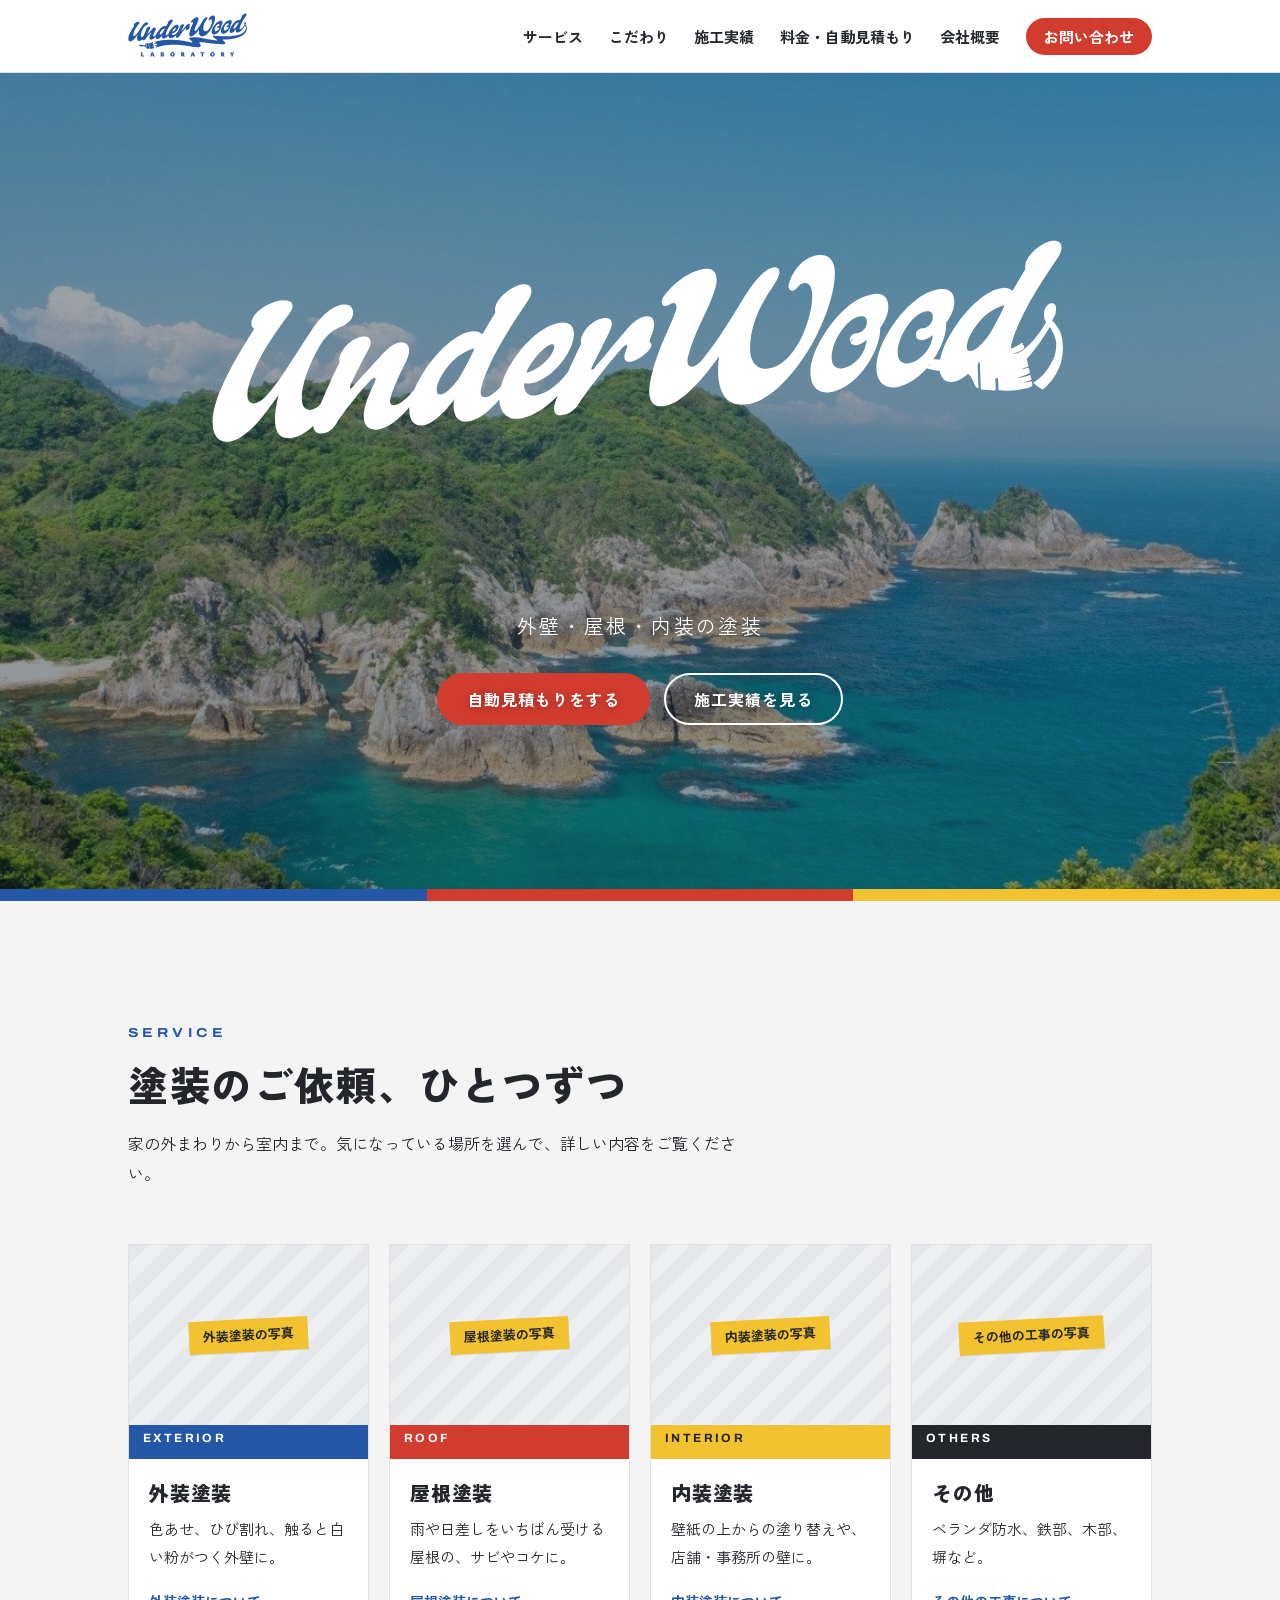
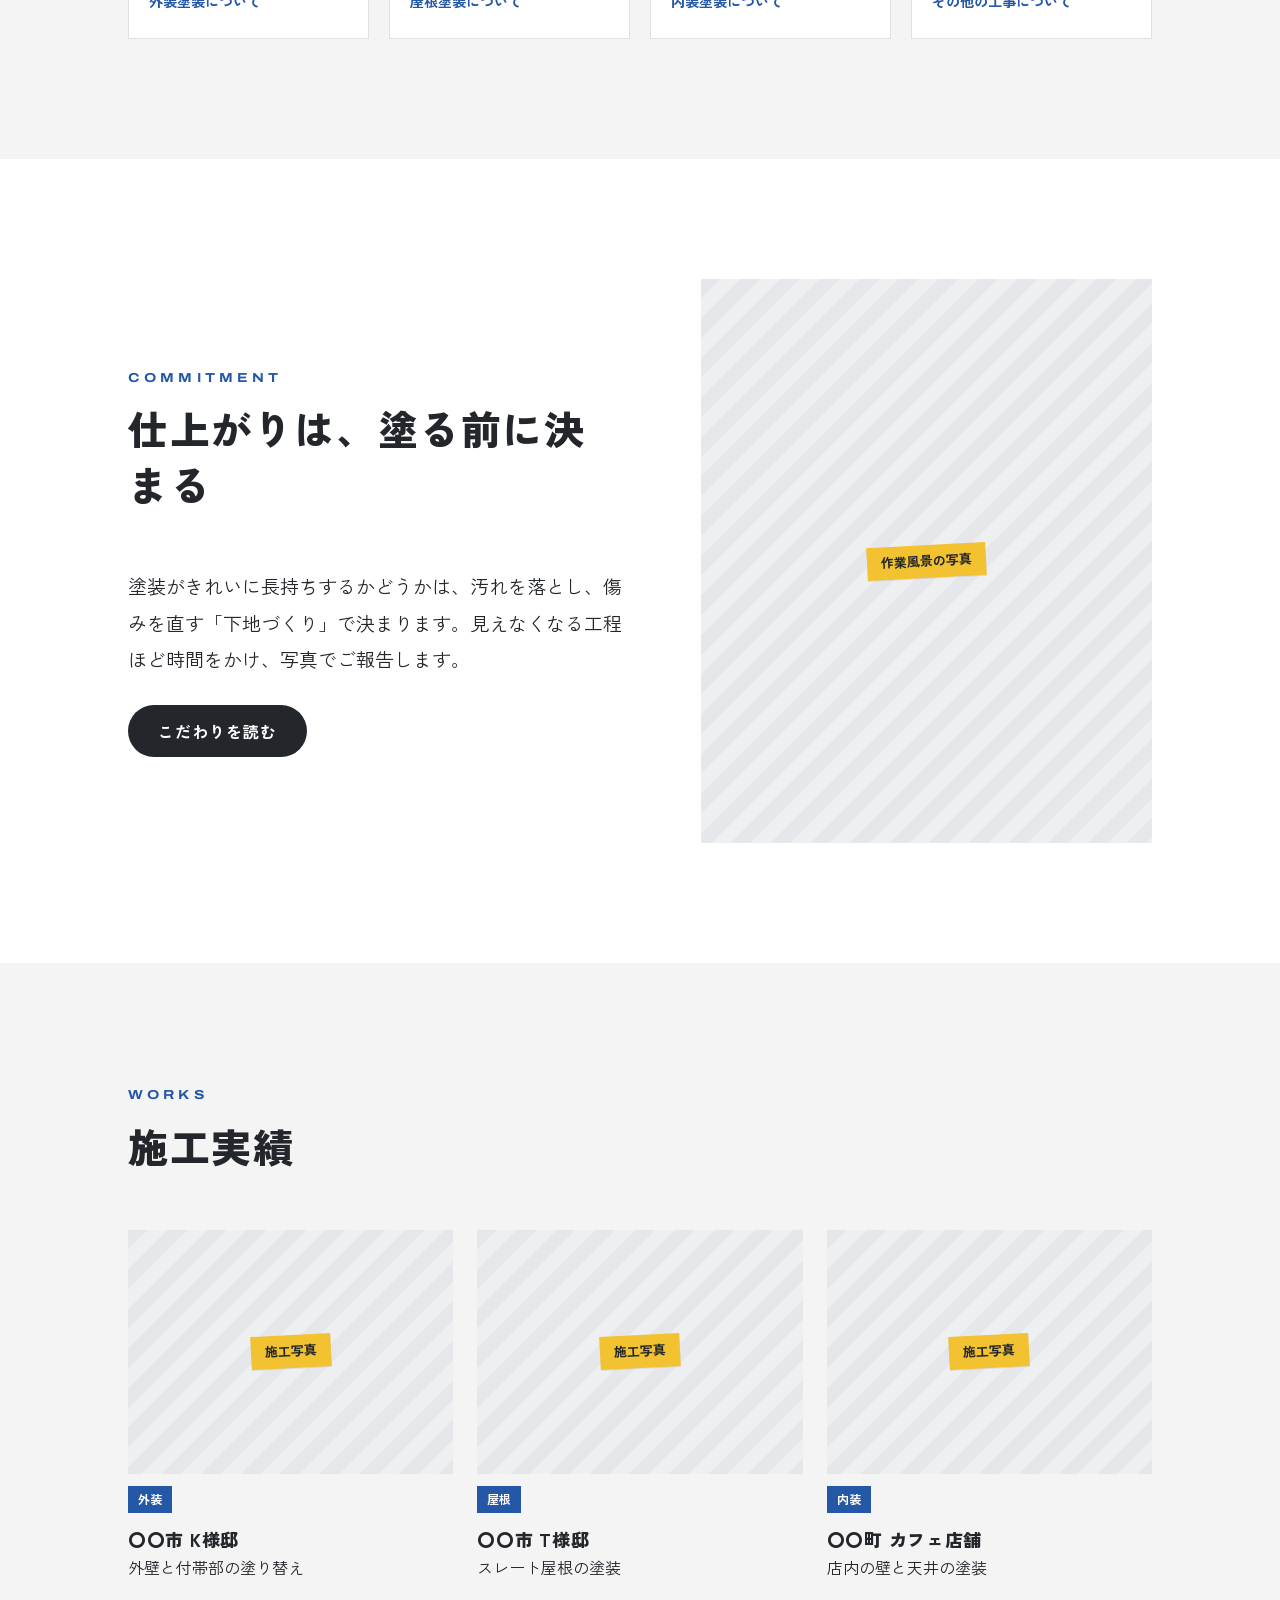
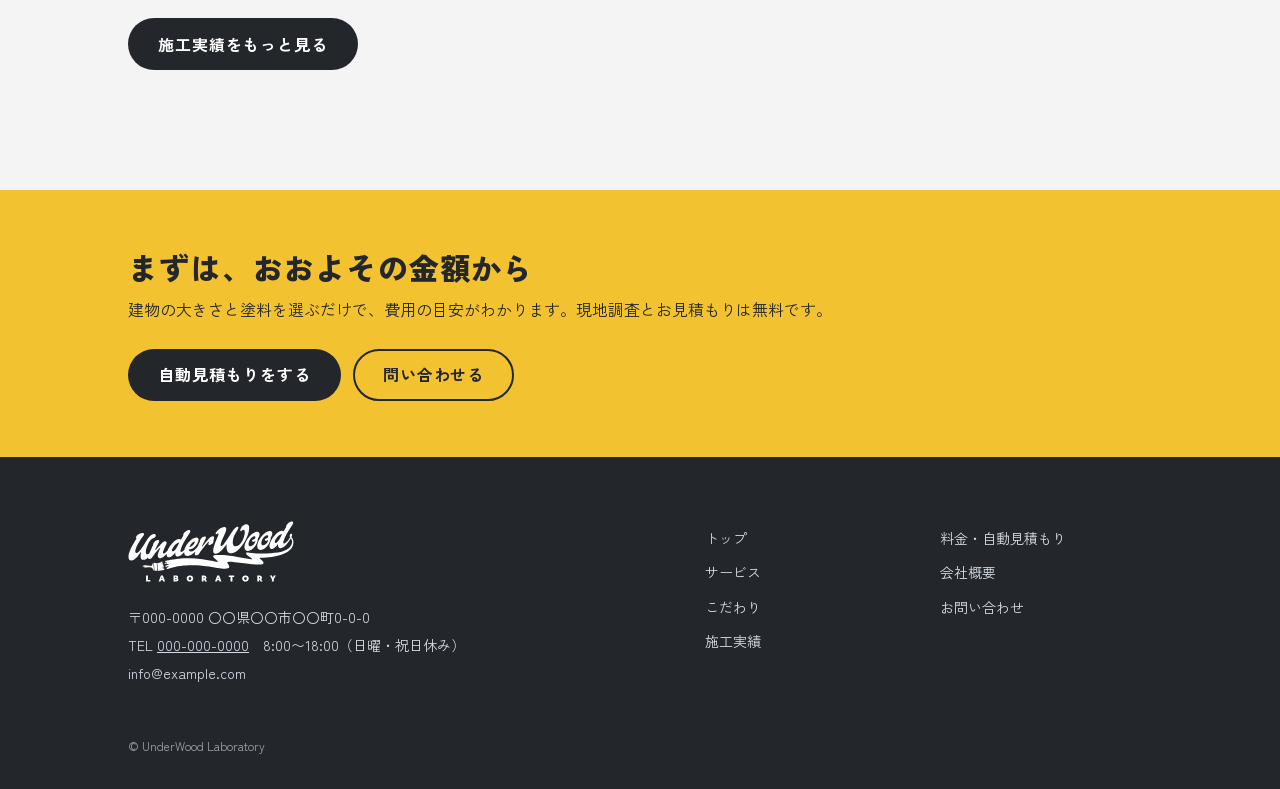
==== index.html @ 4b6bbbc0 "Add files via upload" ====
<!DOCTYPE html>
<html lang="ja">
<head>
<meta charset="utf-8">
<meta name="viewport" content="width=device-width, initial-scale=1">
<title>UnderWood Laboratory｜外壁・屋根・内装の塗装</title>
<meta name="description" content="外壁塗装・屋根塗装・内装塗装のUnderWood Laboratory。住まいの塗り替えを、下地づくりから丁寧に。">
<link rel="preconnect" href="https://fonts.googleapis.com">
<link rel="preconnect" href="https://fonts.gstatic.com" crossorigin>
<link href="https://fonts.googleapis.com/css2?family=Archivo:wdth,wght@62..125,500;62..125,700&family=Zen+Kaku+Gothic+New:wght@400;700;900&display=swap" rel="stylesheet">
<link rel="stylesheet" href="assets/style.css">
</head>
<body>
<a class="visually-hidden" href="#main">本文へ移動</a>
<header class="site-header">
  <div class="wrap">
    <a class="brand" href="index.html"><svg viewBox="40 140 870 330" role="img" aria-label="UnderWood Laboratory"><path d="M726.16,329.91c61.43.59,167.86-16.65,166.75-80.91-.28-5.92-.76-11.99-3.81-17.39-.5-.97-4.63-7.22-6.91-9.18,1.44-2.65,2.44-4.18,3.26-6.98.74-2.62.92-6.55-.17-8.42-1.16-2.01-4.07-2.37-6.17-1.16-2.1,1.49-5.18,4.73-5.16,10.24.02,4.24.66,5.32,2.08,8.56-.84,1.42-1.69,2.8-2.55,4.15,1.16,1.65,2.21,3.36,3.23,5.11.76-1.25,1.47-2.44,2.1-3.54.31-.45.54-.9.74-1.33,2.23,2.36,5.72,10.08,6.27,13.46,1.37,6.1-.8,16.13-3.31,20.3-7.67,14.38-12.79,19.25-31.51,28.52-24.7,12.23-48.61,12.65-73.4,15-25.62,1.73-64.95,1.82-90.61-.59-10.05-.95-15.18-1.23-28.45-3.15-19.87-2.91-5.16,14.64,5.18,20.25,6.95,3.76,26.71,16.22,10.67,14.05-32.22-4.35-64.52-11.24-96.58-16.6-20.72-3.45-49.05-6.25-72.99-5.37-19.2.69-37.68.9-16.16,19.52,30.94,26.77,4.65,15.32-19.21,11.04-15.14-2.7-31.5-5.86-46.72-8.14-26.68-4.18-52.11-6.55-80.21-5.46-7.22.28-22.25.32-42.64,2.14-12.51,1.11-21.53,2.84-37.56,5.62-7.96,1.38-26.53,5.84-26.53,5.84-1.68.49-4.58,1.81-3.95,4.15.47,1.77,2.02,2.02,4.37,1.46,1.39-.29,4.28-.35,4.59.9.66,2.7-7.74,3.39-8.99,3.65-1.89.36-3.97,1.62-3.38,3.65.53,1.84,2.91,2.21,4.94,1.69l4.35-1.06c1.84-.71,2.98-.68,3.58.93.3.79.69,2.03,2.14,1.77,1.18-.21,2.04-.92,3.56-1.17,1.52-.25,2.44.24,2.86,1.13.41.87-.05,2.8-1.59,3.14-4.4.95-8.22,2.03-12.75,3.69-2.74,1.07-3.39,3.36-3.1,4.89.31,1.58,3.34,2.29,5.13,1.67,2.51-.54,5.22-1.85,7.75-2.38,1.62-.6,3.1,0,3.81,1.55.46,1-.72,2.98-2.74,3.81-1.18.26-4.07,1.17-5.24,1.43-1.56.55-2.86,3.34-1.43,5.24,1,1.33,3.22,2.15,5.01,1.55,29.91-9.16,47.91-13.21,65.03-15.06,29.11-2.89,34.12-3.49,70.17-3.51,17.22,0,48.45,3.27,66.18,5.27,36.31,4.1,57.61,10.78,87.27,12.41,12.53.76,29.24.14,28.93-8.71-.31-8.73-4.28-14-9.58-21.17-9.2-12.44,39.9-3.81,63.15-1,37.18,4.49,61.31,7.4,93.03,9.18,19.11,1.09,36.43-1.47,27.81-14.08-3.71-5.41-6.84-8.18-14.64-14.03-4.8-3.59-5.01-7.59,4.14-6.55Z"/><path d="M239.47,309c-.1,1.09-.15,2.15-.15,3.15,0,8.1,3.44,15.94,12.55,15.26,10.12-.76,23.29-13.08,32.4-26.52,0,0-.61,4.91-.61,7.54,0,8.5,3.64,15.92,13.77,15.17,10.77-.81,22.19-10.67,31.83-22.02.4,11.54,6.48,20.16,18.99,19.22,11-.82,25.64-8.65,39.5-23.05-.47,1.11-.95,2.24-1.44,3.39-1.42,3.55-2.23,6.65-2.23,9.28,0,4.25,2.03,7.14,6.28,6.82q.2-.02.41-.03c7.69-.78,13.36-4.44,17.82-11.26,12.55-18.96,38.07-50.43,44.75-57.21,1.21-1.1,2.23-1.58,2.83-1.63.81-.06,1.01.33,1.01,1.14,0,1.42-.81,3.7-1.21,4.14-1.01,2.3-1.62,4.78-1.62,6.6,0,3.04,1.62,5.14,5.27,4.87,6.88-.52,21.87-10.55,21.87-17.43,0-1.82-1.82-1.28-1.82-3.51,0-1.62,1.01-3.72,2.23-6.65,1.42-3.55,2.23-6.85,2.23-9.68,0-5.47-2.23-8.74-7.9-8.32-4.25.32-10.12,3.19-16.2,9.51-7.09,7.62-32.19,38.45-35.43,42.14-1.01,1.29-2.03,1.77-2.63,1.82-.41.03-.61-.16-.61-.76,0-.81.61-1.87.61-2.27,3.65-6.95,12.15-24.19,17.62-35.33,1.42-3.14,2.23-5.63,2.23-7.86,0-4.45-3.24-5.83-7.09-5.54-4.66.35-11.74,3.11-17.41,9.61-2.83,3.25-6.48,8.79-6.48,13.44,0,1.01.2,1.81.4,2.6,0,0-4.08,7.81-13.21,28.43-10.16,13.34-22.82,22.65-33.15,23.43-7.7.58-10.73-4.46-10.73-11.34v-1.01c1.42.3,3.24.57,5.06.43,6.07-.46,14.17-3.89,22.47-10.79,12.76-10.67,22.27-27.58,22.27-38.72,0-8.3-5.06-11.97-12.96-11.38-10.12.76-25.11,8.56-40.7,27.75-9.76,12.09-16.36,24.68-19.3,35.77-6.29,7.03-11.86,10.71-15.52,10.98l-.2.02c-3.65.27-4.66-2.28-4.66-4.91,0-1.62.41-3.47.81-4.92,2.83-11.35,8.71-24.14,13.97-34.05,10.93-20.86,24.9-40.94,32.8-53.07,2.23-3.41,3.24-6.72,3.24-9.35,0-5.06-3.65-7.02-8.3-6.67-6.07.46-14.38,4.72-21.46,12.14-4.25,4.57-6.68,9.81-6.68,13.66,0,.81.2,1.6.41,2.4-4.66,7.43-8.91,14.84-12.96,21.82-2.63-2.23-6.07-3.19-9.92-2.9-14.78,1.11-36.24,19.11-52.24,46.43-2.52,4.23-4.55,8.27-6.16,12.09-5.99,7.56-13.47,14.89-19.96,15.38-3.04.23-4.05-1.72-4.05-3.95,0-1.42.41-3.27.81-4.51,3.24-11.18,12.15-29.66,14.58-34.09,2.23-4.22,3.64-8.78,3.64-12.42,0-5.27-3.24-8.46-8.5-8.07-4.45.33-9.92,3.38-15.19,8.83-7.29,7.63-29.16,31.74-32.4,35.43-1.21,1.3-2.02,1.77-2.43,1.8-.61.05-.61-.36-.61-.76,0-.81.41-1.85.41-2.26,2.43-6.05,11.95-24.58,17.82-35.35,1.62-2.95,2.43-5.45,2.43-7.67,0-4.45-3.24-6.03-7.29-5.73-4.46.33-11.54,3.09-17.41,9.6-2.63,3.03-6.68,9-6.68,13.66,0,.81.2,1.6.41,2.4,0,0-6.04,11.26-19.36,42.4-3.17,3.22-6.71,5.1-10,5.35-7.09.53-8.5-6.25-8.5-12.32,0-8.91,3.24-21.91,9.72-35.75,11.34-24.74,18.02-30.71,30.98-35.93,7.09-2.76,10.73-8.5,10.73-13.36s-3.24-8.46-9.92-7.96c-12.35.93-25.11,15.45-31.38,25.23-4.86,7.25-9.52,14.28-13.97,21.29-11.95,19.12-24.3,37.66-33.81,46.87-3.64,3.31-7.09,5.19-9.92,5.4-5.27.39-6.88-3.94-6.88-8.8,0-3.04.61-6.32,1.21-8.6,5.47-20.86,20.65-46.09,40.7-72.29,2.23-3,3.24-5.51,3.24-7.73,0-4.05-3.85-6.19-10.12-5.72-5.87.44-13.57,3.04-21.66,8.91-6.68,4.55-9.32,10.21-9.32,14.26,0,2.63,1.01,4.58,2.84,5.26-14.17,22.52-41.71,66.09-41.71,93.22,0,11.13,4.25,20.74,16,19.86,13.77-1.03,27.54-17.25,35.64-27.37,3.65-4.73,8.91-11.8,14.38-19.5-2.03,7.85-3.64,16.27-3.64,24.37,0,10.93,3.24,19.8,15.19,18.91,8.04-.6,16.19-5.78,23.14-12.47.29,5.01,3.26,8.27,8.45,7.88,5.47-.41,10.12-2.98,14.38-9.58,12.35-18.94,28.95-38.21,35.03-44.13,1.42-1.32,2.63-2.02,3.44-2.08.81-.06,1.01.33,1.01,1.14,0,1.21-.81,3.3-1.21,3.74-4.25,9.43-10.73,23.07-10.73,33.4,0,7.9,3.44,14.32,13.16,13.59,11.26-.84,22.96-11,32.74-22.6ZM357.98,270.87c6.28-11.81,18.22-24.24,23.89-24.67,1.42-.11,2.43.63,2.43,2.25,0,3.04-3.04,8.73-6.48,12.63-4.05,4.35-11.74,11.61-21.46,13.76.41-1.45,1.01-2.71,1.62-3.97ZM282.05,263.8c7.69-7.86,16.2-11.94,22.48-13.22-4.66,10.47-11.95,23.98-15.39,29.3-5.47,7.9-13.16,16.17-18.63,16.58-3.04.23-3.85-1.53-3.85-4.37,0-5.67,4.45-16.94,15.39-28.28Z"/><path d="M480.04,284.93c-.61,2.88-.81,5.53-.81,7.96,0,10.93,4.66,16.05,13.16,15.41,7.29-.54,16.6-5.29,26.12-14.1,11.74-10.8,20.85-22.01,30.57-36.1-.61,4.3-1.01,9.19-1.01,14.05,0,17.61,5.47,36.03,26.52,34.46,29.76-2.23,56.69-40.89,69.65-64.54,9.52-17.72,20.65-46.29,20.65-66.54,0-11.54-4.45-19.31-16.4-18.41-10.93.82-23.08,10.03-29.16,27.09-.61,1.67-.81,2.9-.81,4.11,0,2.63,1.62,4.53,4.05,4.35,2.03-.15,4.25-2.14,5.67-4.07,1.82-2.36,4.25-3.36,6.08-3.49,6.48-.49,7.9,7.3,7.9,12.37v1.01c0,22.88-17.41,70.14-45.36,72.24-9.32.7-16.81-6.03-16.81-20,.2-23.91,10.12-43.68,23.69-63.53,4.05-5.97,5.67-10.35,5.67-13.38,0-3.24-2.03-4.91-5.27-4.67-12.15.91-27.34,25.74-32.8,34.65-10.93,17.83-23.28,38.59-38.67,57.36-4.05,4.76-7.9,7.27-10.73,7.49-3.44.26-4.45-2.5-4.45-5.54,0-2.23.61-4.7,1.01-6.15,7.49-27.49,20.65-45.08,26.93-67.21.81-2.89,1.21-5.35,1.21-7.78,0-7.09-3.24-11.7-10.93-11.13l-.2.02c-9.92.74-27.54,8.95-41.51,27.2-1.62,2.15-2.23,4.22-2.23,6.04,0,2.43,1.42,4.15,3.85,3.96,3.24-.24,4.86-2.79,7.69-3.01,1.82-.14,3.24,1.17,3.24,3.81,0,1.21-.4,2.46-.81,4.11-6.48,18.91-19.64,40.14-25.72,71.98Z"/><path d="M640.38,274.28c0,11.94,5.47,21.05,18.02,20.11,11.95-.89,27.94-10.8,39.48-28.67,6.68-10.22,12.35-22.99,12.35-35.14v-.81c5.47-7.29,8.1-14.98,8.1-21.06,0-8.71-4.66-13.42-13.16-12.78-14.58,1.09-31.18,12.26-47.38,34.73-12.55,17.54-17.41,32.69-17.41,43.62ZM671.16,233.1c7.49-10.68,14.78-14.47,19.64-14.83,3.64-.27,6.08,1.57,6.08,5.42,0,6.07-4.25,11.05-10.33,11.5l-.41.03c-3.65.27-6.28,3.31-6.28,6.54,0,3.65,2.43,5.69,6.28,5.4,1.62-.12,3.64-.68,5.87-1.86,1.62-1.13,3.44-2.08,4.86-3.2-.81,5.12-2.63,10.93-5.67,15.2-5.67,8.12-13.36,12.74-19.44,13.2-7.29.55-10.12-4.51-10.12-11.19,0-7.29,3.24-17.25,9.52-26.22Z"/><path d="M724.41,289.44c11.95-.89,27.94-10.8,39.48-28.67,6.68-10.22,12.35-22.99,12.35-35.14v-.81c5.47-7.29,8.1-14.98,8.1-21.06,0-8.71-4.66-13.42-13.16-12.78-14.58,1.09-31.18,12.26-47.38,34.73-12.55,17.54-17.41,32.69-17.41,43.62,0,11.94,5.47,21.05,18.02,20.11ZM737.17,228.15c7.49-10.68,14.78-14.47,19.64-14.83,3.64-.27,6.08,1.57,6.08,5.42,0,6.07-4.25,11.05-10.33,11.5q-.2.02-.4.03c-3.64.27-6.28,3.31-6.28,6.54,0,3.65,2.43,5.69,6.28,5.4,1.62-.12,3.64-.68,5.87-1.86,1.62-1.13,3.44-2.08,4.86-3.2-.81,5.12-2.63,10.93-5.67,15.2-5.67,8.12-13.36,12.74-19.44,13.2-7.29.54-10.12-4.51-10.12-11.19,0-7.29,3.24-17.25,9.52-26.22Z"/><path d="M782.01,283.98c10.12-.74,23.28-13.08,32.4-26.51,0,0-.62,4.9-.62,7.54,0,8.51,3.66,15.92,13.77,15.16,19.66-1.46,41.46-33.09,50.69-48.87-.96-1.9-1.91-3.81-2.77-5.75-10.95,18.26-23.97,29.74-29.9,30.19l-.19.02c-3.66.28-4.66-2.29-4.66-4.92,0-1.61.4-3.46.81-4.92,2.82-11.35,8.7-24.13,13.96-34.04,10.93-20.86,24.91-40.94,32.81-53.08,2.22-3.4,3.22-6.72,3.22-9.36,0-5.06-3.64-7.02-8.3-6.65-6.06.45-14.36,4.71-21.46,12.13-4.24,4.57-6.67,9.82-6.67,13.67,0,.8.19,1.59.4,2.39-4.66,7.43-8.9,14.85-12.96,21.83-2.63-2.23-6.06-3.19-9.93-2.91-14.78,1.11-36.24,19.13-52.23,46.43-7.69,12.94-10.93,24.12-10.93,32.41s3.45,15.94,12.56,15.25ZM812.17,220.38c7.69-7.87,16.2-11.94,22.47-13.22-4.64,10.46-11.94,23.98-15.38,29.3-5.47,7.9-13.17,16.16-18.62,16.58-3.03.23-3.85-1.54-3.85-4.37,0-5.68,4.45-16.94,15.38-28.29Z"/><path d="M220.11,359.73l-1.12-4.07c-4.47,2.24-8.99,4.46-14.53,4.65,3.89-1.59,7.49-2.69,10.67-4.95l3.15-2.23-.87-3.04-1.05.27c.35-.56.58-1.17.29-1.54-.44-.57-1.31-.95-1.74-.57-4.79,4.28-11.91,6.7-18.54,7.87l-5.33.71c-.14.31-.06.94-.02,1.39l.87,10.04.91,10.67.89,10.35.63,7.04c10.07.44,19.62-.66,28.68-3.52,1.5-.47,2.97-.97,4.04-1.97,1.58-1.46.18-4.86.26-4.86l-.7.06c-2.83.25-5.31,1.51-8.3,1.15,3.05-.98,5.81-1.52,8.49-2.92l-1.36-4.55c-4.23,1.79-8.44,3.23-13.33,3.17,3.73-1.24,7.18-2.07,10.34-3.91l2.45-1.65-1.42-4.82c-2.45.41-4.44,1.52-7.08,1.21l6.76-2.58-2.55-9.72c-2.51.82-4.77,1.45-7.23,2-.71.16-1.46.21-2.26-.05,3.22-.99,6.01-1.97,8.98-3.63Z"/><path d="M164.03,367.67c1.84-2.3,2.64-5.09,3.27-7.95.39-1.79,1.64-3.19,3.68-3l3.27,38.21c-1.6.3-3.67-1.71-4.31-3.52-2.53-7.18-7.3-13.04-15.36-13.15-2.96-.04-5.72.54-8.64.84-9.52.97-17.28.66-26.94-2.29-2.09-.64-3.27-2.19-3.34-4.1s.87-3.08,2.76-3.47c11.46-2.35,20.45-1.01,32.41,1.81,5.38,1.27,10.16.4,13.19-3.39ZM119.52,371.64c-.35.19-.79.87-.8,1.24-.02.41.5,1.25.97,1.57,1.33.9,3.07,1.02,4.29.35.6-.33,1.11-1.14.92-1.71-.56-1.68-3.61-2.41-5.38-1.46Z"/><path d="M186.47,356.5l-5.25-.37-8.03-.34.8,9.45.84,9.73.91,10.67.89,10.51,6.94.42,5.64.26c.57.03,1.8-.24,2-.71.51-1.16.12-2.43.02-3.62l-.43-5.03-.34-3.94-.87-10.2-.94-11.12-.34-3.98c-.05-.59-1.09-1.69-1.83-1.74Z"/><path d="M133.03,421.61h9.76v22.51h12.07v7.77h-21.84v-30.28Z"/><path d="M209.77,421.61h9.96l11.71,30.28h-10.16l-1.91-6.26h-9.84l-1.91,6.26h-9.52l11.68-30.28ZM217.18,438.47l-2.71-8.89-2.75,8.89h5.46Z"/><path d="M274.88,421.61h12.27c7.41,0,11.12,2.62,11.12,7.85,0,1.38-.3,2.62-.9,3.73-.6,1.1-1.43,1.96-2.49,2.57,1.54.48,2.76,1.36,3.65,2.65.89,1.29,1.33,2.82,1.33,4.6,0,5.92-3.84,8.89-11.52,8.89h-13.47v-30.28ZM286.47,433.64c2.1,0,3.15-.93,3.15-2.79s-1.05-2.79-3.15-2.79h-3.03v5.58h3.03ZM287.59,445.44c2.1,0,3.15-.93,3.15-2.79s-1.05-2.79-3.15-2.79h-4.14v5.58h4.14Z"/><path d="M359.43,452.53c-2.47,0-4.73-.39-6.77-1.16-2.05-.77-3.81-1.86-5.3-3.27s-2.64-3.08-3.45-5c-.81-1.93-1.22-4.05-1.22-6.36s.42-4.34,1.26-6.25c.84-1.91,2.01-3.58,3.53-5s3.29-2.53,5.32-3.33,4.24-1.19,6.63-1.19,4.73.38,6.77,1.16c2.04.77,3.81,1.86,5.3,3.27,1.49,1.41,2.64,3.07,3.45,5,.81,1.93,1.22,4.04,1.22,6.35s-.42,4.34-1.26,6.26c-.84,1.91-2.01,3.58-3.53,5-1.51,1.42-3.29,2.53-5.32,3.33-2.03.8-4.24,1.2-6.63,1.2ZM366.17,436.79c0-1.43-.29-2.7-.86-3.8-.57-1.1-1.36-1.97-2.37-2.59-1.01-.62-2.18-.94-3.51-.94s-2.46.31-3.49.92-1.82,1.46-2.39,2.55c-.57,1.09-.86,2.35-.86,3.79s.29,2.7.86,3.8c.57,1.1,1.36,1.97,2.37,2.59,1.01.62,2.18.94,3.51.94s2.5-.3,3.51-.92c1.01-.61,1.8-1.47,2.37-2.57.57-1.1.86-2.36.86-3.76Z"/><path d="M420.4,421.61h11.87c3.93,0,6.98.94,9.15,2.83,2.16,1.89,3.25,4.53,3.25,7.93,0,1.65-.39,3.15-1.16,4.52-.77,1.37-1.74,2.53-2.91,3.49l6.97,11.52h-10.48l-4.42-8.85h-3.07v8.85h-9.2v-30.28ZM431,436.11c2.92,0,4.38-1.27,4.38-3.83,0-1.3-.35-2.25-1.04-2.85-.69-.6-1.81-.89-3.35-.89h-1.39v7.57h1.39Z"/><path d="M500.09,421.61h9.96l11.71,30.28h-10.16l-1.91-6.26h-9.84l-1.91,6.26h-9.52l11.68-30.28ZM507.5,438.47l-2.71-8.89-2.75,8.89h5.46Z"/><path d="M568.71,429.38h-8.89v-7.77h27.53v7.77h-8.89v22.51h-9.76v-22.51Z"/><path d="M645.73,452.53c-2.47,0-4.73-.39-6.77-1.16s-3.81-1.86-5.3-3.27c-1.49-1.41-2.64-3.08-3.45-5-.81-1.93-1.22-4.05-1.22-6.36s.42-4.34,1.26-6.25c.84-1.91,2.01-3.58,3.53-5,1.51-1.42,3.29-2.53,5.32-3.33s4.24-1.19,6.63-1.19,4.73.38,6.77,1.16c2.05.77,3.81,1.86,5.3,3.27,1.49,1.41,2.64,3.07,3.45,5,.81,1.93,1.21,4.04,1.21,6.35s-.42,4.34-1.26,6.26c-.84,1.91-2.01,3.58-3.53,5-1.51,1.42-3.29,2.53-5.32,3.33-2.03.8-4.24,1.2-6.64,1.2ZM652.46,436.79c0-1.43-.28-2.7-.86-3.8-.57-1.1-1.36-1.97-2.37-2.59-1.01-.62-2.18-.94-3.51-.94s-2.46.31-3.49.92c-1.02.61-1.82,1.46-2.39,2.55-.57,1.09-.86,2.35-.86,3.79s.28,2.7.86,3.8c.57,1.1,1.36,1.97,2.37,2.59,1.01.62,2.18.94,3.51.94s2.5-.3,3.51-.92c1.01-.61,1.8-1.47,2.37-2.57.57-1.1.86-2.36.86-3.76Z"/><path d="M706.69,421.61h11.87c3.93,0,6.98.94,9.14,2.83s3.25,4.53,3.25,7.93c0,1.65-.39,3.15-1.16,4.52-.77,1.37-1.74,2.53-2.91,3.49l6.97,11.52h-10.48l-4.42-8.85h-3.07v8.85h-9.2v-30.28ZM717.29,436.11c2.92,0,4.38-1.27,4.38-3.83,0-1.3-.35-2.25-1.04-2.85-.69-.6-1.81-.89-3.35-.89h-1.39v7.57h1.39Z"/><path d="M771.33,421.61h10.72l4.94,10.72,4.94-10.72h10.48l-10.76,18.25v12.03h-9.56v-12.03l-10.76-18.25Z"/></svg></a>
    <button class="menu-btn" type="button" aria-expanded="false" aria-controls="nav">メニュー</button>
    <nav class="nav" id="nav" aria-label="メインメニュー">
      <ul><li><a href="service.html">サービス</a></li><li><a href="commitment.html">こだわり</a></li><li><a href="works.html">施工実績</a></li><li><a href="price.html">料金・自動見積もり</a></li><li><a href="company.html">会社概要</a></li><li class="nav-cta"><a href="contact.html">お問い合わせ</a></li></ul>
    </nav>
  </div>
</header>
<main id="main">

<section class="hero">
  <div>
    <svg id="uw" viewBox="30 135 880 330" role="img" aria-label="UnderWood Laboratory">
    <defs>
      <!-- 書き順の線（マスク）：白い部分だけロゴが見える -->
      <mask id="m-l0" maskUnits="userSpaceOnUse" x="0" y="0" width="935" height="595">
        <g fill="none" stroke="#fff" stroke-width="40" stroke-linecap="round" stroke-linejoin="round">
          <path class="ls" d="M105.74,213.29c-12.1,16.11-71.97,112.32-48.39,115.1s97.51-96.86,106.69-110.15c-42.21,56.6-59.09,103.97-43.8,110.51s45.7-27.83,66.51-75.69c-19.1,41.4-31.88,71.69-31.88,71.69,0,0,68.29-77.77,73.43-72.42s-32.93,67.42-21.18,68.23c16.62,1.14,43.54-24.29,45.01-28.36"/>
          <path class="ls" d="M313.82,244.39c-11.32-11.08-38.94,9.86-52.09,32.98-8.73,15.36-18.85,43.55-5.42,38.12,44.21-17.86,82.18-113.45,95.06-123.8,7.89-6.34-68.64,114.97-53.42,119.22s56.07-32.14,56.07-32.14c0,0,49.87-18.03,39.02-42.25-6.15-13.74-33.62,11.94-44.3,30.43-6.16,10.67-16.85,37.7-6.06,41.38s47.78-14.14,56.1-24.33,23.59-42.33,30.81-53.91c-5.73,16.08-40.12,80.73-34.24,75.6s71.54-79.78,77.04-76.83-12.05,20.98-2.31,21.7"/>
        </g>
      </mask>
      <mask id="m-l1" maskUnits="userSpaceOnUse" x="0" y="0" width="935" height="595">
        <g fill="none" stroke="#fff" stroke-width="40" stroke-linecap="round" stroke-linejoin="round">
          <path class="ls" d="M 502.44,198.69 C 512.7,190.29 546.54,164.76 526.63,200.22 C 510.06,230.99 487.79,290.19 496.12,294.57 C 507.97,300.8 537.75,271.25 596.63,179.81 C 596.63,179.81 543.6800000000001,279.69 573.59,289.51 C 594.18,296.27 622.54,270.55 639.0,238.46 C 652.7800000000001,211.60000000000002 669.58,145.05 626.58,182.49"/>
        </g>
      </mask>
      <mask id="m-l2" maskUnits="userSpaceOnUse" x="0" y="0" width="935" height="595">
        <g fill="none" stroke="#fff" stroke-width="40" stroke-linecap="round" stroke-linejoin="round">
          <path class="ls" d="M703.27,207.16c-18.99-9.4-63.14,42.52-46.75,70.19,13.48,22.74,41.24-19.41,46.61-32.96s7.98-33.35.14-37.23Z"/>
        </g>
      </mask>
      <mask id="m-l3" maskUnits="userSpaceOnUse" x="0" y="0" width="935" height="595">
        <g fill="none" stroke="#fff" stroke-width="40" stroke-linecap="round" stroke-linejoin="round">
          <path class="ls" d="M771.33,200.71c-12.5-6.53-35.33,12.04-47.78,39.51-9.32,20.57-7.65,32.91-1.88,37.13,8.17,5.97,27.19.45,38.95-26.7,17.33-40.02,10.7-49.94,10.7-49.94Z"/>
        </g>
      </mask>
      <mask id="m-l4" maskUnits="userSpaceOnUse" x="0" y="0" width="935" height="595">
        <g fill="none" stroke="#fff" stroke-width="40" stroke-linecap="round" stroke-linejoin="round">
          <path class="ls" d="M843.07,202.96c-8.43-13.1-33.2-6.7-52.88,32.5-17.62,35.09-4.07,34.16-1.15,33.43,13.1-3.29,38.02-24.43,54.11-52.9s38.37-65.19,38.37-65.19c0,0-67.93,103.59-55.7,118,13.99,16.47,50.88-40.63,50.88-40.63"/>
        </g>
      </mask>
      <mask id="m-swoosh" maskUnits="userSpaceOnUse" x="0" y="0" width="935" height="595">
        <g fill="none" stroke="#fff" stroke-width="66" stroke-linecap="round" stroke-linejoin="round">
        <path id="sw-stroke" d="M877.85,218.24c57.58,92.06-127.05,113.23-180.98,98.11-90.17-25.27,64.83,41.03,15.41,39.31-41.64-1.45-153.57-26.06-190.52-30.13-70.11-7.72,50.71,55.24,12.96,46.51-46.32-10.71-175.3-40.4-282.61-7.42"/>
        </g>
      </mask>
    </defs>

    <g class="ink" mask="url(#m-swoosh)">
        <path d="M726.16,329.91c61.43.59,167.86-16.65,166.75-80.91-.28-5.92-.76-11.99-3.81-17.39-.5-.97-4.63-7.22-6.91-9.18,1.44-2.65,2.44-4.18,3.26-6.98.74-2.62.92-6.55-.17-8.42-1.16-2.01-4.07-2.37-6.17-1.16-2.1,1.49-5.18,4.73-5.16,10.24.02,4.24.66,5.32,2.08,8.56-.84,1.42-1.69,2.8-2.55,4.15,1.16,1.65,2.21,3.36,3.23,5.11.76-1.25,1.47-2.44,2.1-3.54.31-.45.54-.9.74-1.33,2.23,2.36,5.72,10.08,6.27,13.46,1.37,6.1-.8,16.13-3.31,20.3-7.67,14.38-12.79,19.25-31.51,28.52-24.7,12.23-48.61,12.65-73.4,15-25.62,1.73-64.95,1.82-90.61-.59-10.05-.95-15.18-1.23-28.45-3.15-19.87-2.91-5.16,14.64,5.18,20.25,6.95,3.76,26.71,16.22,10.67,14.05-32.22-4.35-64.52-11.24-96.58-16.6-20.72-3.45-49.05-6.25-72.99-5.37-19.2.69-37.68.9-16.16,19.52,30.94,26.77,4.65,15.32-19.21,11.04-15.14-2.7-31.5-5.86-46.72-8.14-26.68-4.18-52.11-6.55-80.21-5.46-7.22.28-22.25.32-42.64,2.14-12.51,1.11-21.53,2.84-37.56,5.62-7.96,1.38-26.53,5.84-26.53,5.84-1.68.49-4.58,1.81-3.95,4.15.47,1.77,2.02,2.02,4.37,1.46,1.39-.29,4.28-.35,4.59.9.66,2.7-7.74,3.39-8.99,3.65-1.89.36-3.97,1.62-3.38,3.65.53,1.84,2.91,2.21,4.94,1.69l4.35-1.06c1.84-.71,2.98-.68,3.58.93.3.79.69,2.03,2.14,1.77,1.18-.21,2.04-.92,3.56-1.17,1.52-.25,2.44.24,2.86,1.13.41.87-.05,2.8-1.59,3.14-4.4.95-8.22,2.03-12.75,3.69-2.74,1.07-3.39,3.36-3.1,4.89.31,1.58,3.34,2.29,5.13,1.67,2.51-.54,5.22-1.85,7.75-2.38,1.62-.6,3.1,0,3.81,1.55.46,1-.72,2.98-2.74,3.81-1.18.26-4.07,1.17-5.24,1.43-1.56.55-2.86,3.34-1.43,5.24,1,1.33,3.22,2.15,5.01,1.55,29.91-9.16,47.91-13.21,65.03-15.06,29.11-2.89,34.12-3.49,70.17-3.51,17.22,0,48.45,3.27,66.18,5.27,36.31,4.1,57.61,10.78,87.27,12.41,12.53.76,29.24.14,28.93-8.71-.31-8.73-4.28-14-9.58-21.17-9.2-12.44,39.9-3.81,63.15-1,37.18,4.49,61.31,7.4,93.03,9.18,19.11,1.09,36.43-1.47,27.81-14.08-3.71-5.41-6.84-8.18-14.64-14.03-4.8-3.59-5.01-7.59,4.14-6.55Z"/>
    </g>
    <path class="ink" mask="url(#m-l0)" d="M239.47,309c-.1,1.09-.15,2.15-.15,3.15,0,8.1,3.44,15.94,12.55,15.26,10.12-.76,23.29-13.08,32.4-26.52,0,0-.61,4.91-.61,7.54,0,8.5,3.64,15.92,13.77,15.17,10.77-.81,22.19-10.67,31.83-22.02.4,11.54,6.48,20.16,18.99,19.22,11-.82,25.64-8.65,39.5-23.05-.47,1.11-.95,2.24-1.44,3.39-1.42,3.55-2.23,6.65-2.23,9.28,0,4.25,2.03,7.14,6.28,6.82q.2-.02.41-.03c7.69-.78,13.36-4.44,17.82-11.26,12.55-18.96,38.07-50.43,44.75-57.21,1.21-1.1,2.23-1.58,2.83-1.63.81-.06,1.01.33,1.01,1.14,0,1.42-.81,3.7-1.21,4.14-1.01,2.3-1.62,4.78-1.62,6.6,0,3.04,1.62,5.14,5.27,4.87,6.88-.52,21.87-10.55,21.87-17.43,0-1.82-1.82-1.28-1.82-3.51,0-1.62,1.01-3.72,2.23-6.65,1.42-3.55,2.23-6.85,2.23-9.68,0-5.47-2.23-8.74-7.9-8.32-4.25.32-10.12,3.19-16.2,9.51-7.09,7.62-32.19,38.45-35.43,42.14-1.01,1.29-2.03,1.77-2.63,1.82-.41.03-.61-.16-.61-.76,0-.81.61-1.87.61-2.27,3.65-6.95,12.15-24.19,17.62-35.33,1.42-3.14,2.23-5.63,2.23-7.86,0-4.45-3.24-5.83-7.09-5.54-4.66.35-11.74,3.11-17.41,9.61-2.83,3.25-6.48,8.79-6.48,13.44,0,1.01.2,1.81.4,2.6,0,0-4.08,7.81-13.21,28.43-10.16,13.34-22.82,22.65-33.15,23.43-7.7.58-10.73-4.46-10.73-11.34v-1.01c1.42.3,3.24.57,5.06.43,6.07-.46,14.17-3.89,22.47-10.79,12.76-10.67,22.27-27.58,22.27-38.72,0-8.3-5.06-11.97-12.96-11.38-10.12.76-25.11,8.56-40.7,27.75-9.76,12.09-16.36,24.68-19.3,35.77-6.29,7.03-11.86,10.71-15.52,10.98l-.2.02c-3.65.27-4.66-2.28-4.66-4.91,0-1.62.41-3.47.81-4.92,2.83-11.35,8.71-24.14,13.97-34.05,10.93-20.86,24.9-40.94,32.8-53.07,2.23-3.41,3.24-6.72,3.24-9.35,0-5.06-3.65-7.02-8.3-6.67-6.07.46-14.38,4.72-21.46,12.14-4.25,4.57-6.68,9.81-6.68,13.66,0,.81.2,1.6.41,2.4-4.66,7.43-8.91,14.84-12.96,21.82-2.63-2.23-6.07-3.19-9.92-2.9-14.78,1.11-36.24,19.11-52.24,46.43-2.52,4.23-4.55,8.27-6.16,12.09-5.99,7.56-13.47,14.89-19.96,15.38-3.04.23-4.05-1.72-4.05-3.95,0-1.42.41-3.27.81-4.51,3.24-11.18,12.15-29.66,14.58-34.09,2.23-4.22,3.64-8.78,3.64-12.42,0-5.27-3.24-8.46-8.5-8.07-4.45.33-9.92,3.38-15.19,8.83-7.29,7.63-29.16,31.74-32.4,35.43-1.21,1.3-2.02,1.77-2.43,1.8-.61.05-.61-.36-.61-.76,0-.81.41-1.85.41-2.26,2.43-6.05,11.95-24.58,17.82-35.35,1.62-2.95,2.43-5.45,2.43-7.67,0-4.45-3.24-6.03-7.29-5.73-4.46.33-11.54,3.09-17.41,9.6-2.63,3.03-6.68,9-6.68,13.66,0,.81.2,1.6.41,2.4,0,0-6.04,11.26-19.36,42.4-3.17,3.22-6.71,5.1-10,5.35-7.09.53-8.5-6.25-8.5-12.32,0-8.91,3.24-21.91,9.72-35.75,11.34-24.74,18.02-30.71,30.98-35.93,7.09-2.76,10.73-8.5,10.73-13.36s-3.24-8.46-9.92-7.96c-12.35.93-25.11,15.45-31.38,25.23-4.86,7.25-9.52,14.28-13.97,21.29-11.95,19.12-24.3,37.66-33.81,46.87-3.64,3.31-7.09,5.19-9.92,5.4-5.27.39-6.88-3.94-6.88-8.8,0-3.04.61-6.32,1.21-8.6,5.47-20.86,20.65-46.09,40.7-72.29,2.23-3,3.24-5.51,3.24-7.73,0-4.05-3.85-6.19-10.12-5.72-5.87.44-13.57,3.04-21.66,8.91-6.68,4.55-9.32,10.21-9.32,14.26,0,2.63,1.01,4.58,2.84,5.26-14.17,22.52-41.71,66.09-41.71,93.22,0,11.13,4.25,20.74,16,19.86,13.77-1.03,27.54-17.25,35.64-27.37,3.65-4.73,8.91-11.8,14.38-19.5-2.03,7.85-3.64,16.27-3.64,24.37,0,10.93,3.24,19.8,15.19,18.91,8.04-.6,16.19-5.78,23.14-12.47.29,5.01,3.26,8.27,8.45,7.88,5.47-.41,10.12-2.98,14.38-9.58,12.35-18.94,28.95-38.21,35.03-44.13,1.42-1.32,2.63-2.02,3.44-2.08.81-.06,1.01.33,1.01,1.14,0,1.21-.81,3.3-1.21,3.74-4.25,9.43-10.73,23.07-10.73,33.4,0,7.9,3.44,14.32,13.16,13.59,11.26-.84,22.96-11,32.74-22.6ZM357.98,270.87c6.28-11.81,18.22-24.24,23.89-24.67,1.42-.11,2.43.63,2.43,2.25,0,3.04-3.04,8.73-6.48,12.63-4.05,4.35-11.74,11.61-21.46,13.76.41-1.45,1.01-2.71,1.62-3.97ZM282.05,263.8c7.69-7.86,16.2-11.94,22.48-13.22-4.66,10.47-11.95,23.98-15.39,29.3-5.47,7.9-13.16,16.17-18.63,16.58-3.04.23-3.85-1.53-3.85-4.37,0-5.67,4.45-16.94,15.39-28.28Z"/>
    <path class="ink" mask="url(#m-l1)" d="M480.04,284.93c-.61,2.88-.81,5.53-.81,7.96,0,10.93,4.66,16.05,13.16,15.41,7.29-.54,16.6-5.29,26.12-14.1,11.74-10.8,20.85-22.01,30.57-36.1-.61,4.3-1.01,9.19-1.01,14.05,0,17.61,5.47,36.03,26.52,34.46,29.76-2.23,56.69-40.89,69.65-64.54,9.52-17.72,20.65-46.29,20.65-66.54,0-11.54-4.45-19.31-16.4-18.41-10.93.82-23.08,10.03-29.16,27.09-.61,1.67-.81,2.9-.81,4.11,0,2.63,1.62,4.53,4.05,4.35,2.03-.15,4.25-2.14,5.67-4.07,1.82-2.36,4.25-3.36,6.08-3.49,6.48-.49,7.9,7.3,7.9,12.37v1.01c0,22.88-17.41,70.14-45.36,72.24-9.32.7-16.81-6.03-16.81-20,.2-23.91,10.12-43.68,23.69-63.53,4.05-5.97,5.67-10.35,5.67-13.38,0-3.24-2.03-4.91-5.27-4.67-12.15.91-27.34,25.74-32.8,34.65-10.93,17.83-23.28,38.59-38.67,57.36-4.05,4.76-7.9,7.27-10.73,7.49-3.44.26-4.45-2.5-4.45-5.54,0-2.23.61-4.7,1.01-6.15,7.49-27.49,20.65-45.08,26.93-67.21.81-2.89,1.21-5.35,1.21-7.78,0-7.09-3.24-11.7-10.93-11.13l-.2.02c-9.92.74-27.54,8.95-41.51,27.2-1.62,2.15-2.23,4.22-2.23,6.04,0,2.43,1.42,4.15,3.85,3.96,3.24-.24,4.86-2.79,7.69-3.01,1.82-.14,3.24,1.17,3.24,3.81,0,1.21-.4,2.46-.81,4.11-6.48,18.91-19.64,40.14-25.72,71.98Z"/>
    <path class="ink" mask="url(#m-l2)" d="M640.38,274.28c0,11.94,5.47,21.05,18.02,20.11,11.95-.89,27.94-10.8,39.48-28.67,6.68-10.22,12.35-22.99,12.35-35.14v-.81c5.47-7.29,8.1-14.98,8.1-21.06,0-8.71-4.66-13.42-13.16-12.78-14.58,1.09-31.18,12.26-47.38,34.73-12.55,17.54-17.41,32.69-17.41,43.62ZM671.16,233.1c7.49-10.68,14.78-14.47,19.64-14.83,3.64-.27,6.08,1.57,6.08,5.42,0,6.07-4.25,11.05-10.33,11.5l-.41.03c-3.65.27-6.28,3.31-6.28,6.54,0,3.65,2.43,5.69,6.28,5.4,1.62-.12,3.64-.68,5.87-1.86,1.62-1.13,3.44-2.08,4.86-3.2-.81,5.12-2.63,10.93-5.67,15.2-5.67,8.12-13.36,12.74-19.44,13.2-7.29.55-10.12-4.51-10.12-11.19,0-7.29,3.24-17.25,9.52-26.22Z"/>
    <path class="ink" mask="url(#m-l3)" d="M724.41,289.44c11.95-.89,27.94-10.8,39.48-28.67,6.68-10.22,12.35-22.99,12.35-35.14v-.81c5.47-7.29,8.1-14.98,8.1-21.06,0-8.71-4.66-13.42-13.16-12.78-14.58,1.09-31.18,12.26-47.38,34.73-12.55,17.54-17.41,32.69-17.41,43.62,0,11.94,5.47,21.05,18.02,20.11ZM737.17,228.15c7.49-10.68,14.78-14.47,19.64-14.83,3.64-.27,6.08,1.57,6.08,5.42,0,6.07-4.25,11.05-10.33,11.5q-.2.02-.4.03c-3.64.27-6.28,3.31-6.28,6.54,0,3.65,2.43,5.69,6.28,5.4,1.62-.12,3.64-.68,5.87-1.86,1.62-1.13,3.44-2.08,4.86-3.2-.81,5.12-2.63,10.93-5.67,15.2-5.67,8.12-13.36,12.74-19.44,13.2-7.29.54-10.12-4.51-10.12-11.19,0-7.29,3.24-17.25,9.52-26.22Z"/>
    <path class="ink" mask="url(#m-l4)" d="M782.01,283.98c10.12-.74,23.28-13.08,32.4-26.51,0,0-.62,4.9-.62,7.54,0,8.51,3.66,15.92,13.77,15.16,19.66-1.46,41.46-33.09,50.69-48.87-.96-1.9-1.91-3.81-2.77-5.75-10.95,18.26-23.97,29.74-29.9,30.19l-.19.02c-3.66.28-4.66-2.29-4.66-4.92,0-1.61.4-3.46.81-4.92,2.82-11.35,8.7-24.13,13.96-34.04,10.93-20.86,24.91-40.94,32.81-53.08,2.22-3.4,3.22-6.72,3.22-9.36,0-5.06-3.64-7.02-8.3-6.65-6.06.45-14.36,4.71-21.46,12.13-4.24,4.57-6.67,9.82-6.67,13.67,0,.8.19,1.59.4,2.39-4.66,7.43-8.9,14.85-12.96,21.83-2.63-2.23-6.06-3.19-9.93-2.91-14.78,1.11-36.24,19.13-52.23,46.43-7.69,12.94-10.93,24.12-10.93,32.41s3.45,15.94,12.56,15.25ZM812.17,220.38c7.69-7.87,16.2-11.94,22.47-13.22-4.64,10.46-11.94,23.98-15.38,29.3-5.47,7.9-13.17,16.16-18.62,16.58-3.03.23-3.85-1.54-3.85-4.37,0-5.68,4.45-16.94,15.38-28.29Z"/>
    <g class="ink" id="laboratory">
        <path d="M133.03,421.61h9.76v22.51h12.07v7.77h-21.84v-30.28Z"/>
        <path d="M209.77,421.61h9.96l11.71,30.28h-10.16l-1.91-6.26h-9.84l-1.91,6.26h-9.52l11.68-30.28ZM217.18,438.47l-2.71-8.89-2.75,8.89h5.46Z"/>
        <path d="M274.88,421.61h12.27c7.41,0,11.12,2.62,11.12,7.85,0,1.38-.3,2.62-.9,3.73-.6,1.1-1.43,1.96-2.49,2.57,1.54.48,2.76,1.36,3.65,2.65.89,1.29,1.33,2.82,1.33,4.6,0,5.92-3.84,8.89-11.52,8.89h-13.47v-30.28ZM286.47,433.64c2.1,0,3.15-.93,3.15-2.79s-1.05-2.79-3.15-2.79h-3.03v5.58h3.03ZM287.59,445.44c2.1,0,3.15-.93,3.15-2.79s-1.05-2.79-3.15-2.79h-4.14v5.58h4.14Z"/>
        <path d="M359.43,452.53c-2.47,0-4.73-.39-6.77-1.16-2.05-.77-3.81-1.86-5.3-3.27s-2.64-3.08-3.45-5c-.81-1.93-1.22-4.05-1.22-6.36s.42-4.34,1.26-6.25c.84-1.91,2.01-3.58,3.53-5s3.29-2.53,5.32-3.33,4.24-1.19,6.63-1.19,4.73.38,6.77,1.16c2.04.77,3.81,1.86,5.3,3.27,1.49,1.41,2.64,3.07,3.45,5,.81,1.93,1.22,4.04,1.22,6.35s-.42,4.34-1.26,6.26c-.84,1.91-2.01,3.58-3.53,5-1.51,1.42-3.29,2.53-5.32,3.33-2.03.8-4.24,1.2-6.63,1.2ZM366.17,436.79c0-1.43-.29-2.7-.86-3.8-.57-1.1-1.36-1.97-2.37-2.59-1.01-.62-2.18-.94-3.51-.94s-2.46.31-3.49.92-1.82,1.46-2.39,2.55c-.57,1.09-.86,2.35-.86,3.79s.29,2.7.86,3.8c.57,1.1,1.36,1.97,2.37,2.59,1.01.62,2.18.94,3.51.94s2.5-.3,3.51-.92c1.01-.61,1.8-1.47,2.37-2.57.57-1.1.86-2.36.86-3.76Z"/>
        <path d="M420.4,421.61h11.87c3.93,0,6.98.94,9.15,2.83,2.16,1.89,3.25,4.53,3.25,7.93,0,1.65-.39,3.15-1.16,4.52-.77,1.37-1.74,2.53-2.91,3.49l6.97,11.52h-10.48l-4.42-8.85h-3.07v8.85h-9.2v-30.28ZM431,436.11c2.92,0,4.38-1.27,4.38-3.83,0-1.3-.35-2.25-1.04-2.85-.69-.6-1.81-.89-3.35-.89h-1.39v7.57h1.39Z"/>
        <path d="M500.09,421.61h9.96l11.71,30.28h-10.16l-1.91-6.26h-9.84l-1.91,6.26h-9.52l11.68-30.28ZM507.5,438.47l-2.71-8.89-2.75,8.89h5.46Z"/>
        <path d="M568.71,429.38h-8.89v-7.77h27.53v7.77h-8.89v22.51h-9.76v-22.51Z"/>
        <path d="M645.73,452.53c-2.47,0-4.73-.39-6.77-1.16s-3.81-1.86-5.3-3.27c-1.49-1.41-2.64-3.08-3.45-5-.81-1.93-1.22-4.05-1.22-6.36s.42-4.34,1.26-6.25c.84-1.91,2.01-3.58,3.53-5,1.51-1.42,3.29-2.53,5.32-3.33s4.24-1.19,6.63-1.19,4.73.38,6.77,1.16c2.05.77,3.81,1.86,5.3,3.27,1.49,1.41,2.64,3.07,3.45,5,.81,1.93,1.21,4.04,1.21,6.35s-.42,4.34-1.26,6.26c-.84,1.91-2.01,3.58-3.53,5-1.51,1.42-3.29,2.53-5.32,3.33-2.03.8-4.24,1.2-6.64,1.2ZM652.46,436.79c0-1.43-.28-2.7-.86-3.8-.57-1.1-1.36-1.97-2.37-2.59-1.01-.62-2.18-.94-3.51-.94s-2.46.31-3.49.92c-1.02.61-1.82,1.46-2.39,2.55-.57,1.09-.86,2.35-.86,3.79s.28,2.7.86,3.8c.57,1.1,1.36,1.97,2.37,2.59,1.01.62,2.18.94,3.51.94s2.5-.3,3.51-.92c1.01-.61,1.8-1.47,2.37-2.57.57-1.1.86-2.36.86-3.76Z"/>
        <path d="M706.69,421.61h11.87c3.93,0,6.98.94,9.14,2.83s3.25,4.53,3.25,7.93c0,1.65-.39,3.15-1.16,4.52-.77,1.37-1.74,2.53-2.91,3.49l6.97,11.52h-10.48l-4.42-8.85h-3.07v8.85h-9.2v-30.28ZM717.29,436.11c2.92,0,4.38-1.27,4.38-3.83,0-1.3-.35-2.25-1.04-2.85-.69-.6-1.81-.89-3.35-.89h-1.39v7.57h1.39Z"/>
        <path d="M771.33,421.61h10.72l4.94,10.72,4.94-10.72h10.48l-10.76,18.25v12.03h-9.56v-12.03l-10.76-18.25Z"/>
    </g>
    <g class="ink" id="brush">
        <path d="M220.11,359.73l-1.12-4.07c-4.47,2.24-8.99,4.46-14.53,4.65,3.89-1.59,7.49-2.69,10.67-4.95l3.15-2.23-.87-3.04-1.05.27c.35-.56.58-1.17.29-1.54-.44-.57-1.31-.95-1.74-.57-4.79,4.28-11.91,6.7-18.54,7.87l-5.33.71c-.14.31-.06.94-.02,1.39l.87,10.04.91,10.67.89,10.35.63,7.04c10.07.44,19.62-.66,28.68-3.52,1.5-.47,2.97-.97,4.04-1.97,1.58-1.46.18-4.86.26-4.86l-.7.06c-2.83.25-5.31,1.51-8.3,1.15,3.05-.98,5.81-1.52,8.49-2.92l-1.36-4.55c-4.23,1.79-8.44,3.23-13.33,3.17,3.73-1.24,7.18-2.07,10.34-3.91l2.45-1.65-1.42-4.82c-2.45.41-4.44,1.52-7.08,1.21l6.76-2.58-2.55-9.72c-2.51.82-4.77,1.45-7.23,2-.71.16-1.46.21-2.26-.05,3.22-.99,6.01-1.97,8.98-3.63Z"/>
        <path d="M164.03,367.67c1.84-2.3,2.64-5.09,3.27-7.95.39-1.79,1.64-3.19,3.68-3l3.27,38.21c-1.6.3-3.67-1.71-4.31-3.52-2.53-7.18-7.3-13.04-15.36-13.15-2.96-.04-5.72.54-8.64.84-9.52.97-17.28.66-26.94-2.29-2.09-.64-3.27-2.19-3.34-4.1s.87-3.08,2.76-3.47c11.46-2.35,20.45-1.01,32.41,1.81,5.38,1.27,10.16.4,13.19-3.39ZM119.52,371.64c-.35.19-.79.87-.8,1.24-.02.41.5,1.25.97,1.57,1.33.9,3.07,1.02,4.29.35.6-.33,1.11-1.14.92-1.71-.56-1.68-3.61-2.41-5.38-1.46Z"/>
        <path d="M186.47,356.5l-5.25-.37-8.03-.34.8,9.45.84,9.73.91,10.67.89,10.51,6.94.42,5.64.26c.57.03,1.8-.24,2-.71.51-1.16.12-2.43.02-3.62l-.43-5.03-.34-3.94-.87-10.2-.94-11.12-.34-3.98c-.05-.59-1.09-1.69-1.83-1.74Z"/>
    </g>
  </svg>
    <div class="hero-copy">
      <p>外壁・屋根・内装の塗装</p>
      <div class="hero-actions">
        <a class="btn btn-pink" href="price.html">自動見積もりをする</a>
        <a class="btn btn-line" href="works.html">施工実績を見る</a>
      </div>
    </div>
  </div>
</section>

<section class="sec">
  <div class="wrap">
    <div class="sec-head">
      <span class="en">SERVICE</span>
      <h2>塗装のご依頼、ひとつずつ</h2>
      <p>家の外まわりから室内まで。気になっている場所を選んで、詳しい内容をご覧ください。</p>
    </div>
    <div class="chips">
      <a class="chip" href="service.html#exterior"><div class="chip-photo ph" data-label="外装塗装の写真"></div><div class="chip-color band c-exterior"><span>EXTERIOR</span></div>
        <div class="chip-body"><h3>外装塗装</h3><p>色あせ、ひび割れ、触ると白い粉がつく外壁に。</p><span class="more">外装塗装について</span></div></a>
      <a class="chip" href="service.html#roof"><div class="chip-photo ph" data-label="屋根塗装の写真"></div><div class="chip-color band c-roof"><span>ROOF</span></div>
        <div class="chip-body"><h3>屋根塗装</h3><p>雨や日差しをいちばん受ける屋根の、サビやコケに。</p><span class="more">屋根塗装について</span></div></a>
      <a class="chip" href="service.html#interior"><div class="chip-photo ph" data-label="内装塗装の写真"></div><div class="chip-color band c-interior"><span>INTERIOR</span></div>
        <div class="chip-body"><h3>内装塗装</h3><p>壁紙の上からの塗り替えや、店舗・事務所の壁に。</p><span class="more">内装塗装について</span></div></a>
      <a class="chip" href="service.html#other"><div class="chip-photo ph" data-label="その他の工事の写真"></div><div class="chip-color band c-other"><span>OTHERS</span></div>
        <div class="chip-body"><h3>その他</h3><p>ベランダ防水、鉄部、木部、塀など。</p><span class="more">その他の工事について</span></div></a>
    </div>
  </div>
</section>

<section class="sec" style="background:var(--white)">
  <div class="wrap split">
    <div>
      <div class="sec-head">
        <span class="en">COMMITMENT</span>
        <h2>仕上がりは、塗る前に決まる</h2>
      </div>
      <p class="lead">塗装がきれいに長持ちするかどうかは、汚れを落とし、傷みを直す「下地づくり」で決まります。見えなくなる工程ほど時間をかけ、写真でご報告します。</p>
      <p style="margin-top:28px"><a class="btn btn-dark" href="commitment.html">こだわりを読む</a></p>
    </div>
    <div class="ph tall" data-label="作業風景の写真"></div>
  </div>
</section>

<section class="sec">
  <div class="wrap">
    <div class="sec-head">
      <span class="en">WORKS</span>
      <h2>施工実績</h2>
    </div>
    <div class="works">
      <article class="work"><div class="ph" data-label="施工写真"></div><span class="cat">外装</span><h3>〇〇市 K様邸</h3><p>外壁と付帯部の塗り替え</p></article>
      <article class="work"><div class="ph" data-label="施工写真"></div><span class="cat">屋根</span><h3>〇〇市 T様邸</h3><p>スレート屋根の塗装</p></article>
      <article class="work"><div class="ph" data-label="施工写真"></div><span class="cat">内装</span><h3>〇〇町 カフェ店舗</h3><p>店内の壁と天井の塗装</p></article>
    </div>
    <p style="margin-top:36px"><a class="btn btn-dark" href="works.html">施工実績をもっと見る</a></p>
  </div>
</section>

</main>
<section class="cta-band">
  <div class="wrap">
    <div>
      <h2>まずは、おおよその金額から</h2>
      <p>建物の大きさと塗料を選ぶだけで、費用の目安がわかります。現地調査とお見積もりは無料です。</p>
    </div>
    <div class="actions">
      <a class="btn btn-dark" href="price.html">自動見積もりをする</a>
      <a class="btn btn-line" href="contact.html">問い合わせる</a>
    </div>
  </div>
</section>
<footer class="site-footer">
  <div class="wrap">
    <div class="cols">
      <div>
        <a class="brand" href="index.html"><svg viewBox="40 140 870 330" role="img" aria-label="UnderWood Laboratory"><path d="M726.16,329.91c61.43.59,167.86-16.65,166.75-80.91-.28-5.92-.76-11.99-3.81-17.39-.5-.97-4.63-7.22-6.91-9.18,1.44-2.65,2.44-4.18,3.26-6.98.74-2.62.92-6.55-.17-8.42-1.16-2.01-4.07-2.37-6.17-1.16-2.1,1.49-5.18,4.73-5.16,10.24.02,4.24.66,5.32,2.08,8.56-.84,1.42-1.69,2.8-2.55,4.15,1.16,1.65,2.21,3.36,3.23,5.11.76-1.25,1.47-2.44,2.1-3.54.31-.45.54-.9.74-1.33,2.23,2.36,5.72,10.08,6.27,13.46,1.37,6.1-.8,16.13-3.31,20.3-7.67,14.38-12.79,19.25-31.51,28.52-24.7,12.23-48.61,12.65-73.4,15-25.62,1.73-64.95,1.82-90.61-.59-10.05-.95-15.18-1.23-28.45-3.15-19.87-2.91-5.16,14.64,5.18,20.25,6.95,3.76,26.71,16.22,10.67,14.05-32.22-4.35-64.52-11.24-96.58-16.6-20.72-3.45-49.05-6.25-72.99-5.37-19.2.69-37.68.9-16.16,19.52,30.94,26.77,4.65,15.32-19.21,11.04-15.14-2.7-31.5-5.86-46.72-8.14-26.68-4.18-52.11-6.55-80.21-5.46-7.22.28-22.25.32-42.64,2.14-12.51,1.11-21.53,2.84-37.56,5.62-7.96,1.38-26.53,5.84-26.53,5.84-1.68.49-4.58,1.81-3.95,4.15.47,1.77,2.02,2.02,4.37,1.46,1.39-.29,4.28-.35,4.59.9.66,2.7-7.74,3.39-8.99,3.65-1.89.36-3.97,1.62-3.38,3.65.53,1.84,2.91,2.21,4.94,1.69l4.35-1.06c1.84-.71,2.98-.68,3.58.93.3.79.69,2.03,2.14,1.77,1.18-.21,2.04-.92,3.56-1.17,1.52-.25,2.44.24,2.86,1.13.41.87-.05,2.8-1.59,3.14-4.4.95-8.22,2.03-12.75,3.69-2.74,1.07-3.39,3.36-3.1,4.89.31,1.58,3.34,2.29,5.13,1.67,2.51-.54,5.22-1.85,7.75-2.38,1.62-.6,3.1,0,3.81,1.55.46,1-.72,2.98-2.74,3.81-1.18.26-4.07,1.17-5.24,1.43-1.56.55-2.86,3.34-1.43,5.24,1,1.33,3.22,2.15,5.01,1.55,29.91-9.16,47.91-13.21,65.03-15.06,29.11-2.89,34.12-3.49,70.17-3.51,17.22,0,48.45,3.27,66.18,5.27,36.31,4.1,57.61,10.78,87.27,12.41,12.53.76,29.24.14,28.93-8.71-.31-8.73-4.28-14-9.58-21.17-9.2-12.44,39.9-3.81,63.15-1,37.18,4.49,61.31,7.4,93.03,9.18,19.11,1.09,36.43-1.47,27.81-14.08-3.71-5.41-6.84-8.18-14.64-14.03-4.8-3.59-5.01-7.59,4.14-6.55Z"/><path d="M239.47,309c-.1,1.09-.15,2.15-.15,3.15,0,8.1,3.44,15.94,12.55,15.26,10.12-.76,23.29-13.08,32.4-26.52,0,0-.61,4.91-.61,7.54,0,8.5,3.64,15.92,13.77,15.17,10.77-.81,22.19-10.67,31.83-22.02.4,11.54,6.48,20.16,18.99,19.22,11-.82,25.64-8.65,39.5-23.05-.47,1.11-.95,2.24-1.44,3.39-1.42,3.55-2.23,6.65-2.23,9.28,0,4.25,2.03,7.14,6.28,6.82q.2-.02.41-.03c7.69-.78,13.36-4.44,17.82-11.26,12.55-18.96,38.07-50.43,44.75-57.21,1.21-1.1,2.23-1.58,2.83-1.63.81-.06,1.01.33,1.01,1.14,0,1.42-.81,3.7-1.21,4.14-1.01,2.3-1.62,4.78-1.62,6.6,0,3.04,1.62,5.14,5.27,4.87,6.88-.52,21.87-10.55,21.87-17.43,0-1.82-1.82-1.28-1.82-3.51,0-1.62,1.01-3.72,2.23-6.65,1.42-3.55,2.23-6.85,2.23-9.68,0-5.47-2.23-8.74-7.9-8.32-4.25.32-10.12,3.19-16.2,9.51-7.09,7.62-32.19,38.45-35.43,42.14-1.01,1.29-2.03,1.77-2.63,1.82-.41.03-.61-.16-.61-.76,0-.81.61-1.87.61-2.27,3.65-6.95,12.15-24.19,17.62-35.33,1.42-3.14,2.23-5.63,2.23-7.86,0-4.45-3.24-5.83-7.09-5.54-4.66.35-11.74,3.11-17.41,9.61-2.83,3.25-6.48,8.79-6.48,13.44,0,1.01.2,1.81.4,2.6,0,0-4.08,7.81-13.21,28.43-10.16,13.34-22.82,22.65-33.15,23.43-7.7.58-10.73-4.46-10.73-11.34v-1.01c1.42.3,3.24.57,5.06.43,6.07-.46,14.17-3.89,22.47-10.79,12.76-10.67,22.27-27.58,22.27-38.72,0-8.3-5.06-11.97-12.96-11.38-10.12.76-25.11,8.56-40.7,27.75-9.76,12.09-16.36,24.68-19.3,35.77-6.29,7.03-11.86,10.71-15.52,10.98l-.2.02c-3.65.27-4.66-2.28-4.66-4.91,0-1.62.41-3.47.81-4.92,2.83-11.35,8.71-24.14,13.97-34.05,10.93-20.86,24.9-40.94,32.8-53.07,2.23-3.41,3.24-6.72,3.24-9.35,0-5.06-3.65-7.02-8.3-6.67-6.07.46-14.38,4.72-21.46,12.14-4.25,4.57-6.68,9.81-6.68,13.66,0,.81.2,1.6.41,2.4-4.66,7.43-8.91,14.84-12.96,21.82-2.63-2.23-6.07-3.19-9.92-2.9-14.78,1.11-36.24,19.11-52.24,46.43-2.52,4.23-4.55,8.27-6.16,12.09-5.99,7.56-13.47,14.89-19.96,15.38-3.04.23-4.05-1.72-4.05-3.95,0-1.42.41-3.27.81-4.51,3.24-11.18,12.15-29.66,14.58-34.09,2.23-4.22,3.64-8.78,3.64-12.42,0-5.27-3.24-8.46-8.5-8.07-4.45.33-9.92,3.38-15.19,8.83-7.29,7.63-29.16,31.74-32.4,35.43-1.21,1.3-2.02,1.77-2.43,1.8-.61.05-.61-.36-.61-.76,0-.81.41-1.85.41-2.26,2.43-6.05,11.95-24.58,17.82-35.35,1.62-2.95,2.43-5.45,2.43-7.67,0-4.45-3.24-6.03-7.29-5.73-4.46.33-11.54,3.09-17.41,9.6-2.63,3.03-6.68,9-6.68,13.66,0,.81.2,1.6.41,2.4,0,0-6.04,11.26-19.36,42.4-3.17,3.22-6.71,5.1-10,5.35-7.09.53-8.5-6.25-8.5-12.32,0-8.91,3.24-21.91,9.72-35.75,11.34-24.74,18.02-30.71,30.98-35.93,7.09-2.76,10.73-8.5,10.73-13.36s-3.24-8.46-9.92-7.96c-12.35.93-25.11,15.45-31.38,25.23-4.86,7.25-9.52,14.28-13.97,21.29-11.95,19.12-24.3,37.66-33.81,46.87-3.64,3.31-7.09,5.19-9.92,5.4-5.27.39-6.88-3.94-6.88-8.8,0-3.04.61-6.32,1.21-8.6,5.47-20.86,20.65-46.09,40.7-72.29,2.23-3,3.24-5.51,3.24-7.73,0-4.05-3.85-6.19-10.12-5.72-5.87.44-13.57,3.04-21.66,8.91-6.68,4.55-9.32,10.21-9.32,14.26,0,2.63,1.01,4.58,2.84,5.26-14.17,22.52-41.71,66.09-41.71,93.22,0,11.13,4.25,20.74,16,19.86,13.77-1.03,27.54-17.25,35.64-27.37,3.65-4.73,8.91-11.8,14.38-19.5-2.03,7.85-3.64,16.27-3.64,24.37,0,10.93,3.24,19.8,15.19,18.91,8.04-.6,16.19-5.78,23.14-12.47.29,5.01,3.26,8.27,8.45,7.88,5.47-.41,10.12-2.98,14.38-9.58,12.35-18.94,28.95-38.21,35.03-44.13,1.42-1.32,2.63-2.02,3.44-2.08.81-.06,1.01.33,1.01,1.14,0,1.21-.81,3.3-1.21,3.74-4.25,9.43-10.73,23.07-10.73,33.4,0,7.9,3.44,14.32,13.16,13.59,11.26-.84,22.96-11,32.74-22.6ZM357.98,270.87c6.28-11.81,18.22-24.24,23.89-24.67,1.42-.11,2.43.63,2.43,2.25,0,3.04-3.04,8.73-6.48,12.63-4.05,4.35-11.74,11.61-21.46,13.76.41-1.45,1.01-2.71,1.62-3.97ZM282.05,263.8c7.69-7.86,16.2-11.94,22.48-13.22-4.66,10.47-11.95,23.98-15.39,29.3-5.47,7.9-13.16,16.17-18.63,16.58-3.04.23-3.85-1.53-3.85-4.37,0-5.67,4.45-16.94,15.39-28.28Z"/><path d="M480.04,284.93c-.61,2.88-.81,5.53-.81,7.96,0,10.93,4.66,16.05,13.16,15.41,7.29-.54,16.6-5.29,26.12-14.1,11.74-10.8,20.85-22.01,30.57-36.1-.61,4.3-1.01,9.19-1.01,14.05,0,17.61,5.47,36.03,26.52,34.46,29.76-2.23,56.69-40.89,69.65-64.54,9.52-17.72,20.65-46.29,20.65-66.54,0-11.54-4.45-19.31-16.4-18.41-10.93.82-23.08,10.03-29.16,27.09-.61,1.67-.81,2.9-.81,4.11,0,2.63,1.62,4.53,4.05,4.35,2.03-.15,4.25-2.14,5.67-4.07,1.82-2.36,4.25-3.36,6.08-3.49,6.48-.49,7.9,7.3,7.9,12.37v1.01c0,22.88-17.41,70.14-45.36,72.24-9.32.7-16.81-6.03-16.81-20,.2-23.91,10.12-43.68,23.69-63.53,4.05-5.97,5.67-10.35,5.67-13.38,0-3.24-2.03-4.91-5.27-4.67-12.15.91-27.34,25.74-32.8,34.65-10.93,17.83-23.28,38.59-38.67,57.36-4.05,4.76-7.9,7.27-10.73,7.49-3.44.26-4.45-2.5-4.45-5.54,0-2.23.61-4.7,1.01-6.15,7.49-27.49,20.65-45.08,26.93-67.21.81-2.89,1.21-5.35,1.21-7.78,0-7.09-3.24-11.7-10.93-11.13l-.2.02c-9.92.74-27.54,8.95-41.51,27.2-1.62,2.15-2.23,4.22-2.23,6.04,0,2.43,1.42,4.15,3.85,3.96,3.24-.24,4.86-2.79,7.69-3.01,1.82-.14,3.24,1.17,3.24,3.81,0,1.21-.4,2.46-.81,4.11-6.48,18.91-19.64,40.14-25.72,71.98Z"/><path d="M640.38,274.28c0,11.94,5.47,21.05,18.02,20.11,11.95-.89,27.94-10.8,39.48-28.67,6.68-10.22,12.35-22.99,12.35-35.14v-.81c5.47-7.29,8.1-14.98,8.1-21.06,0-8.71-4.66-13.42-13.16-12.78-14.58,1.09-31.18,12.26-47.38,34.73-12.55,17.54-17.41,32.69-17.41,43.62ZM671.16,233.1c7.49-10.68,14.78-14.47,19.64-14.83,3.64-.27,6.08,1.57,6.08,5.42,0,6.07-4.25,11.05-10.33,11.5l-.41.03c-3.65.27-6.28,3.31-6.28,6.54,0,3.65,2.43,5.69,6.28,5.4,1.62-.12,3.64-.68,5.87-1.86,1.62-1.13,3.44-2.08,4.86-3.2-.81,5.12-2.63,10.93-5.67,15.2-5.67,8.12-13.36,12.74-19.44,13.2-7.29.55-10.12-4.51-10.12-11.19,0-7.29,3.24-17.25,9.52-26.22Z"/><path d="M724.41,289.44c11.95-.89,27.94-10.8,39.48-28.67,6.68-10.22,12.35-22.99,12.35-35.14v-.81c5.47-7.29,8.1-14.98,8.1-21.06,0-8.71-4.66-13.42-13.16-12.78-14.58,1.09-31.18,12.26-47.38,34.73-12.55,17.54-17.41,32.69-17.41,43.62,0,11.94,5.47,21.05,18.02,20.11ZM737.17,228.15c7.49-10.68,14.78-14.47,19.64-14.83,3.64-.27,6.08,1.57,6.08,5.42,0,6.07-4.25,11.05-10.33,11.5q-.2.02-.4.03c-3.64.27-6.28,3.31-6.28,6.54,0,3.65,2.43,5.69,6.28,5.4,1.62-.12,3.64-.68,5.87-1.86,1.62-1.13,3.44-2.08,4.86-3.2-.81,5.12-2.63,10.93-5.67,15.2-5.67,8.12-13.36,12.74-19.44,13.2-7.29.54-10.12-4.51-10.12-11.19,0-7.29,3.24-17.25,9.52-26.22Z"/><path d="M782.01,283.98c10.12-.74,23.28-13.08,32.4-26.51,0,0-.62,4.9-.62,7.54,0,8.51,3.66,15.92,13.77,15.16,19.66-1.46,41.46-33.09,50.69-48.87-.96-1.9-1.91-3.81-2.77-5.75-10.95,18.26-23.97,29.74-29.9,30.19l-.19.02c-3.66.28-4.66-2.29-4.66-4.92,0-1.61.4-3.46.81-4.92,2.82-11.35,8.7-24.13,13.96-34.04,10.93-20.86,24.91-40.94,32.81-53.08,2.22-3.4,3.22-6.72,3.22-9.36,0-5.06-3.64-7.02-8.3-6.65-6.06.45-14.36,4.71-21.46,12.13-4.24,4.57-6.67,9.82-6.67,13.67,0,.8.19,1.59.4,2.39-4.66,7.43-8.9,14.85-12.96,21.83-2.63-2.23-6.06-3.19-9.93-2.91-14.78,1.11-36.24,19.13-52.23,46.43-7.69,12.94-10.93,24.12-10.93,32.41s3.45,15.94,12.56,15.25ZM812.17,220.38c7.69-7.87,16.2-11.94,22.47-13.22-4.64,10.46-11.94,23.98-15.38,29.3-5.47,7.9-13.17,16.16-18.62,16.58-3.03.23-3.85-1.54-3.85-4.37,0-5.68,4.45-16.94,15.38-28.29Z"/><path d="M220.11,359.73l-1.12-4.07c-4.47,2.24-8.99,4.46-14.53,4.65,3.89-1.59,7.49-2.69,10.67-4.95l3.15-2.23-.87-3.04-1.05.27c.35-.56.58-1.17.29-1.54-.44-.57-1.31-.95-1.74-.57-4.79,4.28-11.91,6.7-18.54,7.87l-5.33.71c-.14.31-.06.94-.02,1.39l.87,10.04.91,10.67.89,10.35.63,7.04c10.07.44,19.62-.66,28.68-3.52,1.5-.47,2.97-.97,4.04-1.97,1.58-1.46.18-4.86.26-4.86l-.7.06c-2.83.25-5.31,1.51-8.3,1.15,3.05-.98,5.81-1.52,8.49-2.92l-1.36-4.55c-4.23,1.79-8.44,3.23-13.33,3.17,3.73-1.24,7.18-2.07,10.34-3.91l2.45-1.65-1.42-4.82c-2.45.41-4.44,1.52-7.08,1.21l6.76-2.58-2.55-9.72c-2.51.82-4.77,1.45-7.23,2-.71.16-1.46.21-2.26-.05,3.22-.99,6.01-1.97,8.98-3.63Z"/><path d="M164.03,367.67c1.84-2.3,2.64-5.09,3.27-7.95.39-1.79,1.64-3.19,3.68-3l3.27,38.21c-1.6.3-3.67-1.71-4.31-3.52-2.53-7.18-7.3-13.04-15.36-13.15-2.96-.04-5.72.54-8.64.84-9.52.97-17.28.66-26.94-2.29-2.09-.64-3.27-2.19-3.34-4.1s.87-3.08,2.76-3.47c11.46-2.35,20.45-1.01,32.41,1.81,5.38,1.27,10.16.4,13.19-3.39ZM119.52,371.64c-.35.19-.79.87-.8,1.24-.02.41.5,1.25.97,1.57,1.33.9,3.07,1.02,4.29.35.6-.33,1.11-1.14.92-1.71-.56-1.68-3.61-2.41-5.38-1.46Z"/><path d="M186.47,356.5l-5.25-.37-8.03-.34.8,9.45.84,9.73.91,10.67.89,10.51,6.94.42,5.64.26c.57.03,1.8-.24,2-.71.51-1.16.12-2.43.02-3.62l-.43-5.03-.34-3.94-.87-10.2-.94-11.12-.34-3.98c-.05-.59-1.09-1.69-1.83-1.74Z"/><path d="M133.03,421.61h9.76v22.51h12.07v7.77h-21.84v-30.28Z"/><path d="M209.77,421.61h9.96l11.71,30.28h-10.16l-1.91-6.26h-9.84l-1.91,6.26h-9.52l11.68-30.28ZM217.18,438.47l-2.71-8.89-2.75,8.89h5.46Z"/><path d="M274.88,421.61h12.27c7.41,0,11.12,2.62,11.12,7.85,0,1.38-.3,2.62-.9,3.73-.6,1.1-1.43,1.96-2.49,2.57,1.54.48,2.76,1.36,3.65,2.65.89,1.29,1.33,2.82,1.33,4.6,0,5.92-3.84,8.89-11.52,8.89h-13.47v-30.28ZM286.47,433.64c2.1,0,3.15-.93,3.15-2.79s-1.05-2.79-3.15-2.79h-3.03v5.58h3.03ZM287.59,445.44c2.1,0,3.15-.93,3.15-2.79s-1.05-2.79-3.15-2.79h-4.14v5.58h4.14Z"/><path d="M359.43,452.53c-2.47,0-4.73-.39-6.77-1.16-2.05-.77-3.81-1.86-5.3-3.27s-2.64-3.08-3.45-5c-.81-1.93-1.22-4.05-1.22-6.36s.42-4.34,1.26-6.25c.84-1.91,2.01-3.58,3.53-5s3.29-2.53,5.32-3.33,4.24-1.19,6.63-1.19,4.73.38,6.77,1.16c2.04.77,3.81,1.86,5.3,3.27,1.49,1.41,2.64,3.07,3.45,5,.81,1.93,1.22,4.04,1.22,6.35s-.42,4.34-1.26,6.26c-.84,1.91-2.01,3.58-3.53,5-1.51,1.42-3.29,2.53-5.32,3.33-2.03.8-4.24,1.2-6.63,1.2ZM366.17,436.79c0-1.43-.29-2.7-.86-3.8-.57-1.1-1.36-1.97-2.37-2.59-1.01-.62-2.18-.94-3.51-.94s-2.46.31-3.49.92-1.82,1.46-2.39,2.55c-.57,1.09-.86,2.35-.86,3.79s.29,2.7.86,3.8c.57,1.1,1.36,1.97,2.37,2.59,1.01.62,2.18.94,3.51.94s2.5-.3,3.51-.92c1.01-.61,1.8-1.47,2.37-2.57.57-1.1.86-2.36.86-3.76Z"/><path d="M420.4,421.61h11.87c3.93,0,6.98.94,9.15,2.83,2.16,1.89,3.25,4.53,3.25,7.93,0,1.65-.39,3.15-1.16,4.52-.77,1.37-1.74,2.53-2.91,3.49l6.97,11.52h-10.48l-4.42-8.85h-3.07v8.85h-9.2v-30.28ZM431,436.11c2.92,0,4.38-1.27,4.38-3.83,0-1.3-.35-2.25-1.04-2.85-.69-.6-1.81-.89-3.35-.89h-1.39v7.57h1.39Z"/><path d="M500.09,421.61h9.96l11.71,30.28h-10.16l-1.91-6.26h-9.84l-1.91,6.26h-9.52l11.68-30.28ZM507.5,438.47l-2.71-8.89-2.75,8.89h5.46Z"/><path d="M568.71,429.38h-8.89v-7.77h27.53v7.77h-8.89v22.51h-9.76v-22.51Z"/><path d="M645.73,452.53c-2.47,0-4.73-.39-6.77-1.16s-3.81-1.86-5.3-3.27c-1.49-1.41-2.64-3.08-3.45-5-.81-1.93-1.22-4.05-1.22-6.36s.42-4.34,1.26-6.25c.84-1.91,2.01-3.58,3.53-5,1.51-1.42,3.29-2.53,5.32-3.33s4.24-1.19,6.63-1.19,4.73.38,6.77,1.16c2.05.77,3.81,1.86,5.3,3.27,1.49,1.41,2.64,3.07,3.45,5,.81,1.93,1.21,4.04,1.21,6.35s-.42,4.34-1.26,6.26c-.84,1.91-2.01,3.58-3.53,5-1.51,1.42-3.29,2.53-5.32,3.33-2.03.8-4.24,1.2-6.64,1.2ZM652.46,436.79c0-1.43-.28-2.7-.86-3.8-.57-1.1-1.36-1.97-2.37-2.59-1.01-.62-2.18-.94-3.51-.94s-2.46.31-3.49.92c-1.02.61-1.82,1.46-2.39,2.55-.57,1.09-.86,2.35-.86,3.79s.28,2.7.86,3.8c.57,1.1,1.36,1.97,2.37,2.59,1.01.62,2.18.94,3.51.94s2.5-.3,3.51-.92c1.01-.61,1.8-1.47,2.37-2.57.57-1.1.86-2.36.86-3.76Z"/><path d="M706.69,421.61h11.87c3.93,0,6.98.94,9.14,2.83s3.25,4.53,3.25,7.93c0,1.65-.39,3.15-1.16,4.52-.77,1.37-1.74,2.53-2.91,3.49l6.97,11.52h-10.48l-4.42-8.85h-3.07v8.85h-9.2v-30.28ZM717.29,436.11c2.92,0,4.38-1.27,4.38-3.83,0-1.3-.35-2.25-1.04-2.85-.69-.6-1.81-.89-3.35-.89h-1.39v7.57h1.39Z"/><path d="M771.33,421.61h10.72l4.94,10.72,4.94-10.72h10.48l-10.76,18.25v12.03h-9.56v-12.03l-10.76-18.25Z"/></svg></a>
        <address>
          〒000-0000 〇〇県〇〇市〇〇町0-0-0<br>
          TEL <a href="tel:0000000000">000-000-0000</a>　8:00〜18:00（日曜・祝日休み）<br>
          info@example.com
        </address>
      </div>
      <nav aria-label="フッターメニュー"><ul><li><a href="index.html">トップ</a></li><li><a href="service.html">サービス</a></li><li><a href="commitment.html">こだわり</a></li><li><a href="works.html">施工実績</a></li><li><a href="price.html">料金・自動見積もり</a></li><li><a href="company.html">会社概要</a></li><li><a href="contact.html">お問い合わせ</a></li></ul></nav>
    </div>
    <p class="copy">© UnderWood Laboratory</p>
  </div>
</footer>
<script src="assets/main.js"></script>
<script src="https://cdnjs.cloudflare.com/ajax/libs/gsap/3.13.0/gsap.min.js"></script>
<script>
(() => {
  const svg     = document.getElementById('uw');
  const letters = [...svg.querySelectorAll('mask .ls')];
  const swPath  = document.getElementById('sw-stroke');
  const brush   = document.getElementById('brush');
  const labs    = [...svg.querySelectorAll('#laboratory path')];
  svg.querySelector('#m-l1 .ls').setAttribute('stroke-width', 44);   // 「W」は谷の部分が深いので少し太め
  const REVERSE = [];  // 線が逆向き（右→左）に引かれている文字の番号。ここに入れると終点側から書く

  const MODE  = 'fade';  // 'write'＝文字を書き順で書く / 'fade'＝文字はフェードイン
  const SPEED = 720;   // 文字を書くスピード（数値を上げると速くなる）
  const LIFT  = 0.12;  // ペンを離して次の文字へ移る間（秒）

  // 線の長さを測って、全部「まだ書いていない」状態にしておく
  const prep = el => {
    const L = el.getTotalLength();
    el.style.strokeDasharray = L;
    el.style.strokeDashoffset = L;
    return L;
  };
  const swLen = prep(swPath);
  const swEnd = swPath.getPointAtLength(swLen);  // ハケの定位置に一番近い点

  // ハケを線の先端に合わせて動かす（最後はぴったり元の位置に着地）
  const brushAt = (t, lift = 0) => {
    const p = swPath.getPointAtLength(swLen * t);
    const rot = Math.sin(t * Math.PI * 3) * 6 * (1 - t);   // 少しだけ手首のブレ
    brush.setAttribute('transform',
      `translate(${p.x - swEnd.x} ${p.y - swEnd.y - lift}) rotate(${rot} 224 372)`);
  };

  const build = () => {
    letters.forEach((el, i) => {
      const L = prep(el);
      if (REVERSE.includes(i)) el.style.strokeDashoffset = -L;
    });
    swPath.style.strokeDashoffset = swLen;
    gsap.set(labs, { opacity: 0, y: 10 });
    gsap.set(brush, { opacity: 0 });
    brushAt(0, 30);

    const tl = gsap.timeline({ delay: 0.3 });

    const words = [...svg.querySelectorAll('path.ink[mask^="url(#m-l"]')];
    if (MODE === 'fade') {
      // 1) UnderWood をフェードイン（マスクは最初から全部開けておく）
      letters.forEach(el => { el.style.strokeDashoffset = 0; });
      gsap.set(words, { opacity: 0, y: 14 });
      tl.to(words, { opacity: 1, y: 0, duration: 1.1, ease: 'power2.out', stagger: 0.08 }, 0);
    } else {
      gsap.set(words, { opacity: 1, y: 0 });
    }

    // 1) UnderWood を書き順どおりに
    if (MODE === 'write') letters.forEach((el, i) => {
      const L = el.getTotalLength();
      tl.to(el, { strokeDashoffset: 0, duration: Math.max(0.35, L / SPEED), ease: 'power1.inOut' },
            i ? `+=${LIFT}` : 0);
    });

    // 2) ハケが降りてきて、スウッシュを塗りながら定位置へ
    const proxy = { t: 0, lift: 30 };
    tl.to(brush, { opacity: 1, duration: 0.3 }, '+=0.05')
      .to(proxy, { lift: 0, duration: 0.35, ease: 'power2.out',
                   onUpdate: () => brushAt(0, proxy.lift) }, '<')
      .to(proxy, { t: 1, duration: 1.5, ease: 'power2.inOut',
                   onUpdate: () => {
                     swPath.style.strokeDashoffset = swLen * (1 - proxy.t);
                     brushAt(proxy.t);
                   } });

    // 3) LABORATORY を1文字ずつ
    tl.to(labs, { opacity: 1, y: 0, duration: 0.5, ease: 'power2.out', stagger: 0.06 }, '-=0.2');
    return tl;
  };

  let tl = build();
  gsap.set(svg, { visibility: 'visible' });

  // 動きを減らす設定の人には完成形だけ表示
  if (window.matchMedia('(prefers-reduced-motion: reduce)').matches) tl.progress(1);

})();
</script>
</body>
</html>
---- assets/style.css ----
/* =========================================================
   UnderWood Laboratory — 共通スタイル
   色・文字はここの変数を変えれば全ページに反映されます
   ========================================================= */
:root{
  --navy:#1f3350;       /* 作業着の紺（ヘッダー・ヒーロー） */
  --navy-deep:#16243a;  /* 本文の文字色 */
  --accent:#f0c93a;     /* 養生テープの黄色（ロゴ・ボタン） */
  --accent-ink:#2e5a92; /* 白地の上で使うリンク色 */
  --base:#f6f7f9;       /* 明るいグレー（ページの地） */
  --tape:#f0c93a;       /* 写真枠のラベル */
  --steel:#8a96a3;      /* 足場のパイプのようなグレー */
  --line:#d5dbe2;
  --white:#fff;

  --font-jp:"Zen Kaku Gothic New",system-ui,sans-serif;
  --font-en:"Archivo",var(--font-jp);

  --wrap:1120px;
  --gutter:clamp(20px,5vw,48px);
}
*{box-sizing:border-box;margin:0;padding:0}
html{scroll-behavior:smooth}
body{font-family:var(--font-jp);color:var(--navy-deep);background:var(--base);
  font-size:16px;line-height:1.9;-webkit-font-smoothing:antialiased;font-feature-settings:"palt" 1}
img,svg{display:block;max-width:100%}
a{color:inherit}
:focus-visible{outline:3px solid var(--tape);outline-offset:3px}
.wrap{max-width:var(--wrap);margin:0 auto;padding:0 var(--gutter)}
.visually-hidden{position:absolute;width:1px;height:1px;overflow:hidden;clip:rect(0 0 0 0)}

/* ---------- 見出し ---------- */
h1,h2,h3{line-height:1.4;letter-spacing:.04em;font-weight:900}
.en{font-family:var(--font-en);font-stretch:118%;font-weight:700;letter-spacing:.32em}
.sec{padding:clamp(72px,10vw,120px) 0}
.sec-head{margin-bottom:clamp(32px,5vw,56px)}
.sec-head h2{font-size:clamp(26px,3.6vw,40px)}
.sec-head .en{display:block;font-size:13px;color:var(--navy);margin-bottom:10px}
.sec-head p{margin-top:16px;max-width:38em}
.lead{font-size:clamp(17px,1.6vw,19px);max-width:36em}

/* ---------- ボタン ---------- */
.btn{display:inline-flex;align-items:center;justify-content:center;gap:.5em;min-height:52px;padding:0 28px;
  border-radius:999px;font-weight:700;text-decoration:none;letter-spacing:.06em;border:2px solid transparent;cursor:pointer;font:inherit;font-weight:700}
.btn-pink{background:var(--accent);color:var(--navy-deep)}
.btn-pink:hover{background:#f6dc72}
.btn-line{border-color:currentColor;background:transparent}
.btn-line:hover{background:rgba(255,255,255,.12)}
.btn-dark{background:var(--navy-deep);color:var(--white)}
.btn-dark:hover{background:var(--navy)}

/* ---------- ヘッダー ---------- */
.site-header{background:var(--navy);color:var(--accent);position:sticky;top:0;z-index:20}
.site-header .wrap{display:flex;align-items:center;justify-content:space-between;height:72px;gap:24px}
.brand svg{height:46px;width:auto}
.brand path{fill:var(--accent)}
.nav ul{list-style:none;display:flex;gap:clamp(14px,2vw,28px);align-items:center}
.nav a{text-decoration:none;font-weight:700;font-size:15px;color:var(--white);padding:6px 0;border-bottom:2px solid transparent}
.nav a:hover,.nav a[aria-current="page"]{border-color:var(--accent);color:var(--accent)}
.nav .nav-cta a{background:var(--accent);color:var(--navy-deep);padding:8px 18px;border-radius:999px;border:0}
.nav .nav-cta a:hover{background:#f6dc72}
.menu-btn{display:none;background:none;border:2px solid var(--accent);color:var(--accent);border-radius:999px;padding:6px 16px;font:inherit;font-weight:700;cursor:pointer}
@media (max-width:900px){
  .menu-btn{display:block}
  .nav{position:absolute;top:72px;left:0;right:0;background:var(--navy);display:none;padding:8px var(--gutter) 28px}
  .nav.open{display:block}
  .nav ul{flex-direction:column;align-items:stretch;gap:0}
  .nav li a{display:block;padding:14px 0;border-bottom:1px solid rgba(255,255,255,.15)}
  .nav .nav-cta a{margin-top:16px;text-align:center;padding:14px}
}

/* ---------- ヒーロー（トップ） ---------- */
.hero{background:var(--navy);color:var(--accent);min-height:calc(100svh - 72px);display:grid;place-items:center;
  text-align:center;padding:48px var(--gutter) 64px}
.hero svg{width:min(88vw,880px);height:auto;overflow:visible;visibility:hidden;margin:0 auto}
.hero svg .ink{fill:var(--accent)}
.hero-copy{margin-top:clamp(28px,4vw,44px);color:var(--white)}
.hero-copy p{font-size:clamp(16px,1.8vw,20px);letter-spacing:.12em}
.hero-actions{display:flex;gap:14px;justify-content:center;flex-wrap:wrap;margin-top:28px}
.hero-actions .btn-line{color:var(--white)}

/* ---------- 下層ページの見出し帯 ---------- */
.page-head{background:var(--navy);color:var(--white);padding:clamp(56px,8vw,96px) 0 clamp(48px,6vw,72px);position:relative;overflow:hidden}
.page-head .en{color:var(--accent);font-size:13px;display:block;margin-bottom:12px}
.page-head h1{font-size:clamp(30px,4.6vw,52px)}
.page-head p{margin-top:16px;max-width:36em;opacity:.9}
.page-head .stroke{position:absolute;right:-40px;bottom:-30px;width:min(60vw,640px);opacity:.12;pointer-events:none}
.page-head .stroke path{fill:var(--accent)}

/* ---------- 色見本カード（サービス） ---------- */
.chips{display:grid;grid-template-columns:repeat(4,1fr);gap:20px}
.chip{background:var(--white);text-decoration:none;display:flex;flex-direction:column;border:1px solid var(--line)}
.chip-color{height:140px;position:relative}
/* 写真枠と、その下の色の帯（写真が入ったら .ph を外して中に <img> を入れる） */
.chip-photo{aspect-ratio:4/3}
.chip-photo img,.svc-photo img{width:100%;height:100%;object-fit:cover}
.chip-color.band{height:34px}
.chip-color.band span{bottom:9px}
.chip-color span{position:absolute;left:14px;bottom:10px;font-family:var(--font-en);font-size:12px;letter-spacing:.2em;font-weight:700}
.chip-body{padding:20px 20px 24px;flex:1;display:flex;flex-direction:column}
.chip h3{font-size:20px}
.chip p{font-size:15px;margin-top:8px;flex:1}
.chip .more{margin-top:16px;font-weight:700;font-size:14px;color:var(--accent-ink)}
a.chip:hover .chip-color{filter:brightness(1.06)}
.c-exterior{background:var(--navy);color:var(--accent)}
.c-roof{background:var(--navy-deep);color:var(--accent)}
.c-interior{background:var(--steel);color:var(--navy-deep)}
.c-other{background:var(--tape);color:var(--navy-deep)}
@media (max-width:960px){.chips{grid-template-columns:repeat(2,1fr)}}
@media (max-width:520px){.chips{grid-template-columns:1fr}.chip-photo{aspect-ratio:16/9}}

/* ---------- こだわり ---------- */
.points{display:grid;grid-template-columns:repeat(2,1fr);gap:clamp(28px,4vw,56px) clamp(28px,5vw,72px)}
.point h3{font-size:clamp(19px,2vw,22px);padding-top:18px;border-top:4px solid var(--accent)}
.point p{margin-top:10px}
@media (max-width:720px){.points{grid-template-columns:1fr}}
.split{display:grid;grid-template-columns:1.1fr 1fr;gap:clamp(32px,6vw,80px);align-items:center}
@media (max-width:820px){.split{grid-template-columns:1fr}}

/* ---------- 写真の仮枠 ---------- */
.ph{aspect-ratio:4/3;background:repeating-linear-gradient(135deg,#e1e6ec 0 14px,#eaeef2 14px 28px);position:relative;display:grid;place-items:center}
.ph::after{content:attr(data-label);background:var(--tape);color:var(--navy-deep);font-size:13px;font-weight:700;padding:4px 14px;transform:rotate(-3deg);box-shadow:0 1px 0 rgba(0,0,0,.08)}
.ph.tall{aspect-ratio:4/5}

/* ---------- 施工実績 ---------- */
.filters{display:flex;flex-wrap:wrap;gap:10px;margin-bottom:32px}
.filters button{font:inherit;font-weight:700;font-size:14px;padding:8px 18px;border-radius:999px;border:2px solid var(--navy);background:transparent;color:var(--navy);cursor:pointer}
.filters button[aria-pressed="true"]{background:var(--navy);color:var(--white)}
.works{display:grid;grid-template-columns:repeat(3,1fr);gap:32px 24px}
.work h3{font-size:18px;margin-top:14px}
.work dl{display:grid;grid-template-columns:auto 1fr;gap:2px 14px;font-size:14px;margin-top:8px}
.work dt{color:var(--navy);font-weight:700}
.work .cat{display:inline-block;font-size:12px;font-weight:700;background:var(--navy);color:var(--white);padding:2px 10px;margin-top:12px}
.work[hidden]{display:none}
@media (max-width:900px){.works{grid-template-columns:repeat(2,1fr)}}
@media (max-width:560px){.works{grid-template-columns:1fr}}

/* ---------- 流れ（順番があるので番号付き） ---------- */
.flow{list-style:none;counter-reset:f;display:grid;gap:0;border-left:2px solid var(--accent);margin-left:18px}
.flow li{counter-increment:f;position:relative;padding:0 0 32px 40px}
.flow li::before{content:counter(f);position:absolute;left:-19px;top:0;width:36px;height:36px;border-radius:50%;background:var(--navy);color:var(--accent);
  font-family:var(--font-en);font-weight:700;display:grid;place-items:center;font-size:15px}
.flow h3{font-size:18px;line-height:36px}
.flow p{font-size:15px}

/* ---------- サービス詳細 ---------- */
.service{display:grid;grid-template-columns:340px 1fr;gap:clamp(24px,5vw,64px);padding:clamp(48px,6vw,72px) 0;border-top:1px solid var(--line)}
.service:first-of-type{border-top:0}
.service .svc-photo{aspect-ratio:4/5}
.service h2{font-size:clamp(24px,3vw,32px)}
.service h3{font-size:16px;margin:24px 0 8px;color:var(--navy)}
.service ul{padding-left:1.2em}
.service li{margin:2px 0}
@media (max-width:720px){.service{grid-template-columns:1fr}.service .svc-photo{aspect-ratio:16/9}}

/* ---------- 見積もり ---------- */
.est{display:grid;grid-template-columns:1fr 420px;gap:clamp(24px,4vw,48px);align-items:start}
@media (max-width:960px){.est{grid-template-columns:1fr}}
.est fieldset{border:0;margin-bottom:28px}
.est legend{font-weight:900;font-size:18px;margin-bottom:12px}
.opts{display:flex;flex-wrap:wrap;gap:10px}
.opts label{position:relative}
.opts input{position:absolute;opacity:0}
.opts span{display:block;padding:10px 18px;border:2px solid var(--line);background:var(--white);border-radius:8px;cursor:pointer;font-weight:700;font-size:15px}
.opts input:checked+span{border-color:var(--navy);background:var(--navy);color:var(--white)}
.opts input:focus-visible+span{outline:3px solid var(--tape);outline-offset:2px}
.opts small{display:block;font-weight:400;font-size:12px;opacity:.8}
.range-row{display:flex;align-items:center;gap:16px}
.range-row input[type=range]{flex:1;accent-color:var(--navy)}
.range-row output{font-family:var(--font-en);font-weight:700;font-size:22px;min-width:5.5em;text-align:right}
.note{font-size:13px;opacity:.85}
.sheet{background:var(--white);border:1px solid var(--line);padding:28px;position:sticky;top:96px}
.sheet h2{font-size:18px}
.sheet .total{font-family:var(--font-en);font-weight:700;font-size:clamp(30px,3.4vw,40px);color:var(--navy-deep);margin:10px 0 2px;letter-spacing:.02em}
.sheet .total small{font-family:var(--font-jp);font-size:15px;margin-left:4px}
.sheet table{width:100%;border-collapse:collapse;font-size:14px;margin:18px 0}
.sheet td{padding:8px 0;border-bottom:1px dashed var(--line)}
.sheet td:last-child{text-align:right;font-family:var(--font-en);white-space:nowrap}
.sheet .btn{width:100%;margin-top:8px}
.tbl{width:100%;border-collapse:collapse;background:var(--white);font-size:15px}
.tbl th,.tbl td{border:1px solid var(--line);padding:12px 14px;text-align:left}
.tbl th{background:#e8ecf1;font-weight:700}
.tbl td.num{text-align:right;font-family:var(--font-en);white-space:nowrap}
.tbl-scroll{overflow-x:auto}

/* ---------- フォーム ---------- */
.form{display:grid;gap:22px;max-width:720px}
.field label{display:block;font-weight:700;margin-bottom:6px}
.field .req{font-size:12px;background:var(--accent-ink);color:var(--white);padding:1px 8px;margin-left:8px;vertical-align:2px}
.field input,.field select,.field textarea{width:100%;font:inherit;padding:12px 14px;border:2px solid var(--line);background:var(--white);border-radius:8px;color:inherit}
.field input:focus,.field select:focus,.field textarea:focus{border-color:var(--navy);outline:none}
.field textarea{min-height:180px;resize:vertical}
.form-msg{padding:16px 20px;border-left:4px solid var(--navy);background:var(--white)}
.form-msg[data-type="error"]{border-color:var(--accent-ink)}
.tel-box{background:var(--navy);color:var(--white);padding:28px}
.tel-box .tel{font-family:var(--font-en);font-weight:700;font-size:clamp(26px,3vw,34px);letter-spacing:.06em;color:var(--accent);text-decoration:none}

/* ---------- 会社概要 ---------- */
.info{width:100%;border-collapse:collapse}
.info th,.info td{text-align:left;padding:18px 0;border-bottom:1px solid var(--line);vertical-align:top}
.info th{width:9em;color:var(--navy);font-weight:700}

/* ---------- 下部の見積もり誘導 ---------- */
.cta-band{background:var(--accent);color:var(--navy-deep)}
.cta-band .wrap{display:flex;align-items:center;justify-content:space-between;gap:24px;flex-wrap:wrap;padding-top:56px;padding-bottom:56px}
.cta-band h2{font-size:clamp(22px,2.8vw,30px)}
.cta-band p{margin-top:6px}
.cta-band .actions{display:flex;gap:12px;flex-wrap:wrap}
.cta-band .btn-line{color:var(--navy-deep)}

/* ---------- フッター ---------- */
.site-footer{background:var(--navy-deep);color:#d5dce6;padding:64px 0 32px;font-size:14px}
.site-footer .cols{display:grid;grid-template-columns:1.2fr 1fr;gap:40px}
.site-footer .brand svg{height:64px}
.site-footer address{font-style:normal;margin-top:18px;line-height:2}
.site-footer ul{list-style:none;columns:2;gap:24px}
.site-footer li a{text-decoration:none;display:inline-block;padding:4px 0}
.site-footer li a:hover{color:var(--accent)}
.site-footer .copy{margin-top:48px;font-size:12px;opacity:.7}
@media (max-width:720px){.site-footer .cols{grid-template-columns:1fr}}

@media (prefers-reduced-motion:reduce){html{scroll-behavior:auto}}

/* =========================================================
   配色：ペンキ缶（白×青・赤・黄）
   ========================================================= */
:root{
  --navy:#2457a6;       /* ペンキの青（ロゴ・選択中の色） */
  --navy-deep:#23262b;  /* 本文の文字色 */
  --accent:#2457a6;     /* ロゴ */
  --red:#d23c2f;        /* ペンキの赤（ボタン） */
  --yellow:#f2c230;     /* ペンキの黄 */
  --accent-ink:#2457a6; /* 白地の上のリンク */
  --base:#f4f4f5;
  --tape:#f2c230;
  --line:#e0e1e4;
}
:focus-visible{outline-color:var(--red)}
.site-header{background:#fff;border-bottom:1px solid var(--line)}
.nav a{color:var(--navy-deep)}
.nav a:hover,.nav a[aria-current="page"]{border-color:var(--red);color:var(--navy-deep)}
.nav .nav-cta a{background:var(--red);color:#fff}
.nav .nav-cta a:hover{background:#e04a3d}
.menu-btn{border-color:var(--navy);color:var(--navy)}
@media (max-width:900px){
  .nav{background:#fff;border-bottom:1px solid var(--line)}
  .nav li a{border-bottom-color:var(--line)}
}
/* ヒーロー：白地に青いロゴ。下に青・赤・黄のペンキの帯 */
.hero{background:linear-gradient(90deg,var(--navy) 0 33.34%,var(--red) 0 66.67%,var(--yellow) 0) bottom/100% 12px no-repeat,#fff}
.hero-copy{color:var(--navy-deep)}
.hero-actions .btn-line{color:var(--navy-deep)}
.btn-line:hover{background:rgba(35,38,43,.05)}
.btn-pink{background:var(--red);color:#fff}
.btn-pink:hover{background:#e04a3d}
.page-head .en{color:var(--yellow)}
.page-head .stroke path{fill:#fff}
.c-exterior{background:var(--navy);color:#fff}
.c-roof{background:var(--red);color:#fff}
.c-interior{background:var(--yellow);color:var(--navy-deep)}
.c-other{background:var(--navy-deep);color:#fff}
.point h3{border-top-color:var(--red)}
.flow{border-left-color:var(--red)}
.flow li::before{color:#fff}
.tel-box .tel{color:var(--yellow)}
.cta-band{background:var(--yellow);color:var(--navy-deep)}
.site-footer .brand path{fill:#fff}
.site-footer li a:hover{color:var(--yellow)}
.ph{background:repeating-linear-gradient(135deg,#e6e7ea 0 14px,#eeeff1 14px 28px)}
.tbl th{background:#eceef1}

/* ヒーロー：写真の上にロゴ。文字が読めるよう写真を少し暗くする */
.hero{background:
  linear-gradient(90deg,var(--navy) 0 33.34%,var(--red) 0 66.67%,var(--yellow) 0) bottom/100% 12px no-repeat,
  linear-gradient(rgba(16,28,44,.38),rgba(16,28,44,.48)),
  url(img/hero.jpg) center 40%/cover no-repeat}
.hero svg .ink{fill:#fff}
.hero-copy{color:#fff;text-shadow:0 1px 8px rgba(0,0,0,.35)}
.hero-actions .btn-line{color:#fff}
.hero-actions .btn-line:hover{background:rgba(255,255,255,.14)}
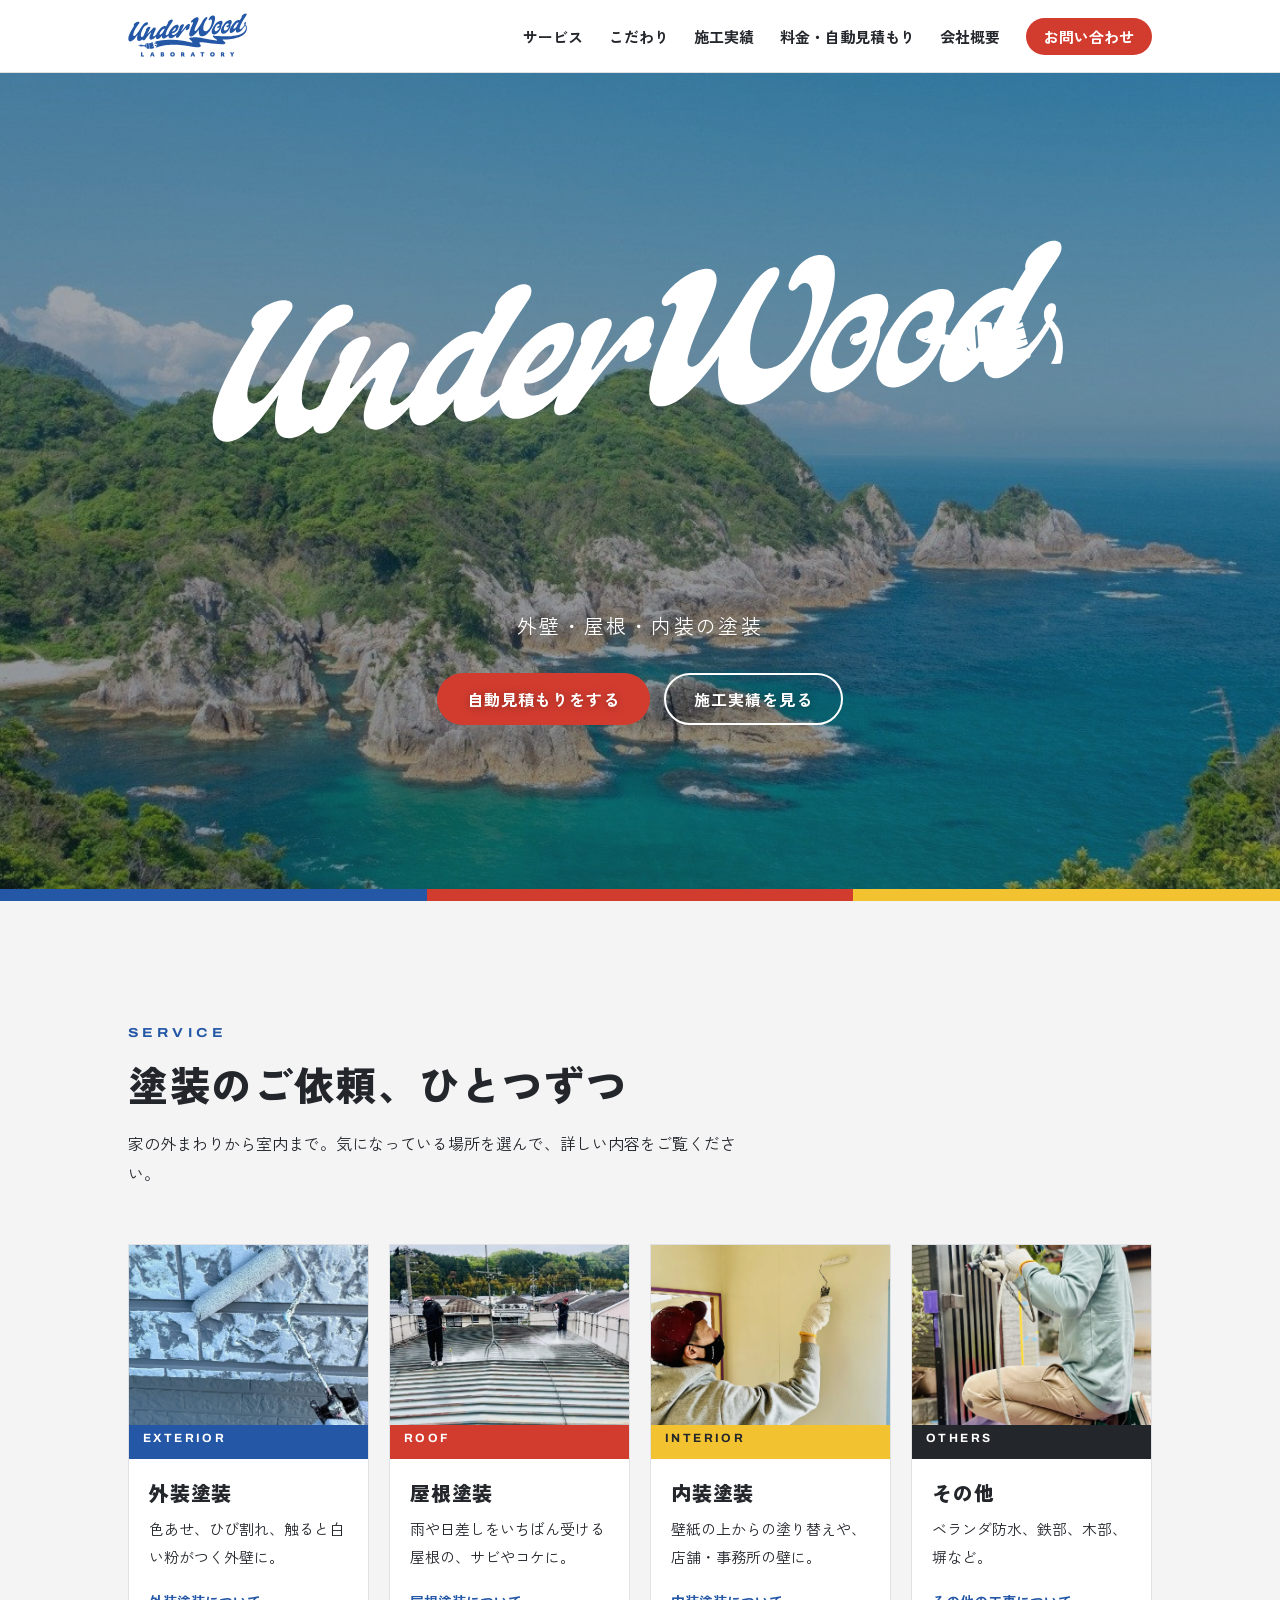
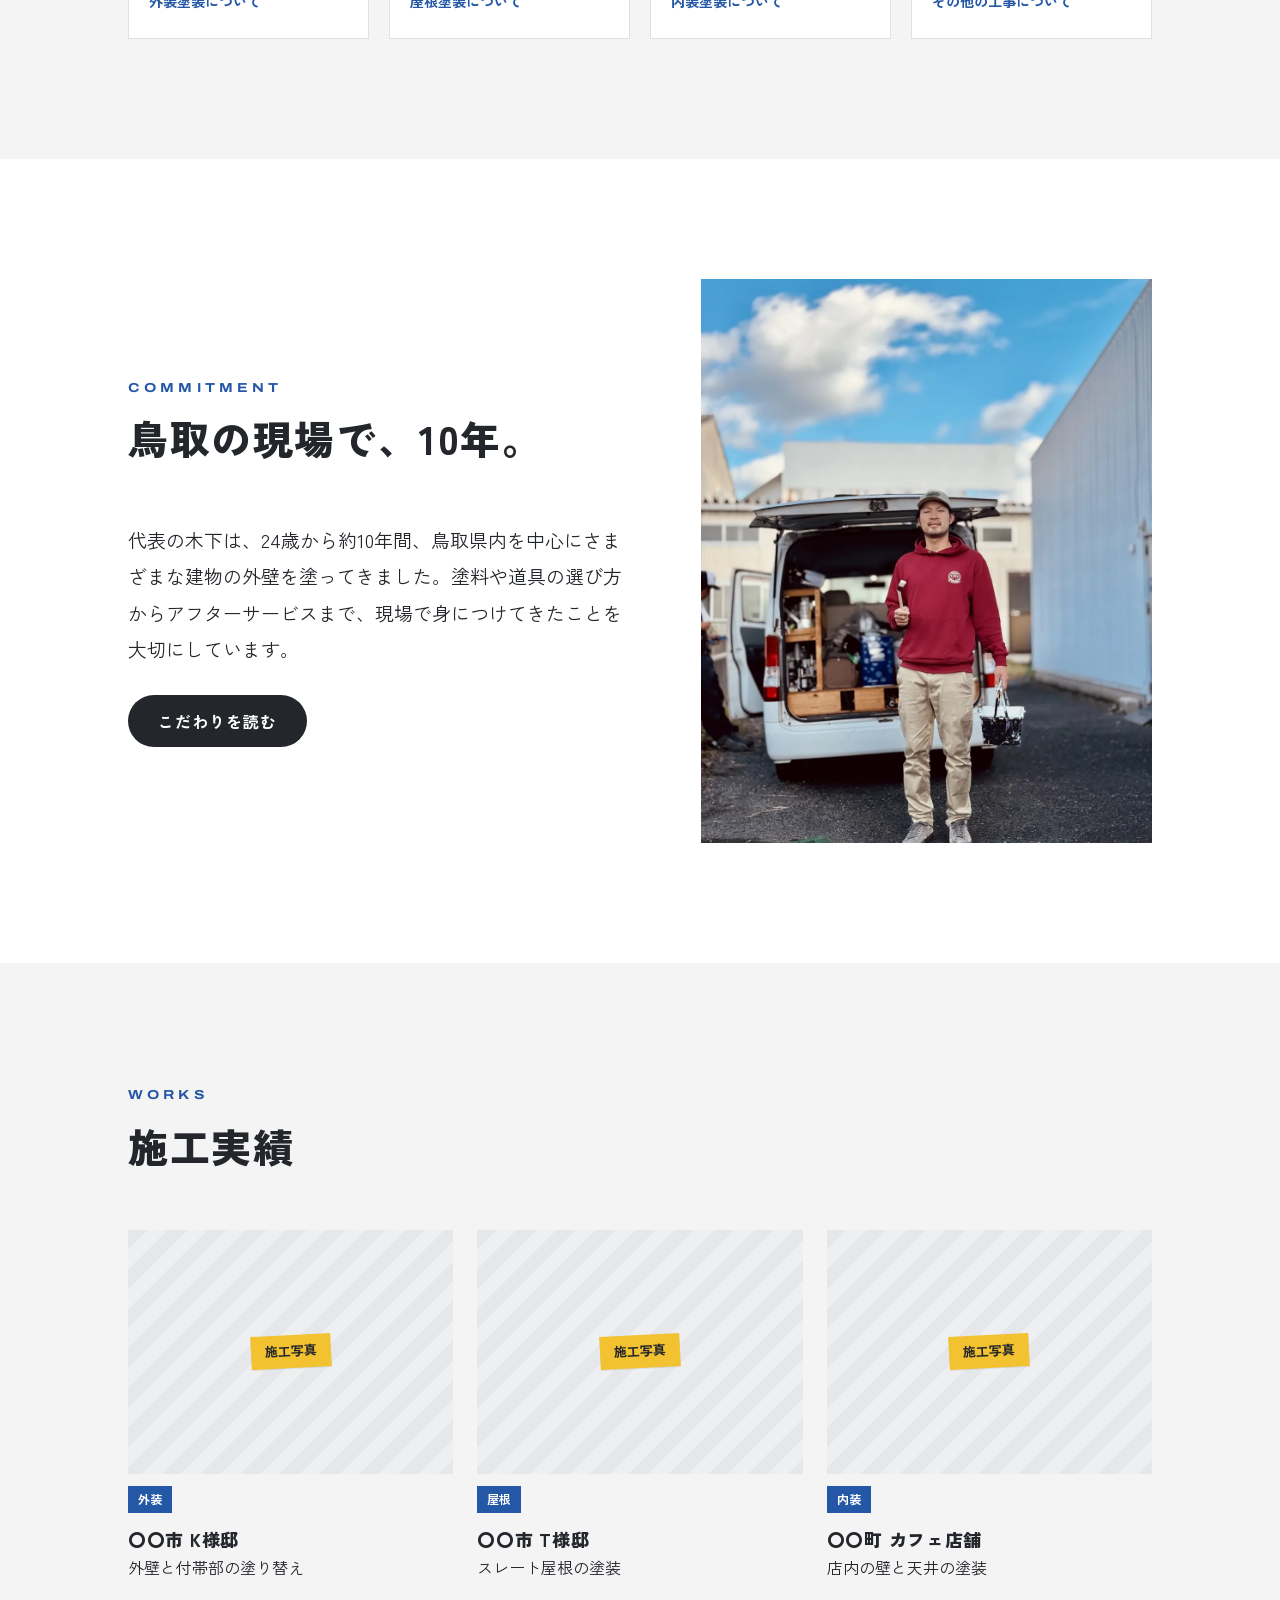
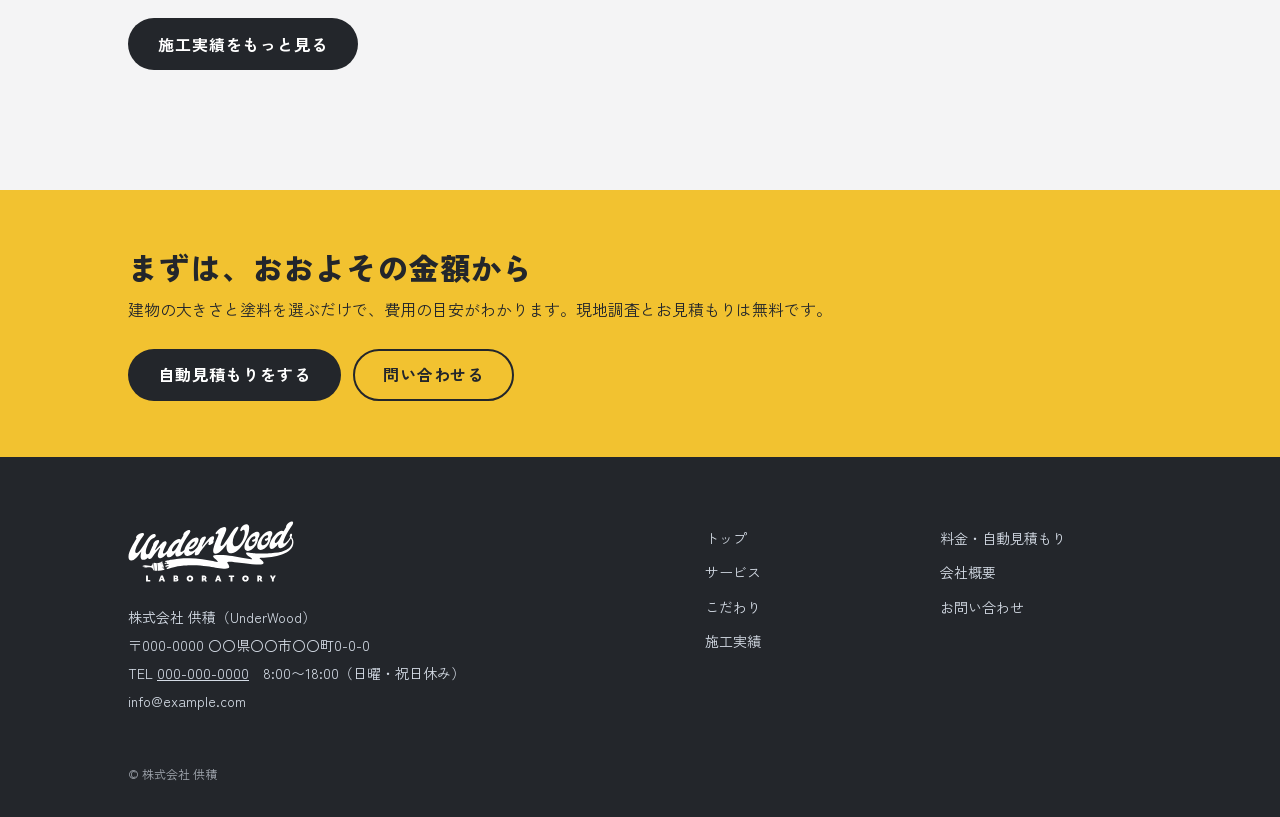
==== commit 88351b7e: "Add files via upload" ====
--- a/index.html
+++ b/index.html
@@ -3,8 +3,8 @@
 <head>
 <meta charset="utf-8">
 <meta name="viewport" content="width=device-width, initial-scale=1">
-<title>UnderWood Laboratory｜外壁・屋根・内装の塗装</title>
-<meta name="description" content="外壁塗装・屋根塗装・内装塗装のUnderWood Laboratory。住まいの塗り替えを、下地づくりから丁寧に。">
+<title>UnderWood｜外壁・屋根・内装の塗装</title>
+<meta name="description" content="外壁塗装・屋根塗装・内装塗装のUnderWood。住まいの塗り替えを、下地づくりから丁寧に。">
 <link rel="preconnect" href="https://fonts.googleapis.com">
 <link rel="preconnect" href="https://fonts.gstatic.com" crossorigin>
 <link href="https://fonts.googleapis.com/css2?family=Archivo:wdth,wght@62..125,500;62..125,700&family=Zen+Kaku+Gothic+New:wght@400;700;900&display=swap" rel="stylesheet">
@@ -14,7 +14,7 @@
 <a class="visually-hidden" href="#main">本文へ移動</a>
 <header class="site-header">
   <div class="wrap">
-    <a class="brand" href="index.html"><svg viewBox="40 140 870 330" role="img" aria-label="UnderWood Laboratory"><path d="M726.16,329.91c61.43.59,167.86-16.65,166.75-80.91-.28-5.92-.76-11.99-3.81-17.39-.5-.97-4.63-7.22-6.91-9.18,1.44-2.65,2.44-4.18,3.26-6.98.74-2.62.92-6.55-.17-8.42-1.16-2.01-4.07-2.37-6.17-1.16-2.1,1.49-5.18,4.73-5.16,10.24.02,4.24.66,5.32,2.08,8.56-.84,1.42-1.69,2.8-2.55,4.15,1.16,1.65,2.21,3.36,3.23,5.11.76-1.25,1.47-2.44,2.1-3.54.31-.45.54-.9.74-1.33,2.23,2.36,5.72,10.08,6.27,13.46,1.37,6.1-.8,16.13-3.31,20.3-7.67,14.38-12.79,19.25-31.51,28.52-24.7,12.23-48.61,12.65-73.4,15-25.62,1.73-64.95,1.82-90.61-.59-10.05-.95-15.18-1.23-28.45-3.15-19.87-2.91-5.16,14.64,5.18,20.25,6.95,3.76,26.71,16.22,10.67,14.05-32.22-4.35-64.52-11.24-96.58-16.6-20.72-3.45-49.05-6.25-72.99-5.37-19.2.69-37.68.9-16.16,19.52,30.94,26.77,4.65,15.32-19.21,11.04-15.14-2.7-31.5-5.86-46.72-8.14-26.68-4.18-52.11-6.55-80.21-5.46-7.22.28-22.25.32-42.64,2.14-12.51,1.11-21.53,2.84-37.56,5.62-7.96,1.38-26.53,5.84-26.53,5.84-1.68.49-4.58,1.81-3.95,4.15.47,1.77,2.02,2.02,4.37,1.46,1.39-.29,4.28-.35,4.59.9.66,2.7-7.74,3.39-8.99,3.65-1.89.36-3.97,1.62-3.38,3.65.53,1.84,2.91,2.21,4.94,1.69l4.35-1.06c1.84-.71,2.98-.68,3.58.93.3.79.69,2.03,2.14,1.77,1.18-.21,2.04-.92,3.56-1.17,1.52-.25,2.44.24,2.86,1.13.41.87-.05,2.8-1.59,3.14-4.4.95-8.22,2.03-12.75,3.69-2.74,1.07-3.39,3.36-3.1,4.89.31,1.58,3.34,2.29,5.13,1.67,2.51-.54,5.22-1.85,7.75-2.38,1.62-.6,3.1,0,3.81,1.55.46,1-.72,2.98-2.74,3.81-1.18.26-4.07,1.17-5.24,1.43-1.56.55-2.86,3.34-1.43,5.24,1,1.33,3.22,2.15,5.01,1.55,29.91-9.16,47.91-13.21,65.03-15.06,29.11-2.89,34.12-3.49,70.17-3.51,17.22,0,48.45,3.27,66.18,5.27,36.31,4.1,57.61,10.78,87.27,12.41,12.53.76,29.24.14,28.93-8.71-.31-8.73-4.28-14-9.58-21.17-9.2-12.44,39.9-3.81,63.15-1,37.18,4.49,61.31,7.4,93.03,9.18,19.11,1.09,36.43-1.47,27.81-14.08-3.71-5.41-6.84-8.18-14.64-14.03-4.8-3.59-5.01-7.59,4.14-6.55Z"/><path d="M239.47,309c-.1,1.09-.15,2.15-.15,3.15,0,8.1,3.44,15.94,12.55,15.26,10.12-.76,23.29-13.08,32.4-26.52,0,0-.61,4.91-.61,7.54,0,8.5,3.64,15.92,13.77,15.17,10.77-.81,22.19-10.67,31.83-22.02.4,11.54,6.48,20.16,18.99,19.22,11-.82,25.64-8.65,39.5-23.05-.47,1.11-.95,2.24-1.44,3.39-1.42,3.55-2.23,6.65-2.23,9.28,0,4.25,2.03,7.14,6.28,6.82q.2-.02.41-.03c7.69-.78,13.36-4.44,17.82-11.26,12.55-18.96,38.07-50.43,44.75-57.21,1.21-1.1,2.23-1.58,2.83-1.63.81-.06,1.01.33,1.01,1.14,0,1.42-.81,3.7-1.21,4.14-1.01,2.3-1.62,4.78-1.62,6.6,0,3.04,1.62,5.14,5.27,4.87,6.88-.52,21.87-10.55,21.87-17.43,0-1.82-1.82-1.28-1.82-3.51,0-1.62,1.01-3.72,2.23-6.65,1.42-3.55,2.23-6.85,2.23-9.68,0-5.47-2.23-8.74-7.9-8.32-4.25.32-10.12,3.19-16.2,9.51-7.09,7.62-32.19,38.45-35.43,42.14-1.01,1.29-2.03,1.77-2.63,1.82-.41.03-.61-.16-.61-.76,0-.81.61-1.87.61-2.27,3.65-6.95,12.15-24.19,17.62-35.33,1.42-3.14,2.23-5.63,2.23-7.86,0-4.45-3.24-5.83-7.09-5.54-4.66.35-11.74,3.11-17.41,9.61-2.83,3.25-6.48,8.79-6.48,13.44,0,1.01.2,1.81.4,2.6,0,0-4.08,7.81-13.21,28.43-10.16,13.34-22.82,22.65-33.15,23.43-7.7.58-10.73-4.46-10.73-11.34v-1.01c1.42.3,3.24.57,5.06.43,6.07-.46,14.17-3.89,22.47-10.79,12.76-10.67,22.27-27.58,22.27-38.72,0-8.3-5.06-11.97-12.96-11.38-10.12.76-25.11,8.56-40.7,27.75-9.76,12.09-16.36,24.68-19.3,35.77-6.29,7.03-11.86,10.71-15.52,10.98l-.2.02c-3.65.27-4.66-2.28-4.66-4.91,0-1.62.41-3.47.81-4.92,2.83-11.35,8.71-24.14,13.97-34.05,10.93-20.86,24.9-40.94,32.8-53.07,2.23-3.41,3.24-6.72,3.24-9.35,0-5.06-3.65-7.02-8.3-6.67-6.07.46-14.38,4.72-21.46,12.14-4.25,4.57-6.68,9.81-6.68,13.66,0,.81.2,1.6.41,2.4-4.66,7.43-8.91,14.84-12.96,21.82-2.63-2.23-6.07-3.19-9.92-2.9-14.78,1.11-36.24,19.11-52.24,46.43-2.52,4.23-4.55,8.27-6.16,12.09-5.99,7.56-13.47,14.89-19.96,15.38-3.04.23-4.05-1.72-4.05-3.95,0-1.42.41-3.27.81-4.51,3.24-11.18,12.15-29.66,14.58-34.09,2.23-4.22,3.64-8.78,3.64-12.42,0-5.27-3.24-8.46-8.5-8.07-4.45.33-9.92,3.38-15.19,8.83-7.29,7.63-29.16,31.74-32.4,35.43-1.21,1.3-2.02,1.77-2.43,1.8-.61.05-.61-.36-.61-.76,0-.81.41-1.85.41-2.26,2.43-6.05,11.95-24.58,17.82-35.35,1.62-2.95,2.43-5.45,2.43-7.67,0-4.45-3.24-6.03-7.29-5.73-4.46.33-11.54,3.09-17.41,9.6-2.63,3.03-6.68,9-6.68,13.66,0,.81.2,1.6.41,2.4,0,0-6.04,11.26-19.36,42.4-3.17,3.22-6.71,5.1-10,5.35-7.09.53-8.5-6.25-8.5-12.32,0-8.91,3.24-21.91,9.72-35.75,11.34-24.74,18.02-30.71,30.98-35.93,7.09-2.76,10.73-8.5,10.73-13.36s-3.24-8.46-9.92-7.96c-12.35.93-25.11,15.45-31.38,25.23-4.86,7.25-9.52,14.28-13.97,21.29-11.95,19.12-24.3,37.66-33.81,46.87-3.64,3.31-7.09,5.19-9.92,5.4-5.27.39-6.88-3.94-6.88-8.8,0-3.04.61-6.32,1.21-8.6,5.47-20.86,20.65-46.09,40.7-72.29,2.23-3,3.24-5.51,3.24-7.73,0-4.05-3.85-6.19-10.12-5.72-5.87.44-13.57,3.04-21.66,8.91-6.68,4.55-9.32,10.21-9.32,14.26,0,2.63,1.01,4.58,2.84,5.26-14.17,22.52-41.71,66.09-41.71,93.22,0,11.13,4.25,20.74,16,19.86,13.77-1.03,27.54-17.25,35.64-27.37,3.65-4.73,8.91-11.8,14.38-19.5-2.03,7.85-3.64,16.27-3.64,24.37,0,10.93,3.24,19.8,15.19,18.91,8.04-.6,16.19-5.78,23.14-12.47.29,5.01,3.26,8.27,8.45,7.88,5.47-.41,10.12-2.98,14.38-9.58,12.35-18.94,28.95-38.21,35.03-44.13,1.42-1.32,2.63-2.02,3.44-2.08.81-.06,1.01.33,1.01,1.14,0,1.21-.81,3.3-1.21,3.74-4.25,9.43-10.73,23.07-10.73,33.4,0,7.9,3.44,14.32,13.16,13.59,11.26-.84,22.96-11,32.74-22.6ZM357.98,270.87c6.28-11.81,18.22-24.24,23.89-24.67,1.42-.11,2.43.63,2.43,2.25,0,3.04-3.04,8.73-6.48,12.63-4.05,4.35-11.74,11.61-21.46,13.76.41-1.45,1.01-2.71,1.62-3.97ZM282.05,263.8c7.69-7.86,16.2-11.94,22.48-13.22-4.66,10.47-11.95,23.98-15.39,29.3-5.47,7.9-13.16,16.17-18.63,16.58-3.04.23-3.85-1.53-3.85-4.37,0-5.67,4.45-16.94,15.39-28.28Z"/><path d="M480.04,284.93c-.61,2.88-.81,5.53-.81,7.96,0,10.93,4.66,16.05,13.16,15.41,7.29-.54,16.6-5.29,26.12-14.1,11.74-10.8,20.85-22.01,30.57-36.1-.61,4.3-1.01,9.19-1.01,14.05,0,17.61,5.47,36.03,26.52,34.46,29.76-2.23,56.69-40.89,69.65-64.54,9.52-17.72,20.65-46.29,20.65-66.54,0-11.54-4.45-19.31-16.4-18.41-10.93.82-23.08,10.03-29.16,27.09-.61,1.67-.81,2.9-.81,4.11,0,2.63,1.62,4.53,4.05,4.35,2.03-.15,4.25-2.14,5.67-4.07,1.82-2.36,4.25-3.36,6.08-3.49,6.48-.49,7.9,7.3,7.9,12.37v1.01c0,22.88-17.41,70.14-45.36,72.24-9.32.7-16.81-6.03-16.81-20,.2-23.91,10.12-43.68,23.69-63.53,4.05-5.97,5.67-10.35,5.67-13.38,0-3.24-2.03-4.91-5.27-4.67-12.15.91-27.34,25.74-32.8,34.65-10.93,17.83-23.28,38.59-38.67,57.36-4.05,4.76-7.9,7.27-10.73,7.49-3.44.26-4.45-2.5-4.45-5.54,0-2.23.61-4.7,1.01-6.15,7.49-27.49,20.65-45.08,26.93-67.21.81-2.89,1.21-5.35,1.21-7.78,0-7.09-3.24-11.7-10.93-11.13l-.2.02c-9.92.74-27.54,8.95-41.51,27.2-1.62,2.15-2.23,4.22-2.23,6.04,0,2.43,1.42,4.15,3.85,3.96,3.24-.24,4.86-2.79,7.69-3.01,1.82-.14,3.24,1.17,3.24,3.81,0,1.21-.4,2.46-.81,4.11-6.48,18.91-19.64,40.14-25.72,71.98Z"/><path d="M640.38,274.28c0,11.94,5.47,21.05,18.02,20.11,11.95-.89,27.94-10.8,39.48-28.67,6.68-10.22,12.35-22.99,12.35-35.14v-.81c5.47-7.29,8.1-14.98,8.1-21.06,0-8.71-4.66-13.42-13.16-12.78-14.58,1.09-31.18,12.26-47.38,34.73-12.55,17.54-17.41,32.69-17.41,43.62ZM671.16,233.1c7.49-10.68,14.78-14.47,19.64-14.83,3.64-.27,6.08,1.57,6.08,5.42,0,6.07-4.25,11.05-10.33,11.5l-.41.03c-3.65.27-6.28,3.31-6.28,6.54,0,3.65,2.43,5.69,6.28,5.4,1.62-.12,3.64-.68,5.87-1.86,1.62-1.13,3.44-2.08,4.86-3.2-.81,5.12-2.63,10.93-5.67,15.2-5.67,8.12-13.36,12.74-19.44,13.2-7.29.55-10.12-4.51-10.12-11.19,0-7.29,3.24-17.25,9.52-26.22Z"/><path d="M724.41,289.44c11.95-.89,27.94-10.8,39.48-28.67,6.68-10.22,12.35-22.99,12.35-35.14v-.81c5.47-7.29,8.1-14.98,8.1-21.06,0-8.71-4.66-13.42-13.16-12.78-14.58,1.09-31.18,12.26-47.38,34.73-12.55,17.54-17.41,32.69-17.41,43.62,0,11.94,5.47,21.05,18.02,20.11ZM737.17,228.15c7.49-10.68,14.78-14.47,19.64-14.83,3.64-.27,6.08,1.57,6.08,5.42,0,6.07-4.25,11.05-10.33,11.5q-.2.02-.4.03c-3.64.27-6.28,3.31-6.28,6.54,0,3.65,2.43,5.69,6.28,5.4,1.62-.12,3.64-.68,5.87-1.86,1.62-1.13,3.44-2.08,4.86-3.2-.81,5.12-2.63,10.93-5.67,15.2-5.67,8.12-13.36,12.74-19.44,13.2-7.29.54-10.12-4.51-10.12-11.19,0-7.29,3.24-17.25,9.52-26.22Z"/><path d="M782.01,283.98c10.12-.74,23.28-13.08,32.4-26.51,0,0-.62,4.9-.62,7.54,0,8.51,3.66,15.92,13.77,15.16,19.66-1.46,41.46-33.09,50.69-48.87-.96-1.9-1.91-3.81-2.77-5.75-10.95,18.26-23.97,29.74-29.9,30.19l-.19.02c-3.66.28-4.66-2.29-4.66-4.92,0-1.61.4-3.46.81-4.92,2.82-11.35,8.7-24.13,13.96-34.04,10.93-20.86,24.91-40.94,32.81-53.08,2.22-3.4,3.22-6.72,3.22-9.36,0-5.06-3.64-7.02-8.3-6.65-6.06.45-14.36,4.71-21.46,12.13-4.24,4.57-6.67,9.82-6.67,13.67,0,.8.19,1.59.4,2.39-4.66,7.43-8.9,14.85-12.96,21.83-2.63-2.23-6.06-3.19-9.93-2.91-14.78,1.11-36.24,19.13-52.23,46.43-7.69,12.94-10.93,24.12-10.93,32.41s3.45,15.94,12.56,15.25ZM812.17,220.38c7.69-7.87,16.2-11.94,22.47-13.22-4.64,10.46-11.94,23.98-15.38,29.3-5.47,7.9-13.17,16.16-18.62,16.58-3.03.23-3.85-1.54-3.85-4.37,0-5.68,4.45-16.94,15.38-28.29Z"/><path d="M220.11,359.73l-1.12-4.07c-4.47,2.24-8.99,4.46-14.53,4.65,3.89-1.59,7.49-2.69,10.67-4.95l3.15-2.23-.87-3.04-1.05.27c.35-.56.58-1.17.29-1.54-.44-.57-1.31-.95-1.74-.57-4.79,4.28-11.91,6.7-18.54,7.87l-5.33.71c-.14.31-.06.94-.02,1.39l.87,10.04.91,10.67.89,10.35.63,7.04c10.07.44,19.62-.66,28.68-3.52,1.5-.47,2.97-.97,4.04-1.97,1.58-1.46.18-4.86.26-4.86l-.7.06c-2.83.25-5.31,1.51-8.3,1.15,3.05-.98,5.81-1.52,8.49-2.92l-1.36-4.55c-4.23,1.79-8.44,3.23-13.33,3.17,3.73-1.24,7.18-2.07,10.34-3.91l2.45-1.65-1.42-4.82c-2.45.41-4.44,1.52-7.08,1.21l6.76-2.58-2.55-9.72c-2.51.82-4.77,1.45-7.23,2-.71.16-1.46.21-2.26-.05,3.22-.99,6.01-1.97,8.98-3.63Z"/><path d="M164.03,367.67c1.84-2.3,2.64-5.09,3.27-7.95.39-1.79,1.64-3.19,3.68-3l3.27,38.21c-1.6.3-3.67-1.71-4.31-3.52-2.53-7.18-7.3-13.04-15.36-13.15-2.96-.04-5.72.54-8.64.84-9.52.97-17.28.66-26.94-2.29-2.09-.64-3.27-2.19-3.34-4.1s.87-3.08,2.76-3.47c11.46-2.35,20.45-1.01,32.41,1.81,5.38,1.27,10.16.4,13.19-3.39ZM119.52,371.64c-.35.19-.79.87-.8,1.24-.02.41.5,1.25.97,1.57,1.33.9,3.07,1.02,4.29.35.6-.33,1.11-1.14.92-1.71-.56-1.68-3.61-2.41-5.38-1.46Z"/><path d="M186.47,356.5l-5.25-.37-8.03-.34.8,9.45.84,9.73.91,10.67.89,10.51,6.94.42,5.64.26c.57.03,1.8-.24,2-.71.51-1.16.12-2.43.02-3.62l-.43-5.03-.34-3.94-.87-10.2-.94-11.12-.34-3.98c-.05-.59-1.09-1.69-1.83-1.74Z"/><path d="M133.03,421.61h9.76v22.51h12.07v7.77h-21.84v-30.28Z"/><path d="M209.77,421.61h9.96l11.71,30.28h-10.16l-1.91-6.26h-9.84l-1.91,6.26h-9.52l11.68-30.28ZM217.18,438.47l-2.71-8.89-2.75,8.89h5.46Z"/><path d="M274.88,421.61h12.27c7.41,0,11.12,2.62,11.12,7.85,0,1.38-.3,2.62-.9,3.73-.6,1.1-1.43,1.96-2.49,2.57,1.54.48,2.76,1.36,3.65,2.65.89,1.29,1.33,2.82,1.33,4.6,0,5.92-3.84,8.89-11.52,8.89h-13.47v-30.28ZM286.47,433.64c2.1,0,3.15-.93,3.15-2.79s-1.05-2.79-3.15-2.79h-3.03v5.58h3.03ZM287.59,445.44c2.1,0,3.15-.93,3.15-2.79s-1.05-2.79-3.15-2.79h-4.14v5.58h4.14Z"/><path d="M359.43,452.53c-2.47,0-4.73-.39-6.77-1.16-2.05-.77-3.81-1.86-5.3-3.27s-2.64-3.08-3.45-5c-.81-1.93-1.22-4.05-1.22-6.36s.42-4.34,1.26-6.25c.84-1.91,2.01-3.58,3.53-5s3.29-2.53,5.32-3.33,4.24-1.19,6.63-1.19,4.73.38,6.77,1.16c2.04.77,3.81,1.86,5.3,3.27,1.49,1.41,2.64,3.07,3.45,5,.81,1.93,1.22,4.04,1.22,6.35s-.42,4.34-1.26,6.26c-.84,1.91-2.01,3.58-3.53,5-1.51,1.42-3.29,2.53-5.32,3.33-2.03.8-4.24,1.2-6.63,1.2ZM366.17,436.79c0-1.43-.29-2.7-.86-3.8-.57-1.1-1.36-1.97-2.37-2.59-1.01-.62-2.18-.94-3.51-.94s-2.46.31-3.49.92-1.82,1.46-2.39,2.55c-.57,1.09-.86,2.35-.86,3.79s.29,2.7.86,3.8c.57,1.1,1.36,1.97,2.37,2.59,1.01.62,2.18.94,3.51.94s2.5-.3,3.51-.92c1.01-.61,1.8-1.47,2.37-2.57.57-1.1.86-2.36.86-3.76Z"/><path d="M420.4,421.61h11.87c3.93,0,6.98.94,9.15,2.83,2.16,1.89,3.25,4.53,3.25,7.93,0,1.65-.39,3.15-1.16,4.52-.77,1.37-1.74,2.53-2.91,3.49l6.97,11.52h-10.48l-4.42-8.85h-3.07v8.85h-9.2v-30.28ZM431,436.11c2.92,0,4.38-1.27,4.38-3.83,0-1.3-.35-2.25-1.04-2.85-.69-.6-1.81-.89-3.35-.89h-1.39v7.57h1.39Z"/><path d="M500.09,421.61h9.96l11.71,30.28h-10.16l-1.91-6.26h-9.84l-1.91,6.26h-9.52l11.68-30.28ZM507.5,438.47l-2.71-8.89-2.75,8.89h5.46Z"/><path d="M568.71,429.38h-8.89v-7.77h27.53v7.77h-8.89v22.51h-9.76v-22.51Z"/><path d="M645.73,452.53c-2.47,0-4.73-.39-6.77-1.16s-3.81-1.86-5.3-3.27c-1.49-1.41-2.64-3.08-3.45-5-.81-1.93-1.22-4.05-1.22-6.36s.42-4.34,1.26-6.25c.84-1.91,2.01-3.58,3.53-5,1.51-1.42,3.29-2.53,5.32-3.33s4.24-1.19,6.63-1.19,4.73.38,6.77,1.16c2.05.77,3.81,1.86,5.3,3.27,1.49,1.41,2.64,3.07,3.45,5,.81,1.93,1.21,4.04,1.21,6.35s-.42,4.34-1.26,6.26c-.84,1.91-2.01,3.58-3.53,5-1.51,1.42-3.29,2.53-5.32,3.33-2.03.8-4.24,1.2-6.64,1.2ZM652.46,436.79c0-1.43-.28-2.7-.86-3.8-.57-1.1-1.36-1.97-2.37-2.59-1.01-.62-2.18-.94-3.51-.94s-2.46.31-3.49.92c-1.02.61-1.82,1.46-2.39,2.55-.57,1.09-.86,2.35-.86,3.79s.28,2.7.86,3.8c.57,1.1,1.36,1.97,2.37,2.59,1.01.62,2.18.94,3.51.94s2.5-.3,3.51-.92c1.01-.61,1.8-1.47,2.37-2.57.57-1.1.86-2.36.86-3.76Z"/><path d="M706.69,421.61h11.87c3.93,0,6.98.94,9.14,2.83s3.25,4.53,3.25,7.93c0,1.65-.39,3.15-1.16,4.52-.77,1.37-1.74,2.53-2.91,3.49l6.97,11.52h-10.48l-4.42-8.85h-3.07v8.85h-9.2v-30.28ZM717.29,436.11c2.92,0,4.38-1.27,4.38-3.83,0-1.3-.35-2.25-1.04-2.85-.69-.6-1.81-.89-3.35-.89h-1.39v7.57h1.39Z"/><path d="M771.33,421.61h10.72l4.94,10.72,4.94-10.72h10.48l-10.76,18.25v12.03h-9.56v-12.03l-10.76-18.25Z"/></svg></a>
+    <a class="brand" href="index.html"><svg viewBox="40 140 870 330" role="img" aria-label="UnderWood"><path d="M726.16,329.91c61.43.59,167.86-16.65,166.75-80.91-.28-5.92-.76-11.99-3.81-17.39-.5-.97-4.63-7.22-6.91-9.18,1.44-2.65,2.44-4.18,3.26-6.98.74-2.62.92-6.55-.17-8.42-1.16-2.01-4.07-2.37-6.17-1.16-2.1,1.49-5.18,4.73-5.16,10.24.02,4.24.66,5.32,2.08,8.56-.84,1.42-1.69,2.8-2.55,4.15,1.16,1.65,2.21,3.36,3.23,5.11.76-1.25,1.47-2.44,2.1-3.54.31-.45.54-.9.74-1.33,2.23,2.36,5.72,10.08,6.27,13.46,1.37,6.1-.8,16.13-3.31,20.3-7.67,14.38-12.79,19.25-31.51,28.52-24.7,12.23-48.61,12.65-73.4,15-25.62,1.73-64.95,1.82-90.61-.59-10.05-.95-15.18-1.23-28.45-3.15-19.87-2.91-5.16,14.64,5.18,20.25,6.95,3.76,26.71,16.22,10.67,14.05-32.22-4.35-64.52-11.24-96.58-16.6-20.72-3.45-49.05-6.25-72.99-5.37-19.2.69-37.68.9-16.16,19.52,30.94,26.77,4.65,15.32-19.21,11.04-15.14-2.7-31.5-5.86-46.72-8.14-26.68-4.18-52.11-6.55-80.21-5.46-7.22.28-22.25.32-42.64,2.14-12.51,1.11-21.53,2.84-37.56,5.62-7.96,1.38-26.53,5.84-26.53,5.84-1.68.49-4.58,1.81-3.95,4.15.47,1.77,2.02,2.02,4.37,1.46,1.39-.29,4.28-.35,4.59.9.66,2.7-7.74,3.39-8.99,3.65-1.89.36-3.97,1.62-3.38,3.65.53,1.84,2.91,2.21,4.94,1.69l4.35-1.06c1.84-.71,2.98-.68,3.58.93.3.79.69,2.03,2.14,1.77,1.18-.21,2.04-.92,3.56-1.17,1.52-.25,2.44.24,2.86,1.13.41.87-.05,2.8-1.59,3.14-4.4.95-8.22,2.03-12.75,3.69-2.74,1.07-3.39,3.36-3.1,4.89.31,1.58,3.34,2.29,5.13,1.67,2.51-.54,5.22-1.85,7.75-2.38,1.62-.6,3.1,0,3.81,1.55.46,1-.72,2.98-2.74,3.81-1.18.26-4.07,1.17-5.24,1.43-1.56.55-2.86,3.34-1.43,5.24,1,1.33,3.22,2.15,5.01,1.55,29.91-9.16,47.91-13.21,65.03-15.06,29.11-2.89,34.12-3.49,70.17-3.51,17.22,0,48.45,3.27,66.18,5.27,36.31,4.1,57.61,10.78,87.27,12.41,12.53.76,29.24.14,28.93-8.71-.31-8.73-4.28-14-9.58-21.17-9.2-12.44,39.9-3.81,63.15-1,37.18,4.49,61.31,7.4,93.03,9.18,19.11,1.09,36.43-1.47,27.81-14.08-3.71-5.41-6.84-8.18-14.64-14.03-4.8-3.59-5.01-7.59,4.14-6.55Z"/><path d="M239.47,309c-.1,1.09-.15,2.15-.15,3.15,0,8.1,3.44,15.94,12.55,15.26,10.12-.76,23.29-13.08,32.4-26.52,0,0-.61,4.91-.61,7.54,0,8.5,3.64,15.92,13.77,15.17,10.77-.81,22.19-10.67,31.83-22.02.4,11.54,6.48,20.16,18.99,19.22,11-.82,25.64-8.65,39.5-23.05-.47,1.11-.95,2.24-1.44,3.39-1.42,3.55-2.23,6.65-2.23,9.28,0,4.25,2.03,7.14,6.28,6.82q.2-.02.41-.03c7.69-.78,13.36-4.44,17.82-11.26,12.55-18.96,38.07-50.43,44.75-57.21,1.21-1.1,2.23-1.58,2.83-1.63.81-.06,1.01.33,1.01,1.14,0,1.42-.81,3.7-1.21,4.14-1.01,2.3-1.62,4.78-1.62,6.6,0,3.04,1.62,5.14,5.27,4.87,6.88-.52,21.87-10.55,21.87-17.43,0-1.82-1.82-1.28-1.82-3.51,0-1.62,1.01-3.72,2.23-6.65,1.42-3.55,2.23-6.85,2.23-9.68,0-5.47-2.23-8.74-7.9-8.32-4.25.32-10.12,3.19-16.2,9.51-7.09,7.62-32.19,38.45-35.43,42.14-1.01,1.29-2.03,1.77-2.63,1.82-.41.03-.61-.16-.61-.76,0-.81.61-1.87.61-2.27,3.65-6.95,12.15-24.19,17.62-35.33,1.42-3.14,2.23-5.63,2.23-7.86,0-4.45-3.24-5.83-7.09-5.54-4.66.35-11.74,3.11-17.41,9.61-2.83,3.25-6.48,8.79-6.48,13.44,0,1.01.2,1.81.4,2.6,0,0-4.08,7.81-13.21,28.43-10.16,13.34-22.82,22.65-33.15,23.43-7.7.58-10.73-4.46-10.73-11.34v-1.01c1.42.3,3.24.57,5.06.43,6.07-.46,14.17-3.89,22.47-10.79,12.76-10.67,22.27-27.58,22.27-38.72,0-8.3-5.06-11.97-12.96-11.38-10.12.76-25.11,8.56-40.7,27.75-9.76,12.09-16.36,24.68-19.3,35.77-6.29,7.03-11.86,10.71-15.52,10.98l-.2.02c-3.65.27-4.66-2.28-4.66-4.91,0-1.62.41-3.47.81-4.92,2.83-11.35,8.71-24.14,13.97-34.05,10.93-20.86,24.9-40.94,32.8-53.07,2.23-3.41,3.24-6.72,3.24-9.35,0-5.06-3.65-7.02-8.3-6.67-6.07.46-14.38,4.72-21.46,12.14-4.25,4.57-6.68,9.81-6.68,13.66,0,.81.2,1.6.41,2.4-4.66,7.43-8.91,14.84-12.96,21.82-2.63-2.23-6.07-3.19-9.92-2.9-14.78,1.11-36.24,19.11-52.24,46.43-2.52,4.23-4.55,8.27-6.16,12.09-5.99,7.56-13.47,14.89-19.96,15.38-3.04.23-4.05-1.72-4.05-3.95,0-1.42.41-3.27.81-4.51,3.24-11.18,12.15-29.66,14.58-34.09,2.23-4.22,3.64-8.78,3.64-12.42,0-5.27-3.24-8.46-8.5-8.07-4.45.33-9.92,3.38-15.19,8.83-7.29,7.63-29.16,31.74-32.4,35.43-1.21,1.3-2.02,1.77-2.43,1.8-.61.05-.61-.36-.61-.76,0-.81.41-1.85.41-2.26,2.43-6.05,11.95-24.58,17.82-35.35,1.62-2.95,2.43-5.45,2.43-7.67,0-4.45-3.24-6.03-7.29-5.73-4.46.33-11.54,3.09-17.41,9.6-2.63,3.03-6.68,9-6.68,13.66,0,.81.2,1.6.41,2.4,0,0-6.04,11.26-19.36,42.4-3.17,3.22-6.71,5.1-10,5.35-7.09.53-8.5-6.25-8.5-12.32,0-8.91,3.24-21.91,9.72-35.75,11.34-24.74,18.02-30.71,30.98-35.93,7.09-2.76,10.73-8.5,10.73-13.36s-3.24-8.46-9.92-7.96c-12.35.93-25.11,15.45-31.38,25.23-4.86,7.25-9.52,14.28-13.97,21.29-11.95,19.12-24.3,37.66-33.81,46.87-3.64,3.31-7.09,5.19-9.92,5.4-5.27.39-6.88-3.94-6.88-8.8,0-3.04.61-6.32,1.21-8.6,5.47-20.86,20.65-46.09,40.7-72.29,2.23-3,3.24-5.51,3.24-7.73,0-4.05-3.85-6.19-10.12-5.72-5.87.44-13.57,3.04-21.66,8.91-6.68,4.55-9.32,10.21-9.32,14.26,0,2.63,1.01,4.58,2.84,5.26-14.17,22.52-41.71,66.09-41.71,93.22,0,11.13,4.25,20.74,16,19.86,13.77-1.03,27.54-17.25,35.64-27.37,3.65-4.73,8.91-11.8,14.38-19.5-2.03,7.85-3.64,16.27-3.64,24.37,0,10.93,3.24,19.8,15.19,18.91,8.04-.6,16.19-5.78,23.14-12.47.29,5.01,3.26,8.27,8.45,7.88,5.47-.41,10.12-2.98,14.38-9.58,12.35-18.94,28.95-38.21,35.03-44.13,1.42-1.32,2.63-2.02,3.44-2.08.81-.06,1.01.33,1.01,1.14,0,1.21-.81,3.3-1.21,3.74-4.25,9.43-10.73,23.07-10.73,33.4,0,7.9,3.44,14.32,13.16,13.59,11.26-.84,22.96-11,32.74-22.6ZM357.98,270.87c6.28-11.81,18.22-24.24,23.89-24.67,1.42-.11,2.43.63,2.43,2.25,0,3.04-3.04,8.73-6.48,12.63-4.05,4.35-11.74,11.61-21.46,13.76.41-1.45,1.01-2.71,1.62-3.97ZM282.05,263.8c7.69-7.86,16.2-11.94,22.48-13.22-4.66,10.47-11.95,23.98-15.39,29.3-5.47,7.9-13.16,16.17-18.63,16.58-3.04.23-3.85-1.53-3.85-4.37,0-5.67,4.45-16.94,15.39-28.28Z"/><path d="M480.04,284.93c-.61,2.88-.81,5.53-.81,7.96,0,10.93,4.66,16.05,13.16,15.41,7.29-.54,16.6-5.29,26.12-14.1,11.74-10.8,20.85-22.01,30.57-36.1-.61,4.3-1.01,9.19-1.01,14.05,0,17.61,5.47,36.03,26.52,34.46,29.76-2.23,56.69-40.89,69.65-64.54,9.52-17.72,20.65-46.29,20.65-66.54,0-11.54-4.45-19.31-16.4-18.41-10.93.82-23.08,10.03-29.16,27.09-.61,1.67-.81,2.9-.81,4.11,0,2.63,1.62,4.53,4.05,4.35,2.03-.15,4.25-2.14,5.67-4.07,1.82-2.36,4.25-3.36,6.08-3.49,6.48-.49,7.9,7.3,7.9,12.37v1.01c0,22.88-17.41,70.14-45.36,72.24-9.32.7-16.81-6.03-16.81-20,.2-23.91,10.12-43.68,23.69-63.53,4.05-5.97,5.67-10.35,5.67-13.38,0-3.24-2.03-4.91-5.27-4.67-12.15.91-27.34,25.74-32.8,34.65-10.93,17.83-23.28,38.59-38.67,57.36-4.05,4.76-7.9,7.27-10.73,7.49-3.44.26-4.45-2.5-4.45-5.54,0-2.23.61-4.7,1.01-6.15,7.49-27.49,20.65-45.08,26.93-67.21.81-2.89,1.21-5.35,1.21-7.78,0-7.09-3.24-11.7-10.93-11.13l-.2.02c-9.92.74-27.54,8.95-41.51,27.2-1.62,2.15-2.23,4.22-2.23,6.04,0,2.43,1.42,4.15,3.85,3.96,3.24-.24,4.86-2.79,7.69-3.01,1.82-.14,3.24,1.17,3.24,3.81,0,1.21-.4,2.46-.81,4.11-6.48,18.91-19.64,40.14-25.72,71.98Z"/><path d="M640.38,274.28c0,11.94,5.47,21.05,18.02,20.11,11.95-.89,27.94-10.8,39.48-28.67,6.68-10.22,12.35-22.99,12.35-35.14v-.81c5.47-7.29,8.1-14.98,8.1-21.06,0-8.71-4.66-13.42-13.16-12.78-14.58,1.09-31.18,12.26-47.38,34.73-12.55,17.54-17.41,32.69-17.41,43.62ZM671.16,233.1c7.49-10.68,14.78-14.47,19.64-14.83,3.64-.27,6.08,1.57,6.08,5.42,0,6.07-4.25,11.05-10.33,11.5l-.41.03c-3.65.27-6.28,3.31-6.28,6.54,0,3.65,2.43,5.69,6.28,5.4,1.62-.12,3.64-.68,5.87-1.86,1.62-1.13,3.44-2.08,4.86-3.2-.81,5.12-2.63,10.93-5.67,15.2-5.67,8.12-13.36,12.74-19.44,13.2-7.29.55-10.12-4.51-10.12-11.19,0-7.29,3.24-17.25,9.52-26.22Z"/><path d="M724.41,289.44c11.95-.89,27.94-10.8,39.48-28.67,6.68-10.22,12.35-22.99,12.35-35.14v-.81c5.47-7.29,8.1-14.98,8.1-21.06,0-8.71-4.66-13.42-13.16-12.78-14.58,1.09-31.18,12.26-47.38,34.73-12.55,17.54-17.41,32.69-17.41,43.62,0,11.94,5.47,21.05,18.02,20.11ZM737.17,228.15c7.49-10.68,14.78-14.47,19.64-14.83,3.64-.27,6.08,1.57,6.08,5.42,0,6.07-4.25,11.05-10.33,11.5q-.2.02-.4.03c-3.64.27-6.28,3.31-6.28,6.54,0,3.65,2.43,5.69,6.28,5.4,1.62-.12,3.64-.68,5.87-1.86,1.62-1.13,3.44-2.08,4.86-3.2-.81,5.12-2.63,10.93-5.67,15.2-5.67,8.12-13.36,12.74-19.44,13.2-7.29.54-10.12-4.51-10.12-11.19,0-7.29,3.24-17.25,9.52-26.22Z"/><path d="M782.01,283.98c10.12-.74,23.28-13.08,32.4-26.51,0,0-.62,4.9-.62,7.54,0,8.51,3.66,15.92,13.77,15.16,19.66-1.46,41.46-33.09,50.69-48.87-.96-1.9-1.91-3.81-2.77-5.75-10.95,18.26-23.97,29.74-29.9,30.19l-.19.02c-3.66.28-4.66-2.29-4.66-4.92,0-1.61.4-3.46.81-4.92,2.82-11.35,8.7-24.13,13.96-34.04,10.93-20.86,24.91-40.94,32.81-53.08,2.22-3.4,3.22-6.72,3.22-9.36,0-5.06-3.64-7.02-8.3-6.65-6.06.45-14.36,4.71-21.46,12.13-4.24,4.57-6.67,9.82-6.67,13.67,0,.8.19,1.59.4,2.39-4.66,7.43-8.9,14.85-12.96,21.83-2.63-2.23-6.06-3.19-9.93-2.91-14.78,1.11-36.24,19.13-52.23,46.43-7.69,12.94-10.93,24.12-10.93,32.41s3.45,15.94,12.56,15.25ZM812.17,220.38c7.69-7.87,16.2-11.94,22.47-13.22-4.64,10.46-11.94,23.98-15.38,29.3-5.47,7.9-13.17,16.16-18.62,16.58-3.03.23-3.85-1.54-3.85-4.37,0-5.68,4.45-16.94,15.38-28.29Z"/><path d="M220.11,359.73l-1.12-4.07c-4.47,2.24-8.99,4.46-14.53,4.65,3.89-1.59,7.49-2.69,10.67-4.95l3.15-2.23-.87-3.04-1.05.27c.35-.56.58-1.17.29-1.54-.44-.57-1.31-.95-1.74-.57-4.79,4.28-11.91,6.7-18.54,7.87l-5.33.71c-.14.31-.06.94-.02,1.39l.87,10.04.91,10.67.89,10.35.63,7.04c10.07.44,19.62-.66,28.68-3.52,1.5-.47,2.97-.97,4.04-1.97,1.58-1.46.18-4.86.26-4.86l-.7.06c-2.83.25-5.31,1.51-8.3,1.15,3.05-.98,5.81-1.52,8.49-2.92l-1.36-4.55c-4.23,1.79-8.44,3.23-13.33,3.17,3.73-1.24,7.18-2.07,10.34-3.91l2.45-1.65-1.42-4.82c-2.45.41-4.44,1.52-7.08,1.21l6.76-2.58-2.55-9.72c-2.51.82-4.77,1.45-7.23,2-.71.16-1.46.21-2.26-.05,3.22-.99,6.01-1.97,8.98-3.63Z"/><path d="M164.03,367.67c1.84-2.3,2.64-5.09,3.27-7.95.39-1.79,1.64-3.19,3.68-3l3.27,38.21c-1.6.3-3.67-1.71-4.31-3.52-2.53-7.18-7.3-13.04-15.36-13.15-2.96-.04-5.72.54-8.64.84-9.52.97-17.28.66-26.94-2.29-2.09-.64-3.27-2.19-3.34-4.1s.87-3.08,2.76-3.47c11.46-2.35,20.45-1.01,32.41,1.81,5.38,1.27,10.16.4,13.19-3.39ZM119.52,371.64c-.35.19-.79.87-.8,1.24-.02.41.5,1.25.97,1.57,1.33.9,3.07,1.02,4.29.35.6-.33,1.11-1.14.92-1.71-.56-1.68-3.61-2.41-5.38-1.46Z"/><path d="M186.47,356.5l-5.25-.37-8.03-.34.8,9.45.84,9.73.91,10.67.89,10.51,6.94.42,5.64.26c.57.03,1.8-.24,2-.71.51-1.16.12-2.43.02-3.62l-.43-5.03-.34-3.94-.87-10.2-.94-11.12-.34-3.98c-.05-.59-1.09-1.69-1.83-1.74Z"/><path d="M133.03,421.61h9.76v22.51h12.07v7.77h-21.84v-30.28Z"/><path d="M209.77,421.61h9.96l11.71,30.28h-10.16l-1.91-6.26h-9.84l-1.91,6.26h-9.52l11.68-30.28ZM217.18,438.47l-2.71-8.89-2.75,8.89h5.46Z"/><path d="M274.88,421.61h12.27c7.41,0,11.12,2.62,11.12,7.85,0,1.38-.3,2.62-.9,3.73-.6,1.1-1.43,1.96-2.49,2.57,1.54.48,2.76,1.36,3.65,2.65.89,1.29,1.33,2.82,1.33,4.6,0,5.92-3.84,8.89-11.52,8.89h-13.47v-30.28ZM286.47,433.64c2.1,0,3.15-.93,3.15-2.79s-1.05-2.79-3.15-2.79h-3.03v5.58h3.03ZM287.59,445.44c2.1,0,3.15-.93,3.15-2.79s-1.05-2.79-3.15-2.79h-4.14v5.58h4.14Z"/><path d="M359.43,452.53c-2.47,0-4.73-.39-6.77-1.16-2.05-.77-3.81-1.86-5.3-3.27s-2.64-3.08-3.45-5c-.81-1.93-1.22-4.05-1.22-6.36s.42-4.34,1.26-6.25c.84-1.91,2.01-3.58,3.53-5s3.29-2.53,5.32-3.33,4.24-1.19,6.63-1.19,4.73.38,6.77,1.16c2.04.77,3.81,1.86,5.3,3.27,1.49,1.41,2.64,3.07,3.45,5,.81,1.93,1.22,4.04,1.22,6.35s-.42,4.34-1.26,6.26c-.84,1.91-2.01,3.58-3.53,5-1.51,1.42-3.29,2.53-5.32,3.33-2.03.8-4.24,1.2-6.63,1.2ZM366.17,436.79c0-1.43-.29-2.7-.86-3.8-.57-1.1-1.36-1.97-2.37-2.59-1.01-.62-2.18-.94-3.51-.94s-2.46.31-3.49.92-1.82,1.46-2.39,2.55c-.57,1.09-.86,2.35-.86,3.79s.29,2.7.86,3.8c.57,1.1,1.36,1.97,2.37,2.59,1.01.62,2.18.94,3.51.94s2.5-.3,3.51-.92c1.01-.61,1.8-1.47,2.37-2.57.57-1.1.86-2.36.86-3.76Z"/><path d="M420.4,421.61h11.87c3.93,0,6.98.94,9.15,2.83,2.16,1.89,3.25,4.53,3.25,7.93,0,1.65-.39,3.15-1.16,4.52-.77,1.37-1.74,2.53-2.91,3.49l6.97,11.52h-10.48l-4.42-8.85h-3.07v8.85h-9.2v-30.28ZM431,436.11c2.92,0,4.38-1.27,4.38-3.83,0-1.3-.35-2.25-1.04-2.85-.69-.6-1.81-.89-3.35-.89h-1.39v7.57h1.39Z"/><path d="M500.09,421.61h9.96l11.71,30.28h-10.16l-1.91-6.26h-9.84l-1.91,6.26h-9.52l11.68-30.28ZM507.5,438.47l-2.71-8.89-2.75,8.89h5.46Z"/><path d="M568.71,429.38h-8.89v-7.77h27.53v7.77h-8.89v22.51h-9.76v-22.51Z"/><path d="M645.73,452.53c-2.47,0-4.73-.39-6.77-1.16s-3.81-1.86-5.3-3.27c-1.49-1.41-2.64-3.08-3.45-5-.81-1.93-1.22-4.05-1.22-6.36s.42-4.34,1.26-6.25c.84-1.91,2.01-3.58,3.53-5,1.51-1.42,3.29-2.53,5.32-3.33s4.24-1.19,6.63-1.19,4.73.38,6.77,1.16c2.05.77,3.81,1.86,5.3,3.27,1.49,1.41,2.64,3.07,3.45,5,.81,1.93,1.21,4.04,1.21,6.35s-.42,4.34-1.26,6.26c-.84,1.91-2.01,3.58-3.53,5-1.51,1.42-3.29,2.53-5.32,3.33-2.03.8-4.24,1.2-6.64,1.2ZM652.46,436.79c0-1.43-.28-2.7-.86-3.8-.57-1.1-1.36-1.97-2.37-2.59-1.01-.62-2.18-.94-3.51-.94s-2.46.31-3.49.92c-1.02.61-1.82,1.46-2.39,2.55-.57,1.09-.86,2.35-.86,3.79s.28,2.7.86,3.8c.57,1.1,1.36,1.97,2.37,2.59,1.01.62,2.18.94,3.51.94s2.5-.3,3.51-.92c1.01-.61,1.8-1.47,2.37-2.57.57-1.1.86-2.36.86-3.76Z"/><path d="M706.69,421.61h11.87c3.93,0,6.98.94,9.14,2.83s3.25,4.53,3.25,7.93c0,1.65-.39,3.15-1.16,4.52-.77,1.37-1.74,2.53-2.91,3.49l6.97,11.52h-10.48l-4.42-8.85h-3.07v8.85h-9.2v-30.28ZM717.29,436.11c2.92,0,4.38-1.27,4.38-3.83,0-1.3-.35-2.25-1.04-2.85-.69-.6-1.81-.89-3.35-.89h-1.39v7.57h1.39Z"/><path d="M771.33,421.61h10.72l4.94,10.72,4.94-10.72h10.48l-10.76,18.25v12.03h-9.56v-12.03l-10.76-18.25Z"/></svg></a>
     <button class="menu-btn" type="button" aria-expanded="false" aria-controls="nav">メニュー</button>
     <nav class="nav" id="nav" aria-label="メインメニュー">
       <ul><li><a href="service.html">サービス</a></li><li><a href="commitment.html">こだわり</a></li><li><a href="works.html">施工実績</a></li><li><a href="price.html">料金・自動見積もり</a></li><li><a href="company.html">会社概要</a></li><li class="nav-cta"><a href="contact.html">お問い合わせ</a></li></ul>
@@ -25,7 +25,7 @@
 
 <section class="hero">
   <div>
-    <svg id="uw" viewBox="30 135 880 330" role="img" aria-label="UnderWood Laboratory">
+    <svg id="uw" viewBox="30 135 880 330" role="img" aria-label="UnderWood">
     <defs>
       <!-- 書き順の線（マスク）：白い部分だけロゴが見える -->
       <mask id="m-l0" maskUnits="userSpaceOnUse" x="0" y="0" width="935" height="595">
@@ -105,13 +105,13 @@
       <p>家の外まわりから室内まで。気になっている場所を選んで、詳しい内容をご覧ください。</p>
     </div>
     <div class="chips">
-      <a class="chip" href="service.html#exterior"><div class="chip-photo ph" data-label="外装塗装の写真"></div><div class="chip-color band c-exterior"><span>EXTERIOR</span></div>
+      <a class="chip" href="service.html#exterior"><div class="chip-photo photo"><img src="assets/img/svc-exterior.webp" alt="外壁にローラーで塗料を塗っているところ" loading="lazy"></div><div class="chip-color band c-exterior"><span>EXTERIOR</span></div>
         <div class="chip-body"><h3>外装塗装</h3><p>色あせ、ひび割れ、触ると白い粉がつく外壁に。</p><span class="more">外装塗装について</span></div></a>
-      <a class="chip" href="service.html#roof"><div class="chip-photo ph" data-label="屋根塗装の写真"></div><div class="chip-color band c-roof"><span>ROOF</span></div>
+      <a class="chip" href="service.html#roof"><div class="chip-photo photo"><img src="assets/img/svc-roof.webp" alt="金属屋根を高圧洗浄しているところ" loading="lazy"></div><div class="chip-color band c-roof"><span>ROOF</span></div>
         <div class="chip-body"><h3>屋根塗装</h3><p>雨や日差しをいちばん受ける屋根の、サビやコケに。</p><span class="more">屋根塗装について</span></div></a>
-      <a class="chip" href="service.html#interior"><div class="chip-photo ph" data-label="内装塗装の写真"></div><div class="chip-color band c-interior"><span>INTERIOR</span></div>
+      <a class="chip" href="service.html#interior"><div class="chip-photo photo"><img src="assets/img/svc-interior.webp" alt="室内の壁をローラーで塗っているところ" loading="lazy"></div><div class="chip-color band c-interior"><span>INTERIOR</span></div>
         <div class="chip-body"><h3>内装塗装</h3><p>壁紙の上からの塗り替えや、店舗・事務所の壁に。</p><span class="more">内装塗装について</span></div></a>
-      <a class="chip" href="service.html#other"><div class="chip-photo ph" data-label="その他の工事の写真"></div><div class="chip-color band c-other"><span>OTHERS</span></div>
+      <a class="chip" href="service.html#other"><div class="chip-photo photo"><img src="assets/img/svc-other.webp" alt="門扉をスプレーガンで塗装しているところ" loading="lazy"></div><div class="chip-color band c-other"><span>OTHERS</span></div>
         <div class="chip-body"><h3>その他</h3><p>ベランダ防水、鉄部、木部、塀など。</p><span class="more">その他の工事について</span></div></a>
     </div>
   </div>
@@ -122,12 +122,12 @@
     <div>
       <div class="sec-head">
         <span class="en">COMMITMENT</span>
-        <h2>仕上がりは、塗る前に決まる</h2>
+        <h2>鳥取の現場で、10年。</h2>
       </div>
-      <p class="lead">塗装がきれいに長持ちするかどうかは、汚れを落とし、傷みを直す「下地づくり」で決まります。見えなくなる工程ほど時間をかけ、写真でご報告します。</p>
+      <p class="lead">代表の木下は、24歳から約10年間、鳥取県内を中心にさまざまな建物の外壁を塗ってきました。塗料や道具の選び方からアフターサービスまで、現場で身につけてきたことを大切にしています。</p>
       <p style="margin-top:28px"><a class="btn btn-dark" href="commitment.html">こだわりを読む</a></p>
     </div>
-    <div class="ph tall" data-label="作業風景の写真"></div>
+    <div class="photo tall face"><img src="assets/img/kinoshita.webp" alt="代表の木下 亮太" loading="lazy"></div>
   </div>
 </section>
 
@@ -163,8 +163,9 @@
   <div class="wrap">
     <div class="cols">
       <div>
-        <a class="brand" href="index.html"><svg viewBox="40 140 870 330" role="img" aria-label="UnderWood Laboratory"><path d="M726.16,329.91c61.43.59,167.86-16.65,166.75-80.91-.28-5.92-.76-11.99-3.81-17.39-.5-.97-4.63-7.22-6.91-9.18,1.44-2.65,2.44-4.18,3.26-6.98.74-2.62.92-6.55-.17-8.42-1.16-2.01-4.07-2.37-6.17-1.16-2.1,1.49-5.18,4.73-5.16,10.24.02,4.24.66,5.32,2.08,8.56-.84,1.42-1.69,2.8-2.55,4.15,1.16,1.65,2.21,3.36,3.23,5.11.76-1.25,1.47-2.44,2.1-3.54.31-.45.54-.9.74-1.33,2.23,2.36,5.72,10.08,6.27,13.46,1.37,6.1-.8,16.13-3.31,20.3-7.67,14.38-12.79,19.25-31.51,28.52-24.7,12.23-48.61,12.65-73.4,15-25.62,1.73-64.95,1.82-90.61-.59-10.05-.95-15.18-1.23-28.45-3.15-19.87-2.91-5.16,14.64,5.18,20.25,6.95,3.76,26.71,16.22,10.67,14.05-32.22-4.35-64.52-11.24-96.58-16.6-20.72-3.45-49.05-6.25-72.99-5.37-19.2.69-37.68.9-16.16,19.52,30.94,26.77,4.65,15.32-19.21,11.04-15.14-2.7-31.5-5.86-46.72-8.14-26.68-4.18-52.11-6.55-80.21-5.46-7.22.28-22.25.32-42.64,2.14-12.51,1.11-21.53,2.84-37.56,5.62-7.96,1.38-26.53,5.84-26.53,5.84-1.68.49-4.58,1.81-3.95,4.15.47,1.77,2.02,2.02,4.37,1.46,1.39-.29,4.28-.35,4.59.9.66,2.7-7.74,3.39-8.99,3.65-1.89.36-3.97,1.62-3.38,3.65.53,1.84,2.91,2.21,4.94,1.69l4.35-1.06c1.84-.71,2.98-.68,3.58.93.3.79.69,2.03,2.14,1.77,1.18-.21,2.04-.92,3.56-1.17,1.52-.25,2.44.24,2.86,1.13.41.87-.05,2.8-1.59,3.14-4.4.95-8.22,2.03-12.75,3.69-2.74,1.07-3.39,3.36-3.1,4.89.31,1.58,3.34,2.29,5.13,1.67,2.51-.54,5.22-1.85,7.75-2.38,1.62-.6,3.1,0,3.81,1.55.46,1-.72,2.98-2.74,3.81-1.18.26-4.07,1.17-5.24,1.43-1.56.55-2.86,3.34-1.43,5.24,1,1.33,3.22,2.15,5.01,1.55,29.91-9.16,47.91-13.21,65.03-15.06,29.11-2.89,34.12-3.49,70.17-3.51,17.22,0,48.45,3.27,66.18,5.27,36.31,4.1,57.61,10.78,87.27,12.41,12.53.76,29.24.14,28.93-8.71-.31-8.73-4.28-14-9.58-21.17-9.2-12.44,39.9-3.81,63.15-1,37.18,4.49,61.31,7.4,93.03,9.18,19.11,1.09,36.43-1.47,27.81-14.08-3.71-5.41-6.84-8.18-14.64-14.03-4.8-3.59-5.01-7.59,4.14-6.55Z"/><path d="M239.47,309c-.1,1.09-.15,2.15-.15,3.15,0,8.1,3.44,15.94,12.55,15.26,10.12-.76,23.29-13.08,32.4-26.52,0,0-.61,4.91-.61,7.54,0,8.5,3.64,15.92,13.77,15.17,10.77-.81,22.19-10.67,31.83-22.02.4,11.54,6.48,20.16,18.99,19.22,11-.82,25.64-8.65,39.5-23.05-.47,1.11-.95,2.24-1.44,3.39-1.42,3.55-2.23,6.65-2.23,9.28,0,4.25,2.03,7.14,6.28,6.82q.2-.02.41-.03c7.69-.78,13.36-4.44,17.82-11.26,12.55-18.96,38.07-50.43,44.75-57.21,1.21-1.1,2.23-1.58,2.83-1.63.81-.06,1.01.33,1.01,1.14,0,1.42-.81,3.7-1.21,4.14-1.01,2.3-1.62,4.78-1.62,6.6,0,3.04,1.62,5.14,5.27,4.87,6.88-.52,21.87-10.55,21.87-17.43,0-1.82-1.82-1.28-1.82-3.51,0-1.62,1.01-3.72,2.23-6.65,1.42-3.55,2.23-6.85,2.23-9.68,0-5.47-2.23-8.74-7.9-8.32-4.25.32-10.12,3.19-16.2,9.51-7.09,7.62-32.19,38.45-35.43,42.14-1.01,1.29-2.03,1.77-2.63,1.82-.41.03-.61-.16-.61-.76,0-.81.61-1.87.61-2.27,3.65-6.95,12.15-24.19,17.62-35.33,1.42-3.14,2.23-5.63,2.23-7.86,0-4.45-3.24-5.83-7.09-5.54-4.66.35-11.74,3.11-17.41,9.61-2.83,3.25-6.48,8.79-6.48,13.44,0,1.01.2,1.81.4,2.6,0,0-4.08,7.81-13.21,28.43-10.16,13.34-22.82,22.65-33.15,23.43-7.7.58-10.73-4.46-10.73-11.34v-1.01c1.42.3,3.24.57,5.06.43,6.07-.46,14.17-3.89,22.47-10.79,12.76-10.67,22.27-27.58,22.27-38.72,0-8.3-5.06-11.97-12.96-11.38-10.12.76-25.11,8.56-40.7,27.75-9.76,12.09-16.36,24.68-19.3,35.77-6.29,7.03-11.86,10.71-15.52,10.98l-.2.02c-3.65.27-4.66-2.28-4.66-4.91,0-1.62.41-3.47.81-4.92,2.83-11.35,8.71-24.14,13.97-34.05,10.93-20.86,24.9-40.94,32.8-53.07,2.23-3.41,3.24-6.72,3.24-9.35,0-5.06-3.65-7.02-8.3-6.67-6.07.46-14.38,4.72-21.46,12.14-4.25,4.57-6.68,9.81-6.68,13.66,0,.81.2,1.6.41,2.4-4.66,7.43-8.91,14.84-12.96,21.82-2.63-2.23-6.07-3.19-9.92-2.9-14.78,1.11-36.24,19.11-52.24,46.43-2.52,4.23-4.55,8.27-6.16,12.09-5.99,7.56-13.47,14.89-19.96,15.38-3.04.23-4.05-1.72-4.05-3.95,0-1.42.41-3.27.81-4.51,3.24-11.18,12.15-29.66,14.58-34.09,2.23-4.22,3.64-8.78,3.64-12.42,0-5.27-3.24-8.46-8.5-8.07-4.45.33-9.92,3.38-15.19,8.83-7.29,7.63-29.16,31.74-32.4,35.43-1.21,1.3-2.02,1.77-2.43,1.8-.61.05-.61-.36-.61-.76,0-.81.41-1.85.41-2.26,2.43-6.05,11.95-24.58,17.82-35.35,1.62-2.95,2.43-5.45,2.43-7.67,0-4.45-3.24-6.03-7.29-5.73-4.46.33-11.54,3.09-17.41,9.6-2.63,3.03-6.68,9-6.68,13.66,0,.81.2,1.6.41,2.4,0,0-6.04,11.26-19.36,42.4-3.17,3.22-6.71,5.1-10,5.35-7.09.53-8.5-6.25-8.5-12.32,0-8.91,3.24-21.91,9.72-35.75,11.34-24.74,18.02-30.71,30.98-35.93,7.09-2.76,10.73-8.5,10.73-13.36s-3.24-8.46-9.92-7.96c-12.35.93-25.11,15.45-31.38,25.23-4.86,7.25-9.52,14.28-13.97,21.29-11.95,19.12-24.3,37.66-33.81,46.87-3.64,3.31-7.09,5.19-9.92,5.4-5.27.39-6.88-3.94-6.88-8.8,0-3.04.61-6.32,1.21-8.6,5.47-20.86,20.65-46.09,40.7-72.29,2.23-3,3.24-5.51,3.24-7.73,0-4.05-3.85-6.19-10.12-5.72-5.87.44-13.57,3.04-21.66,8.91-6.68,4.55-9.32,10.21-9.32,14.26,0,2.63,1.01,4.58,2.84,5.26-14.17,22.52-41.71,66.09-41.71,93.22,0,11.13,4.25,20.74,16,19.86,13.77-1.03,27.54-17.25,35.64-27.37,3.65-4.73,8.91-11.8,14.38-19.5-2.03,7.85-3.64,16.27-3.64,24.37,0,10.93,3.24,19.8,15.19,18.91,8.04-.6,16.19-5.78,23.14-12.47.29,5.01,3.26,8.27,8.45,7.88,5.47-.41,10.12-2.98,14.38-9.58,12.35-18.94,28.95-38.21,35.03-44.13,1.42-1.32,2.63-2.02,3.44-2.08.81-.06,1.01.33,1.01,1.14,0,1.21-.81,3.3-1.21,3.74-4.25,9.43-10.73,23.07-10.73,33.4,0,7.9,3.44,14.32,13.16,13.59,11.26-.84,22.96-11,32.74-22.6ZM357.98,270.87c6.28-11.81,18.22-24.24,23.89-24.67,1.42-.11,2.43.63,2.43,2.25,0,3.04-3.04,8.73-6.48,12.63-4.05,4.35-11.74,11.61-21.46,13.76.41-1.45,1.01-2.71,1.62-3.97ZM282.05,263.8c7.69-7.86,16.2-11.94,22.48-13.22-4.66,10.47-11.95,23.98-15.39,29.3-5.47,7.9-13.16,16.17-18.63,16.58-3.04.23-3.85-1.53-3.85-4.37,0-5.67,4.45-16.94,15.39-28.28Z"/><path d="M480.04,284.93c-.61,2.88-.81,5.53-.81,7.96,0,10.93,4.66,16.05,13.16,15.41,7.29-.54,16.6-5.29,26.12-14.1,11.74-10.8,20.85-22.01,30.57-36.1-.61,4.3-1.01,9.19-1.01,14.05,0,17.61,5.47,36.03,26.52,34.46,29.76-2.23,56.69-40.89,69.65-64.54,9.52-17.72,20.65-46.29,20.65-66.54,0-11.54-4.45-19.31-16.4-18.41-10.93.82-23.08,10.03-29.16,27.09-.61,1.67-.81,2.9-.81,4.11,0,2.63,1.62,4.53,4.05,4.35,2.03-.15,4.25-2.14,5.67-4.07,1.82-2.36,4.25-3.36,6.08-3.49,6.48-.49,7.9,7.3,7.9,12.37v1.01c0,22.88-17.41,70.14-45.36,72.24-9.32.7-16.81-6.03-16.81-20,.2-23.91,10.12-43.68,23.69-63.53,4.05-5.97,5.67-10.35,5.67-13.38,0-3.24-2.03-4.91-5.27-4.67-12.15.91-27.34,25.74-32.8,34.65-10.93,17.83-23.28,38.59-38.67,57.36-4.05,4.76-7.9,7.27-10.73,7.49-3.44.26-4.45-2.5-4.45-5.54,0-2.23.61-4.7,1.01-6.15,7.49-27.49,20.65-45.08,26.93-67.21.81-2.89,1.21-5.35,1.21-7.78,0-7.09-3.24-11.7-10.93-11.13l-.2.02c-9.92.74-27.54,8.95-41.51,27.2-1.62,2.15-2.23,4.22-2.23,6.04,0,2.43,1.42,4.15,3.85,3.96,3.24-.24,4.86-2.79,7.69-3.01,1.82-.14,3.24,1.17,3.24,3.81,0,1.21-.4,2.46-.81,4.11-6.48,18.91-19.64,40.14-25.72,71.98Z"/><path d="M640.38,274.28c0,11.94,5.47,21.05,18.02,20.11,11.95-.89,27.94-10.8,39.48-28.67,6.68-10.22,12.35-22.99,12.35-35.14v-.81c5.47-7.29,8.1-14.98,8.1-21.06,0-8.71-4.66-13.42-13.16-12.78-14.58,1.09-31.18,12.26-47.38,34.73-12.55,17.54-17.41,32.69-17.41,43.62ZM671.16,233.1c7.49-10.68,14.78-14.47,19.64-14.83,3.64-.27,6.08,1.57,6.08,5.42,0,6.07-4.25,11.05-10.33,11.5l-.41.03c-3.65.27-6.28,3.31-6.28,6.54,0,3.65,2.43,5.69,6.28,5.4,1.62-.12,3.64-.68,5.87-1.86,1.62-1.13,3.44-2.08,4.86-3.2-.81,5.12-2.63,10.93-5.67,15.2-5.67,8.12-13.36,12.74-19.44,13.2-7.29.55-10.12-4.51-10.12-11.19,0-7.29,3.24-17.25,9.52-26.22Z"/><path d="M724.41,289.44c11.95-.89,27.94-10.8,39.48-28.67,6.68-10.22,12.35-22.99,12.35-35.14v-.81c5.47-7.29,8.1-14.98,8.1-21.06,0-8.71-4.66-13.42-13.16-12.78-14.58,1.09-31.18,12.26-47.38,34.73-12.55,17.54-17.41,32.69-17.41,43.62,0,11.94,5.47,21.05,18.02,20.11ZM737.17,228.15c7.49-10.68,14.78-14.47,19.64-14.83,3.64-.27,6.08,1.57,6.08,5.42,0,6.07-4.25,11.05-10.33,11.5q-.2.02-.4.03c-3.64.27-6.28,3.31-6.28,6.54,0,3.65,2.43,5.69,6.28,5.4,1.62-.12,3.64-.68,5.87-1.86,1.62-1.13,3.44-2.08,4.86-3.2-.81,5.12-2.63,10.93-5.67,15.2-5.67,8.12-13.36,12.74-19.44,13.2-7.29.54-10.12-4.51-10.12-11.19,0-7.29,3.24-17.25,9.52-26.22Z"/><path d="M782.01,283.98c10.12-.74,23.28-13.08,32.4-26.51,0,0-.62,4.9-.62,7.54,0,8.51,3.66,15.92,13.77,15.16,19.66-1.46,41.46-33.09,50.69-48.87-.96-1.9-1.91-3.81-2.77-5.75-10.95,18.26-23.97,29.74-29.9,30.19l-.19.02c-3.66.28-4.66-2.29-4.66-4.92,0-1.61.4-3.46.81-4.92,2.82-11.35,8.7-24.13,13.96-34.04,10.93-20.86,24.91-40.94,32.81-53.08,2.22-3.4,3.22-6.72,3.22-9.36,0-5.06-3.64-7.02-8.3-6.65-6.06.45-14.36,4.71-21.46,12.13-4.24,4.57-6.67,9.82-6.67,13.67,0,.8.19,1.59.4,2.39-4.66,7.43-8.9,14.85-12.96,21.83-2.63-2.23-6.06-3.19-9.93-2.91-14.78,1.11-36.24,19.13-52.23,46.43-7.69,12.94-10.93,24.12-10.93,32.41s3.45,15.94,12.56,15.25ZM812.17,220.38c7.69-7.87,16.2-11.94,22.47-13.22-4.64,10.46-11.94,23.98-15.38,29.3-5.47,7.9-13.17,16.16-18.62,16.58-3.03.23-3.85-1.54-3.85-4.37,0-5.68,4.45-16.94,15.38-28.29Z"/><path d="M220.11,359.73l-1.12-4.07c-4.47,2.24-8.99,4.46-14.53,4.65,3.89-1.59,7.49-2.69,10.67-4.95l3.15-2.23-.87-3.04-1.05.27c.35-.56.58-1.17.29-1.54-.44-.57-1.31-.95-1.74-.57-4.79,4.28-11.91,6.7-18.54,7.87l-5.33.71c-.14.31-.06.94-.02,1.39l.87,10.04.91,10.67.89,10.35.63,7.04c10.07.44,19.62-.66,28.68-3.52,1.5-.47,2.97-.97,4.04-1.97,1.58-1.46.18-4.86.26-4.86l-.7.06c-2.83.25-5.31,1.51-8.3,1.15,3.05-.98,5.81-1.52,8.49-2.92l-1.36-4.55c-4.23,1.79-8.44,3.23-13.33,3.17,3.73-1.24,7.18-2.07,10.34-3.91l2.45-1.65-1.42-4.82c-2.45.41-4.44,1.52-7.08,1.21l6.76-2.58-2.55-9.72c-2.51.82-4.77,1.45-7.23,2-.71.16-1.46.21-2.26-.05,3.22-.99,6.01-1.97,8.98-3.63Z"/><path d="M164.03,367.67c1.84-2.3,2.64-5.09,3.27-7.95.39-1.79,1.64-3.19,3.68-3l3.27,38.21c-1.6.3-3.67-1.71-4.31-3.52-2.53-7.18-7.3-13.04-15.36-13.15-2.96-.04-5.72.54-8.64.84-9.52.97-17.28.66-26.94-2.29-2.09-.64-3.27-2.19-3.34-4.1s.87-3.08,2.76-3.47c11.46-2.35,20.45-1.01,32.41,1.81,5.38,1.27,10.16.4,13.19-3.39ZM119.52,371.64c-.35.19-.79.87-.8,1.24-.02.41.5,1.25.97,1.57,1.33.9,3.07,1.02,4.29.35.6-.33,1.11-1.14.92-1.71-.56-1.68-3.61-2.41-5.38-1.46Z"/><path d="M186.47,356.5l-5.25-.37-8.03-.34.8,9.45.84,9.73.91,10.67.89,10.51,6.94.42,5.64.26c.57.03,1.8-.24,2-.71.51-1.16.12-2.43.02-3.62l-.43-5.03-.34-3.94-.87-10.2-.94-11.12-.34-3.98c-.05-.59-1.09-1.69-1.83-1.74Z"/><path d="M133.03,421.61h9.76v22.51h12.07v7.77h-21.84v-30.28Z"/><path d="M209.77,421.61h9.96l11.71,30.28h-10.16l-1.91-6.26h-9.84l-1.91,6.26h-9.52l11.68-30.28ZM217.18,438.47l-2.71-8.89-2.75,8.89h5.46Z"/><path d="M274.88,421.61h12.27c7.41,0,11.12,2.62,11.12,7.85,0,1.38-.3,2.62-.9,3.73-.6,1.1-1.43,1.96-2.49,2.57,1.54.48,2.76,1.36,3.65,2.65.89,1.29,1.33,2.82,1.33,4.6,0,5.92-3.84,8.89-11.52,8.89h-13.47v-30.28ZM286.47,433.64c2.1,0,3.15-.93,3.15-2.79s-1.05-2.79-3.15-2.79h-3.03v5.58h3.03ZM287.59,445.44c2.1,0,3.15-.93,3.15-2.79s-1.05-2.79-3.15-2.79h-4.14v5.58h4.14Z"/><path d="M359.43,452.53c-2.47,0-4.73-.39-6.77-1.16-2.05-.77-3.81-1.86-5.3-3.27s-2.64-3.08-3.45-5c-.81-1.93-1.22-4.05-1.22-6.36s.42-4.34,1.26-6.25c.84-1.91,2.01-3.58,3.53-5s3.29-2.53,5.32-3.33,4.24-1.19,6.63-1.19,4.73.38,6.77,1.16c2.04.77,3.81,1.86,5.3,3.27,1.49,1.41,2.64,3.07,3.45,5,.81,1.93,1.22,4.04,1.22,6.35s-.42,4.34-1.26,6.26c-.84,1.91-2.01,3.58-3.53,5-1.51,1.42-3.29,2.53-5.32,3.33-2.03.8-4.24,1.2-6.63,1.2ZM366.17,436.79c0-1.43-.29-2.7-.86-3.8-.57-1.1-1.36-1.97-2.37-2.59-1.01-.62-2.18-.94-3.51-.94s-2.46.31-3.49.92-1.82,1.46-2.39,2.55c-.57,1.09-.86,2.35-.86,3.79s.29,2.7.86,3.8c.57,1.1,1.36,1.97,2.37,2.59,1.01.62,2.18.94,3.51.94s2.5-.3,3.51-.92c1.01-.61,1.8-1.47,2.37-2.57.57-1.1.86-2.36.86-3.76Z"/><path d="M420.4,421.61h11.87c3.93,0,6.98.94,9.15,2.83,2.16,1.89,3.25,4.53,3.25,7.93,0,1.65-.39,3.15-1.16,4.52-.77,1.37-1.74,2.53-2.91,3.49l6.97,11.52h-10.48l-4.42-8.85h-3.07v8.85h-9.2v-30.28ZM431,436.11c2.92,0,4.38-1.27,4.38-3.83,0-1.3-.35-2.25-1.04-2.85-.69-.6-1.81-.89-3.35-.89h-1.39v7.57h1.39Z"/><path d="M500.09,421.61h9.96l11.71,30.28h-10.16l-1.91-6.26h-9.84l-1.91,6.26h-9.52l11.68-30.28ZM507.5,438.47l-2.71-8.89-2.75,8.89h5.46Z"/><path d="M568.71,429.38h-8.89v-7.77h27.53v7.77h-8.89v22.51h-9.76v-22.51Z"/><path d="M645.73,452.53c-2.47,0-4.73-.39-6.77-1.16s-3.81-1.86-5.3-3.27c-1.49-1.41-2.64-3.08-3.45-5-.81-1.93-1.22-4.05-1.22-6.36s.42-4.34,1.26-6.25c.84-1.91,2.01-3.58,3.53-5,1.51-1.42,3.29-2.53,5.32-3.33s4.24-1.19,6.63-1.19,4.73.38,6.77,1.16c2.05.77,3.81,1.86,5.3,3.27,1.49,1.41,2.64,3.07,3.45,5,.81,1.93,1.21,4.04,1.21,6.35s-.42,4.34-1.26,6.26c-.84,1.91-2.01,3.58-3.53,5-1.51,1.42-3.29,2.53-5.32,3.33-2.03.8-4.24,1.2-6.64,1.2ZM652.46,436.79c0-1.43-.28-2.7-.86-3.8-.57-1.1-1.36-1.97-2.37-2.59-1.01-.62-2.18-.94-3.51-.94s-2.46.31-3.49.92c-1.02.61-1.82,1.46-2.39,2.55-.57,1.09-.86,2.35-.86,3.79s.28,2.7.86,3.8c.57,1.1,1.36,1.97,2.37,2.59,1.01.62,2.18.94,3.51.94s2.5-.3,3.51-.92c1.01-.61,1.8-1.47,2.37-2.57.57-1.1.86-2.36.86-3.76Z"/><path d="M706.69,421.61h11.87c3.93,0,6.98.94,9.14,2.83s3.25,4.53,3.25,7.93c0,1.65-.39,3.15-1.16,4.52-.77,1.37-1.74,2.53-2.91,3.49l6.97,11.52h-10.48l-4.42-8.85h-3.07v8.85h-9.2v-30.28ZM717.29,436.11c2.92,0,4.38-1.27,4.38-3.83,0-1.3-.35-2.25-1.04-2.85-.69-.6-1.81-.89-3.35-.89h-1.39v7.57h1.39Z"/><path d="M771.33,421.61h10.72l4.94,10.72,4.94-10.72h10.48l-10.76,18.25v12.03h-9.56v-12.03l-10.76-18.25Z"/></svg></a>
+        <a class="brand" href="index.html"><svg viewBox="40 140 870 330" role="img" aria-label="UnderWood"><path d="M726.16,329.91c61.43.59,167.86-16.65,166.75-80.91-.28-5.92-.76-11.99-3.81-17.39-.5-.97-4.63-7.22-6.91-9.18,1.44-2.65,2.44-4.18,3.26-6.98.74-2.62.92-6.55-.17-8.42-1.16-2.01-4.07-2.37-6.17-1.16-2.1,1.49-5.18,4.73-5.16,10.24.02,4.24.66,5.32,2.08,8.56-.84,1.42-1.69,2.8-2.55,4.15,1.16,1.65,2.21,3.36,3.23,5.11.76-1.25,1.47-2.44,2.1-3.54.31-.45.54-.9.74-1.33,2.23,2.36,5.72,10.08,6.27,13.46,1.37,6.1-.8,16.13-3.31,20.3-7.67,14.38-12.79,19.25-31.51,28.52-24.7,12.23-48.61,12.65-73.4,15-25.62,1.73-64.95,1.82-90.61-.59-10.05-.95-15.18-1.23-28.45-3.15-19.87-2.91-5.16,14.64,5.18,20.25,6.95,3.76,26.71,16.22,10.67,14.05-32.22-4.35-64.52-11.24-96.58-16.6-20.72-3.45-49.05-6.25-72.99-5.37-19.2.69-37.68.9-16.16,19.52,30.94,26.77,4.65,15.32-19.21,11.04-15.14-2.7-31.5-5.86-46.72-8.14-26.68-4.18-52.11-6.55-80.21-5.46-7.22.28-22.25.32-42.64,2.14-12.51,1.11-21.53,2.84-37.56,5.62-7.96,1.38-26.53,5.84-26.53,5.84-1.68.49-4.58,1.81-3.95,4.15.47,1.77,2.02,2.02,4.37,1.46,1.39-.29,4.28-.35,4.59.9.66,2.7-7.74,3.39-8.99,3.65-1.89.36-3.97,1.62-3.38,3.65.53,1.84,2.91,2.21,4.94,1.69l4.35-1.06c1.84-.71,2.98-.68,3.58.93.3.79.69,2.03,2.14,1.77,1.18-.21,2.04-.92,3.56-1.17,1.52-.25,2.44.24,2.86,1.13.41.87-.05,2.8-1.59,3.14-4.4.95-8.22,2.03-12.75,3.69-2.74,1.07-3.39,3.36-3.1,4.89.31,1.58,3.34,2.29,5.13,1.67,2.51-.54,5.22-1.85,7.75-2.38,1.62-.6,3.1,0,3.81,1.55.46,1-.72,2.98-2.74,3.81-1.18.26-4.07,1.17-5.24,1.43-1.56.55-2.86,3.34-1.43,5.24,1,1.33,3.22,2.15,5.01,1.55,29.91-9.16,47.91-13.21,65.03-15.06,29.11-2.89,34.12-3.49,70.17-3.51,17.22,0,48.45,3.27,66.18,5.27,36.31,4.1,57.61,10.78,87.27,12.41,12.53.76,29.24.14,28.93-8.71-.31-8.73-4.28-14-9.58-21.17-9.2-12.44,39.9-3.81,63.15-1,37.18,4.49,61.31,7.4,93.03,9.18,19.11,1.09,36.43-1.47,27.81-14.08-3.71-5.41-6.84-8.18-14.64-14.03-4.8-3.59-5.01-7.59,4.14-6.55Z"/><path d="M239.47,309c-.1,1.09-.15,2.15-.15,3.15,0,8.1,3.44,15.94,12.55,15.26,10.12-.76,23.29-13.08,32.4-26.52,0,0-.61,4.91-.61,7.54,0,8.5,3.64,15.92,13.77,15.17,10.77-.81,22.19-10.67,31.83-22.02.4,11.54,6.48,20.16,18.99,19.22,11-.82,25.64-8.65,39.5-23.05-.47,1.11-.95,2.24-1.44,3.39-1.42,3.55-2.23,6.65-2.23,9.28,0,4.25,2.03,7.14,6.28,6.82q.2-.02.41-.03c7.69-.78,13.36-4.44,17.82-11.26,12.55-18.96,38.07-50.43,44.75-57.21,1.21-1.1,2.23-1.58,2.83-1.63.81-.06,1.01.33,1.01,1.14,0,1.42-.81,3.7-1.21,4.14-1.01,2.3-1.62,4.78-1.62,6.6,0,3.04,1.62,5.14,5.27,4.87,6.88-.52,21.87-10.55,21.87-17.43,0-1.82-1.82-1.28-1.82-3.51,0-1.62,1.01-3.72,2.23-6.65,1.42-3.55,2.23-6.85,2.23-9.68,0-5.47-2.23-8.74-7.9-8.32-4.25.32-10.12,3.19-16.2,9.51-7.09,7.62-32.19,38.45-35.43,42.14-1.01,1.29-2.03,1.77-2.63,1.82-.41.03-.61-.16-.61-.76,0-.81.61-1.87.61-2.27,3.65-6.95,12.15-24.19,17.62-35.33,1.42-3.14,2.23-5.63,2.23-7.86,0-4.45-3.24-5.83-7.09-5.54-4.66.35-11.74,3.11-17.41,9.61-2.83,3.25-6.48,8.79-6.48,13.44,0,1.01.2,1.81.4,2.6,0,0-4.08,7.81-13.21,28.43-10.16,13.34-22.82,22.65-33.15,23.43-7.7.58-10.73-4.46-10.73-11.34v-1.01c1.42.3,3.24.57,5.06.43,6.07-.46,14.17-3.89,22.47-10.79,12.76-10.67,22.27-27.58,22.27-38.72,0-8.3-5.06-11.97-12.96-11.38-10.12.76-25.11,8.56-40.7,27.75-9.76,12.09-16.36,24.68-19.3,35.77-6.29,7.03-11.86,10.71-15.52,10.98l-.2.02c-3.65.27-4.66-2.28-4.66-4.91,0-1.62.41-3.47.81-4.92,2.83-11.35,8.71-24.14,13.97-34.05,10.93-20.86,24.9-40.94,32.8-53.07,2.23-3.41,3.24-6.72,3.24-9.35,0-5.06-3.65-7.02-8.3-6.67-6.07.46-14.38,4.72-21.46,12.14-4.25,4.57-6.68,9.81-6.68,13.66,0,.81.2,1.6.41,2.4-4.66,7.43-8.91,14.84-12.96,21.82-2.63-2.23-6.07-3.19-9.92-2.9-14.78,1.11-36.24,19.11-52.24,46.43-2.52,4.23-4.55,8.27-6.16,12.09-5.99,7.56-13.47,14.89-19.96,15.38-3.04.23-4.05-1.72-4.05-3.95,0-1.42.41-3.27.81-4.51,3.24-11.18,12.15-29.66,14.58-34.09,2.23-4.22,3.64-8.78,3.64-12.42,0-5.27-3.24-8.46-8.5-8.07-4.45.33-9.92,3.38-15.19,8.83-7.29,7.63-29.16,31.74-32.4,35.43-1.21,1.3-2.02,1.77-2.43,1.8-.61.05-.61-.36-.61-.76,0-.81.41-1.85.41-2.26,2.43-6.05,11.95-24.58,17.82-35.35,1.62-2.95,2.43-5.45,2.43-7.67,0-4.45-3.24-6.03-7.29-5.73-4.46.33-11.54,3.09-17.41,9.6-2.63,3.03-6.68,9-6.68,13.66,0,.81.2,1.6.41,2.4,0,0-6.04,11.26-19.36,42.4-3.17,3.22-6.71,5.1-10,5.35-7.09.53-8.5-6.25-8.5-12.32,0-8.91,3.24-21.91,9.72-35.75,11.34-24.74,18.02-30.71,30.98-35.93,7.09-2.76,10.73-8.5,10.73-13.36s-3.24-8.46-9.92-7.96c-12.35.93-25.11,15.45-31.38,25.23-4.86,7.25-9.52,14.28-13.97,21.29-11.95,19.12-24.3,37.66-33.81,46.87-3.64,3.31-7.09,5.19-9.92,5.4-5.27.39-6.88-3.94-6.88-8.8,0-3.04.61-6.32,1.21-8.6,5.47-20.86,20.65-46.09,40.7-72.29,2.23-3,3.24-5.51,3.24-7.73,0-4.05-3.85-6.19-10.12-5.72-5.87.44-13.57,3.04-21.66,8.91-6.68,4.55-9.32,10.21-9.32,14.26,0,2.63,1.01,4.58,2.84,5.26-14.17,22.52-41.71,66.09-41.71,93.22,0,11.13,4.25,20.74,16,19.86,13.77-1.03,27.54-17.25,35.64-27.37,3.65-4.73,8.91-11.8,14.38-19.5-2.03,7.85-3.64,16.27-3.64,24.37,0,10.93,3.24,19.8,15.19,18.91,8.04-.6,16.19-5.78,23.14-12.47.29,5.01,3.26,8.27,8.45,7.88,5.47-.41,10.12-2.98,14.38-9.58,12.35-18.94,28.95-38.21,35.03-44.13,1.42-1.32,2.63-2.02,3.44-2.08.81-.06,1.01.33,1.01,1.14,0,1.21-.81,3.3-1.21,3.74-4.25,9.43-10.73,23.07-10.73,33.4,0,7.9,3.44,14.32,13.16,13.59,11.26-.84,22.96-11,32.74-22.6ZM357.98,270.87c6.28-11.81,18.22-24.24,23.89-24.67,1.42-.11,2.43.63,2.43,2.25,0,3.04-3.04,8.73-6.48,12.63-4.05,4.35-11.74,11.61-21.46,13.76.41-1.45,1.01-2.71,1.62-3.97ZM282.05,263.8c7.69-7.86,16.2-11.94,22.48-13.22-4.66,10.47-11.95,23.98-15.39,29.3-5.47,7.9-13.16,16.17-18.63,16.58-3.04.23-3.85-1.53-3.85-4.37,0-5.67,4.45-16.94,15.39-28.28Z"/><path d="M480.04,284.93c-.61,2.88-.81,5.53-.81,7.96,0,10.93,4.66,16.05,13.16,15.41,7.29-.54,16.6-5.29,26.12-14.1,11.74-10.8,20.85-22.01,30.57-36.1-.61,4.3-1.01,9.19-1.01,14.05,0,17.61,5.47,36.03,26.52,34.46,29.76-2.23,56.69-40.89,69.65-64.54,9.52-17.72,20.65-46.29,20.65-66.54,0-11.54-4.45-19.31-16.4-18.41-10.93.82-23.08,10.03-29.16,27.09-.61,1.67-.81,2.9-.81,4.11,0,2.63,1.62,4.53,4.05,4.35,2.03-.15,4.25-2.14,5.67-4.07,1.82-2.36,4.25-3.36,6.08-3.49,6.48-.49,7.9,7.3,7.9,12.37v1.01c0,22.88-17.41,70.14-45.36,72.24-9.32.7-16.81-6.03-16.81-20,.2-23.91,10.12-43.68,23.69-63.53,4.05-5.97,5.67-10.35,5.67-13.38,0-3.24-2.03-4.91-5.27-4.67-12.15.91-27.34,25.74-32.8,34.65-10.93,17.83-23.28,38.59-38.67,57.36-4.05,4.76-7.9,7.27-10.73,7.49-3.44.26-4.45-2.5-4.45-5.54,0-2.23.61-4.7,1.01-6.15,7.49-27.49,20.65-45.08,26.93-67.21.81-2.89,1.21-5.35,1.21-7.78,0-7.09-3.24-11.7-10.93-11.13l-.2.02c-9.92.74-27.54,8.95-41.51,27.2-1.62,2.15-2.23,4.22-2.23,6.04,0,2.43,1.42,4.15,3.85,3.96,3.24-.24,4.86-2.79,7.69-3.01,1.82-.14,3.24,1.17,3.24,3.81,0,1.21-.4,2.46-.81,4.11-6.48,18.91-19.64,40.14-25.72,71.98Z"/><path d="M640.38,274.28c0,11.94,5.47,21.05,18.02,20.11,11.95-.89,27.94-10.8,39.48-28.67,6.68-10.22,12.35-22.99,12.35-35.14v-.81c5.47-7.29,8.1-14.98,8.1-21.06,0-8.71-4.66-13.42-13.16-12.78-14.58,1.09-31.18,12.26-47.38,34.73-12.55,17.54-17.41,32.69-17.41,43.62ZM671.16,233.1c7.49-10.68,14.78-14.47,19.64-14.83,3.64-.27,6.08,1.57,6.08,5.42,0,6.07-4.25,11.05-10.33,11.5l-.41.03c-3.65.27-6.28,3.31-6.28,6.54,0,3.65,2.43,5.69,6.28,5.4,1.62-.12,3.64-.68,5.87-1.86,1.62-1.13,3.44-2.08,4.86-3.2-.81,5.12-2.63,10.93-5.67,15.2-5.67,8.12-13.36,12.74-19.44,13.2-7.29.55-10.12-4.51-10.12-11.19,0-7.29,3.24-17.25,9.52-26.22Z"/><path d="M724.41,289.44c11.95-.89,27.94-10.8,39.48-28.67,6.68-10.22,12.35-22.99,12.35-35.14v-.81c5.47-7.29,8.1-14.98,8.1-21.06,0-8.71-4.66-13.42-13.16-12.78-14.58,1.09-31.18,12.26-47.38,34.73-12.55,17.54-17.41,32.69-17.41,43.62,0,11.94,5.47,21.05,18.02,20.11ZM737.17,228.15c7.49-10.68,14.78-14.47,19.64-14.83,3.64-.27,6.08,1.57,6.08,5.42,0,6.07-4.25,11.05-10.33,11.5q-.2.02-.4.03c-3.64.27-6.28,3.31-6.28,6.54,0,3.65,2.43,5.69,6.28,5.4,1.62-.12,3.64-.68,5.87-1.86,1.62-1.13,3.44-2.08,4.86-3.2-.81,5.12-2.63,10.93-5.67,15.2-5.67,8.12-13.36,12.74-19.44,13.2-7.29.54-10.12-4.51-10.12-11.19,0-7.29,3.24-17.25,9.52-26.22Z"/><path d="M782.01,283.98c10.12-.74,23.28-13.08,32.4-26.51,0,0-.62,4.9-.62,7.54,0,8.51,3.66,15.92,13.77,15.16,19.66-1.46,41.46-33.09,50.69-48.87-.96-1.9-1.91-3.81-2.77-5.75-10.95,18.26-23.97,29.74-29.9,30.19l-.19.02c-3.66.28-4.66-2.29-4.66-4.92,0-1.61.4-3.46.81-4.92,2.82-11.35,8.7-24.13,13.96-34.04,10.93-20.86,24.91-40.94,32.81-53.08,2.22-3.4,3.22-6.72,3.22-9.36,0-5.06-3.64-7.02-8.3-6.65-6.06.45-14.36,4.71-21.46,12.13-4.24,4.57-6.67,9.82-6.67,13.67,0,.8.19,1.59.4,2.39-4.66,7.43-8.9,14.85-12.96,21.83-2.63-2.23-6.06-3.19-9.93-2.91-14.78,1.11-36.24,19.13-52.23,46.43-7.69,12.94-10.93,24.12-10.93,32.41s3.45,15.94,12.56,15.25ZM812.17,220.38c7.69-7.87,16.2-11.94,22.47-13.22-4.64,10.46-11.94,23.98-15.38,29.3-5.47,7.9-13.17,16.16-18.62,16.58-3.03.23-3.85-1.54-3.85-4.37,0-5.68,4.45-16.94,15.38-28.29Z"/><path d="M220.11,359.73l-1.12-4.07c-4.47,2.24-8.99,4.46-14.53,4.65,3.89-1.59,7.49-2.69,10.67-4.95l3.15-2.23-.87-3.04-1.05.27c.35-.56.58-1.17.29-1.54-.44-.57-1.31-.95-1.74-.57-4.79,4.28-11.91,6.7-18.54,7.87l-5.33.71c-.14.31-.06.94-.02,1.39l.87,10.04.91,10.67.89,10.35.63,7.04c10.07.44,19.62-.66,28.68-3.52,1.5-.47,2.97-.97,4.04-1.97,1.58-1.46.18-4.86.26-4.86l-.7.06c-2.83.25-5.31,1.51-8.3,1.15,3.05-.98,5.81-1.52,8.49-2.92l-1.36-4.55c-4.23,1.79-8.44,3.23-13.33,3.17,3.73-1.24,7.18-2.07,10.34-3.91l2.45-1.65-1.42-4.82c-2.45.41-4.44,1.52-7.08,1.21l6.76-2.58-2.55-9.72c-2.51.82-4.77,1.45-7.23,2-.71.16-1.46.21-2.26-.05,3.22-.99,6.01-1.97,8.98-3.63Z"/><path d="M164.03,367.67c1.84-2.3,2.64-5.09,3.27-7.95.39-1.79,1.64-3.19,3.68-3l3.27,38.21c-1.6.3-3.67-1.71-4.31-3.52-2.53-7.18-7.3-13.04-15.36-13.15-2.96-.04-5.72.54-8.64.84-9.52.97-17.28.66-26.94-2.29-2.09-.64-3.27-2.19-3.34-4.1s.87-3.08,2.76-3.47c11.46-2.35,20.45-1.01,32.41,1.81,5.38,1.27,10.16.4,13.19-3.39ZM119.52,371.64c-.35.19-.79.87-.8,1.24-.02.41.5,1.25.97,1.57,1.33.9,3.07,1.02,4.29.35.6-.33,1.11-1.14.92-1.71-.56-1.68-3.61-2.41-5.38-1.46Z"/><path d="M186.47,356.5l-5.25-.37-8.03-.34.8,9.45.84,9.73.91,10.67.89,10.51,6.94.42,5.64.26c.57.03,1.8-.24,2-.71.51-1.16.12-2.43.02-3.62l-.43-5.03-.34-3.94-.87-10.2-.94-11.12-.34-3.98c-.05-.59-1.09-1.69-1.83-1.74Z"/><path d="M133.03,421.61h9.76v22.51h12.07v7.77h-21.84v-30.28Z"/><path d="M209.77,421.61h9.96l11.71,30.28h-10.16l-1.91-6.26h-9.84l-1.91,6.26h-9.52l11.68-30.28ZM217.18,438.47l-2.71-8.89-2.75,8.89h5.46Z"/><path d="M274.88,421.61h12.27c7.41,0,11.12,2.62,11.12,7.85,0,1.38-.3,2.62-.9,3.73-.6,1.1-1.43,1.96-2.49,2.57,1.54.48,2.76,1.36,3.65,2.65.89,1.29,1.33,2.82,1.33,4.6,0,5.92-3.84,8.89-11.52,8.89h-13.47v-30.28ZM286.47,433.64c2.1,0,3.15-.93,3.15-2.79s-1.05-2.79-3.15-2.79h-3.03v5.58h3.03ZM287.59,445.44c2.1,0,3.15-.93,3.15-2.79s-1.05-2.79-3.15-2.79h-4.14v5.58h4.14Z"/><path d="M359.43,452.53c-2.47,0-4.73-.39-6.77-1.16-2.05-.77-3.81-1.86-5.3-3.27s-2.64-3.08-3.45-5c-.81-1.93-1.22-4.05-1.22-6.36s.42-4.34,1.26-6.25c.84-1.91,2.01-3.58,3.53-5s3.29-2.53,5.32-3.33,4.24-1.19,6.63-1.19,4.73.38,6.77,1.16c2.04.77,3.81,1.86,5.3,3.27,1.49,1.41,2.64,3.07,3.45,5,.81,1.93,1.22,4.04,1.22,6.35s-.42,4.34-1.26,6.26c-.84,1.91-2.01,3.58-3.53,5-1.51,1.42-3.29,2.53-5.32,3.33-2.03.8-4.24,1.2-6.63,1.2ZM366.17,436.79c0-1.43-.29-2.7-.86-3.8-.57-1.1-1.36-1.97-2.37-2.59-1.01-.62-2.18-.94-3.51-.94s-2.46.31-3.49.92-1.82,1.46-2.39,2.55c-.57,1.09-.86,2.35-.86,3.79s.29,2.7.86,3.8c.57,1.1,1.36,1.97,2.37,2.59,1.01.62,2.18.94,3.51.94s2.5-.3,3.51-.92c1.01-.61,1.8-1.47,2.37-2.57.57-1.1.86-2.36.86-3.76Z"/><path d="M420.4,421.61h11.87c3.93,0,6.98.94,9.15,2.83,2.16,1.89,3.25,4.53,3.25,7.93,0,1.65-.39,3.15-1.16,4.52-.77,1.37-1.74,2.53-2.91,3.49l6.97,11.52h-10.48l-4.42-8.85h-3.07v8.85h-9.2v-30.28ZM431,436.11c2.92,0,4.38-1.27,4.38-3.83,0-1.3-.35-2.25-1.04-2.85-.69-.6-1.81-.89-3.35-.89h-1.39v7.57h1.39Z"/><path d="M500.09,421.61h9.96l11.71,30.28h-10.16l-1.91-6.26h-9.84l-1.91,6.26h-9.52l11.68-30.28ZM507.5,438.47l-2.71-8.89-2.75,8.89h5.46Z"/><path d="M568.71,429.38h-8.89v-7.77h27.53v7.77h-8.89v22.51h-9.76v-22.51Z"/><path d="M645.73,452.53c-2.47,0-4.73-.39-6.77-1.16s-3.81-1.86-5.3-3.27c-1.49-1.41-2.64-3.08-3.45-5-.81-1.93-1.22-4.05-1.22-6.36s.42-4.34,1.26-6.25c.84-1.91,2.01-3.58,3.53-5,1.51-1.42,3.29-2.53,5.32-3.33s4.24-1.19,6.63-1.19,4.73.38,6.77,1.16c2.05.77,3.81,1.86,5.3,3.27,1.49,1.41,2.64,3.07,3.45,5,.81,1.93,1.21,4.04,1.21,6.35s-.42,4.34-1.26,6.26c-.84,1.91-2.01,3.58-3.53,5-1.51,1.42-3.29,2.53-5.32,3.33-2.03.8-4.24,1.2-6.64,1.2ZM652.46,436.79c0-1.43-.28-2.7-.86-3.8-.57-1.1-1.36-1.97-2.37-2.59-1.01-.62-2.18-.94-3.51-.94s-2.46.31-3.49.92c-1.02.61-1.82,1.46-2.39,2.55-.57,1.09-.86,2.35-.86,3.79s.28,2.7.86,3.8c.57,1.1,1.36,1.97,2.37,2.59,1.01.62,2.18.94,3.51.94s2.5-.3,3.51-.92c1.01-.61,1.8-1.47,2.37-2.57.57-1.1.86-2.36.86-3.76Z"/><path d="M706.69,421.61h11.87c3.93,0,6.98.94,9.14,2.83s3.25,4.53,3.25,7.93c0,1.65-.39,3.15-1.16,4.52-.77,1.37-1.74,2.53-2.91,3.49l6.97,11.52h-10.48l-4.42-8.85h-3.07v8.85h-9.2v-30.28ZM717.29,436.11c2.92,0,4.38-1.27,4.38-3.83,0-1.3-.35-2.25-1.04-2.85-.69-.6-1.81-.89-3.35-.89h-1.39v7.57h1.39Z"/><path d="M771.33,421.61h10.72l4.94,10.72,4.94-10.72h10.48l-10.76,18.25v12.03h-9.56v-12.03l-10.76-18.25Z"/></svg></a>
         <address>
+          株式会社 供積（UnderWood）<br>
           〒000-0000 〇〇県〇〇市〇〇町0-0-0<br>
           TEL <a href="tel:0000000000">000-000-0000</a>　8:00〜18:00（日曜・祝日休み）<br>
           info@example.com
@@ -172,7 +173,7 @@
       </div>
       <nav aria-label="フッターメニュー"><ul><li><a href="index.html">トップ</a></li><li><a href="service.html">サービス</a></li><li><a href="commitment.html">こだわり</a></li><li><a href="works.html">施工実績</a></li><li><a href="price.html">料金・自動見積もり</a></li><li><a href="company.html">会社概要</a></li><li><a href="contact.html">お問い合わせ</a></li></ul></nav>
     </div>
-    <p class="copy">© UnderWood Laboratory</p>
+    <p class="copy">© 株式会社 供積</p>
   </div>
 </footer>
 <script src="assets/main.js"></script>
--- a/assets/style.css
+++ b/assets/style.css
@@ -91,6 +91,10 @@
 .chips{display:grid;grid-template-columns:repeat(4,1fr);gap:20px}
 .chip{background:var(--white);text-decoration:none;display:flex;flex-direction:column;border:1px solid var(--line)}
 .chip-color{height:140px;position:relative}
+.photo{aspect-ratio:4/3;overflow:hidden;background:#e6e7ea}
+.photo.tall{aspect-ratio:4/5}
+.photo img{width:100%;height:100%;object-fit:cover;display:block}
+.photo.face img{object-position:50% 35%}
 /* 写真枠と、その下の色の帯（写真が入ったら .ph を外して中に <img> を入れる） */
 .chip-photo{aspect-ratio:4/3}
 .chip-photo img,.svc-photo img{width:100%;height:100%;object-fit:cover}
@@ -196,6 +200,10 @@
 .tel-box .tel{font-family:var(--font-en);font-weight:700;font-size:clamp(26px,3vw,34px);letter-spacing:.06em;color:var(--accent);text-decoration:none}
 
 /* ---------- 会社概要 ---------- */
+.greeting{display:grid;grid-template-columns:minmax(0,5fr) minmax(0,7fr);gap:clamp(32px,6vw,80px);align-items:start}
+.greeting p+p{margin-top:1.2em}
+.greeting .sign{margin-top:2em;text-align:right;font-weight:700}
+@media (max-width:820px){.greeting{grid-template-columns:1fr}.greeting .ph.tall{aspect-ratio:4/3}}
 .info{width:100%;border-collapse:collapse}
 .info th,.info td{text-align:left;padding:18px 0;border-bottom:1px solid var(--line);vertical-align:top}
 .info th{width:9em;color:var(--navy);font-weight:700}
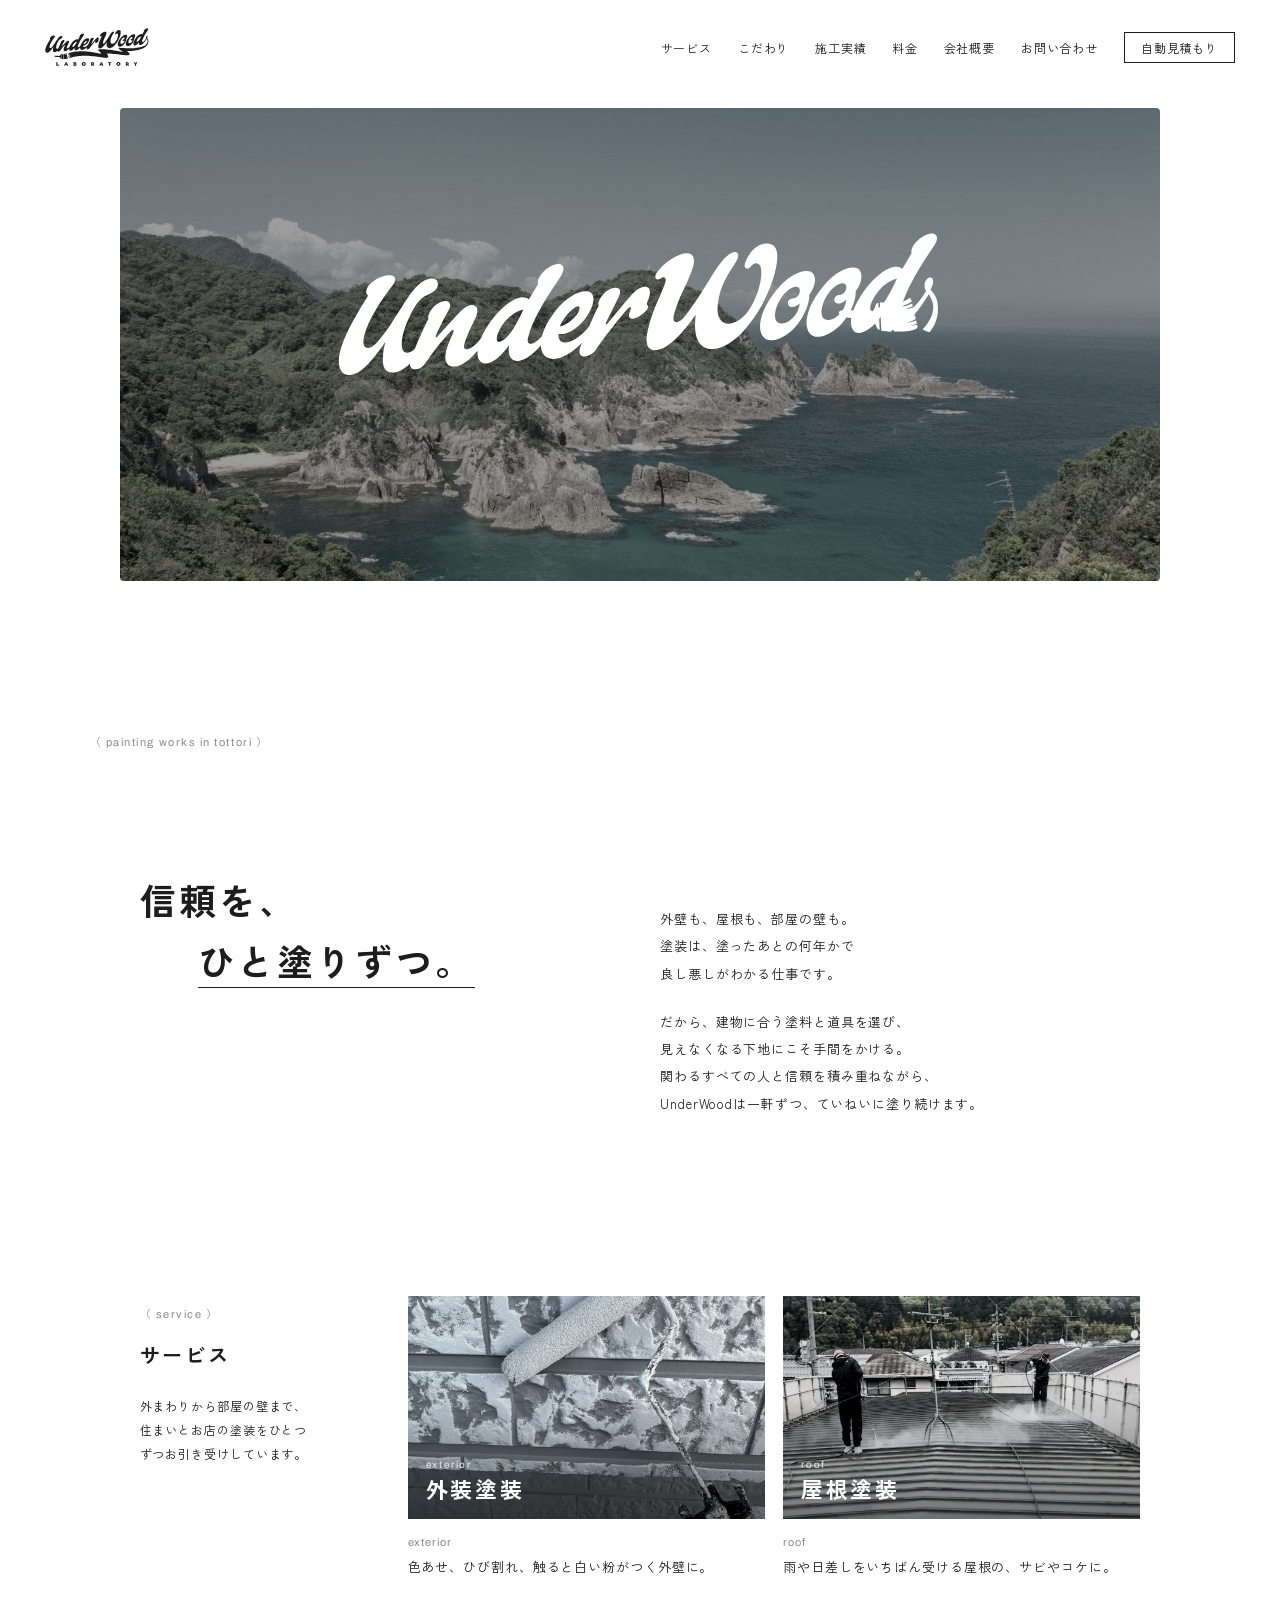
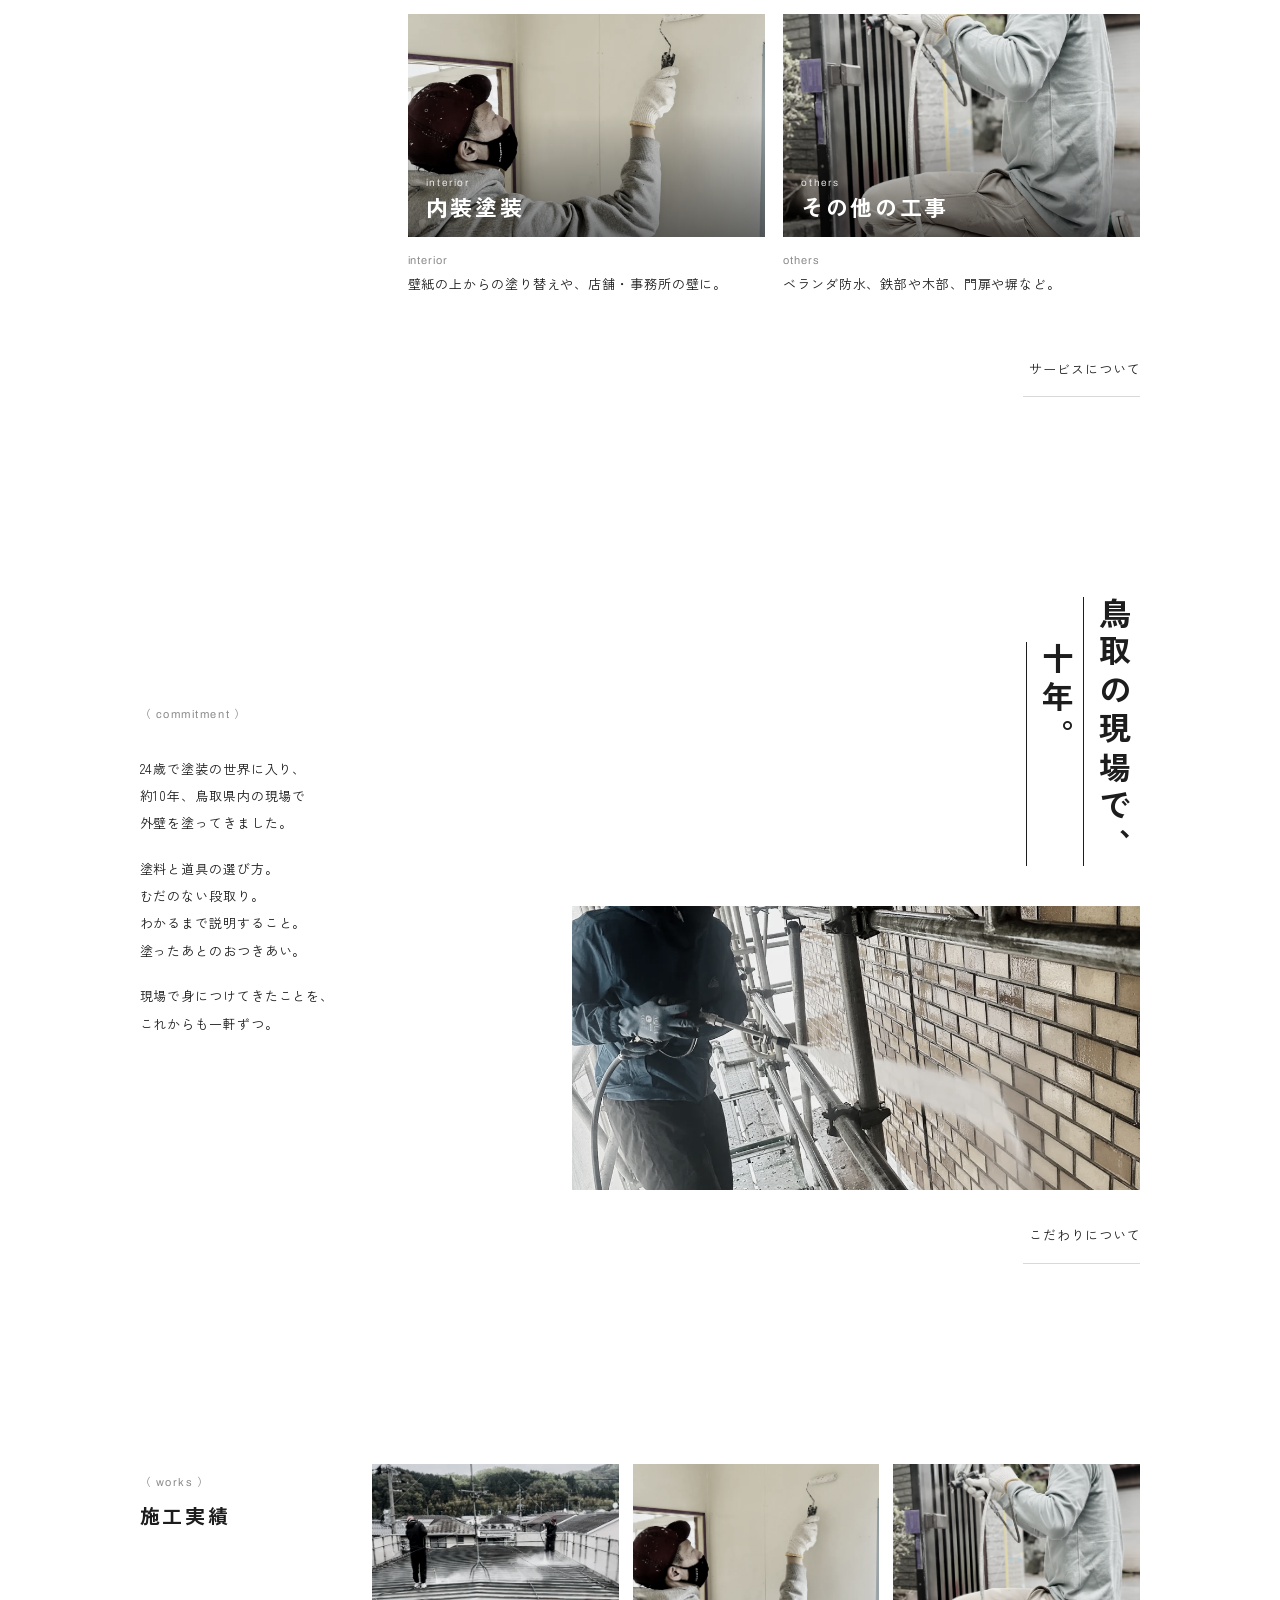
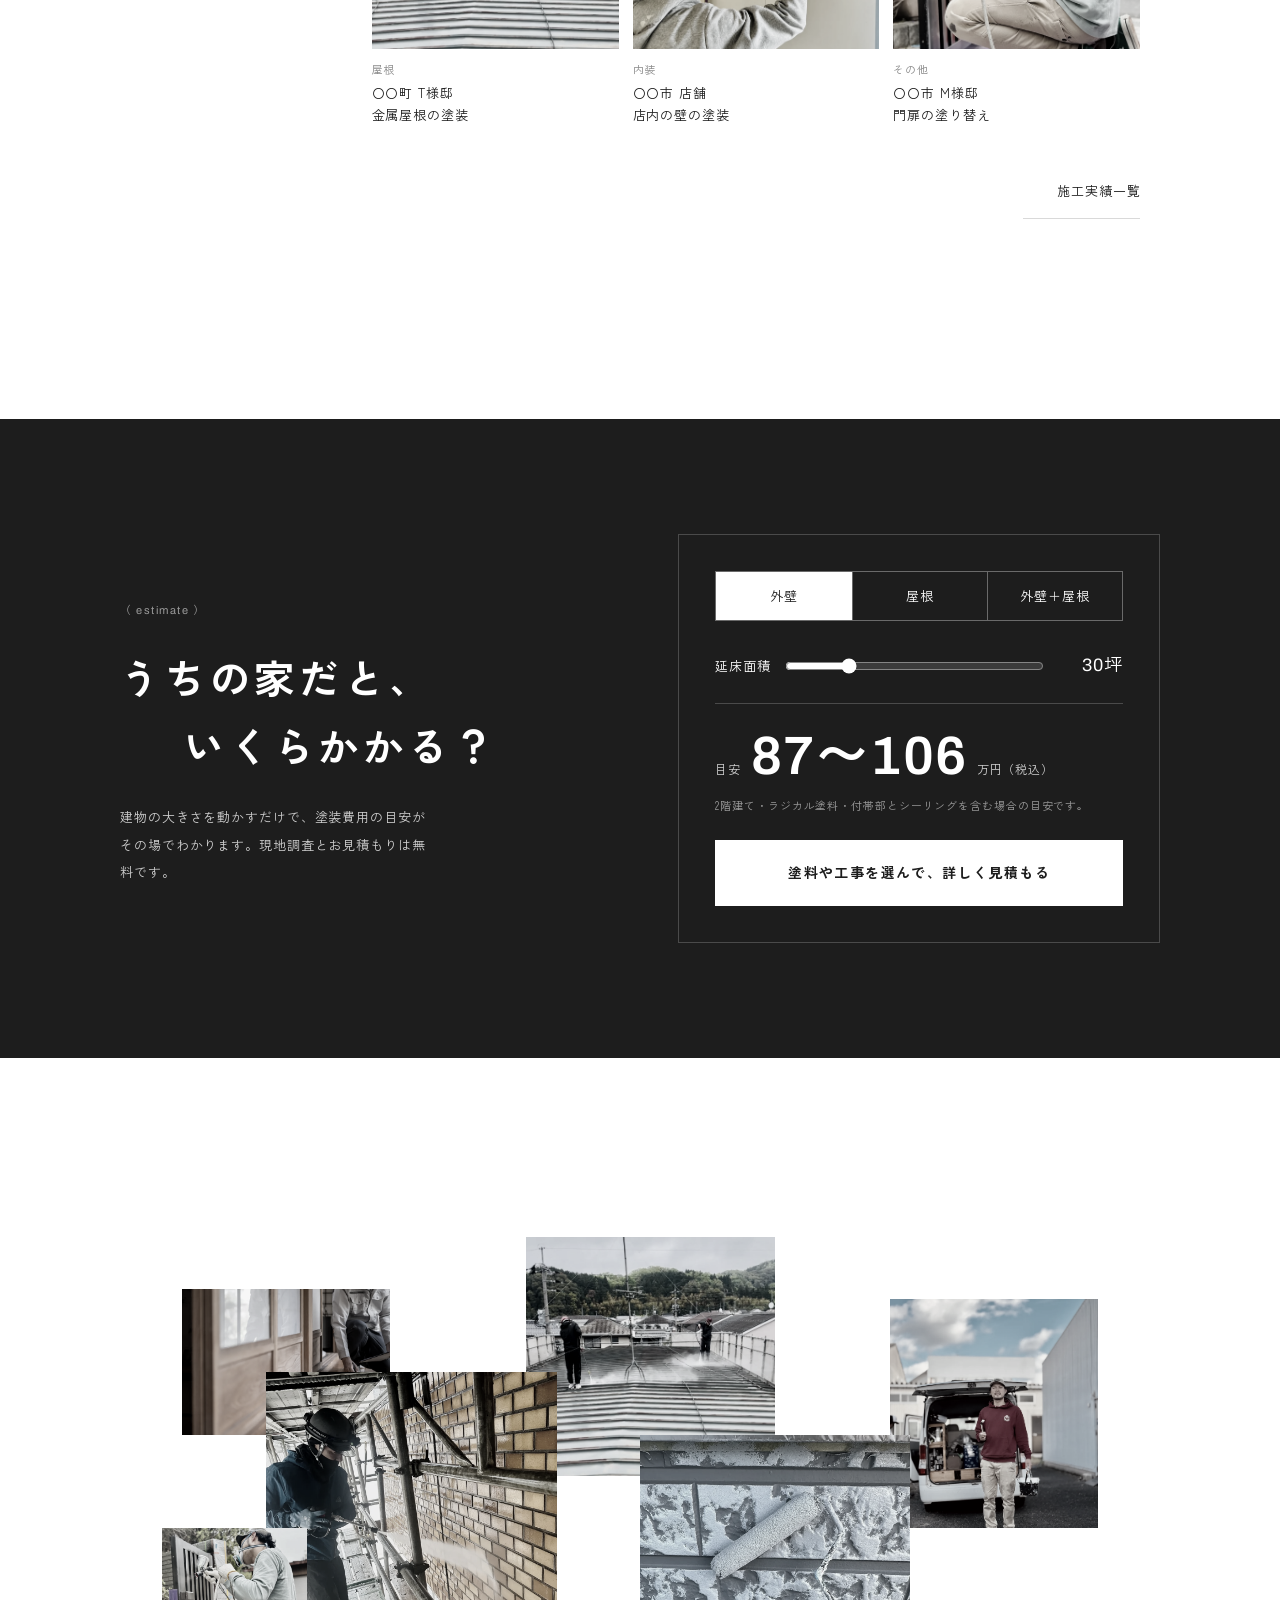
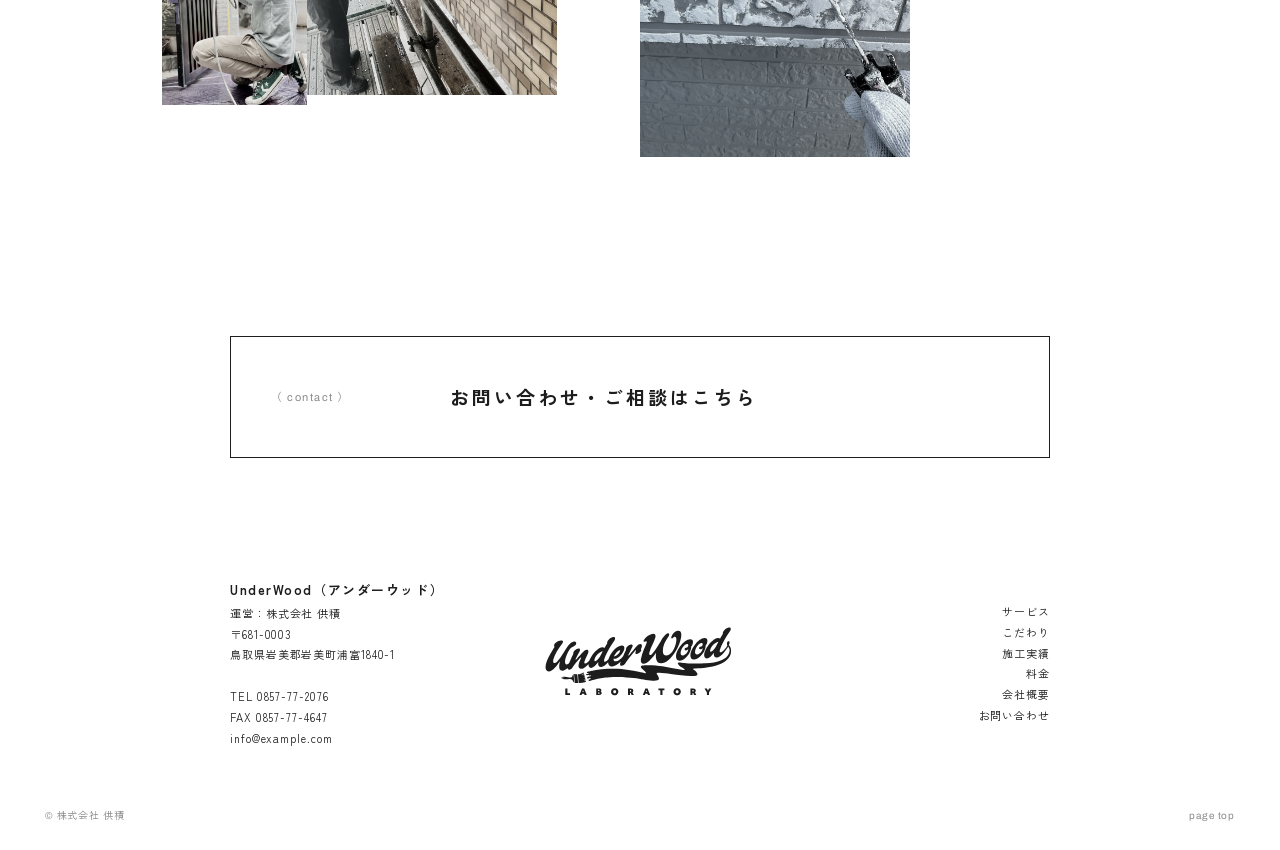
==== commit 3e4bbffb: "Add files via upload" ====
--- a/index.html
+++ b/index.html
@@ -7,25 +7,21 @@
 <meta name="description" content="外壁塗装・屋根塗装・内装塗装のUnderWood。住まいの塗り替えを、下地づくりから丁寧に。">
 <link rel="preconnect" href="https://fonts.googleapis.com">
 <link rel="preconnect" href="https://fonts.gstatic.com" crossorigin>
-<link href="https://fonts.googleapis.com/css2?family=Archivo:wdth,wght@62..125,500;62..125,700&family=Zen+Kaku+Gothic+New:wght@400;700;900&display=swap" rel="stylesheet">
+<link href="https://fonts.googleapis.com/css2?family=Archivo:wdth,wght@62..125,400;62..125,600&family=Zen+Kaku+Gothic+New:wght@400;700&display=swap" rel="stylesheet">
 <link rel="stylesheet" href="assets/style.css">
 </head>
 <body>
 <a class="visually-hidden" href="#main">本文へ移動</a>
-<header class="site-header">
-  <div class="wrap">
-    <a class="brand" href="index.html"><svg viewBox="40 140 870 330" role="img" aria-label="UnderWood"><path d="M726.16,329.91c61.43.59,167.86-16.65,166.75-80.91-.28-5.92-.76-11.99-3.81-17.39-.5-.97-4.63-7.22-6.91-9.18,1.44-2.65,2.44-4.18,3.26-6.98.74-2.62.92-6.55-.17-8.42-1.16-2.01-4.07-2.37-6.17-1.16-2.1,1.49-5.18,4.73-5.16,10.24.02,4.24.66,5.32,2.08,8.56-.84,1.42-1.69,2.8-2.55,4.15,1.16,1.65,2.21,3.36,3.23,5.11.76-1.25,1.47-2.44,2.1-3.54.31-.45.54-.9.74-1.33,2.23,2.36,5.72,10.08,6.27,13.46,1.37,6.1-.8,16.13-3.31,20.3-7.67,14.38-12.79,19.25-31.51,28.52-24.7,12.23-48.61,12.65-73.4,15-25.62,1.73-64.95,1.82-90.61-.59-10.05-.95-15.18-1.23-28.45-3.15-19.87-2.91-5.16,14.64,5.18,20.25,6.95,3.76,26.71,16.22,10.67,14.05-32.22-4.35-64.52-11.24-96.58-16.6-20.72-3.45-49.05-6.25-72.99-5.37-19.2.69-37.68.9-16.16,19.52,30.94,26.77,4.65,15.32-19.21,11.04-15.14-2.7-31.5-5.86-46.72-8.14-26.68-4.18-52.11-6.55-80.21-5.46-7.22.28-22.25.32-42.64,2.14-12.51,1.11-21.53,2.84-37.56,5.62-7.96,1.38-26.53,5.84-26.53,5.84-1.68.49-4.58,1.81-3.95,4.15.47,1.77,2.02,2.02,4.37,1.46,1.39-.29,4.28-.35,4.59.9.66,2.7-7.74,3.39-8.99,3.65-1.89.36-3.97,1.62-3.38,3.65.53,1.84,2.91,2.21,4.94,1.69l4.35-1.06c1.84-.71,2.98-.68,3.58.93.3.79.69,2.03,2.14,1.77,1.18-.21,2.04-.92,3.56-1.17,1.52-.25,2.44.24,2.86,1.13.41.87-.05,2.8-1.59,3.14-4.4.95-8.22,2.03-12.75,3.69-2.74,1.07-3.39,3.36-3.1,4.89.31,1.58,3.34,2.29,5.13,1.67,2.51-.54,5.22-1.85,7.75-2.38,1.62-.6,3.1,0,3.81,1.55.46,1-.72,2.98-2.74,3.81-1.18.26-4.07,1.17-5.24,1.43-1.56.55-2.86,3.34-1.43,5.24,1,1.33,3.22,2.15,5.01,1.55,29.91-9.16,47.91-13.21,65.03-15.06,29.11-2.89,34.12-3.49,70.17-3.51,17.22,0,48.45,3.27,66.18,5.27,36.31,4.1,57.61,10.78,87.27,12.41,12.53.76,29.24.14,28.93-8.71-.31-8.73-4.28-14-9.58-21.17-9.2-12.44,39.9-3.81,63.15-1,37.18,4.49,61.31,7.4,93.03,9.18,19.11,1.09,36.43-1.47,27.81-14.08-3.71-5.41-6.84-8.18-14.64-14.03-4.8-3.59-5.01-7.59,4.14-6.55Z"/><path d="M239.47,309c-.1,1.09-.15,2.15-.15,3.15,0,8.1,3.44,15.94,12.55,15.26,10.12-.76,23.29-13.08,32.4-26.52,0,0-.61,4.91-.61,7.54,0,8.5,3.64,15.92,13.77,15.17,10.77-.81,22.19-10.67,31.83-22.02.4,11.54,6.48,20.16,18.99,19.22,11-.82,25.64-8.65,39.5-23.05-.47,1.11-.95,2.24-1.44,3.39-1.42,3.55-2.23,6.65-2.23,9.28,0,4.25,2.03,7.14,6.28,6.82q.2-.02.41-.03c7.69-.78,13.36-4.44,17.82-11.26,12.55-18.96,38.07-50.43,44.75-57.21,1.21-1.1,2.23-1.58,2.83-1.63.81-.06,1.01.33,1.01,1.14,0,1.42-.81,3.7-1.21,4.14-1.01,2.3-1.62,4.78-1.62,6.6,0,3.04,1.62,5.14,5.27,4.87,6.88-.52,21.87-10.55,21.87-17.43,0-1.82-1.82-1.28-1.82-3.51,0-1.62,1.01-3.72,2.23-6.65,1.42-3.55,2.23-6.85,2.23-9.68,0-5.47-2.23-8.74-7.9-8.32-4.25.32-10.12,3.19-16.2,9.51-7.09,7.62-32.19,38.45-35.43,42.14-1.01,1.29-2.03,1.77-2.63,1.82-.41.03-.61-.16-.61-.76,0-.81.61-1.87.61-2.27,3.65-6.95,12.15-24.19,17.62-35.33,1.42-3.14,2.23-5.63,2.23-7.86,0-4.45-3.24-5.83-7.09-5.54-4.66.35-11.74,3.11-17.41,9.61-2.83,3.25-6.48,8.79-6.48,13.44,0,1.01.2,1.81.4,2.6,0,0-4.08,7.81-13.21,28.43-10.16,13.34-22.82,22.65-33.15,23.43-7.7.58-10.73-4.46-10.73-11.34v-1.01c1.42.3,3.24.57,5.06.43,6.07-.46,14.17-3.89,22.47-10.79,12.76-10.67,22.27-27.58,22.27-38.72,0-8.3-5.06-11.97-12.96-11.38-10.12.76-25.11,8.56-40.7,27.75-9.76,12.09-16.36,24.68-19.3,35.77-6.29,7.03-11.86,10.71-15.52,10.98l-.2.02c-3.65.27-4.66-2.28-4.66-4.91,0-1.62.41-3.47.81-4.92,2.83-11.35,8.71-24.14,13.97-34.05,10.93-20.86,24.9-40.94,32.8-53.07,2.23-3.41,3.24-6.72,3.24-9.35,0-5.06-3.65-7.02-8.3-6.67-6.07.46-14.38,4.72-21.46,12.14-4.25,4.57-6.68,9.81-6.68,13.66,0,.81.2,1.6.41,2.4-4.66,7.43-8.91,14.84-12.96,21.82-2.63-2.23-6.07-3.19-9.92-2.9-14.78,1.11-36.24,19.11-52.24,46.43-2.52,4.23-4.55,8.27-6.16,12.09-5.99,7.56-13.47,14.89-19.96,15.38-3.04.23-4.05-1.72-4.05-3.95,0-1.42.41-3.27.81-4.51,3.24-11.18,12.15-29.66,14.58-34.09,2.23-4.22,3.64-8.78,3.64-12.42,0-5.27-3.24-8.46-8.5-8.07-4.45.33-9.92,3.38-15.19,8.83-7.29,7.63-29.16,31.74-32.4,35.43-1.21,1.3-2.02,1.77-2.43,1.8-.61.05-.61-.36-.61-.76,0-.81.41-1.85.41-2.26,2.43-6.05,11.95-24.58,17.82-35.35,1.62-2.95,2.43-5.45,2.43-7.67,0-4.45-3.24-6.03-7.29-5.73-4.46.33-11.54,3.09-17.41,9.6-2.63,3.03-6.68,9-6.68,13.66,0,.81.2,1.6.41,2.4,0,0-6.04,11.26-19.36,42.4-3.17,3.22-6.71,5.1-10,5.35-7.09.53-8.5-6.25-8.5-12.32,0-8.91,3.24-21.91,9.72-35.75,11.34-24.74,18.02-30.71,30.98-35.93,7.09-2.76,10.73-8.5,10.73-13.36s-3.24-8.46-9.92-7.96c-12.35.93-25.11,15.45-31.38,25.23-4.86,7.25-9.52,14.28-13.97,21.29-11.95,19.12-24.3,37.66-33.81,46.87-3.64,3.31-7.09,5.19-9.92,5.4-5.27.39-6.88-3.94-6.88-8.8,0-3.04.61-6.32,1.21-8.6,5.47-20.86,20.65-46.09,40.7-72.29,2.23-3,3.24-5.51,3.24-7.73,0-4.05-3.85-6.19-10.12-5.72-5.87.44-13.57,3.04-21.66,8.91-6.68,4.55-9.32,10.21-9.32,14.26,0,2.63,1.01,4.58,2.84,5.26-14.17,22.52-41.71,66.09-41.71,93.22,0,11.13,4.25,20.74,16,19.86,13.77-1.03,27.54-17.25,35.64-27.37,3.65-4.73,8.91-11.8,14.38-19.5-2.03,7.85-3.64,16.27-3.64,24.37,0,10.93,3.24,19.8,15.19,18.91,8.04-.6,16.19-5.78,23.14-12.47.29,5.01,3.26,8.27,8.45,7.88,5.47-.41,10.12-2.98,14.38-9.58,12.35-18.94,28.95-38.21,35.03-44.13,1.42-1.32,2.63-2.02,3.44-2.08.81-.06,1.01.33,1.01,1.14,0,1.21-.81,3.3-1.21,3.74-4.25,9.43-10.73,23.07-10.73,33.4,0,7.9,3.44,14.32,13.16,13.59,11.26-.84,22.96-11,32.74-22.6ZM357.98,270.87c6.28-11.81,18.22-24.24,23.89-24.67,1.42-.11,2.43.63,2.43,2.25,0,3.04-3.04,8.73-6.48,12.63-4.05,4.35-11.74,11.61-21.46,13.76.41-1.45,1.01-2.71,1.62-3.97ZM282.05,263.8c7.69-7.86,16.2-11.94,22.48-13.22-4.66,10.47-11.95,23.98-15.39,29.3-5.47,7.9-13.16,16.17-18.63,16.58-3.04.23-3.85-1.53-3.85-4.37,0-5.67,4.45-16.94,15.39-28.28Z"/><path d="M480.04,284.93c-.61,2.88-.81,5.53-.81,7.96,0,10.93,4.66,16.05,13.16,15.41,7.29-.54,16.6-5.29,26.12-14.1,11.74-10.8,20.85-22.01,30.57-36.1-.61,4.3-1.01,9.19-1.01,14.05,0,17.61,5.47,36.03,26.52,34.46,29.76-2.23,56.69-40.89,69.65-64.54,9.52-17.72,20.65-46.29,20.65-66.54,0-11.54-4.45-19.31-16.4-18.41-10.93.82-23.08,10.03-29.16,27.09-.61,1.67-.81,2.9-.81,4.11,0,2.63,1.62,4.53,4.05,4.35,2.03-.15,4.25-2.14,5.67-4.07,1.82-2.36,4.25-3.36,6.08-3.49,6.48-.49,7.9,7.3,7.9,12.37v1.01c0,22.88-17.41,70.14-45.36,72.24-9.32.7-16.81-6.03-16.81-20,.2-23.91,10.12-43.68,23.69-63.53,4.05-5.97,5.67-10.35,5.67-13.38,0-3.24-2.03-4.91-5.27-4.67-12.15.91-27.34,25.74-32.8,34.65-10.93,17.83-23.28,38.59-38.67,57.36-4.05,4.76-7.9,7.27-10.73,7.49-3.44.26-4.45-2.5-4.45-5.54,0-2.23.61-4.7,1.01-6.15,7.49-27.49,20.65-45.08,26.93-67.21.81-2.89,1.21-5.35,1.21-7.78,0-7.09-3.24-11.7-10.93-11.13l-.2.02c-9.92.74-27.54,8.95-41.51,27.2-1.62,2.15-2.23,4.22-2.23,6.04,0,2.43,1.42,4.15,3.85,3.96,3.24-.24,4.86-2.79,7.69-3.01,1.82-.14,3.24,1.17,3.24,3.81,0,1.21-.4,2.46-.81,4.11-6.48,18.91-19.64,40.14-25.72,71.98Z"/><path d="M640.38,274.28c0,11.94,5.47,21.05,18.02,20.11,11.95-.89,27.94-10.8,39.48-28.67,6.68-10.22,12.35-22.99,12.35-35.14v-.81c5.47-7.29,8.1-14.98,8.1-21.06,0-8.71-4.66-13.42-13.16-12.78-14.58,1.09-31.18,12.26-47.38,34.73-12.55,17.54-17.41,32.69-17.41,43.62ZM671.16,233.1c7.49-10.68,14.78-14.47,19.64-14.83,3.64-.27,6.08,1.57,6.08,5.42,0,6.07-4.25,11.05-10.33,11.5l-.41.03c-3.65.27-6.28,3.31-6.28,6.54,0,3.65,2.43,5.69,6.28,5.4,1.62-.12,3.64-.68,5.87-1.86,1.62-1.13,3.44-2.08,4.86-3.2-.81,5.12-2.63,10.93-5.67,15.2-5.67,8.12-13.36,12.74-19.44,13.2-7.29.55-10.12-4.51-10.12-11.19,0-7.29,3.24-17.25,9.52-26.22Z"/><path d="M724.41,289.44c11.95-.89,27.94-10.8,39.48-28.67,6.68-10.22,12.35-22.99,12.35-35.14v-.81c5.47-7.29,8.1-14.98,8.1-21.06,0-8.71-4.66-13.42-13.16-12.78-14.58,1.09-31.18,12.26-47.38,34.73-12.55,17.54-17.41,32.69-17.41,43.62,0,11.94,5.47,21.05,18.02,20.11ZM737.17,228.15c7.49-10.68,14.78-14.47,19.64-14.83,3.64-.27,6.08,1.57,6.08,5.42,0,6.07-4.25,11.05-10.33,11.5q-.2.02-.4.03c-3.64.27-6.28,3.31-6.28,6.54,0,3.65,2.43,5.69,6.28,5.4,1.62-.12,3.64-.68,5.87-1.86,1.62-1.13,3.44-2.08,4.86-3.2-.81,5.12-2.63,10.93-5.67,15.2-5.67,8.12-13.36,12.74-19.44,13.2-7.29.54-10.12-4.51-10.12-11.19,0-7.29,3.24-17.25,9.52-26.22Z"/><path d="M782.01,283.98c10.12-.74,23.28-13.08,32.4-26.51,0,0-.62,4.9-.62,7.54,0,8.51,3.66,15.92,13.77,15.16,19.66-1.46,41.46-33.09,50.69-48.87-.96-1.9-1.91-3.81-2.77-5.75-10.95,18.26-23.97,29.74-29.9,30.19l-.19.02c-3.66.28-4.66-2.29-4.66-4.92,0-1.61.4-3.46.81-4.92,2.82-11.35,8.7-24.13,13.96-34.04,10.93-20.86,24.91-40.94,32.81-53.08,2.22-3.4,3.22-6.72,3.22-9.36,0-5.06-3.64-7.02-8.3-6.65-6.06.45-14.36,4.71-21.46,12.13-4.24,4.57-6.67,9.82-6.67,13.67,0,.8.19,1.59.4,2.39-4.66,7.43-8.9,14.85-12.96,21.83-2.63-2.23-6.06-3.19-9.93-2.91-14.78,1.11-36.24,19.13-52.23,46.43-7.69,12.94-10.93,24.12-10.93,32.41s3.45,15.94,12.56,15.25ZM812.17,220.38c7.69-7.87,16.2-11.94,22.47-13.22-4.64,10.46-11.94,23.98-15.38,29.3-5.47,7.9-13.17,16.16-18.62,16.58-3.03.23-3.85-1.54-3.85-4.37,0-5.68,4.45-16.94,15.38-28.29Z"/><path d="M220.11,359.73l-1.12-4.07c-4.47,2.24-8.99,4.46-14.53,4.65,3.89-1.59,7.49-2.69,10.67-4.95l3.15-2.23-.87-3.04-1.05.27c.35-.56.58-1.17.29-1.54-.44-.57-1.31-.95-1.74-.57-4.79,4.28-11.91,6.7-18.54,7.87l-5.33.71c-.14.31-.06.94-.02,1.39l.87,10.04.91,10.67.89,10.35.63,7.04c10.07.44,19.62-.66,28.68-3.52,1.5-.47,2.97-.97,4.04-1.97,1.58-1.46.18-4.86.26-4.86l-.7.06c-2.83.25-5.31,1.51-8.3,1.15,3.05-.98,5.81-1.52,8.49-2.92l-1.36-4.55c-4.23,1.79-8.44,3.23-13.33,3.17,3.73-1.24,7.18-2.07,10.34-3.91l2.45-1.65-1.42-4.82c-2.45.41-4.44,1.52-7.08,1.21l6.76-2.58-2.55-9.72c-2.51.82-4.77,1.45-7.23,2-.71.16-1.46.21-2.26-.05,3.22-.99,6.01-1.97,8.98-3.63Z"/><path d="M164.03,367.67c1.84-2.3,2.64-5.09,3.27-7.95.39-1.79,1.64-3.19,3.68-3l3.27,38.21c-1.6.3-3.67-1.71-4.31-3.52-2.53-7.18-7.3-13.04-15.36-13.15-2.96-.04-5.72.54-8.64.84-9.52.97-17.28.66-26.94-2.29-2.09-.64-3.27-2.19-3.34-4.1s.87-3.08,2.76-3.47c11.46-2.35,20.45-1.01,32.41,1.81,5.38,1.27,10.16.4,13.19-3.39ZM119.52,371.64c-.35.19-.79.87-.8,1.24-.02.41.5,1.25.97,1.57,1.33.9,3.07,1.02,4.29.35.6-.33,1.11-1.14.92-1.71-.56-1.68-3.61-2.41-5.38-1.46Z"/><path d="M186.47,356.5l-5.25-.37-8.03-.34.8,9.45.84,9.73.91,10.67.89,10.51,6.94.42,5.64.26c.57.03,1.8-.24,2-.71.51-1.16.12-2.43.02-3.62l-.43-5.03-.34-3.94-.87-10.2-.94-11.12-.34-3.98c-.05-.59-1.09-1.69-1.83-1.74Z"/><path d="M133.03,421.61h9.76v22.51h12.07v7.77h-21.84v-30.28Z"/><path d="M209.77,421.61h9.96l11.71,30.28h-10.16l-1.91-6.26h-9.84l-1.91,6.26h-9.52l11.68-30.28ZM217.18,438.47l-2.71-8.89-2.75,8.89h5.46Z"/><path d="M274.88,421.61h12.27c7.41,0,11.12,2.62,11.12,7.85,0,1.38-.3,2.62-.9,3.73-.6,1.1-1.43,1.96-2.49,2.57,1.54.48,2.76,1.36,3.65,2.65.89,1.29,1.33,2.82,1.33,4.6,0,5.92-3.84,8.89-11.52,8.89h-13.47v-30.28ZM286.47,433.64c2.1,0,3.15-.93,3.15-2.79s-1.05-2.79-3.15-2.79h-3.03v5.58h3.03ZM287.59,445.44c2.1,0,3.15-.93,3.15-2.79s-1.05-2.79-3.15-2.79h-4.14v5.58h4.14Z"/><path d="M359.43,452.53c-2.47,0-4.73-.39-6.77-1.16-2.05-.77-3.81-1.86-5.3-3.27s-2.64-3.08-3.45-5c-.81-1.93-1.22-4.05-1.22-6.36s.42-4.34,1.26-6.25c.84-1.91,2.01-3.58,3.53-5s3.29-2.53,5.32-3.33,4.24-1.19,6.63-1.19,4.73.38,6.77,1.16c2.04.77,3.81,1.86,5.3,3.27,1.49,1.41,2.64,3.07,3.45,5,.81,1.93,1.22,4.04,1.22,6.35s-.42,4.34-1.26,6.26c-.84,1.91-2.01,3.58-3.53,5-1.51,1.42-3.29,2.53-5.32,3.33-2.03.8-4.24,1.2-6.63,1.2ZM366.17,436.79c0-1.43-.29-2.7-.86-3.8-.57-1.1-1.36-1.97-2.37-2.59-1.01-.62-2.18-.94-3.51-.94s-2.46.31-3.49.92-1.82,1.46-2.39,2.55c-.57,1.09-.86,2.35-.86,3.79s.29,2.7.86,3.8c.57,1.1,1.36,1.97,2.37,2.59,1.01.62,2.18.94,3.51.94s2.5-.3,3.51-.92c1.01-.61,1.8-1.47,2.37-2.57.57-1.1.86-2.36.86-3.76Z"/><path d="M420.4,421.61h11.87c3.93,0,6.98.94,9.15,2.83,2.16,1.89,3.25,4.53,3.25,7.93,0,1.65-.39,3.15-1.16,4.52-.77,1.37-1.74,2.53-2.91,3.49l6.97,11.52h-10.48l-4.42-8.85h-3.07v8.85h-9.2v-30.28ZM431,436.11c2.92,0,4.38-1.27,4.38-3.83,0-1.3-.35-2.25-1.04-2.85-.69-.6-1.81-.89-3.35-.89h-1.39v7.57h1.39Z"/><path d="M500.09,421.61h9.96l11.71,30.28h-10.16l-1.91-6.26h-9.84l-1.91,6.26h-9.52l11.68-30.28ZM507.5,438.47l-2.71-8.89-2.75,8.89h5.46Z"/><path d="M568.71,429.38h-8.89v-7.77h27.53v7.77h-8.89v22.51h-9.76v-22.51Z"/><path d="M645.73,452.53c-2.47,0-4.73-.39-6.77-1.16s-3.81-1.86-5.3-3.27c-1.49-1.41-2.64-3.08-3.45-5-.81-1.93-1.22-4.05-1.22-6.36s.42-4.34,1.26-6.25c.84-1.91,2.01-3.58,3.53-5,1.51-1.42,3.29-2.53,5.32-3.33s4.24-1.19,6.63-1.19,4.73.38,6.77,1.16c2.05.77,3.81,1.86,5.3,3.27,1.49,1.41,2.64,3.07,3.45,5,.81,1.93,1.21,4.04,1.21,6.35s-.42,4.34-1.26,6.26c-.84,1.91-2.01,3.58-3.53,5-1.51,1.42-3.29,2.53-5.32,3.33-2.03.8-4.24,1.2-6.64,1.2ZM652.46,436.79c0-1.43-.28-2.7-.86-3.8-.57-1.1-1.36-1.97-2.37-2.59-1.01-.62-2.18-.94-3.51-.94s-2.46.31-3.49.92c-1.02.61-1.82,1.46-2.39,2.55-.57,1.09-.86,2.35-.86,3.79s.28,2.7.86,3.8c.57,1.1,1.36,1.97,2.37,2.59,1.01.62,2.18.94,3.51.94s2.5-.3,3.51-.92c1.01-.61,1.8-1.47,2.37-2.57.57-1.1.86-2.36.86-3.76Z"/><path d="M706.69,421.61h11.87c3.93,0,6.98.94,9.14,2.83s3.25,4.53,3.25,7.93c0,1.65-.39,3.15-1.16,4.52-.77,1.37-1.74,2.53-2.91,3.49l6.97,11.52h-10.48l-4.42-8.85h-3.07v8.85h-9.2v-30.28ZM717.29,436.11c2.92,0,4.38-1.27,4.38-3.83,0-1.3-.35-2.25-1.04-2.85-.69-.6-1.81-.89-3.35-.89h-1.39v7.57h1.39Z"/><path d="M771.33,421.61h10.72l4.94,10.72,4.94-10.72h10.48l-10.76,18.25v12.03h-9.56v-12.03l-10.76-18.25Z"/></svg></a>
-    <button class="menu-btn" type="button" aria-expanded="false" aria-controls="nav">メニュー</button>
-    <nav class="nav" id="nav" aria-label="メインメニュー">
-      <ul><li><a href="service.html">サービス</a></li><li><a href="commitment.html">こだわり</a></li><li><a href="works.html">施工実績</a></li><li><a href="price.html">料金・自動見積もり</a></li><li><a href="company.html">会社概要</a></li><li class="nav-cta"><a href="contact.html">お問い合わせ</a></li></ul>
-    </nav>
-  </div>
+<header class="hd">
+  <a class="brand" href="index.html"><svg viewBox="40 140 870 330" role="img" aria-label="UnderWood"><path d="M726.16,329.91c61.43.59,167.86-16.65,166.75-80.91-.28-5.92-.76-11.99-3.81-17.39-.5-.97-4.63-7.22-6.91-9.18,1.44-2.65,2.44-4.18,3.26-6.98.74-2.62.92-6.55-.17-8.42-1.16-2.01-4.07-2.37-6.17-1.16-2.1,1.49-5.18,4.73-5.16,10.24.02,4.24.66,5.32,2.08,8.56-.84,1.42-1.69,2.8-2.55,4.15,1.16,1.65,2.21,3.36,3.23,5.11.76-1.25,1.47-2.44,2.1-3.54.31-.45.54-.9.74-1.33,2.23,2.36,5.72,10.08,6.27,13.46,1.37,6.1-.8,16.13-3.31,20.3-7.67,14.38-12.79,19.25-31.51,28.52-24.7,12.23-48.61,12.65-73.4,15-25.62,1.73-64.95,1.82-90.61-.59-10.05-.95-15.18-1.23-28.45-3.15-19.87-2.91-5.16,14.64,5.18,20.25,6.95,3.76,26.71,16.22,10.67,14.05-32.22-4.35-64.52-11.24-96.58-16.6-20.72-3.45-49.05-6.25-72.99-5.37-19.2.69-37.68.9-16.16,19.52,30.94,26.77,4.65,15.32-19.21,11.04-15.14-2.7-31.5-5.86-46.72-8.14-26.68-4.18-52.11-6.55-80.21-5.46-7.22.28-22.25.32-42.64,2.14-12.51,1.11-21.53,2.84-37.56,5.62-7.96,1.38-26.53,5.84-26.53,5.84-1.68.49-4.58,1.81-3.95,4.15.47,1.77,2.02,2.02,4.37,1.46,1.39-.29,4.28-.35,4.59.9.66,2.7-7.74,3.39-8.99,3.65-1.89.36-3.97,1.62-3.38,3.65.53,1.84,2.91,2.21,4.94,1.69l4.35-1.06c1.84-.71,2.98-.68,3.58.93.3.79.69,2.03,2.14,1.77,1.18-.21,2.04-.92,3.56-1.17,1.52-.25,2.44.24,2.86,1.13.41.87-.05,2.8-1.59,3.14-4.4.95-8.22,2.03-12.75,3.69-2.74,1.07-3.39,3.36-3.1,4.89.31,1.58,3.34,2.29,5.13,1.67,2.51-.54,5.22-1.85,7.75-2.38,1.62-.6,3.1,0,3.81,1.55.46,1-.72,2.98-2.74,3.81-1.18.26-4.07,1.17-5.24,1.43-1.56.55-2.86,3.34-1.43,5.24,1,1.33,3.22,2.15,5.01,1.55,29.91-9.16,47.91-13.21,65.03-15.06,29.11-2.89,34.12-3.49,70.17-3.51,17.22,0,48.45,3.27,66.18,5.27,36.31,4.1,57.61,10.78,87.27,12.41,12.53.76,29.24.14,28.93-8.71-.31-8.73-4.28-14-9.58-21.17-9.2-12.44,39.9-3.81,63.15-1,37.18,4.49,61.31,7.4,93.03,9.18,19.11,1.09,36.43-1.47,27.81-14.08-3.71-5.41-6.84-8.18-14.64-14.03-4.8-3.59-5.01-7.59,4.14-6.55Z"/><path d="M239.47,309c-.1,1.09-.15,2.15-.15,3.15,0,8.1,3.44,15.94,12.55,15.26,10.12-.76,23.29-13.08,32.4-26.52,0,0-.61,4.91-.61,7.54,0,8.5,3.64,15.92,13.77,15.17,10.77-.81,22.19-10.67,31.83-22.02.4,11.54,6.48,20.16,18.99,19.22,11-.82,25.64-8.65,39.5-23.05-.47,1.11-.95,2.24-1.44,3.39-1.42,3.55-2.23,6.65-2.23,9.28,0,4.25,2.03,7.14,6.28,6.82q.2-.02.41-.03c7.69-.78,13.36-4.44,17.82-11.26,12.55-18.96,38.07-50.43,44.75-57.21,1.21-1.1,2.23-1.58,2.83-1.63.81-.06,1.01.33,1.01,1.14,0,1.42-.81,3.7-1.21,4.14-1.01,2.3-1.62,4.78-1.62,6.6,0,3.04,1.62,5.14,5.27,4.87,6.88-.52,21.87-10.55,21.87-17.43,0-1.82-1.82-1.28-1.82-3.51,0-1.62,1.01-3.72,2.23-6.65,1.42-3.55,2.23-6.85,2.23-9.68,0-5.47-2.23-8.74-7.9-8.32-4.25.32-10.12,3.19-16.2,9.51-7.09,7.62-32.19,38.45-35.43,42.14-1.01,1.29-2.03,1.77-2.63,1.82-.41.03-.61-.16-.61-.76,0-.81.61-1.87.61-2.27,3.65-6.95,12.15-24.19,17.62-35.33,1.42-3.14,2.23-5.63,2.23-7.86,0-4.45-3.24-5.83-7.09-5.54-4.66.35-11.74,3.11-17.41,9.61-2.83,3.25-6.48,8.79-6.48,13.44,0,1.01.2,1.81.4,2.6,0,0-4.08,7.81-13.21,28.43-10.16,13.34-22.82,22.65-33.15,23.43-7.7.58-10.73-4.46-10.73-11.34v-1.01c1.42.3,3.24.57,5.06.43,6.07-.46,14.17-3.89,22.47-10.79,12.76-10.67,22.27-27.58,22.27-38.72,0-8.3-5.06-11.97-12.96-11.38-10.12.76-25.11,8.56-40.7,27.75-9.76,12.09-16.36,24.68-19.3,35.77-6.29,7.03-11.86,10.71-15.52,10.98l-.2.02c-3.65.27-4.66-2.28-4.66-4.91,0-1.62.41-3.47.81-4.92,2.83-11.35,8.71-24.14,13.97-34.05,10.93-20.86,24.9-40.94,32.8-53.07,2.23-3.41,3.24-6.72,3.24-9.35,0-5.06-3.65-7.02-8.3-6.67-6.07.46-14.38,4.72-21.46,12.14-4.25,4.57-6.68,9.81-6.68,13.66,0,.81.2,1.6.41,2.4-4.66,7.43-8.91,14.84-12.96,21.82-2.63-2.23-6.07-3.19-9.92-2.9-14.78,1.11-36.24,19.11-52.24,46.43-2.52,4.23-4.55,8.27-6.16,12.09-5.99,7.56-13.47,14.89-19.96,15.38-3.04.23-4.05-1.72-4.05-3.95,0-1.42.41-3.27.81-4.51,3.24-11.18,12.15-29.66,14.58-34.09,2.23-4.22,3.64-8.78,3.64-12.42,0-5.27-3.24-8.46-8.5-8.07-4.45.33-9.92,3.38-15.19,8.83-7.29,7.63-29.16,31.74-32.4,35.43-1.21,1.3-2.02,1.77-2.43,1.8-.61.05-.61-.36-.61-.76,0-.81.41-1.85.41-2.26,2.43-6.05,11.95-24.58,17.82-35.35,1.62-2.95,2.43-5.45,2.43-7.67,0-4.45-3.24-6.03-7.29-5.73-4.46.33-11.54,3.09-17.41,9.6-2.63,3.03-6.68,9-6.68,13.66,0,.81.2,1.6.41,2.4,0,0-6.04,11.26-19.36,42.4-3.17,3.22-6.71,5.1-10,5.35-7.09.53-8.5-6.25-8.5-12.32,0-8.91,3.24-21.91,9.72-35.75,11.34-24.74,18.02-30.71,30.98-35.93,7.09-2.76,10.73-8.5,10.73-13.36s-3.24-8.46-9.92-7.96c-12.35.93-25.11,15.45-31.38,25.23-4.86,7.25-9.52,14.28-13.97,21.29-11.95,19.12-24.3,37.66-33.81,46.87-3.64,3.31-7.09,5.19-9.92,5.4-5.27.39-6.88-3.94-6.88-8.8,0-3.04.61-6.32,1.21-8.6,5.47-20.86,20.65-46.09,40.7-72.29,2.23-3,3.24-5.51,3.24-7.73,0-4.05-3.85-6.19-10.12-5.72-5.87.44-13.57,3.04-21.66,8.91-6.68,4.55-9.32,10.21-9.32,14.26,0,2.63,1.01,4.58,2.84,5.26-14.17,22.52-41.71,66.09-41.71,93.22,0,11.13,4.25,20.74,16,19.86,13.77-1.03,27.54-17.25,35.64-27.37,3.65-4.73,8.91-11.8,14.38-19.5-2.03,7.85-3.64,16.27-3.64,24.37,0,10.93,3.24,19.8,15.19,18.91,8.04-.6,16.19-5.78,23.14-12.47.29,5.01,3.26,8.27,8.45,7.88,5.47-.41,10.12-2.98,14.38-9.58,12.35-18.94,28.95-38.21,35.03-44.13,1.42-1.32,2.63-2.02,3.44-2.08.81-.06,1.01.33,1.01,1.14,0,1.21-.81,3.3-1.21,3.74-4.25,9.43-10.73,23.07-10.73,33.4,0,7.9,3.44,14.32,13.16,13.59,11.26-.84,22.96-11,32.74-22.6ZM357.98,270.87c6.28-11.81,18.22-24.24,23.89-24.67,1.42-.11,2.43.63,2.43,2.25,0,3.04-3.04,8.73-6.48,12.63-4.05,4.35-11.74,11.61-21.46,13.76.41-1.45,1.01-2.71,1.62-3.97ZM282.05,263.8c7.69-7.86,16.2-11.94,22.48-13.22-4.66,10.47-11.95,23.98-15.39,29.3-5.47,7.9-13.16,16.17-18.63,16.58-3.04.23-3.85-1.53-3.85-4.37,0-5.67,4.45-16.94,15.39-28.28Z"/><path d="M480.04,284.93c-.61,2.88-.81,5.53-.81,7.96,0,10.93,4.66,16.05,13.16,15.41,7.29-.54,16.6-5.29,26.12-14.1,11.74-10.8,20.85-22.01,30.57-36.1-.61,4.3-1.01,9.19-1.01,14.05,0,17.61,5.47,36.03,26.52,34.46,29.76-2.23,56.69-40.89,69.65-64.54,9.52-17.72,20.65-46.29,20.65-66.54,0-11.54-4.45-19.31-16.4-18.41-10.93.82-23.08,10.03-29.16,27.09-.61,1.67-.81,2.9-.81,4.11,0,2.63,1.62,4.53,4.05,4.35,2.03-.15,4.25-2.14,5.67-4.07,1.82-2.36,4.25-3.36,6.08-3.49,6.48-.49,7.9,7.3,7.9,12.37v1.01c0,22.88-17.41,70.14-45.36,72.24-9.32.7-16.81-6.03-16.81-20,.2-23.91,10.12-43.68,23.69-63.53,4.05-5.97,5.67-10.35,5.67-13.38,0-3.24-2.03-4.91-5.27-4.67-12.15.91-27.34,25.74-32.8,34.65-10.93,17.83-23.28,38.59-38.67,57.36-4.05,4.76-7.9,7.27-10.73,7.49-3.44.26-4.45-2.5-4.45-5.54,0-2.23.61-4.7,1.01-6.15,7.49-27.49,20.65-45.08,26.93-67.21.81-2.89,1.21-5.35,1.21-7.78,0-7.09-3.24-11.7-10.93-11.13l-.2.02c-9.92.74-27.54,8.95-41.51,27.2-1.62,2.15-2.23,4.22-2.23,6.04,0,2.43,1.42,4.15,3.85,3.96,3.24-.24,4.86-2.79,7.69-3.01,1.82-.14,3.24,1.17,3.24,3.81,0,1.21-.4,2.46-.81,4.11-6.48,18.91-19.64,40.14-25.72,71.98Z"/><path d="M640.38,274.28c0,11.94,5.47,21.05,18.02,20.11,11.95-.89,27.94-10.8,39.48-28.67,6.68-10.22,12.35-22.99,12.35-35.14v-.81c5.47-7.29,8.1-14.98,8.1-21.06,0-8.71-4.66-13.42-13.16-12.78-14.58,1.09-31.18,12.26-47.38,34.73-12.55,17.54-17.41,32.69-17.41,43.62ZM671.16,233.1c7.49-10.68,14.78-14.47,19.64-14.83,3.64-.27,6.08,1.57,6.08,5.42,0,6.07-4.25,11.05-10.33,11.5l-.41.03c-3.65.27-6.28,3.31-6.28,6.54,0,3.65,2.43,5.69,6.28,5.4,1.62-.12,3.64-.68,5.87-1.86,1.62-1.13,3.44-2.08,4.86-3.2-.81,5.12-2.63,10.93-5.67,15.2-5.67,8.12-13.36,12.74-19.44,13.2-7.29.55-10.12-4.51-10.12-11.19,0-7.29,3.24-17.25,9.52-26.22Z"/><path d="M724.41,289.44c11.95-.89,27.94-10.8,39.48-28.67,6.68-10.22,12.35-22.99,12.35-35.14v-.81c5.47-7.29,8.1-14.98,8.1-21.06,0-8.71-4.66-13.42-13.16-12.78-14.58,1.09-31.18,12.26-47.38,34.73-12.55,17.54-17.41,32.69-17.41,43.62,0,11.94,5.47,21.05,18.02,20.11ZM737.17,228.15c7.49-10.68,14.78-14.47,19.64-14.83,3.64-.27,6.08,1.57,6.08,5.42,0,6.07-4.25,11.05-10.33,11.5q-.2.02-.4.03c-3.64.27-6.28,3.31-6.28,6.54,0,3.65,2.43,5.69,6.28,5.4,1.62-.12,3.64-.68,5.87-1.86,1.62-1.13,3.44-2.08,4.86-3.2-.81,5.12-2.63,10.93-5.67,15.2-5.67,8.12-13.36,12.74-19.44,13.2-7.29.54-10.12-4.51-10.12-11.19,0-7.29,3.24-17.25,9.52-26.22Z"/><path d="M782.01,283.98c10.12-.74,23.28-13.08,32.4-26.51,0,0-.62,4.9-.62,7.54,0,8.51,3.66,15.92,13.77,15.16,19.66-1.46,41.46-33.09,50.69-48.87-.96-1.9-1.91-3.81-2.77-5.75-10.95,18.26-23.97,29.74-29.9,30.19l-.19.02c-3.66.28-4.66-2.29-4.66-4.92,0-1.61.4-3.46.81-4.92,2.82-11.35,8.7-24.13,13.96-34.04,10.93-20.86,24.91-40.94,32.81-53.08,2.22-3.4,3.22-6.72,3.22-9.36,0-5.06-3.64-7.02-8.3-6.65-6.06.45-14.36,4.71-21.46,12.13-4.24,4.57-6.67,9.82-6.67,13.67,0,.8.19,1.59.4,2.39-4.66,7.43-8.9,14.85-12.96,21.83-2.63-2.23-6.06-3.19-9.93-2.91-14.78,1.11-36.24,19.13-52.23,46.43-7.69,12.94-10.93,24.12-10.93,32.41s3.45,15.94,12.56,15.25ZM812.17,220.38c7.69-7.87,16.2-11.94,22.47-13.22-4.64,10.46-11.94,23.98-15.38,29.3-5.47,7.9-13.17,16.16-18.62,16.58-3.03.23-3.85-1.54-3.85-4.37,0-5.68,4.45-16.94,15.38-28.29Z"/><path d="M220.11,359.73l-1.12-4.07c-4.47,2.24-8.99,4.46-14.53,4.65,3.89-1.59,7.49-2.69,10.67-4.95l3.15-2.23-.87-3.04-1.05.27c.35-.56.58-1.17.29-1.54-.44-.57-1.31-.95-1.74-.57-4.79,4.28-11.91,6.7-18.54,7.87l-5.33.71c-.14.31-.06.94-.02,1.39l.87,10.04.91,10.67.89,10.35.63,7.04c10.07.44,19.62-.66,28.68-3.52,1.5-.47,2.97-.97,4.04-1.97,1.58-1.46.18-4.86.26-4.86l-.7.06c-2.83.25-5.31,1.51-8.3,1.15,3.05-.98,5.81-1.52,8.49-2.92l-1.36-4.55c-4.23,1.79-8.44,3.23-13.33,3.17,3.73-1.24,7.18-2.07,10.34-3.91l2.45-1.65-1.42-4.82c-2.45.41-4.44,1.52-7.08,1.21l6.76-2.58-2.55-9.72c-2.51.82-4.77,1.45-7.23,2-.71.16-1.46.21-2.26-.05,3.22-.99,6.01-1.97,8.98-3.63Z"/><path d="M164.03,367.67c1.84-2.3,2.64-5.09,3.27-7.95.39-1.79,1.64-3.19,3.68-3l3.27,38.21c-1.6.3-3.67-1.71-4.31-3.52-2.53-7.18-7.3-13.04-15.36-13.15-2.96-.04-5.72.54-8.64.84-9.52.97-17.28.66-26.94-2.29-2.09-.64-3.27-2.19-3.34-4.1s.87-3.08,2.76-3.47c11.46-2.35,20.45-1.01,32.41,1.81,5.38,1.27,10.16.4,13.19-3.39ZM119.52,371.64c-.35.19-.79.87-.8,1.24-.02.41.5,1.25.97,1.57,1.33.9,3.07,1.02,4.29.35.6-.33,1.11-1.14.92-1.71-.56-1.68-3.61-2.41-5.38-1.46Z"/><path d="M186.47,356.5l-5.25-.37-8.03-.34.8,9.45.84,9.73.91,10.67.89,10.51,6.94.42,5.64.26c.57.03,1.8-.24,2-.71.51-1.16.12-2.43.02-3.62l-.43-5.03-.34-3.94-.87-10.2-.94-11.12-.34-3.98c-.05-.59-1.09-1.69-1.83-1.74Z"/><path d="M133.03,421.61h9.76v22.51h12.07v7.77h-21.84v-30.28Z"/><path d="M209.77,421.61h9.96l11.71,30.28h-10.16l-1.91-6.26h-9.84l-1.91,6.26h-9.52l11.68-30.28ZM217.18,438.47l-2.71-8.89-2.75,8.89h5.46Z"/><path d="M274.88,421.61h12.27c7.41,0,11.12,2.62,11.12,7.85,0,1.38-.3,2.62-.9,3.73-.6,1.1-1.43,1.96-2.49,2.57,1.54.48,2.76,1.36,3.65,2.65.89,1.29,1.33,2.82,1.33,4.6,0,5.92-3.84,8.89-11.52,8.89h-13.47v-30.28ZM286.47,433.64c2.1,0,3.15-.93,3.15-2.79s-1.05-2.79-3.15-2.79h-3.03v5.58h3.03ZM287.59,445.44c2.1,0,3.15-.93,3.15-2.79s-1.05-2.79-3.15-2.79h-4.14v5.58h4.14Z"/><path d="M359.43,452.53c-2.47,0-4.73-.39-6.77-1.16-2.05-.77-3.81-1.86-5.3-3.27s-2.64-3.08-3.45-5c-.81-1.93-1.22-4.05-1.22-6.36s.42-4.34,1.26-6.25c.84-1.91,2.01-3.58,3.53-5s3.29-2.53,5.32-3.33,4.24-1.19,6.63-1.19,4.73.38,6.77,1.16c2.04.77,3.81,1.86,5.3,3.27,1.49,1.41,2.64,3.07,3.45,5,.81,1.93,1.22,4.04,1.22,6.35s-.42,4.34-1.26,6.26c-.84,1.91-2.01,3.58-3.53,5-1.51,1.42-3.29,2.53-5.32,3.33-2.03.8-4.24,1.2-6.63,1.2ZM366.17,436.79c0-1.43-.29-2.7-.86-3.8-.57-1.1-1.36-1.97-2.37-2.59-1.01-.62-2.18-.94-3.51-.94s-2.46.31-3.49.92-1.82,1.46-2.39,2.55c-.57,1.09-.86,2.35-.86,3.79s.29,2.7.86,3.8c.57,1.1,1.36,1.97,2.37,2.59,1.01.62,2.18.94,3.51.94s2.5-.3,3.51-.92c1.01-.61,1.8-1.47,2.37-2.57.57-1.1.86-2.36.86-3.76Z"/><path d="M420.4,421.61h11.87c3.93,0,6.98.94,9.15,2.83,2.16,1.89,3.25,4.53,3.25,7.93,0,1.65-.39,3.15-1.16,4.52-.77,1.37-1.74,2.53-2.91,3.49l6.97,11.52h-10.48l-4.42-8.85h-3.07v8.85h-9.2v-30.28ZM431,436.11c2.92,0,4.38-1.27,4.38-3.83,0-1.3-.35-2.25-1.04-2.85-.69-.6-1.81-.89-3.35-.89h-1.39v7.57h1.39Z"/><path d="M500.09,421.61h9.96l11.71,30.28h-10.16l-1.91-6.26h-9.84l-1.91,6.26h-9.52l11.68-30.28ZM507.5,438.47l-2.71-8.89-2.75,8.89h5.46Z"/><path d="M568.71,429.38h-8.89v-7.77h27.53v7.77h-8.89v22.51h-9.76v-22.51Z"/><path d="M645.73,452.53c-2.47,0-4.73-.39-6.77-1.16s-3.81-1.86-5.3-3.27c-1.49-1.41-2.64-3.08-3.45-5-.81-1.93-1.22-4.05-1.22-6.36s.42-4.34,1.26-6.25c.84-1.91,2.01-3.58,3.53-5,1.51-1.42,3.29-2.53,5.32-3.33s4.24-1.19,6.63-1.19,4.73.38,6.77,1.16c2.05.77,3.81,1.86,5.3,3.27,1.49,1.41,2.64,3.07,3.45,5,.81,1.93,1.21,4.04,1.21,6.35s-.42,4.34-1.26,6.26c-.84,1.91-2.01,3.58-3.53,5-1.51,1.42-3.29,2.53-5.32,3.33-2.03.8-4.24,1.2-6.64,1.2ZM652.46,436.79c0-1.43-.28-2.7-.86-3.8-.57-1.1-1.36-1.97-2.37-2.59-1.01-.62-2.18-.94-3.51-.94s-2.46.31-3.49.92c-1.02.61-1.82,1.46-2.39,2.55-.57,1.09-.86,2.35-.86,3.79s.28,2.7.86,3.8c.57,1.1,1.36,1.97,2.37,2.59,1.01.62,2.18.94,3.51.94s2.5-.3,3.51-.92c1.01-.61,1.8-1.47,2.37-2.57.57-1.1.86-2.36.86-3.76Z"/><path d="M706.69,421.61h11.87c3.93,0,6.98.94,9.14,2.83s3.25,4.53,3.25,7.93c0,1.65-.39,3.15-1.16,4.52-.77,1.37-1.74,2.53-2.91,3.49l6.97,11.52h-10.48l-4.42-8.85h-3.07v8.85h-9.2v-30.28ZM717.29,436.11c2.92,0,4.38-1.27,4.38-3.83,0-1.3-.35-2.25-1.04-2.85-.69-.6-1.81-.89-3.35-.89h-1.39v7.57h1.39Z"/><path d="M771.33,421.61h10.72l4.94,10.72,4.94-10.72h10.48l-10.76,18.25v12.03h-9.56v-12.03l-10.76-18.25Z"/></svg></a>
+  <button class="menu-btn" type="button" aria-expanded="false" aria-controls="nav">メニュー</button>
+  <nav id="nav" aria-label="メインメニュー"><ul><li><a href="service.html">サービス</a></li><li><a href="commitment.html">こだわり</a></li><li><a href="works.html">施工実績</a></li><li><a href="price.html">料金</a></li><li><a href="company.html">会社概要</a></li><li><a href="contact.html">お問い合わせ</a></li><li><a class="cta" href="price.html">自動見積もり</a></li></ul></nav>
 </header>
 <main id="main">
 
 <section class="hero">
-  <div>
-    <svg id="uw" viewBox="30 135 880 330" role="img" aria-label="UnderWood">
+  <div class="bg"><img src="assets/img/hero.jpg" alt=""></div>
+  <svg id="uw" viewBox="30 135 880 330" role="img" aria-label="UnderWood">
     <defs>
       <!-- 書き順の線（マスク）：白い部分だけロゴが見える -->
       <mask id="m-l0" maskUnits="userSpaceOnUse" x="0" y="0" width="935" height="595">
@@ -87,97 +83,137 @@
         <path d="M186.47,356.5l-5.25-.37-8.03-.34.8,9.45.84,9.73.91,10.67.89,10.51,6.94.42,5.64.26c.57.03,1.8-.24,2-.71.51-1.16.12-2.43.02-3.62l-.43-5.03-.34-3.94-.87-10.2-.94-11.12-.34-3.98c-.05-.59-1.09-1.69-1.83-1.74Z"/>
     </g>
   </svg>
-    <div class="hero-copy">
-      <p>外壁・屋根・内装の塗装</p>
-      <div class="hero-actions">
-        <a class="btn btn-pink" href="price.html">自動見積もりをする</a>
-        <a class="btn btn-line" href="works.html">施工実績を見る</a>
+</section>
+
+<section class="intro">
+  <span class="label">painting works in tottori</span>
+  <div class="cols">
+    <h1>信頼を、<br><span>ひと塗りずつ。</span></h1>
+    <div class="body">
+      <p>外壁も、屋根も、部屋の壁も。<br>塗装は、塗ったあとの何年かで<br>良し悪しがわかる仕事です。</p>
+      <p>だから、建物に合う塗料と道具を選び、<br>見えなくなる下地にこそ手間をかける。<br>関わるすべての人と信頼を積み重ねながら、<br>UnderWoodは一軒ずつ、ていねいに塗り続けます。</p>
+    </div>
+  </div>
+</section>
+
+<section class="svc">
+  <div class="svc-head">
+    <span class="label">service</span>
+    <h2>サービス</h2>
+    <p>外まわりから部屋の壁まで、住まいとお店の塗装をひとつずつお引き受けしています。</p>
+  </div>
+  <div class="svc-grid">
+    <a class="card" href="service.html#exterior">
+      <div class="thumb"><div class="photo "><img src="assets/img/svc-exterior.webp" alt="外装塗装の作業風景" loading="lazy"></div><p class="over"><span>exterior</span>外装塗装</p></div>
+      <p class="meta">exterior</p>
+      <p class="desc">色あせ、ひび割れ、触ると白い粉がつく外壁に。</p>
+    </a>
+    <a class="card" href="service.html#roof">
+      <div class="thumb"><div class="photo "><img src="assets/img/svc-roof.webp" alt="屋根塗装の作業風景" loading="lazy"></div><p class="over"><span>roof</span>屋根塗装</p></div>
+      <p class="meta">roof</p>
+      <p class="desc">雨や日差しをいちばん受ける屋根の、サビやコケに。</p>
+    </a>
+    <a class="card" href="service.html#interior">
+      <div class="thumb"><div class="photo "><img src="assets/img/svc-interior.webp" alt="内装塗装の作業風景" loading="lazy"></div><p class="over"><span>interior</span>内装塗装</p></div>
+      <p class="meta">interior</p>
+      <p class="desc">壁紙の上からの塗り替えや、店舗・事務所の壁に。</p>
+    </a>
+    <a class="card" href="service.html#other">
+      <div class="thumb"><div class="photo "><img src="assets/img/svc-other.webp" alt="その他の工事の作業風景" loading="lazy"></div><p class="over"><span>others</span>その他の工事</p></div>
+      <p class="meta">others</p>
+      <p class="desc">ベランダ防水、鉄部や木部、門扉や塀など。</p>
+    </a>
+  </div>
+  <div class="end"><a class="more" href="service.html">サービスについて</a></div>
+</section>
+
+<section class="about">
+  <div class="body">
+    <span class="label">commitment</span>
+    <p style="margin-top:28px">24歳で塗装の世界に入り、<br>約10年、鳥取県内の現場で<br>外壁を塗ってきました。</p>
+    <p>塗料と道具の選び方。<br>むだのない段取り。<br>わかるまで説明すること。<br>塗ったあとのおつきあい。</p>
+    <p>現場で身につけてきたことを、<br>これからも一軒ずつ。</p>
+  </div>
+  <div class="right">
+    <h2 class="vt"><span>鳥取の現場で、</span><span>十年。</span></h2>
+    <div class="photo "><img src="assets/img/craftsman.webp" alt="足場の上で外壁を高圧洗浄しているところ" loading="lazy"></div>
+    <div class="end"><a class="more" href="commitment.html">こだわりについて</a></div>
+  </div>
+</section>
+
+<section class="tworks">
+  <div><span class="label">works</span><h2>施工実績</h2></div>
+  <div class="grid">
+    <article><div class="photo "><img src="assets/img/svc-roof.webp" alt="金属屋根の塗装工事" loading="lazy"></div><p class="meta">屋根</p><h3>〇〇町 T様邸<br>金属屋根の塗装</h3></article>
+    <article><div class="photo "><img src="assets/img/svc-interior.webp" alt="室内の壁の塗装工事" loading="lazy"></div><p class="meta">内装</p><h3>〇〇市 店舗<br>店内の壁の塗装</h3></article>
+    <article><div class="photo "><img src="assets/img/svc-other.webp" alt="門扉の塗装工事" loading="lazy"></div><p class="meta">その他</p><h3>〇〇市 M様邸<br>門扉の塗り替え</h3></article>
+  </div>
+  <div class="end"><a class="more" href="works.html">施工実績一覧</a></div>
+</section>
+
+<section class="test" id="estimate">
+  <div class="est-in">
+    <div class="est-head">
+      <span class="label">estimate</span>
+      <h2>うちの家だと、<span>いくらかかる？</span></h2>
+      <p>建物の大きさを動かすだけで、塗装費用の目安がその場でわかります。現地調査とお見積もりは無料です。</p>
+    </div>
+    <form class="mini" id="mini" onsubmit="return false">
+      <div class="seg" role="radiogroup" aria-label="工事の内容">
+        <label><input type="radio" name="type" value="wall" checked><span>外壁</span></label>
+        <label><input type="radio" name="type" value="roof"><span>屋根</span></label>
+        <label><input type="radio" name="type" value="both"><span>外壁＋屋根</span></label>
       </div>
-    </div>
-  </div>
-</section>
-
-<section class="sec">
-  <div class="wrap">
-    <div class="sec-head">
-      <span class="en">SERVICE</span>
-      <h2>塗装のご依頼、ひとつずつ</h2>
-      <p>家の外まわりから室内まで。気になっている場所を選んで、詳しい内容をご覧ください。</p>
-    </div>
-    <div class="chips">
-      <a class="chip" href="service.html#exterior"><div class="chip-photo photo"><img src="assets/img/svc-exterior.webp" alt="外壁にローラーで塗料を塗っているところ" loading="lazy"></div><div class="chip-color band c-exterior"><span>EXTERIOR</span></div>
-        <div class="chip-body"><h3>外装塗装</h3><p>色あせ、ひび割れ、触ると白い粉がつく外壁に。</p><span class="more">外装塗装について</span></div></a>
-      <a class="chip" href="service.html#roof"><div class="chip-photo photo"><img src="assets/img/svc-roof.webp" alt="金属屋根を高圧洗浄しているところ" loading="lazy"></div><div class="chip-color band c-roof"><span>ROOF</span></div>
-        <div class="chip-body"><h3>屋根塗装</h3><p>雨や日差しをいちばん受ける屋根の、サビやコケに。</p><span class="more">屋根塗装について</span></div></a>
-      <a class="chip" href="service.html#interior"><div class="chip-photo photo"><img src="assets/img/svc-interior.webp" alt="室内の壁をローラーで塗っているところ" loading="lazy"></div><div class="chip-color band c-interior"><span>INTERIOR</span></div>
-        <div class="chip-body"><h3>内装塗装</h3><p>壁紙の上からの塗り替えや、店舗・事務所の壁に。</p><span class="more">内装塗装について</span></div></a>
-      <a class="chip" href="service.html#other"><div class="chip-photo photo"><img src="assets/img/svc-other.webp" alt="門扉をスプレーガンで塗装しているところ" loading="lazy"></div><div class="chip-color band c-other"><span>OTHERS</span></div>
-        <div class="chip-body"><h3>その他</h3><p>ベランダ防水、鉄部、木部、塀など。</p><span class="more">その他の工事について</span></div></a>
-    </div>
-  </div>
-</section>
-
-<section class="sec" style="background:var(--white)">
-  <div class="wrap split">
-    <div>
-      <div class="sec-head">
-        <span class="en">COMMITMENT</span>
-        <h2>鳥取の現場で、10年。</h2>
+      <div class="slider">
+        <label for="mini-tsubo">延床面積</label>
+        <input id="mini-tsubo" type="range" name="tsubo" min="15" max="80" step="1" value="30">
+        <output id="mini-tsubo-out">30坪</output>
       </div>
-      <p class="lead">代表の木下は、24歳から約10年間、鳥取県内を中心にさまざまな建物の外壁を塗ってきました。塗料や道具の選び方からアフターサービスまで、現場で身につけてきたことを大切にしています。</p>
-      <p style="margin-top:28px"><a class="btn btn-dark" href="commitment.html">こだわりを読む</a></p>
-    </div>
-    <div class="photo tall face"><img src="assets/img/kinoshita.webp" alt="代表の木下 亮太" loading="lazy"></div>
-  </div>
-</section>
-
-<section class="sec">
-  <div class="wrap">
-    <div class="sec-head">
-      <span class="en">WORKS</span>
-      <h2>施工実績</h2>
-    </div>
-    <div class="works">
-      <article class="work"><div class="ph" data-label="施工写真"></div><span class="cat">外装</span><h3>〇〇市 K様邸</h3><p>外壁と付帯部の塗り替え</p></article>
-      <article class="work"><div class="ph" data-label="施工写真"></div><span class="cat">屋根</span><h3>〇〇市 T様邸</h3><p>スレート屋根の塗装</p></article>
-      <article class="work"><div class="ph" data-label="施工写真"></div><span class="cat">内装</span><h3>〇〇町 カフェ店舗</h3><p>店内の壁と天井の塗装</p></article>
-    </div>
-    <p style="margin-top:36px"><a class="btn btn-dark" href="works.html">施工実績をもっと見る</a></p>
-  </div>
-</section>
+      <p class="result"><small>目安</small><span id="mini-total"></span><small>万円（税込）</small></p>
+      <p class="note">2階建て・ラジカル塗料・付帯部とシーリングを含む場合の目安です。</p>
+      <a class="btn-est" href="price.html">塗料や工事を選んで、詳しく見積もる</a>
+    </form>
+  </div>
+</section>
+
+<div class="collage" aria-hidden="true">
+  <div class="photo a"><img src="assets/img/flow-survey.webp" alt="" loading="lazy"></div>
+  <div class="photo b"><img src="assets/img/craftsman.webp" alt="" loading="lazy"></div>
+  <div class="photo c"><img src="assets/img/svc-roof.webp" alt="" loading="lazy"></div>
+  <div class="photo d"><img src="assets/img/svc-exterior.webp" alt="" loading="lazy"></div>
+  <div class="photo e"><img src="assets/img/kinoshita.webp" alt="" loading="lazy"></div>
+  <div class="photo f"><img src="assets/img/svc-other.webp" alt="" loading="lazy"></div>
+</div>
+
+<a class="contact" href="contact.html"><span class="label">contact</span><strong>お問い合わせ・ご相談はこちら</strong></a>
+
 
 </main>
-<section class="cta-band">
-  <div class="wrap">
-    <div>
-      <h2>まずは、おおよその金額から</h2>
-      <p>建物の大きさと塗料を選ぶだけで、費用の目安がわかります。現地調査とお見積もりは無料です。</p>
-    </div>
-    <div class="actions">
-      <a class="btn btn-dark" href="price.html">自動見積もりをする</a>
-      <a class="btn btn-line" href="contact.html">問い合わせる</a>
-    </div>
-  </div>
-</section>
-<footer class="site-footer">
-  <div class="wrap">
-    <div class="cols">
-      <div>
-        <a class="brand" href="index.html"><svg viewBox="40 140 870 330" role="img" aria-label="UnderWood"><path d="M726.16,329.91c61.43.59,167.86-16.65,166.75-80.91-.28-5.92-.76-11.99-3.81-17.39-.5-.97-4.63-7.22-6.91-9.18,1.44-2.65,2.44-4.18,3.26-6.98.74-2.62.92-6.55-.17-8.42-1.16-2.01-4.07-2.37-6.17-1.16-2.1,1.49-5.18,4.73-5.16,10.24.02,4.24.66,5.32,2.08,8.56-.84,1.42-1.69,2.8-2.55,4.15,1.16,1.65,2.21,3.36,3.23,5.11.76-1.25,1.47-2.44,2.1-3.54.31-.45.54-.9.74-1.33,2.23,2.36,5.72,10.08,6.27,13.46,1.37,6.1-.8,16.13-3.31,20.3-7.67,14.38-12.79,19.25-31.51,28.52-24.7,12.23-48.61,12.65-73.4,15-25.62,1.73-64.95,1.82-90.61-.59-10.05-.95-15.18-1.23-28.45-3.15-19.87-2.91-5.16,14.64,5.18,20.25,6.95,3.76,26.71,16.22,10.67,14.05-32.22-4.35-64.52-11.24-96.58-16.6-20.72-3.45-49.05-6.25-72.99-5.37-19.2.69-37.68.9-16.16,19.52,30.94,26.77,4.65,15.32-19.21,11.04-15.14-2.7-31.5-5.86-46.72-8.14-26.68-4.18-52.11-6.55-80.21-5.46-7.22.28-22.25.32-42.64,2.14-12.51,1.11-21.53,2.84-37.56,5.62-7.96,1.38-26.53,5.84-26.53,5.84-1.68.49-4.58,1.81-3.95,4.15.47,1.77,2.02,2.02,4.37,1.46,1.39-.29,4.28-.35,4.59.9.66,2.7-7.74,3.39-8.99,3.65-1.89.36-3.97,1.62-3.38,3.65.53,1.84,2.91,2.21,4.94,1.69l4.35-1.06c1.84-.71,2.98-.68,3.58.93.3.79.69,2.03,2.14,1.77,1.18-.21,2.04-.92,3.56-1.17,1.52-.25,2.44.24,2.86,1.13.41.87-.05,2.8-1.59,3.14-4.4.95-8.22,2.03-12.75,3.69-2.74,1.07-3.39,3.36-3.1,4.89.31,1.58,3.34,2.29,5.13,1.67,2.51-.54,5.22-1.85,7.75-2.38,1.62-.6,3.1,0,3.81,1.55.46,1-.72,2.98-2.74,3.81-1.18.26-4.07,1.17-5.24,1.43-1.56.55-2.86,3.34-1.43,5.24,1,1.33,3.22,2.15,5.01,1.55,29.91-9.16,47.91-13.21,65.03-15.06,29.11-2.89,34.12-3.49,70.17-3.51,17.22,0,48.45,3.27,66.18,5.27,36.31,4.1,57.61,10.78,87.27,12.41,12.53.76,29.24.14,28.93-8.71-.31-8.73-4.28-14-9.58-21.17-9.2-12.44,39.9-3.81,63.15-1,37.18,4.49,61.31,7.4,93.03,9.18,19.11,1.09,36.43-1.47,27.81-14.08-3.71-5.41-6.84-8.18-14.64-14.03-4.8-3.59-5.01-7.59,4.14-6.55Z"/><path d="M239.47,309c-.1,1.09-.15,2.15-.15,3.15,0,8.1,3.44,15.94,12.55,15.26,10.12-.76,23.29-13.08,32.4-26.52,0,0-.61,4.91-.61,7.54,0,8.5,3.64,15.92,13.77,15.17,10.77-.81,22.19-10.67,31.83-22.02.4,11.54,6.48,20.16,18.99,19.22,11-.82,25.64-8.65,39.5-23.05-.47,1.11-.95,2.24-1.44,3.39-1.42,3.55-2.23,6.65-2.23,9.28,0,4.25,2.03,7.14,6.28,6.82q.2-.02.41-.03c7.69-.78,13.36-4.44,17.82-11.26,12.55-18.96,38.07-50.43,44.75-57.21,1.21-1.1,2.23-1.58,2.83-1.63.81-.06,1.01.33,1.01,1.14,0,1.42-.81,3.7-1.21,4.14-1.01,2.3-1.62,4.78-1.62,6.6,0,3.04,1.62,5.14,5.27,4.87,6.88-.52,21.87-10.55,21.87-17.43,0-1.82-1.82-1.28-1.82-3.51,0-1.62,1.01-3.72,2.23-6.65,1.42-3.55,2.23-6.85,2.23-9.68,0-5.47-2.23-8.74-7.9-8.32-4.25.32-10.12,3.19-16.2,9.51-7.09,7.62-32.19,38.45-35.43,42.14-1.01,1.29-2.03,1.77-2.63,1.82-.41.03-.61-.16-.61-.76,0-.81.61-1.87.61-2.27,3.65-6.95,12.15-24.19,17.62-35.33,1.42-3.14,2.23-5.63,2.23-7.86,0-4.45-3.24-5.83-7.09-5.54-4.66.35-11.74,3.11-17.41,9.61-2.83,3.25-6.48,8.79-6.48,13.44,0,1.01.2,1.81.4,2.6,0,0-4.08,7.81-13.21,28.43-10.16,13.34-22.82,22.65-33.15,23.43-7.7.58-10.73-4.46-10.73-11.34v-1.01c1.42.3,3.24.57,5.06.43,6.07-.46,14.17-3.89,22.47-10.79,12.76-10.67,22.27-27.58,22.27-38.72,0-8.3-5.06-11.97-12.96-11.38-10.12.76-25.11,8.56-40.7,27.75-9.76,12.09-16.36,24.68-19.3,35.77-6.29,7.03-11.86,10.71-15.52,10.98l-.2.02c-3.65.27-4.66-2.28-4.66-4.91,0-1.62.41-3.47.81-4.92,2.83-11.35,8.71-24.14,13.97-34.05,10.93-20.86,24.9-40.94,32.8-53.07,2.23-3.41,3.24-6.72,3.24-9.35,0-5.06-3.65-7.02-8.3-6.67-6.07.46-14.38,4.72-21.46,12.14-4.25,4.57-6.68,9.81-6.68,13.66,0,.81.2,1.6.41,2.4-4.66,7.43-8.91,14.84-12.96,21.82-2.63-2.23-6.07-3.19-9.92-2.9-14.78,1.11-36.24,19.11-52.24,46.43-2.52,4.23-4.55,8.27-6.16,12.09-5.99,7.56-13.47,14.89-19.96,15.38-3.04.23-4.05-1.72-4.05-3.95,0-1.42.41-3.27.81-4.51,3.24-11.18,12.15-29.66,14.58-34.09,2.23-4.22,3.64-8.78,3.64-12.42,0-5.27-3.24-8.46-8.5-8.07-4.45.33-9.92,3.38-15.19,8.83-7.29,7.63-29.16,31.74-32.4,35.43-1.21,1.3-2.02,1.77-2.43,1.8-.61.05-.61-.36-.61-.76,0-.81.41-1.85.41-2.26,2.43-6.05,11.95-24.58,17.82-35.35,1.62-2.95,2.43-5.45,2.43-7.67,0-4.45-3.24-6.03-7.29-5.73-4.46.33-11.54,3.09-17.41,9.6-2.63,3.03-6.68,9-6.68,13.66,0,.81.2,1.6.41,2.4,0,0-6.04,11.26-19.36,42.4-3.17,3.22-6.71,5.1-10,5.35-7.09.53-8.5-6.25-8.5-12.32,0-8.91,3.24-21.91,9.72-35.75,11.34-24.74,18.02-30.71,30.98-35.93,7.09-2.76,10.73-8.5,10.73-13.36s-3.24-8.46-9.92-7.96c-12.35.93-25.11,15.45-31.38,25.23-4.86,7.25-9.52,14.28-13.97,21.29-11.95,19.12-24.3,37.66-33.81,46.87-3.64,3.31-7.09,5.19-9.92,5.4-5.27.39-6.88-3.94-6.88-8.8,0-3.04.61-6.32,1.21-8.6,5.47-20.86,20.65-46.09,40.7-72.29,2.23-3,3.24-5.51,3.24-7.73,0-4.05-3.85-6.19-10.12-5.72-5.87.44-13.57,3.04-21.66,8.91-6.68,4.55-9.32,10.21-9.32,14.26,0,2.63,1.01,4.58,2.84,5.26-14.17,22.52-41.71,66.09-41.71,93.22,0,11.13,4.25,20.74,16,19.86,13.77-1.03,27.54-17.25,35.64-27.37,3.65-4.73,8.91-11.8,14.38-19.5-2.03,7.85-3.64,16.27-3.64,24.37,0,10.93,3.24,19.8,15.19,18.91,8.04-.6,16.19-5.78,23.14-12.47.29,5.01,3.26,8.27,8.45,7.88,5.47-.41,10.12-2.98,14.38-9.58,12.35-18.94,28.95-38.21,35.03-44.13,1.42-1.32,2.63-2.02,3.44-2.08.81-.06,1.01.33,1.01,1.14,0,1.21-.81,3.3-1.21,3.74-4.25,9.43-10.73,23.07-10.73,33.4,0,7.9,3.44,14.32,13.16,13.59,11.26-.84,22.96-11,32.74-22.6ZM357.98,270.87c6.28-11.81,18.22-24.24,23.89-24.67,1.42-.11,2.43.63,2.43,2.25,0,3.04-3.04,8.73-6.48,12.63-4.05,4.35-11.74,11.61-21.46,13.76.41-1.45,1.01-2.71,1.62-3.97ZM282.05,263.8c7.69-7.86,16.2-11.94,22.48-13.22-4.66,10.47-11.95,23.98-15.39,29.3-5.47,7.9-13.16,16.17-18.63,16.58-3.04.23-3.85-1.53-3.85-4.37,0-5.67,4.45-16.94,15.39-28.28Z"/><path d="M480.04,284.93c-.61,2.88-.81,5.53-.81,7.96,0,10.93,4.66,16.05,13.16,15.41,7.29-.54,16.6-5.29,26.12-14.1,11.74-10.8,20.85-22.01,30.57-36.1-.61,4.3-1.01,9.19-1.01,14.05,0,17.61,5.47,36.03,26.52,34.46,29.76-2.23,56.69-40.89,69.65-64.54,9.52-17.72,20.65-46.29,20.65-66.54,0-11.54-4.45-19.31-16.4-18.41-10.93.82-23.08,10.03-29.16,27.09-.61,1.67-.81,2.9-.81,4.11,0,2.63,1.62,4.53,4.05,4.35,2.03-.15,4.25-2.14,5.67-4.07,1.82-2.36,4.25-3.36,6.08-3.49,6.48-.49,7.9,7.3,7.9,12.37v1.01c0,22.88-17.41,70.14-45.36,72.24-9.32.7-16.81-6.03-16.81-20,.2-23.91,10.12-43.68,23.69-63.53,4.05-5.97,5.67-10.35,5.67-13.38,0-3.24-2.03-4.91-5.27-4.67-12.15.91-27.34,25.74-32.8,34.65-10.93,17.83-23.28,38.59-38.67,57.36-4.05,4.76-7.9,7.27-10.73,7.49-3.44.26-4.45-2.5-4.45-5.54,0-2.23.61-4.7,1.01-6.15,7.49-27.49,20.65-45.08,26.93-67.21.81-2.89,1.21-5.35,1.21-7.78,0-7.09-3.24-11.7-10.93-11.13l-.2.02c-9.92.74-27.54,8.95-41.51,27.2-1.62,2.15-2.23,4.22-2.23,6.04,0,2.43,1.42,4.15,3.85,3.96,3.24-.24,4.86-2.79,7.69-3.01,1.82-.14,3.24,1.17,3.24,3.81,0,1.21-.4,2.46-.81,4.11-6.48,18.91-19.64,40.14-25.72,71.98Z"/><path d="M640.38,274.28c0,11.94,5.47,21.05,18.02,20.11,11.95-.89,27.94-10.8,39.48-28.67,6.68-10.22,12.35-22.99,12.35-35.14v-.81c5.47-7.29,8.1-14.98,8.1-21.06,0-8.71-4.66-13.42-13.16-12.78-14.58,1.09-31.18,12.26-47.38,34.73-12.55,17.54-17.41,32.69-17.41,43.62ZM671.16,233.1c7.49-10.68,14.78-14.47,19.64-14.83,3.64-.27,6.08,1.57,6.08,5.42,0,6.07-4.25,11.05-10.33,11.5l-.41.03c-3.65.27-6.28,3.31-6.28,6.54,0,3.65,2.43,5.69,6.28,5.4,1.62-.12,3.64-.68,5.87-1.86,1.62-1.13,3.44-2.08,4.86-3.2-.81,5.12-2.63,10.93-5.67,15.2-5.67,8.12-13.36,12.74-19.44,13.2-7.29.55-10.12-4.51-10.12-11.19,0-7.29,3.24-17.25,9.52-26.22Z"/><path d="M724.41,289.44c11.95-.89,27.94-10.8,39.48-28.67,6.68-10.22,12.35-22.99,12.35-35.14v-.81c5.47-7.29,8.1-14.98,8.1-21.06,0-8.71-4.66-13.42-13.16-12.78-14.58,1.09-31.18,12.26-47.38,34.73-12.55,17.54-17.41,32.69-17.41,43.62,0,11.94,5.47,21.05,18.02,20.11ZM737.17,228.15c7.49-10.68,14.78-14.47,19.64-14.83,3.64-.27,6.08,1.57,6.08,5.42,0,6.07-4.25,11.05-10.33,11.5q-.2.02-.4.03c-3.64.27-6.28,3.31-6.28,6.54,0,3.65,2.43,5.69,6.28,5.4,1.62-.12,3.64-.68,5.87-1.86,1.62-1.13,3.44-2.08,4.86-3.2-.81,5.12-2.63,10.93-5.67,15.2-5.67,8.12-13.36,12.74-19.44,13.2-7.29.54-10.12-4.51-10.12-11.19,0-7.29,3.24-17.25,9.52-26.22Z"/><path d="M782.01,283.98c10.12-.74,23.28-13.08,32.4-26.51,0,0-.62,4.9-.62,7.54,0,8.51,3.66,15.92,13.77,15.16,19.66-1.46,41.46-33.09,50.69-48.87-.96-1.9-1.91-3.81-2.77-5.75-10.95,18.26-23.97,29.74-29.9,30.19l-.19.02c-3.66.28-4.66-2.29-4.66-4.92,0-1.61.4-3.46.81-4.92,2.82-11.35,8.7-24.13,13.96-34.04,10.93-20.86,24.91-40.94,32.81-53.08,2.22-3.4,3.22-6.72,3.22-9.36,0-5.06-3.64-7.02-8.3-6.65-6.06.45-14.36,4.71-21.46,12.13-4.24,4.57-6.67,9.82-6.67,13.67,0,.8.19,1.59.4,2.39-4.66,7.43-8.9,14.85-12.96,21.83-2.63-2.23-6.06-3.19-9.93-2.91-14.78,1.11-36.24,19.13-52.23,46.43-7.69,12.94-10.93,24.12-10.93,32.41s3.45,15.94,12.56,15.25ZM812.17,220.38c7.69-7.87,16.2-11.94,22.47-13.22-4.64,10.46-11.94,23.98-15.38,29.3-5.47,7.9-13.17,16.16-18.62,16.58-3.03.23-3.85-1.54-3.85-4.37,0-5.68,4.45-16.94,15.38-28.29Z"/><path d="M220.11,359.73l-1.12-4.07c-4.47,2.24-8.99,4.46-14.53,4.65,3.89-1.59,7.49-2.69,10.67-4.95l3.15-2.23-.87-3.04-1.05.27c.35-.56.58-1.17.29-1.54-.44-.57-1.31-.95-1.74-.57-4.79,4.28-11.91,6.7-18.54,7.87l-5.33.71c-.14.31-.06.94-.02,1.39l.87,10.04.91,10.67.89,10.35.63,7.04c10.07.44,19.62-.66,28.68-3.52,1.5-.47,2.97-.97,4.04-1.97,1.58-1.46.18-4.86.26-4.86l-.7.06c-2.83.25-5.31,1.51-8.3,1.15,3.05-.98,5.81-1.52,8.49-2.92l-1.36-4.55c-4.23,1.79-8.44,3.23-13.33,3.17,3.73-1.24,7.18-2.07,10.34-3.91l2.45-1.65-1.42-4.82c-2.45.41-4.44,1.52-7.08,1.21l6.76-2.58-2.55-9.72c-2.51.82-4.77,1.45-7.23,2-.71.16-1.46.21-2.26-.05,3.22-.99,6.01-1.97,8.98-3.63Z"/><path d="M164.03,367.67c1.84-2.3,2.64-5.09,3.27-7.95.39-1.79,1.64-3.19,3.68-3l3.27,38.21c-1.6.3-3.67-1.71-4.31-3.52-2.53-7.18-7.3-13.04-15.36-13.15-2.96-.04-5.72.54-8.64.84-9.52.97-17.28.66-26.94-2.29-2.09-.64-3.27-2.19-3.34-4.1s.87-3.08,2.76-3.47c11.46-2.35,20.45-1.01,32.41,1.81,5.38,1.27,10.16.4,13.19-3.39ZM119.52,371.64c-.35.19-.79.87-.8,1.24-.02.41.5,1.25.97,1.57,1.33.9,3.07,1.02,4.29.35.6-.33,1.11-1.14.92-1.71-.56-1.68-3.61-2.41-5.38-1.46Z"/><path d="M186.47,356.5l-5.25-.37-8.03-.34.8,9.45.84,9.73.91,10.67.89,10.51,6.94.42,5.64.26c.57.03,1.8-.24,2-.71.51-1.16.12-2.43.02-3.62l-.43-5.03-.34-3.94-.87-10.2-.94-11.12-.34-3.98c-.05-.59-1.09-1.69-1.83-1.74Z"/><path d="M133.03,421.61h9.76v22.51h12.07v7.77h-21.84v-30.28Z"/><path d="M209.77,421.61h9.96l11.71,30.28h-10.16l-1.91-6.26h-9.84l-1.91,6.26h-9.52l11.68-30.28ZM217.18,438.47l-2.71-8.89-2.75,8.89h5.46Z"/><path d="M274.88,421.61h12.27c7.41,0,11.12,2.62,11.12,7.85,0,1.38-.3,2.62-.9,3.73-.6,1.1-1.43,1.96-2.49,2.57,1.54.48,2.76,1.36,3.65,2.65.89,1.29,1.33,2.82,1.33,4.6,0,5.92-3.84,8.89-11.52,8.89h-13.47v-30.28ZM286.47,433.64c2.1,0,3.15-.93,3.15-2.79s-1.05-2.79-3.15-2.79h-3.03v5.58h3.03ZM287.59,445.44c2.1,0,3.15-.93,3.15-2.79s-1.05-2.79-3.15-2.79h-4.14v5.58h4.14Z"/><path d="M359.43,452.53c-2.47,0-4.73-.39-6.77-1.16-2.05-.77-3.81-1.86-5.3-3.27s-2.64-3.08-3.45-5c-.81-1.93-1.22-4.05-1.22-6.36s.42-4.34,1.26-6.25c.84-1.91,2.01-3.58,3.53-5s3.29-2.53,5.32-3.33,4.24-1.19,6.63-1.19,4.73.38,6.77,1.16c2.04.77,3.81,1.86,5.3,3.27,1.49,1.41,2.64,3.07,3.45,5,.81,1.93,1.22,4.04,1.22,6.35s-.42,4.34-1.26,6.26c-.84,1.91-2.01,3.58-3.53,5-1.51,1.42-3.29,2.53-5.32,3.33-2.03.8-4.24,1.2-6.63,1.2ZM366.17,436.79c0-1.43-.29-2.7-.86-3.8-.57-1.1-1.36-1.97-2.37-2.59-1.01-.62-2.18-.94-3.51-.94s-2.46.31-3.49.92-1.82,1.46-2.39,2.55c-.57,1.09-.86,2.35-.86,3.79s.29,2.7.86,3.8c.57,1.1,1.36,1.97,2.37,2.59,1.01.62,2.18.94,3.51.94s2.5-.3,3.51-.92c1.01-.61,1.8-1.47,2.37-2.57.57-1.1.86-2.36.86-3.76Z"/><path d="M420.4,421.61h11.87c3.93,0,6.98.94,9.15,2.83,2.16,1.89,3.25,4.53,3.25,7.93,0,1.65-.39,3.15-1.16,4.52-.77,1.37-1.74,2.53-2.91,3.49l6.97,11.52h-10.48l-4.42-8.85h-3.07v8.85h-9.2v-30.28ZM431,436.11c2.92,0,4.38-1.27,4.38-3.83,0-1.3-.35-2.25-1.04-2.85-.69-.6-1.81-.89-3.35-.89h-1.39v7.57h1.39Z"/><path d="M500.09,421.61h9.96l11.71,30.28h-10.16l-1.91-6.26h-9.84l-1.91,6.26h-9.52l11.68-30.28ZM507.5,438.47l-2.71-8.89-2.75,8.89h5.46Z"/><path d="M568.71,429.38h-8.89v-7.77h27.53v7.77h-8.89v22.51h-9.76v-22.51Z"/><path d="M645.73,452.53c-2.47,0-4.73-.39-6.77-1.16s-3.81-1.86-5.3-3.27c-1.49-1.41-2.64-3.08-3.45-5-.81-1.93-1.22-4.05-1.22-6.36s.42-4.34,1.26-6.25c.84-1.91,2.01-3.58,3.53-5,1.51-1.42,3.29-2.53,5.32-3.33s4.24-1.19,6.63-1.19,4.73.38,6.77,1.16c2.05.77,3.81,1.86,5.3,3.27,1.49,1.41,2.64,3.07,3.45,5,.81,1.93,1.21,4.04,1.21,6.35s-.42,4.34-1.26,6.26c-.84,1.91-2.01,3.58-3.53,5-1.51,1.42-3.29,2.53-5.32,3.33-2.03.8-4.24,1.2-6.64,1.2ZM652.46,436.79c0-1.43-.28-2.7-.86-3.8-.57-1.1-1.36-1.97-2.37-2.59-1.01-.62-2.18-.94-3.51-.94s-2.46.31-3.49.92c-1.02.61-1.82,1.46-2.39,2.55-.57,1.09-.86,2.35-.86,3.79s.28,2.7.86,3.8c.57,1.1,1.36,1.97,2.37,2.59,1.01.62,2.18.94,3.51.94s2.5-.3,3.51-.92c1.01-.61,1.8-1.47,2.37-2.57.57-1.1.86-2.36.86-3.76Z"/><path d="M706.69,421.61h11.87c3.93,0,6.98.94,9.14,2.83s3.25,4.53,3.25,7.93c0,1.65-.39,3.15-1.16,4.52-.77,1.37-1.74,2.53-2.91,3.49l6.97,11.52h-10.48l-4.42-8.85h-3.07v8.85h-9.2v-30.28ZM717.29,436.11c2.92,0,4.38-1.27,4.38-3.83,0-1.3-.35-2.25-1.04-2.85-.69-.6-1.81-.89-3.35-.89h-1.39v7.57h1.39Z"/><path d="M771.33,421.61h10.72l4.94,10.72,4.94-10.72h10.48l-10.76,18.25v12.03h-9.56v-12.03l-10.76-18.25Z"/></svg></a>
-        <address>
-          株式会社 供積（UnderWood）<br>
-          〒000-0000 〇〇県〇〇市〇〇町0-0-0<br>
-          TEL <a href="tel:0000000000">000-000-0000</a>　8:00〜18:00（日曜・祝日休み）<br>
-          info@example.com
-        </address>
-      </div>
-      <nav aria-label="フッターメニュー"><ul><li><a href="index.html">トップ</a></li><li><a href="service.html">サービス</a></li><li><a href="commitment.html">こだわり</a></li><li><a href="works.html">施工実績</a></li><li><a href="price.html">料金・自動見積もり</a></li><li><a href="company.html">会社概要</a></li><li><a href="contact.html">お問い合わせ</a></li></ul></nav>
-    </div>
-    <p class="copy">© 株式会社 供積</p>
-  </div>
+<footer>
+  <div class="ft">
+    <address style="font-style:normal"><strong style="font-size:13px;letter-spacing:.12em">UnderWood（アンダーウッド）</strong><br>運営：株式会社 供積<br>〒681-0003<br>鳥取県岩美郡岩美町浦富1840-1<br><br>TEL <a href="tel:0857772076">0857-77-2076</a><br>FAX 0857-77-4647<br>info@example.com</address>
+    <a class="brand" href="index.html"><svg viewBox="40 140 870 330" role="img" aria-label="UnderWood"><path d="M726.16,329.91c61.43.59,167.86-16.65,166.75-80.91-.28-5.92-.76-11.99-3.81-17.39-.5-.97-4.63-7.22-6.91-9.18,1.44-2.65,2.44-4.18,3.26-6.98.74-2.62.92-6.55-.17-8.42-1.16-2.01-4.07-2.37-6.17-1.16-2.1,1.49-5.18,4.73-5.16,10.24.02,4.24.66,5.32,2.08,8.56-.84,1.42-1.69,2.8-2.55,4.15,1.16,1.65,2.21,3.36,3.23,5.11.76-1.25,1.47-2.44,2.1-3.54.31-.45.54-.9.74-1.33,2.23,2.36,5.72,10.08,6.27,13.46,1.37,6.1-.8,16.13-3.31,20.3-7.67,14.38-12.79,19.25-31.51,28.52-24.7,12.23-48.61,12.65-73.4,15-25.62,1.73-64.95,1.82-90.61-.59-10.05-.95-15.18-1.23-28.45-3.15-19.87-2.91-5.16,14.64,5.18,20.25,6.95,3.76,26.71,16.22,10.67,14.05-32.22-4.35-64.52-11.24-96.58-16.6-20.72-3.45-49.05-6.25-72.99-5.37-19.2.69-37.68.9-16.16,19.52,30.94,26.77,4.65,15.32-19.21,11.04-15.14-2.7-31.5-5.86-46.72-8.14-26.68-4.18-52.11-6.55-80.21-5.46-7.22.28-22.25.32-42.64,2.14-12.51,1.11-21.53,2.84-37.56,5.62-7.96,1.38-26.53,5.84-26.53,5.84-1.68.49-4.58,1.81-3.95,4.15.47,1.77,2.02,2.02,4.37,1.46,1.39-.29,4.28-.35,4.59.9.66,2.7-7.74,3.39-8.99,3.65-1.89.36-3.97,1.62-3.38,3.65.53,1.84,2.91,2.21,4.94,1.69l4.35-1.06c1.84-.71,2.98-.68,3.58.93.3.79.69,2.03,2.14,1.77,1.18-.21,2.04-.92,3.56-1.17,1.52-.25,2.44.24,2.86,1.13.41.87-.05,2.8-1.59,3.14-4.4.95-8.22,2.03-12.75,3.69-2.74,1.07-3.39,3.36-3.1,4.89.31,1.58,3.34,2.29,5.13,1.67,2.51-.54,5.22-1.85,7.75-2.38,1.62-.6,3.1,0,3.81,1.55.46,1-.72,2.98-2.74,3.81-1.18.26-4.07,1.17-5.24,1.43-1.56.55-2.86,3.34-1.43,5.24,1,1.33,3.22,2.15,5.01,1.55,29.91-9.16,47.91-13.21,65.03-15.06,29.11-2.89,34.12-3.49,70.17-3.51,17.22,0,48.45,3.27,66.18,5.27,36.31,4.1,57.61,10.78,87.27,12.41,12.53.76,29.24.14,28.93-8.71-.31-8.73-4.28-14-9.58-21.17-9.2-12.44,39.9-3.81,63.15-1,37.18,4.49,61.31,7.4,93.03,9.18,19.11,1.09,36.43-1.47,27.81-14.08-3.71-5.41-6.84-8.18-14.64-14.03-4.8-3.59-5.01-7.59,4.14-6.55Z"/><path d="M239.47,309c-.1,1.09-.15,2.15-.15,3.15,0,8.1,3.44,15.94,12.55,15.26,10.12-.76,23.29-13.08,32.4-26.52,0,0-.61,4.91-.61,7.54,0,8.5,3.64,15.92,13.77,15.17,10.77-.81,22.19-10.67,31.83-22.02.4,11.54,6.48,20.16,18.99,19.22,11-.82,25.64-8.65,39.5-23.05-.47,1.11-.95,2.24-1.44,3.39-1.42,3.55-2.23,6.65-2.23,9.28,0,4.25,2.03,7.14,6.28,6.82q.2-.02.41-.03c7.69-.78,13.36-4.44,17.82-11.26,12.55-18.96,38.07-50.43,44.75-57.21,1.21-1.1,2.23-1.58,2.83-1.63.81-.06,1.01.33,1.01,1.14,0,1.42-.81,3.7-1.21,4.14-1.01,2.3-1.62,4.78-1.62,6.6,0,3.04,1.62,5.14,5.27,4.87,6.88-.52,21.87-10.55,21.87-17.43,0-1.82-1.82-1.28-1.82-3.51,0-1.62,1.01-3.72,2.23-6.65,1.42-3.55,2.23-6.85,2.23-9.68,0-5.47-2.23-8.74-7.9-8.32-4.25.32-10.12,3.19-16.2,9.51-7.09,7.62-32.19,38.45-35.43,42.14-1.01,1.29-2.03,1.77-2.63,1.82-.41.03-.61-.16-.61-.76,0-.81.61-1.87.61-2.27,3.65-6.95,12.15-24.19,17.62-35.33,1.42-3.14,2.23-5.63,2.23-7.86,0-4.45-3.24-5.83-7.09-5.54-4.66.35-11.74,3.11-17.41,9.61-2.83,3.25-6.48,8.79-6.48,13.44,0,1.01.2,1.81.4,2.6,0,0-4.08,7.81-13.21,28.43-10.16,13.34-22.82,22.65-33.15,23.43-7.7.58-10.73-4.46-10.73-11.34v-1.01c1.42.3,3.24.57,5.06.43,6.07-.46,14.17-3.89,22.47-10.79,12.76-10.67,22.27-27.58,22.27-38.72,0-8.3-5.06-11.97-12.96-11.38-10.12.76-25.11,8.56-40.7,27.75-9.76,12.09-16.36,24.68-19.3,35.77-6.29,7.03-11.86,10.71-15.52,10.98l-.2.02c-3.65.27-4.66-2.28-4.66-4.91,0-1.62.41-3.47.81-4.92,2.83-11.35,8.71-24.14,13.97-34.05,10.93-20.86,24.9-40.94,32.8-53.07,2.23-3.41,3.24-6.72,3.24-9.35,0-5.06-3.65-7.02-8.3-6.67-6.07.46-14.38,4.72-21.46,12.14-4.25,4.57-6.68,9.81-6.68,13.66,0,.81.2,1.6.41,2.4-4.66,7.43-8.91,14.84-12.96,21.82-2.63-2.23-6.07-3.19-9.92-2.9-14.78,1.11-36.24,19.11-52.24,46.43-2.52,4.23-4.55,8.27-6.16,12.09-5.99,7.56-13.47,14.89-19.96,15.38-3.04.23-4.05-1.72-4.05-3.95,0-1.42.41-3.27.81-4.51,3.24-11.18,12.15-29.66,14.58-34.09,2.23-4.22,3.64-8.78,3.64-12.42,0-5.27-3.24-8.46-8.5-8.07-4.45.33-9.92,3.38-15.19,8.83-7.29,7.63-29.16,31.74-32.4,35.43-1.21,1.3-2.02,1.77-2.43,1.8-.61.05-.61-.36-.61-.76,0-.81.41-1.85.41-2.26,2.43-6.05,11.95-24.58,17.82-35.35,1.62-2.95,2.43-5.45,2.43-7.67,0-4.45-3.24-6.03-7.29-5.73-4.46.33-11.54,3.09-17.41,9.6-2.63,3.03-6.68,9-6.68,13.66,0,.81.2,1.6.41,2.4,0,0-6.04,11.26-19.36,42.4-3.17,3.22-6.71,5.1-10,5.35-7.09.53-8.5-6.25-8.5-12.32,0-8.91,3.24-21.91,9.72-35.75,11.34-24.74,18.02-30.71,30.98-35.93,7.09-2.76,10.73-8.5,10.73-13.36s-3.24-8.46-9.92-7.96c-12.35.93-25.11,15.45-31.38,25.23-4.86,7.25-9.52,14.28-13.97,21.29-11.95,19.12-24.3,37.66-33.81,46.87-3.64,3.31-7.09,5.19-9.92,5.4-5.27.39-6.88-3.94-6.88-8.8,0-3.04.61-6.32,1.21-8.6,5.47-20.86,20.65-46.09,40.7-72.29,2.23-3,3.24-5.51,3.24-7.73,0-4.05-3.85-6.19-10.12-5.72-5.87.44-13.57,3.04-21.66,8.91-6.68,4.55-9.32,10.21-9.32,14.26,0,2.63,1.01,4.58,2.84,5.26-14.17,22.52-41.71,66.09-41.71,93.22,0,11.13,4.25,20.74,16,19.86,13.77-1.03,27.54-17.25,35.64-27.37,3.65-4.73,8.91-11.8,14.38-19.5-2.03,7.85-3.64,16.27-3.64,24.37,0,10.93,3.24,19.8,15.19,18.91,8.04-.6,16.19-5.78,23.14-12.47.29,5.01,3.26,8.27,8.45,7.88,5.47-.41,10.12-2.98,14.38-9.58,12.35-18.94,28.95-38.21,35.03-44.13,1.42-1.32,2.63-2.02,3.44-2.08.81-.06,1.01.33,1.01,1.14,0,1.21-.81,3.3-1.21,3.74-4.25,9.43-10.73,23.07-10.73,33.4,0,7.9,3.44,14.32,13.16,13.59,11.26-.84,22.96-11,32.74-22.6ZM357.98,270.87c6.28-11.81,18.22-24.24,23.89-24.67,1.42-.11,2.43.63,2.43,2.25,0,3.04-3.04,8.73-6.48,12.63-4.05,4.35-11.74,11.61-21.46,13.76.41-1.45,1.01-2.71,1.62-3.97ZM282.05,263.8c7.69-7.86,16.2-11.94,22.48-13.22-4.66,10.47-11.95,23.98-15.39,29.3-5.47,7.9-13.16,16.17-18.63,16.58-3.04.23-3.85-1.53-3.85-4.37,0-5.67,4.45-16.94,15.39-28.28Z"/><path d="M480.04,284.93c-.61,2.88-.81,5.53-.81,7.96,0,10.93,4.66,16.05,13.16,15.41,7.29-.54,16.6-5.29,26.12-14.1,11.74-10.8,20.85-22.01,30.57-36.1-.61,4.3-1.01,9.19-1.01,14.05,0,17.61,5.47,36.03,26.52,34.46,29.76-2.23,56.69-40.89,69.65-64.54,9.52-17.72,20.65-46.29,20.65-66.54,0-11.54-4.45-19.31-16.4-18.41-10.93.82-23.08,10.03-29.16,27.09-.61,1.67-.81,2.9-.81,4.11,0,2.63,1.62,4.53,4.05,4.35,2.03-.15,4.25-2.14,5.67-4.07,1.82-2.36,4.25-3.36,6.08-3.49,6.48-.49,7.9,7.3,7.9,12.37v1.01c0,22.88-17.41,70.14-45.36,72.24-9.32.7-16.81-6.03-16.81-20,.2-23.91,10.12-43.68,23.69-63.53,4.05-5.97,5.67-10.35,5.67-13.38,0-3.24-2.03-4.91-5.27-4.67-12.15.91-27.34,25.74-32.8,34.65-10.93,17.83-23.28,38.59-38.67,57.36-4.05,4.76-7.9,7.27-10.73,7.49-3.44.26-4.45-2.5-4.45-5.54,0-2.23.61-4.7,1.01-6.15,7.49-27.49,20.65-45.08,26.93-67.21.81-2.89,1.21-5.35,1.21-7.78,0-7.09-3.24-11.7-10.93-11.13l-.2.02c-9.92.74-27.54,8.95-41.51,27.2-1.62,2.15-2.23,4.22-2.23,6.04,0,2.43,1.42,4.15,3.85,3.96,3.24-.24,4.86-2.79,7.69-3.01,1.82-.14,3.24,1.17,3.24,3.81,0,1.21-.4,2.46-.81,4.11-6.48,18.91-19.64,40.14-25.72,71.98Z"/><path d="M640.38,274.28c0,11.94,5.47,21.05,18.02,20.11,11.95-.89,27.94-10.8,39.48-28.67,6.68-10.22,12.35-22.99,12.35-35.14v-.81c5.47-7.29,8.1-14.98,8.1-21.06,0-8.71-4.66-13.42-13.16-12.78-14.58,1.09-31.18,12.26-47.38,34.73-12.55,17.54-17.41,32.69-17.41,43.62ZM671.16,233.1c7.49-10.68,14.78-14.47,19.64-14.83,3.64-.27,6.08,1.57,6.08,5.42,0,6.07-4.25,11.05-10.33,11.5l-.41.03c-3.65.27-6.28,3.31-6.28,6.54,0,3.65,2.43,5.69,6.28,5.4,1.62-.12,3.64-.68,5.87-1.86,1.62-1.13,3.44-2.08,4.86-3.2-.81,5.12-2.63,10.93-5.67,15.2-5.67,8.12-13.36,12.74-19.44,13.2-7.29.55-10.12-4.51-10.12-11.19,0-7.29,3.24-17.25,9.52-26.22Z"/><path d="M724.41,289.44c11.95-.89,27.94-10.8,39.48-28.67,6.68-10.22,12.35-22.99,12.35-35.14v-.81c5.47-7.29,8.1-14.98,8.1-21.06,0-8.71-4.66-13.42-13.16-12.78-14.58,1.09-31.18,12.26-47.38,34.73-12.55,17.54-17.41,32.69-17.41,43.62,0,11.94,5.47,21.05,18.02,20.11ZM737.17,228.15c7.49-10.68,14.78-14.47,19.64-14.83,3.64-.27,6.08,1.57,6.08,5.42,0,6.07-4.25,11.05-10.33,11.5q-.2.02-.4.03c-3.64.27-6.28,3.31-6.28,6.54,0,3.65,2.43,5.69,6.28,5.4,1.62-.12,3.64-.68,5.87-1.86,1.62-1.13,3.44-2.08,4.86-3.2-.81,5.12-2.63,10.93-5.67,15.2-5.67,8.12-13.36,12.74-19.44,13.2-7.29.54-10.12-4.51-10.12-11.19,0-7.29,3.24-17.25,9.52-26.22Z"/><path d="M782.01,283.98c10.12-.74,23.28-13.08,32.4-26.51,0,0-.62,4.9-.62,7.54,0,8.51,3.66,15.92,13.77,15.16,19.66-1.46,41.46-33.09,50.69-48.87-.96-1.9-1.91-3.81-2.77-5.75-10.95,18.26-23.97,29.74-29.9,30.19l-.19.02c-3.66.28-4.66-2.29-4.66-4.92,0-1.61.4-3.46.81-4.92,2.82-11.35,8.7-24.13,13.96-34.04,10.93-20.86,24.91-40.94,32.81-53.08,2.22-3.4,3.22-6.72,3.22-9.36,0-5.06-3.64-7.02-8.3-6.65-6.06.45-14.36,4.71-21.46,12.13-4.24,4.57-6.67,9.82-6.67,13.67,0,.8.19,1.59.4,2.39-4.66,7.43-8.9,14.85-12.96,21.83-2.63-2.23-6.06-3.19-9.93-2.91-14.78,1.11-36.24,19.13-52.23,46.43-7.69,12.94-10.93,24.12-10.93,32.41s3.45,15.94,12.56,15.25ZM812.17,220.38c7.69-7.87,16.2-11.94,22.47-13.22-4.64,10.46-11.94,23.98-15.38,29.3-5.47,7.9-13.17,16.16-18.62,16.58-3.03.23-3.85-1.54-3.85-4.37,0-5.68,4.45-16.94,15.38-28.29Z"/><path d="M220.11,359.73l-1.12-4.07c-4.47,2.24-8.99,4.46-14.53,4.65,3.89-1.59,7.49-2.69,10.67-4.95l3.15-2.23-.87-3.04-1.05.27c.35-.56.58-1.17.29-1.54-.44-.57-1.31-.95-1.74-.57-4.79,4.28-11.91,6.7-18.54,7.87l-5.33.71c-.14.31-.06.94-.02,1.39l.87,10.04.91,10.67.89,10.35.63,7.04c10.07.44,19.62-.66,28.68-3.52,1.5-.47,2.97-.97,4.04-1.97,1.58-1.46.18-4.86.26-4.86l-.7.06c-2.83.25-5.31,1.51-8.3,1.15,3.05-.98,5.81-1.52,8.49-2.92l-1.36-4.55c-4.23,1.79-8.44,3.23-13.33,3.17,3.73-1.24,7.18-2.07,10.34-3.91l2.45-1.65-1.42-4.82c-2.45.41-4.44,1.52-7.08,1.21l6.76-2.58-2.55-9.72c-2.51.82-4.77,1.45-7.23,2-.71.16-1.46.21-2.26-.05,3.22-.99,6.01-1.97,8.98-3.63Z"/><path d="M164.03,367.67c1.84-2.3,2.64-5.09,3.27-7.95.39-1.79,1.64-3.19,3.68-3l3.27,38.21c-1.6.3-3.67-1.71-4.31-3.52-2.53-7.18-7.3-13.04-15.36-13.15-2.96-.04-5.72.54-8.64.84-9.52.97-17.28.66-26.94-2.29-2.09-.64-3.27-2.19-3.34-4.1s.87-3.08,2.76-3.47c11.46-2.35,20.45-1.01,32.41,1.81,5.38,1.27,10.16.4,13.19-3.39ZM119.52,371.64c-.35.19-.79.87-.8,1.24-.02.41.5,1.25.97,1.57,1.33.9,3.07,1.02,4.29.35.6-.33,1.11-1.14.92-1.71-.56-1.68-3.61-2.41-5.38-1.46Z"/><path d="M186.47,356.5l-5.25-.37-8.03-.34.8,9.45.84,9.73.91,10.67.89,10.51,6.94.42,5.64.26c.57.03,1.8-.24,2-.71.51-1.16.12-2.43.02-3.62l-.43-5.03-.34-3.94-.87-10.2-.94-11.12-.34-3.98c-.05-.59-1.09-1.69-1.83-1.74Z"/><path d="M133.03,421.61h9.76v22.51h12.07v7.77h-21.84v-30.28Z"/><path d="M209.77,421.61h9.96l11.71,30.28h-10.16l-1.91-6.26h-9.84l-1.91,6.26h-9.52l11.68-30.28ZM217.18,438.47l-2.71-8.89-2.75,8.89h5.46Z"/><path d="M274.88,421.61h12.27c7.41,0,11.12,2.62,11.12,7.85,0,1.38-.3,2.62-.9,3.73-.6,1.1-1.43,1.96-2.49,2.57,1.54.48,2.76,1.36,3.65,2.65.89,1.29,1.33,2.82,1.33,4.6,0,5.92-3.84,8.89-11.52,8.89h-13.47v-30.28ZM286.47,433.64c2.1,0,3.15-.93,3.15-2.79s-1.05-2.79-3.15-2.79h-3.03v5.58h3.03ZM287.59,445.44c2.1,0,3.15-.93,3.15-2.79s-1.05-2.79-3.15-2.79h-4.14v5.58h4.14Z"/><path d="M359.43,452.53c-2.47,0-4.73-.39-6.77-1.16-2.05-.77-3.81-1.86-5.3-3.27s-2.64-3.08-3.45-5c-.81-1.93-1.22-4.05-1.22-6.36s.42-4.34,1.26-6.25c.84-1.91,2.01-3.58,3.53-5s3.29-2.53,5.32-3.33,4.24-1.19,6.63-1.19,4.73.38,6.77,1.16c2.04.77,3.81,1.86,5.3,3.27,1.49,1.41,2.64,3.07,3.45,5,.81,1.93,1.22,4.04,1.22,6.35s-.42,4.34-1.26,6.26c-.84,1.91-2.01,3.58-3.53,5-1.51,1.42-3.29,2.53-5.32,3.33-2.03.8-4.24,1.2-6.63,1.2ZM366.17,436.79c0-1.43-.29-2.7-.86-3.8-.57-1.1-1.36-1.97-2.37-2.59-1.01-.62-2.18-.94-3.51-.94s-2.46.31-3.49.92-1.82,1.46-2.39,2.55c-.57,1.09-.86,2.35-.86,3.79s.29,2.7.86,3.8c.57,1.1,1.36,1.97,2.37,2.59,1.01.62,2.18.94,3.51.94s2.5-.3,3.51-.92c1.01-.61,1.8-1.47,2.37-2.57.57-1.1.86-2.36.86-3.76Z"/><path d="M420.4,421.61h11.87c3.93,0,6.98.94,9.15,2.83,2.16,1.89,3.25,4.53,3.25,7.93,0,1.65-.39,3.15-1.16,4.52-.77,1.37-1.74,2.53-2.91,3.49l6.97,11.52h-10.48l-4.42-8.85h-3.07v8.85h-9.2v-30.28ZM431,436.11c2.92,0,4.38-1.27,4.38-3.83,0-1.3-.35-2.25-1.04-2.85-.69-.6-1.81-.89-3.35-.89h-1.39v7.57h1.39Z"/><path d="M500.09,421.61h9.96l11.71,30.28h-10.16l-1.91-6.26h-9.84l-1.91,6.26h-9.52l11.68-30.28ZM507.5,438.47l-2.71-8.89-2.75,8.89h5.46Z"/><path d="M568.71,429.38h-8.89v-7.77h27.53v7.77h-8.89v22.51h-9.76v-22.51Z"/><path d="M645.73,452.53c-2.47,0-4.73-.39-6.77-1.16s-3.81-1.86-5.3-3.27c-1.49-1.41-2.64-3.08-3.45-5-.81-1.93-1.22-4.05-1.22-6.36s.42-4.34,1.26-6.25c.84-1.91,2.01-3.58,3.53-5,1.51-1.42,3.29-2.53,5.32-3.33s4.24-1.19,6.63-1.19,4.73.38,6.77,1.16c2.05.77,3.81,1.86,5.3,3.27,1.49,1.41,2.64,3.07,3.45,5,.81,1.93,1.21,4.04,1.21,6.35s-.42,4.34-1.26,6.26c-.84,1.91-2.01,3.58-3.53,5-1.51,1.42-3.29,2.53-5.32,3.33-2.03.8-4.24,1.2-6.64,1.2ZM652.46,436.79c0-1.43-.28-2.7-.86-3.8-.57-1.1-1.36-1.97-2.37-2.59-1.01-.62-2.18-.94-3.51-.94s-2.46.31-3.49.92c-1.02.61-1.82,1.46-2.39,2.55-.57,1.09-.86,2.35-.86,3.79s.28,2.7.86,3.8c.57,1.1,1.36,1.97,2.37,2.59,1.01.62,2.18.94,3.51.94s2.5-.3,3.51-.92c1.01-.61,1.8-1.47,2.37-2.57.57-1.1.86-2.36.86-3.76Z"/><path d="M706.69,421.61h11.87c3.93,0,6.98.94,9.14,2.83s3.25,4.53,3.25,7.93c0,1.65-.39,3.15-1.16,4.52-.77,1.37-1.74,2.53-2.91,3.49l6.97,11.52h-10.48l-4.42-8.85h-3.07v8.85h-9.2v-30.28ZM717.29,436.11c2.92,0,4.38-1.27,4.38-3.83,0-1.3-.35-2.25-1.04-2.85-.69-.6-1.81-.89-3.35-.89h-1.39v7.57h1.39Z"/><path d="M771.33,421.61h10.72l4.94,10.72,4.94-10.72h10.48l-10.76,18.25v12.03h-9.56v-12.03l-10.76-18.25Z"/></svg></a>
+    <ul><li><a href="service.html">サービス</a></li><li><a href="commitment.html">こだわり</a></li><li><a href="works.html">施工実績</a></li><li><a href="price.html">料金</a></li><li><a href="company.html">会社概要</a></li><li><a href="contact.html">お問い合わせ</a></li></ul>
+  </div>
+  <div class="copy"><span>© 株式会社 供積</span><a href="#">page top</a></div>
 </footer>
 <script src="assets/main.js"></script>
 <script src="https://cdnjs.cloudflare.com/ajax/libs/gsap/3.13.0/gsap.min.js"></script>
+<script src="assets/estimate.js"></script>
+<script>
+// トップの簡単見積もり（単価は assets/estimate.js の PRICE を共通で使う）
+(() => {
+  const f = document.getElementById('mini');
+  const up = () => {
+    const v = { type: f.type.value, tsubo: +f.tsubo.value, stories: 2, grade: 'radical',
+                sealing: true, trim: true, balcony: false };
+    const r = calc(v);
+    document.getElementById('mini-tsubo-out').value = v.tsubo + '坪';
+    document.getElementById('mini-total').textContent = Math.round(r.low / 10000) + '〜' + Math.round(r.high / 10000);
+  };
+  f.addEventListener('input', up); up();
+})();
+</script>
 <script>
 (() => {
   const svg     = document.getElementById('uw');
--- a/assets/style.css
+++ b/assets/style.css
@@ -1,288 +1,293 @@
-/* =========================================================
-   UnderWood Laboratory — 共通スタイル
-   色・文字はここの変数を変えれば全ページに反映されます
-   ========================================================= */
+/* UnderWood モノクロ版 */
+
 :root{
-  --navy:#1f3350;       /* 作業着の紺（ヘッダー・ヒーロー） */
-  --navy-deep:#16243a;  /* 本文の文字色 */
-  --accent:#f0c93a;     /* 養生テープの黄色（ロゴ・ボタン） */
-  --accent-ink:#2e5a92; /* 白地の上で使うリンク色 */
-  --base:#f6f7f9;       /* 明るいグレー（ページの地） */
-  --tape:#f0c93a;       /* 写真枠のラベル */
-  --steel:#8a96a3;      /* 足場のパイプのようなグレー */
-  --line:#d5dbe2;
-  --white:#fff;
-
+  --ink:#1d1d1d;      /* 文字 */
+  --mute:#8a8a8a;     /* 小さなラベル */
+  --line:#d9d9d9;
+  --paper:#ffffff;
+  --tone:saturate(.28) contrast(1.04) brightness(.97); /* 写真の色を抑える加工。撮影後は外してもOK */
   --font-jp:"Zen Kaku Gothic New",system-ui,sans-serif;
   --font-en:"Archivo",var(--font-jp);
-
-  --wrap:1120px;
-  --gutter:clamp(20px,5vw,48px);
 }
 *{box-sizing:border-box;margin:0;padding:0}
-html{scroll-behavior:smooth}
-body{font-family:var(--font-jp);color:var(--navy-deep);background:var(--base);
-  font-size:16px;line-height:1.9;-webkit-font-smoothing:antialiased;font-feature-settings:"palt" 1}
+body{font-family:var(--font-jp);color:var(--ink);background:var(--paper);font-size:15px;line-height:2.1;letter-spacing:.06em;-webkit-font-smoothing:antialiased;font-feature-settings:"palt" 1}
 img,svg{display:block;max-width:100%}
-a{color:inherit}
-:focus-visible{outline:3px solid var(--tape);outline-offset:3px}
-.wrap{max-width:var(--wrap);margin:0 auto;padding:0 var(--gutter)}
+a{color:inherit;text-decoration:none}
+:focus-visible{outline:2px solid var(--ink);outline-offset:4px}
+.photo{overflow:hidden;background:#eee}
+.photo img{width:100%;height:100%;object-fit:cover;filter:var(--tone)}
+
+/* ラベル：（ 小さな英字 ） */
+.label{font-family:var(--font-en);font-size:11px;color:var(--mute);letter-spacing:.14em}
+.label::before{content:"（ "}.label::after{content:" ）"}
+.more{display:inline-block;font-size:13px;padding:0 0 14px;border-bottom:1px solid var(--line);min-width:9em;text-align:right;transition:border-color .2s}
+.more:hover{border-color:var(--ink)}
+
+/* ヘッダー */
+.hd{display:flex;justify-content:space-between;align-items:center;padding:28px clamp(20px,3.5vw,48px)}
+.hd .brand svg{height:40px;width:auto}
+.hd .brand path{fill:var(--ink)}
+.hd nav ul{list-style:none;display:flex;gap:clamp(14px,2vw,30px);font-size:12px}
+.hd nav a:hover{opacity:.55}
+@media (max-width:760px){.hd nav{display:none}}
+
+/* ヒーロー：枠の中に写真とロゴ */
+.hero{margin:12px auto 0;width:min(1040px,calc(100% - 40px));aspect-ratio:2.2/1;position:relative;border-radius:4px;overflow:hidden;display:grid;place-items:center}
+.hero .bg{position:absolute;inset:0}
+.hero .bg img{width:100%;height:100%;object-fit:cover;filter:saturate(.2) brightness(.62) contrast(1.05)}
+.hero svg#uw{position:relative;width:min(70%,620px);height:auto;overflow:visible;visibility:hidden}
+.hero svg .ink{fill:#fff}
+@media (max-width:600px){.hero{aspect-ratio:4/5}.hero svg#uw{width:86%}}
+
+/* 冒頭のメッセージ */
+.intro{padding:clamp(80px,12vw,150px) clamp(20px,7vw,96px) clamp(100px,14vw,180px)}
+.intro .label{display:block;margin-bottom:clamp(60px,9vw,120px)}
+.intro .cols{display:grid;grid-template-columns:1fr 1fr;gap:40px;max-width:1000px;margin:0 auto}
+.intro h1{font-size:clamp(26px,3vw,36px);line-height:1.7;letter-spacing:.1em;font-weight:700}
+.intro h1 span{display:inline-block;margin-left:1.6em;border-bottom:1.5px solid var(--ink);line-height:1.5}
+.intro .body{padding-top:clamp(0px,3vw,36px);font-size:13px}
+.intro .body p+p{margin-top:1.6em}
+@media (max-width:760px){.intro .cols{grid-template-columns:1fr}}
+
+/* サービス：左に見出し、右に写真カードの一覧 */
+.svc{padding:0 clamp(20px,7vw,96px);max-width:1180px;margin:0 auto;display:grid;grid-template-columns:220px 1fr;gap:clamp(24px,4vw,48px)}
+.svc h2{font-size:20px;letter-spacing:.14em;margin-top:6px}
+.svc-head p{font-size:12px;line-height:2;margin-top:18px;max-width:14em}
+.svc-grid{display:grid;grid-template-columns:repeat(2,1fr);gap:36px 18px}
+.card .thumb{position:relative;aspect-ratio:16/10}
+.card .thumb .photo{position:absolute;inset:0}
+.card .thumb .photo img{transition:transform .5s}
+.card:hover .thumb .photo img{transform:scale(1.04)}
+.card .thumb::after{content:"";position:absolute;inset:0;background:linear-gradient(to top,rgba(0,0,0,.5),rgba(0,0,0,0) 55%)}
+.card .over{position:absolute;left:18px;bottom:14px;z-index:1;color:#fff;font-size:clamp(17px,1.8vw,22px);font-weight:700;letter-spacing:.12em;line-height:1.5}
+.card .over span{display:block;font-family:var(--font-en);font-size:10px;font-weight:400;letter-spacing:.18em;opacity:.85}
+.card .meta{font-family:var(--font-en);font-size:11px;color:var(--mute);margin-top:12px}
+.card .desc{font-size:13px;line-height:1.8}
+.svc .end{grid-column:2;text-align:right;margin-top:8px}
+@media (max-width:820px){.svc{grid-template-columns:1fr}.svc .end{grid-column:1}.svc-head p{max-width:none}}
+@media (max-width:520px){.svc-grid{grid-template-columns:1fr}}
+
+/* こだわり：縦書きの見出し */
+.about{padding:clamp(120px,16vw,200px) clamp(20px,7vw,96px) 0;max-width:1180px;margin:0 auto;display:grid;grid-template-columns:minmax(0,1fr) minmax(0,1.6fr);gap:clamp(32px,6vw,80px)}
+.about .body{font-size:13px;padding-top:clamp(40px,8vw,110px)}
+.about .body p+p{margin-top:1.4em}
+.about .right{display:flex;flex-direction:column;align-items:flex-end}
+.about .vt{writing-mode:vertical-rl;font-size:clamp(24px,2.8vw,32px);font-weight:700;letter-spacing:.2em;line-height:1.6;margin-bottom:40px}
+.about .vt span{display:block;border-left:1.5px solid var(--ink);padding-left:.15em}
+.about .vt span+span{margin-top:1.4em}
+.about .photo{width:100%;aspect-ratio:16/8}
+.about .end{margin-top:28px}
+@media (max-width:760px){.about{grid-template-columns:1fr}.about .right{order:-1}}
+
+/* 施工実績 */
+.tworks{padding:clamp(120px,16vw,200px) clamp(20px,7vw,96px) 0;max-width:1180px;margin:0 auto;display:grid;grid-template-columns:200px 1fr;gap:32px}
+.tworks h2{font-size:20px;letter-spacing:.14em}
+.tworks .grid{display:grid;grid-template-columns:repeat(3,1fr);gap:28px 14px}
+.tworks .photo{aspect-ratio:4/3}
+.tworks .meta{font-family:var(--font-en);font-size:11px;color:var(--mute);margin-top:10px}
+.tworks h3{font-size:13px;font-weight:400;line-height:1.7}
+.tworks .end{grid-column:2;text-align:right;margin-top:16px}
+@media (max-width:760px){.tworks{grid-template-columns:1fr}.tworks .grid{grid-template-columns:1fr 1fr}.tworks .end{grid-column:1}}
+
+/* 見積もり：ページの中でここだけ黒地にして目立たせる */
+.test{margin-top:clamp(120px,16vw,200px);background:var(--ink);color:#fff;padding:clamp(72px,9vw,120px) clamp(20px,7vw,96px)}
+.est-in{max-width:1040px;margin:0 auto;display:grid;grid-template-columns:1fr 1fr;gap:clamp(40px,6vw,80px);align-items:center}
+.test .label{color:#9a9a9a}
+.test h2{font-size:clamp(26px,3.2vw,40px);line-height:1.7;letter-spacing:.12em;margin:20px 0 24px}
+.test h2 span{display:block;padding-left:1.6em}
+.est-head p{font-size:13px;color:#cfcfcf;max-width:24em}
+.mini{border:1px solid #4a4a4a;padding:clamp(24px,3vw,36px)}
+.seg{display:flex;border:1px solid #6a6a6a}
+.seg label{flex:1;position:relative}
+.seg input{position:absolute;opacity:0}
+.seg span{display:block;text-align:center;padding:10px 4px;font-size:13px;cursor:pointer}
+.seg label+label span{border-left:1px solid #6a6a6a}
+.seg input:checked+span{background:#fff;color:var(--ink)}
+.seg input:focus-visible+span{outline:2px solid #fff;outline-offset:2px}
+.slider{display:flex;align-items:center;gap:14px;margin:26px 0 8px;font-size:13px}
+.slider input{flex:1;accent-color:#fff}
+.slider output{font-family:var(--font-en);font-size:18px;min-width:3.6em;text-align:right}
+.result{display:flex;align-items:baseline;gap:10px;margin-top:18px;border-top:1px solid #4a4a4a;padding-top:20px}
+.result span{font-family:var(--font-en);font-size:clamp(36px,4.4vw,54px);font-weight:600;letter-spacing:.02em;line-height:1.2}
+.result small{font-size:12px;color:#cfcfcf;white-space:nowrap}
+@media (max-width:480px){.result{flex-wrap:wrap;gap:4px 10px}.result span{font-size:40px}}
+.mini .note{font-size:11px;color:#9a9a9a;line-height:1.8;margin:8px 0 24px}
+.btn-est{display:block;text-align:center;background:#fff;color:var(--ink);padding:18px 12px;font-size:14px;font-weight:700;letter-spacing:.1em;transition:opacity .2s}
+.btn-est:hover{opacity:.85}
+@media (max-width:820px){.est-in{grid-template-columns:1fr}}
+
+/* ヘッダーの見積もりボタン */
+.hd nav .cta{border:1px solid var(--ink);padding:6px 16px}
+.hd nav .cta:hover{background:var(--ink);color:#fff;opacity:1}
+
+/* コラージュ */
+.collage{position:relative;width:min(1040px,calc(100% - 40px));margin:clamp(110px,14vw,180px) auto 0;aspect-ratio:2/1}
+.collage .photo{position:absolute}
+.collage .a{left:6%;top:10%;width:20%;height:28%}
+.collage .b{left:14%;top:26%;width:28%;height:62%;z-index:2}
+.collage .c{left:39%;top:0;width:24%;height:46%}
+.collage .d{left:50%;top:38%;width:26%;height:62%;z-index:3}
+.collage .e{left:74%;top:12%;width:20%;height:44%;z-index:2}
+.collage .f{left:4%;top:56%;width:14%;height:34%;z-index:3}
+@media (max-width:600px){.collage{aspect-ratio:1/1.1}}
+
+/* お問い合わせ（枠のボタン） */
+.contact{width:min(820px,calc(100% - 40px));margin:clamp(110px,14vw,180px) auto 0;display:flex;align-items:center;border:1px solid var(--ink);padding:40px clamp(20px,4vw,40px);transition:background .25s,color .25s}
+.contact:hover{background:var(--ink);color:#fff}
+.contact .label{width:9em}
+.contact strong{flex:1;text-align:center;font-size:clamp(15px,1.8vw,19px);letter-spacing:.16em;margin-right:9em}
+@media (max-width:600px){.contact{flex-direction:column;gap:8px}.contact strong{margin:0}}
+
+/* フッター */
+.ft{width:min(820px,calc(100% - 40px));margin:clamp(80px,10vw,120px) auto 0;display:grid;grid-template-columns:1fr auto 1fr;gap:32px;align-items:center;font-size:11px;line-height:1.9}
+.ft .brand svg{height:72px;width:auto}
+.ft .brand path{fill:var(--ink)}
+.ft ul{list-style:none;text-align:right}
+.ft ul a:hover{opacity:.55}
+.copy{display:flex;justify-content:space-between;padding:56px clamp(20px,3.5vw,48px) 24px;font-family:var(--font-en);font-size:10px;color:var(--mute)}
+@media (max-width:640px){.ft{grid-template-columns:1fr;text-align:center}.ft ul{text-align:center}.ft .brand svg{margin:0 auto}}
+
+/* =========================================================
+   下層ページ（サービス・こだわり・実績・料金・お問い合わせ・会社概要）
+   ========================================================= */
+:root{--white:#f6f6f4} /* 交互に入る薄いグレーの帯 */
+.wrap{max-width:1120px;margin:0 auto;padding:0 clamp(20px,5vw,48px)}
 .visually-hidden{position:absolute;width:1px;height:1px;overflow:hidden;clip:rect(0 0 0 0)}
 
-/* ---------- 見出し ---------- */
-h1,h2,h3{line-height:1.4;letter-spacing:.04em;font-weight:900}
-.en{font-family:var(--font-en);font-stretch:118%;font-weight:700;letter-spacing:.32em}
-.sec{padding:clamp(72px,10vw,120px) 0}
+/* 英字ラベル：（ service ） */
+.en{font-family:var(--font-en);font-size:11px;color:var(--mute);letter-spacing:.14em;text-transform:lowercase;font-weight:400}
+.en::before{content:"（ "}.en::after{content:" ）"}
+
+/* スマホのメニュー */
+.menu-btn{display:none;background:none;border:1px solid var(--ink);color:var(--ink);padding:6px 16px;font:inherit;font-size:12px;letter-spacing:.1em;cursor:pointer}
+.hd{position:relative}
+.hd nav a[aria-current="page"]{border-bottom:1px solid var(--ink);padding-bottom:2px}
+@media (max-width:760px){
+  .menu-btn{display:block}
+  .hd nav{display:none;position:absolute;left:0;right:0;top:100%;background:#fff;z-index:30;padding:8px clamp(20px,3.5vw,48px) 28px;border-bottom:1px solid var(--line)}
+  .hd nav.open{display:block}
+  .hd nav ul{flex-direction:column;gap:0}
+  .hd nav li a{display:block;padding:14px 0;border-bottom:1px solid var(--line);font-size:14px}
+  .hd nav .cta{margin-top:18px;text-align:center;border:1px solid var(--ink)}
+}
+
+/* ページの見出し */
+.page-head{padding:clamp(72px,10vw,130px) 0 clamp(32px,5vw,64px)}
+.page-head .stroke{display:none}
+.page-head h1{font-size:clamp(26px,3.4vw,40px);letter-spacing:.16em;margin-top:18px;font-weight:700;line-height:1.6}
+.page-head p{font-size:13px;margin-top:20px;max-width:36em}
+.page-head p:empty{display:none}
+
+.sec{padding:clamp(56px,8vw,110px) 0}
 .sec-head{margin-bottom:clamp(32px,5vw,56px)}
-.sec-head h2{font-size:clamp(26px,3.6vw,40px)}
-.sec-head .en{display:block;font-size:13px;color:var(--navy);margin-bottom:10px}
-.sec-head p{margin-top:16px;max-width:38em}
-.lead{font-size:clamp(17px,1.6vw,19px);max-width:36em}
-
-/* ---------- ボタン ---------- */
-.btn{display:inline-flex;align-items:center;justify-content:center;gap:.5em;min-height:52px;padding:0 28px;
-  border-radius:999px;font-weight:700;text-decoration:none;letter-spacing:.06em;border:2px solid transparent;cursor:pointer;font:inherit;font-weight:700}
-.btn-pink{background:var(--accent);color:var(--navy-deep)}
-.btn-pink:hover{background:#f6dc72}
-.btn-line{border-color:currentColor;background:transparent}
-.btn-line:hover{background:rgba(255,255,255,.12)}
-.btn-dark{background:var(--navy-deep);color:var(--white)}
-.btn-dark:hover{background:var(--navy)}
-
-/* ---------- ヘッダー ---------- */
-.site-header{background:var(--navy);color:var(--accent);position:sticky;top:0;z-index:20}
-.site-header .wrap{display:flex;align-items:center;justify-content:space-between;height:72px;gap:24px}
-.brand svg{height:46px;width:auto}
-.brand path{fill:var(--accent)}
-.nav ul{list-style:none;display:flex;gap:clamp(14px,2vw,28px);align-items:center}
-.nav a{text-decoration:none;font-weight:700;font-size:15px;color:var(--white);padding:6px 0;border-bottom:2px solid transparent}
-.nav a:hover,.nav a[aria-current="page"]{border-color:var(--accent);color:var(--accent)}
-.nav .nav-cta a{background:var(--accent);color:var(--navy-deep);padding:8px 18px;border-radius:999px;border:0}
-.nav .nav-cta a:hover{background:#f6dc72}
-.menu-btn{display:none;background:none;border:2px solid var(--accent);color:var(--accent);border-radius:999px;padding:6px 16px;font:inherit;font-weight:700;cursor:pointer}
-@media (max-width:900px){
-  .menu-btn{display:block}
-  .nav{position:absolute;top:72px;left:0;right:0;background:var(--navy);display:none;padding:8px var(--gutter) 28px}
-  .nav.open{display:block}
-  .nav ul{flex-direction:column;align-items:stretch;gap:0}
-  .nav li a{display:block;padding:14px 0;border-bottom:1px solid rgba(255,255,255,.15)}
-  .nav .nav-cta a{margin-top:16px;text-align:center;padding:14px}
-}
-
-/* ---------- ヒーロー（トップ） ---------- */
-.hero{background:var(--navy);color:var(--accent);min-height:calc(100svh - 72px);display:grid;place-items:center;
-  text-align:center;padding:48px var(--gutter) 64px}
-.hero svg{width:min(88vw,880px);height:auto;overflow:visible;visibility:hidden;margin:0 auto}
-.hero svg .ink{fill:var(--accent)}
-.hero-copy{margin-top:clamp(28px,4vw,44px);color:var(--white)}
-.hero-copy p{font-size:clamp(16px,1.8vw,20px);letter-spacing:.12em}
-.hero-actions{display:flex;gap:14px;justify-content:center;flex-wrap:wrap;margin-top:28px}
-.hero-actions .btn-line{color:var(--white)}
-
-/* ---------- 下層ページの見出し帯 ---------- */
-.page-head{background:var(--navy);color:var(--white);padding:clamp(56px,8vw,96px) 0 clamp(48px,6vw,72px);position:relative;overflow:hidden}
-.page-head .en{color:var(--accent);font-size:13px;display:block;margin-bottom:12px}
-.page-head h1{font-size:clamp(30px,4.6vw,52px)}
-.page-head p{margin-top:16px;max-width:36em;opacity:.9}
-.page-head .stroke{position:absolute;right:-40px;bottom:-30px;width:min(60vw,640px);opacity:.12;pointer-events:none}
-.page-head .stroke path{fill:var(--accent)}
-
-/* ---------- 色見本カード（サービス） ---------- */
-.chips{display:grid;grid-template-columns:repeat(4,1fr);gap:20px}
-.chip{background:var(--white);text-decoration:none;display:flex;flex-direction:column;border:1px solid var(--line)}
-.chip-color{height:140px;position:relative}
-.photo{aspect-ratio:4/3;overflow:hidden;background:#e6e7ea}
+.sec-head .en{display:block;margin-bottom:12px}
+.sec-head h2{font-size:clamp(20px,2.4vw,28px);letter-spacing:.14em;line-height:1.7;font-weight:700}
+.sec-head p{font-size:13px;margin-top:14px;max-width:32em}
+.lead{font-size:14px;line-height:2.2}
+.split{display:grid;grid-template-columns:minmax(0,1.1fr) minmax(0,1fr);gap:clamp(32px,6vw,80px);align-items:center}
+@media (max-width:820px){.split{grid-template-columns:1fr !important}}
+
+/* ボタン */
+.btn{display:inline-flex;align-items:center;justify-content:center;min-height:52px;padding:0 32px;font:inherit;font-size:13px;letter-spacing:.12em;border:1px solid var(--ink);background:var(--ink);color:#fff;cursor:pointer;transition:opacity .2s}
+.btn:hover{opacity:.8}
+.btn-line{background:transparent;color:var(--ink)}
+
+/* 写真の仮枠 */
+.ph{aspect-ratio:4/3;background:#efefee;display:grid;place-items:center}
+.ph::after{content:attr(data-label);font-size:11px;color:var(--mute);letter-spacing:.1em}
 .photo.tall{aspect-ratio:4/5}
-.photo img{width:100%;height:100%;object-fit:cover;display:block}
 .photo.face img{object-position:50% 35%}
-/* 写真枠と、その下の色の帯（写真が入ったら .ph を外して中に <img> を入れる） */
-.chip-photo{aspect-ratio:4/3}
-.chip-photo img,.svc-photo img{width:100%;height:100%;object-fit:cover}
-.chip-color.band{height:34px}
-.chip-color.band span{bottom:9px}
-.chip-color span{position:absolute;left:14px;bottom:10px;font-family:var(--font-en);font-size:12px;letter-spacing:.2em;font-weight:700}
-.chip-body{padding:20px 20px 24px;flex:1;display:flex;flex-direction:column}
-.chip h3{font-size:20px}
-.chip p{font-size:15px;margin-top:8px;flex:1}
-.chip .more{margin-top:16px;font-weight:700;font-size:14px;color:var(--accent-ink)}
-a.chip:hover .chip-color{filter:brightness(1.06)}
-.c-exterior{background:var(--navy);color:var(--accent)}
-.c-roof{background:var(--navy-deep);color:var(--accent)}
-.c-interior{background:var(--steel);color:var(--navy-deep)}
-.c-other{background:var(--tape);color:var(--navy-deep)}
-@media (max-width:960px){.chips{grid-template-columns:repeat(2,1fr)}}
-@media (max-width:520px){.chips{grid-template-columns:1fr}.chip-photo{aspect-ratio:16/9}}
-
-/* ---------- こだわり ---------- */
-.points{display:grid;grid-template-columns:repeat(2,1fr);gap:clamp(28px,4vw,56px) clamp(28px,5vw,72px)}
-.point h3{font-size:clamp(19px,2vw,22px);padding-top:18px;border-top:4px solid var(--accent)}
-.point p{margin-top:10px}
+
+/* サービス */
+.service{display:grid;grid-template-columns:minmax(0,5fr) minmax(0,7fr);gap:clamp(28px,5vw,72px);padding:clamp(48px,6vw,80px) 0;border-top:1px solid var(--line)}
+.service:first-of-type{border-top:0;padding-top:0}
+.svc-photo{aspect-ratio:4/5}
+.service .chip-color{display:none}
+.service h2{font-size:clamp(20px,2.4vw,28px);letter-spacing:.14em;font-weight:700}
+.service p{font-size:13px}
+.service h3{font-size:13px;margin:32px 0 10px;font-weight:700;letter-spacing:.1em}
+.service ul{list-style:none;border-top:1px solid var(--line)}
+.service li{font-size:13px;padding:9px 0;border-bottom:1px solid var(--line)}
+@media (max-width:720px){.service{grid-template-columns:1fr}.svc-photo{aspect-ratio:16/10}}
+
+/* 流れ（順番があるので番号付き） */
+.flow{list-style:none;counter-reset:f;border-top:1px solid var(--line)}
+.flow li{counter-increment:f;display:grid;grid-template-columns:3.4em 1fr;column-gap:8px;padding:18px 0;border-bottom:1px solid var(--line)}
+.flow li::before{content:counter(f,decimal-leading-zero);font-family:var(--font-en);font-size:12px;color:var(--mute);grid-row:span 2;padding-top:3px}
+.flow h3{font-size:14px;font-weight:700;letter-spacing:.08em;line-height:1.8}
+.flow p{font-size:12px;line-height:1.9}
+
+/* こだわり */
+.points{display:grid;grid-template-columns:1fr 1fr;gap:clamp(40px,6vw,72px) clamp(32px,6vw,80px)}
+.point h3{font-size:16px;letter-spacing:.12em;padding-top:20px;border-top:1px solid var(--ink);font-weight:700;line-height:1.8}
+.point p{font-size:13px;margin-top:12px}
 @media (max-width:720px){.points{grid-template-columns:1fr}}
-.split{display:grid;grid-template-columns:1.1fr 1fr;gap:clamp(32px,6vw,80px);align-items:center}
-@media (max-width:820px){.split{grid-template-columns:1fr}}
-
-/* ---------- 写真の仮枠 ---------- */
-.ph{aspect-ratio:4/3;background:repeating-linear-gradient(135deg,#e1e6ec 0 14px,#eaeef2 14px 28px);position:relative;display:grid;place-items:center}
-.ph::after{content:attr(data-label);background:var(--tape);color:var(--navy-deep);font-size:13px;font-weight:700;padding:4px 14px;transform:rotate(-3deg);box-shadow:0 1px 0 rgba(0,0,0,.08)}
-.ph.tall{aspect-ratio:4/5}
-
-/* ---------- 施工実績 ---------- */
-.filters{display:flex;flex-wrap:wrap;gap:10px;margin-bottom:32px}
-.filters button{font:inherit;font-weight:700;font-size:14px;padding:8px 18px;border-radius:999px;border:2px solid var(--navy);background:transparent;color:var(--navy);cursor:pointer}
-.filters button[aria-pressed="true"]{background:var(--navy);color:var(--white)}
-.works{display:grid;grid-template-columns:repeat(3,1fr);gap:32px 24px}
-.work h3{font-size:18px;margin-top:14px}
-.work dl{display:grid;grid-template-columns:auto 1fr;gap:2px 14px;font-size:14px;margin-top:8px}
-.work dt{color:var(--navy);font-weight:700}
-.work .cat{display:inline-block;font-size:12px;font-weight:700;background:var(--navy);color:var(--white);padding:2px 10px;margin-top:12px}
+
+/* 施工実績 */
+.filters{display:flex;flex-wrap:wrap;margin-bottom:40px;border:1px solid var(--ink);width:fit-content}
+.filters button{font:inherit;font-size:12px;padding:8px 20px;border:0;background:transparent;color:var(--ink);cursor:pointer;letter-spacing:.1em}
+.filters button+button{border-left:1px solid var(--ink)}
+.filters button[aria-pressed="true"]{background:var(--ink);color:#fff}
+.works{display:grid;grid-template-columns:repeat(3,1fr);gap:44px 18px}
+.work .cat{display:block;font-size:11px;color:var(--mute);margin-top:12px;letter-spacing:.1em}
+.work h3{font-size:14px;font-weight:700;letter-spacing:.08em}
+.work dl{display:grid;grid-template-columns:auto 1fr;gap:0 14px;font-size:12px;margin-top:8px}
+.work dt{color:var(--mute)}
 .work[hidden]{display:none}
 @media (max-width:900px){.works{grid-template-columns:repeat(2,1fr)}}
-@media (max-width:560px){.works{grid-template-columns:1fr}}
-
-/* ---------- 流れ（順番があるので番号付き） ---------- */
-.flow{list-style:none;counter-reset:f;display:grid;gap:0;border-left:2px solid var(--accent);margin-left:18px}
-.flow li{counter-increment:f;position:relative;padding:0 0 32px 40px}
-.flow li::before{content:counter(f);position:absolute;left:-19px;top:0;width:36px;height:36px;border-radius:50%;background:var(--navy);color:var(--accent);
-  font-family:var(--font-en);font-weight:700;display:grid;place-items:center;font-size:15px}
-.flow h3{font-size:18px;line-height:36px}
-.flow p{font-size:15px}
-
-/* ---------- サービス詳細 ---------- */
-.service{display:grid;grid-template-columns:340px 1fr;gap:clamp(24px,5vw,64px);padding:clamp(48px,6vw,72px) 0;border-top:1px solid var(--line)}
-.service:first-of-type{border-top:0}
-.service .svc-photo{aspect-ratio:4/5}
-.service h2{font-size:clamp(24px,3vw,32px)}
-.service h3{font-size:16px;margin:24px 0 8px;color:var(--navy)}
-.service ul{padding-left:1.2em}
-.service li{margin:2px 0}
-@media (max-width:720px){.service{grid-template-columns:1fr}.service .svc-photo{aspect-ratio:16/9}}
-
-/* ---------- 見積もり ---------- */
-.est{display:grid;grid-template-columns:1fr 420px;gap:clamp(24px,4vw,48px);align-items:start}
+@media (max-width:520px){.works{grid-template-columns:1fr}.filters{width:auto}.filters button{flex:1;padding:8px 6px}}
+
+/* 料金・自動見積もり */
+.est{display:grid;grid-template-columns:minmax(0,1fr) 400px;gap:clamp(32px,5vw,64px);align-items:start}
 @media (max-width:960px){.est{grid-template-columns:1fr}}
-.est fieldset{border:0;margin-bottom:28px}
-.est legend{font-weight:900;font-size:18px;margin-bottom:12px}
-.opts{display:flex;flex-wrap:wrap;gap:10px}
+.est fieldset{border:0;margin-bottom:34px}
+.est legend{font-size:14px;font-weight:700;letter-spacing:.1em;margin-bottom:12px}
+.opts{display:flex;flex-wrap:wrap;gap:8px}
 .opts label{position:relative}
 .opts input{position:absolute;opacity:0}
-.opts span{display:block;padding:10px 18px;border:2px solid var(--line);background:var(--white);border-radius:8px;cursor:pointer;font-weight:700;font-size:15px}
-.opts input:checked+span{border-color:var(--navy);background:var(--navy);color:var(--white)}
-.opts input:focus-visible+span{outline:3px solid var(--tape);outline-offset:2px}
-.opts small{display:block;font-weight:400;font-size:12px;opacity:.8}
+.opts span{display:block;padding:10px 18px;border:1px solid var(--line);font-size:13px;cursor:pointer;line-height:1.6;background:#fff}
+.opts small{display:block;font-size:10px;color:var(--mute)}
+.opts input:checked+span{border-color:var(--ink);background:var(--ink);color:#fff}
+.opts input:checked+span small{color:#ccc}
+.opts input:focus-visible+span{outline:2px solid var(--ink);outline-offset:2px}
 .range-row{display:flex;align-items:center;gap:16px}
-.range-row input[type=range]{flex:1;accent-color:var(--navy)}
-.range-row output{font-family:var(--font-en);font-weight:700;font-size:22px;min-width:5.5em;text-align:right}
-.note{font-size:13px;opacity:.85}
-.sheet{background:var(--white);border:1px solid var(--line);padding:28px;position:sticky;top:96px}
-.sheet h2{font-size:18px}
-.sheet .total{font-family:var(--font-en);font-weight:700;font-size:clamp(30px,3.4vw,40px);color:var(--navy-deep);margin:10px 0 2px;letter-spacing:.02em}
-.sheet .total small{font-family:var(--font-jp);font-size:15px;margin-left:4px}
-.sheet table{width:100%;border-collapse:collapse;font-size:14px;margin:18px 0}
-.sheet td{padding:8px 0;border-bottom:1px dashed var(--line)}
-.sheet td:last-child{text-align:right;font-family:var(--font-en);white-space:nowrap}
-.sheet .btn{width:100%;margin-top:8px}
-.tbl{width:100%;border-collapse:collapse;background:var(--white);font-size:15px}
-.tbl th,.tbl td{border:1px solid var(--line);padding:12px 14px;text-align:left}
-.tbl th{background:#e8ecf1;font-weight:700}
+.range-row input[type=range]{flex:1;accent-color:var(--ink)}
+.range-row output{font-family:var(--font-en);font-size:20px;min-width:5em;text-align:right}
+.note{font-size:11px;color:var(--mute);line-height:1.9;margin-top:8px}
+.sheet{background:var(--ink);color:#fff;padding:clamp(24px,3vw,36px);position:sticky;top:24px}
+.sheet h2{font-size:12px;font-weight:400;letter-spacing:.14em;color:#bbb}
+.sheet .total{font-family:var(--font-en);font-size:clamp(30px,3.4vw,42px);font-weight:600;margin:8px 0;line-height:1.3}
+.sheet .total small{font-family:var(--font-jp);font-size:12px;margin-left:6px;color:#ccc;font-weight:400}
+.sheet table{width:100%;border-collapse:collapse;font-size:12px;margin:18px 0}
+.sheet td{padding:8px 0;border-bottom:1px solid #3a3a3a;line-height:1.7}
+.sheet td:last-child{text-align:right;font-family:var(--font-en);white-space:nowrap;padding-left:12px}
+.sheet .note{color:#9a9a9a}
+.sheet .btn{width:100%;background:#fff;color:var(--ink);border-color:#fff;font-weight:700}
+.tbl{width:100%;border-collapse:collapse;font-size:13px}
+.tbl th,.tbl td{border-bottom:1px solid var(--line);padding:14px 8px;text-align:left}
+.tbl th{font-size:11px;color:var(--mute);font-weight:400;letter-spacing:.1em;border-bottom-color:var(--ink)}
 .tbl td.num{text-align:right;font-family:var(--font-en);white-space:nowrap}
 .tbl-scroll{overflow-x:auto}
 
-/* ---------- フォーム ---------- */
-.form{display:grid;gap:22px;max-width:720px}
-.field label{display:block;font-weight:700;margin-bottom:6px}
-.field .req{font-size:12px;background:var(--accent-ink);color:var(--white);padding:1px 8px;margin-left:8px;vertical-align:2px}
-.field input,.field select,.field textarea{width:100%;font:inherit;padding:12px 14px;border:2px solid var(--line);background:var(--white);border-radius:8px;color:inherit}
-.field input:focus,.field select:focus,.field textarea:focus{border-color:var(--navy);outline:none}
-.field textarea{min-height:180px;resize:vertical}
-.form-msg{padding:16px 20px;border-left:4px solid var(--navy);background:var(--white)}
-.form-msg[data-type="error"]{border-color:var(--accent-ink)}
-.tel-box{background:var(--navy);color:var(--white);padding:28px}
-.tel-box .tel{font-family:var(--font-en);font-weight:700;font-size:clamp(26px,3vw,34px);letter-spacing:.06em;color:var(--accent);text-decoration:none}
-
-/* ---------- 会社概要 ---------- */
+/* お問い合わせ */
+.form{display:grid;gap:30px;max-width:640px}
+.field label{display:block;font-size:13px;font-weight:700;margin-bottom:4px;letter-spacing:.08em}
+.field .req{font-size:10px;border:1px solid var(--ink);padding:0 6px;margin-left:8px;font-weight:400}
+.field input,.field select,.field textarea{width:100%;font:inherit;font-size:15px;padding:10px 0;border:0;border-bottom:1px solid var(--line);background:transparent;border-radius:0;color:inherit}
+.field input:focus,.field select:focus,.field textarea:focus{outline:none;border-color:var(--ink)}
+.field textarea{min-height:170px;border:1px solid var(--line);padding:12px;margin-top:6px;resize:vertical}
+.form-msg{padding:14px 18px;border:1px solid var(--ink);font-size:13px}
+.tel-box{border:1px solid var(--ink);padding:32px;font-size:13px}
+.tel-box .tel{display:block;font-family:var(--font-en);font-size:clamp(24px,2.8vw,30px);letter-spacing:.06em;margin:6px 0}
+
+/* 会社概要 */
 .greeting{display:grid;grid-template-columns:minmax(0,5fr) minmax(0,7fr);gap:clamp(32px,6vw,80px);align-items:start}
-.greeting p+p{margin-top:1.2em}
-.greeting .sign{margin-top:2em;text-align:right;font-weight:700}
-@media (max-width:820px){.greeting{grid-template-columns:1fr}.greeting .ph.tall{aspect-ratio:4/3}}
-.info{width:100%;border-collapse:collapse}
-.info th,.info td{text-align:left;padding:18px 0;border-bottom:1px solid var(--line);vertical-align:top}
-.info th{width:9em;color:var(--navy);font-weight:700}
-
-/* ---------- 下部の見積もり誘導 ---------- */
-.cta-band{background:var(--accent);color:var(--navy-deep)}
-.cta-band .wrap{display:flex;align-items:center;justify-content:space-between;gap:24px;flex-wrap:wrap;padding-top:56px;padding-bottom:56px}
-.cta-band h2{font-size:clamp(22px,2.8vw,30px)}
-.cta-band p{margin-top:6px}
-.cta-band .actions{display:flex;gap:12px;flex-wrap:wrap}
-.cta-band .btn-line{color:var(--navy-deep)}
-
-/* ---------- フッター ---------- */
-.site-footer{background:var(--navy-deep);color:#d5dce6;padding:64px 0 32px;font-size:14px}
-.site-footer .cols{display:grid;grid-template-columns:1.2fr 1fr;gap:40px}
-.site-footer .brand svg{height:64px}
-.site-footer address{font-style:normal;margin-top:18px;line-height:2}
-.site-footer ul{list-style:none;columns:2;gap:24px}
-.site-footer li a{text-decoration:none;display:inline-block;padding:4px 0}
-.site-footer li a:hover{color:var(--accent)}
-.site-footer .copy{margin-top:48px;font-size:12px;opacity:.7}
-@media (max-width:720px){.site-footer .cols{grid-template-columns:1fr}}
-
-@media (prefers-reduced-motion:reduce){html{scroll-behavior:auto}}
-
-/* =========================================================
-   配色：ペンキ缶（白×青・赤・黄）
-   ========================================================= */
-:root{
-  --navy:#2457a6;       /* ペンキの青（ロゴ・選択中の色） */
-  --navy-deep:#23262b;  /* 本文の文字色 */
-  --accent:#2457a6;     /* ロゴ */
-  --red:#d23c2f;        /* ペンキの赤（ボタン） */
-  --yellow:#f2c230;     /* ペンキの黄 */
-  --accent-ink:#2457a6; /* 白地の上のリンク */
-  --base:#f4f4f5;
-  --tape:#f2c230;
-  --line:#e0e1e4;
-}
-:focus-visible{outline-color:var(--red)}
-.site-header{background:#fff;border-bottom:1px solid var(--line)}
-.nav a{color:var(--navy-deep)}
-.nav a:hover,.nav a[aria-current="page"]{border-color:var(--red);color:var(--navy-deep)}
-.nav .nav-cta a{background:var(--red);color:#fff}
-.nav .nav-cta a:hover{background:#e04a3d}
-.menu-btn{border-color:var(--navy);color:var(--navy)}
-@media (max-width:900px){
-  .nav{background:#fff;border-bottom:1px solid var(--line)}
-  .nav li a{border-bottom-color:var(--line)}
-}
-/* ヒーロー：白地に青いロゴ。下に青・赤・黄のペンキの帯 */
-.hero{background:linear-gradient(90deg,var(--navy) 0 33.34%,var(--red) 0 66.67%,var(--yellow) 0) bottom/100% 12px no-repeat,#fff}
-.hero-copy{color:var(--navy-deep)}
-.hero-actions .btn-line{color:var(--navy-deep)}
-.btn-line:hover{background:rgba(35,38,43,.05)}
-.btn-pink{background:var(--red);color:#fff}
-.btn-pink:hover{background:#e04a3d}
-.page-head .en{color:var(--yellow)}
-.page-head .stroke path{fill:#fff}
-.c-exterior{background:var(--navy);color:#fff}
-.c-roof{background:var(--red);color:#fff}
-.c-interior{background:var(--yellow);color:var(--navy-deep)}
-.c-other{background:var(--navy-deep);color:#fff}
-.point h3{border-top-color:var(--red)}
-.flow{border-left-color:var(--red)}
-.flow li::before{color:#fff}
-.tel-box .tel{color:var(--yellow)}
-.cta-band{background:var(--yellow);color:var(--navy-deep)}
-.site-footer .brand path{fill:#fff}
-.site-footer li a:hover{color:var(--yellow)}
-.ph{background:repeating-linear-gradient(135deg,#e6e7ea 0 14px,#eeeff1 14px 28px)}
-.tbl th{background:#eceef1}
-
-/* ヒーロー：写真の上にロゴ。文字が読めるよう写真を少し暗くする */
-.hero{background:
-  linear-gradient(90deg,var(--navy) 0 33.34%,var(--red) 0 66.67%,var(--yellow) 0) bottom/100% 12px no-repeat,
-  linear-gradient(rgba(16,28,44,.38),rgba(16,28,44,.48)),
-  url(img/hero.jpg) center 40%/cover no-repeat}
-.hero svg .ink{fill:#fff}
-.hero-copy{color:#fff;text-shadow:0 1px 8px rgba(0,0,0,.35)}
-.hero-actions .btn-line{color:#fff}
-.hero-actions .btn-line:hover{background:rgba(255,255,255,.14)}
+.greeting p{font-size:13px}
+.greeting p+p{margin-top:1.3em}
+.greeting .sign{margin-top:2.2em;text-align:right;font-weight:700;letter-spacing:.12em}
+@media (max-width:820px){.greeting{grid-template-columns:1fr}.greeting .photo.tall{aspect-ratio:4/3}}
+.info{width:100%;border-collapse:collapse;font-size:13px;border-top:1px solid var(--ink)}
+.info th,.info td{text-align:left;padding:18px 0;border-bottom:1px solid var(--line);vertical-align:top;line-height:1.9}
+.info th{width:8em;font-weight:700;letter-spacing:.1em}
+.map{aspect-ratio:4/3;background:#efefee}
+.map iframe{width:100%;height:100%;border:0;filter:grayscale(1)}
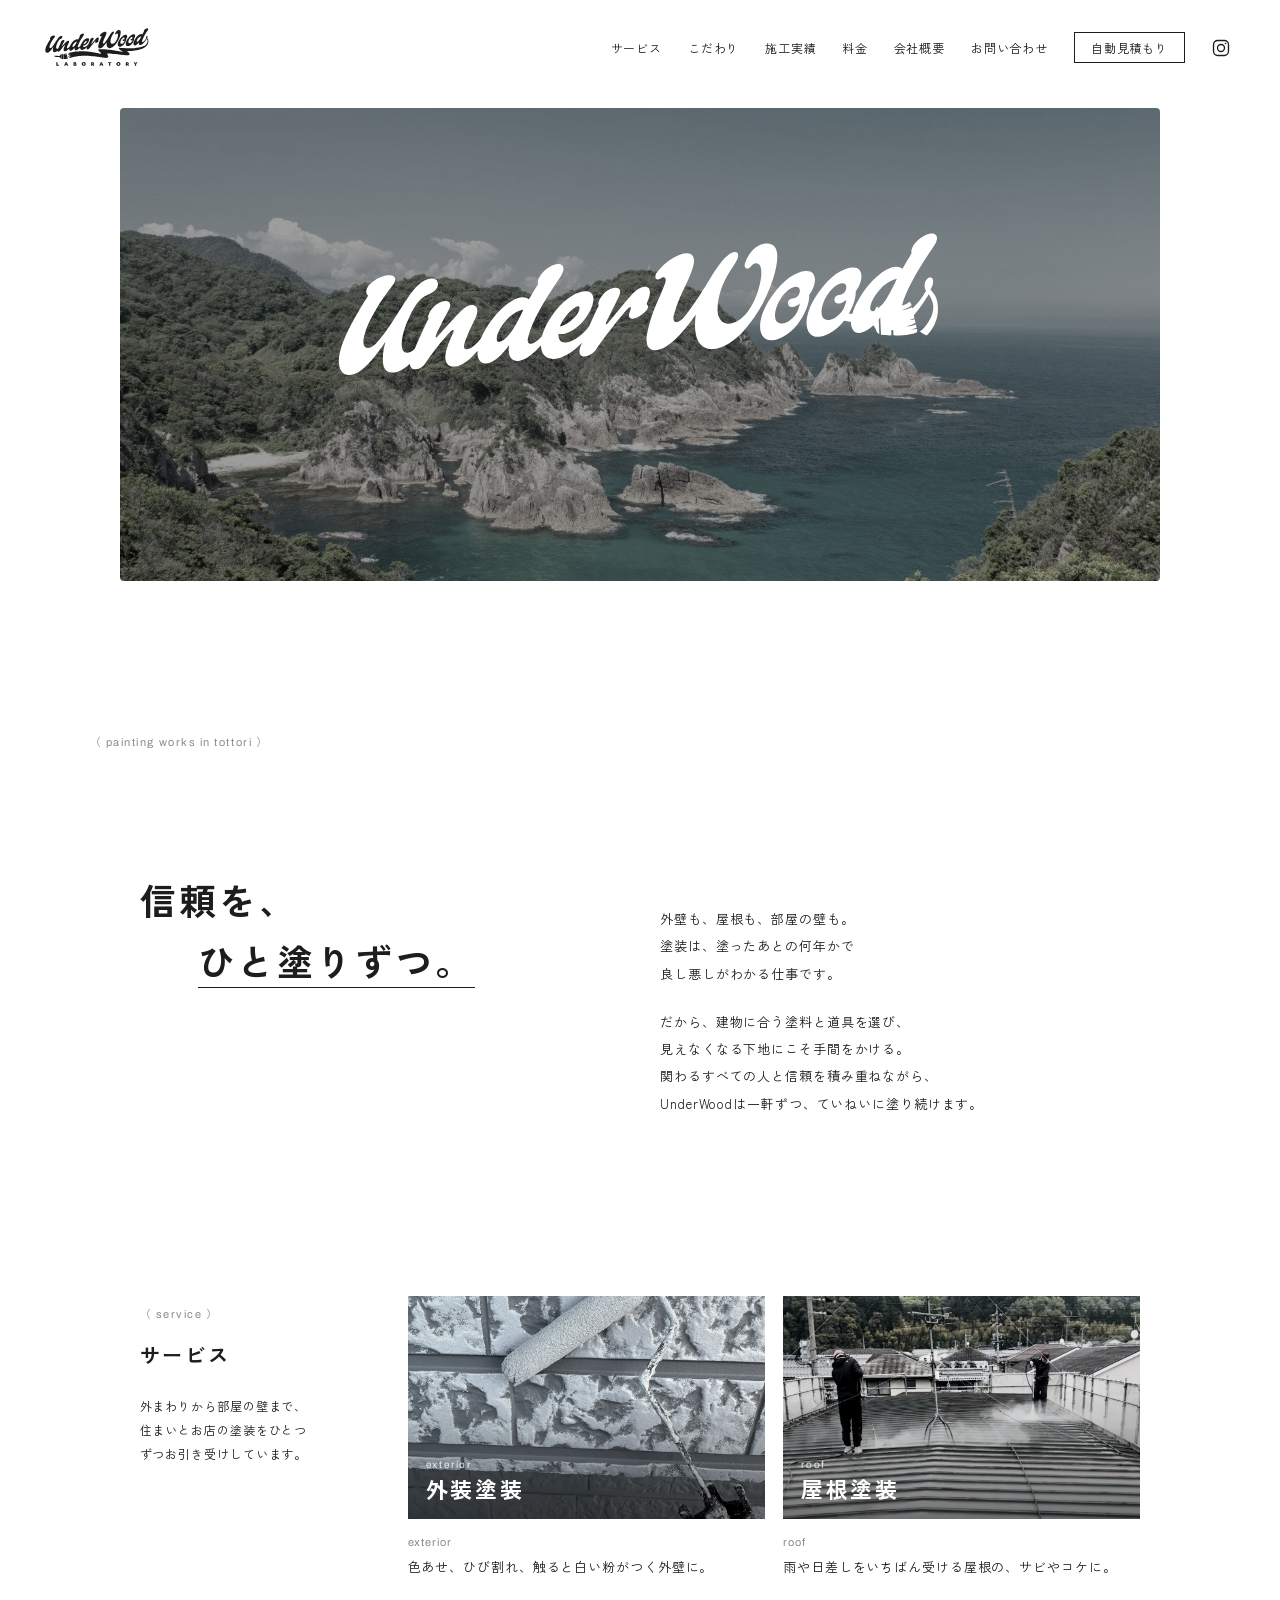
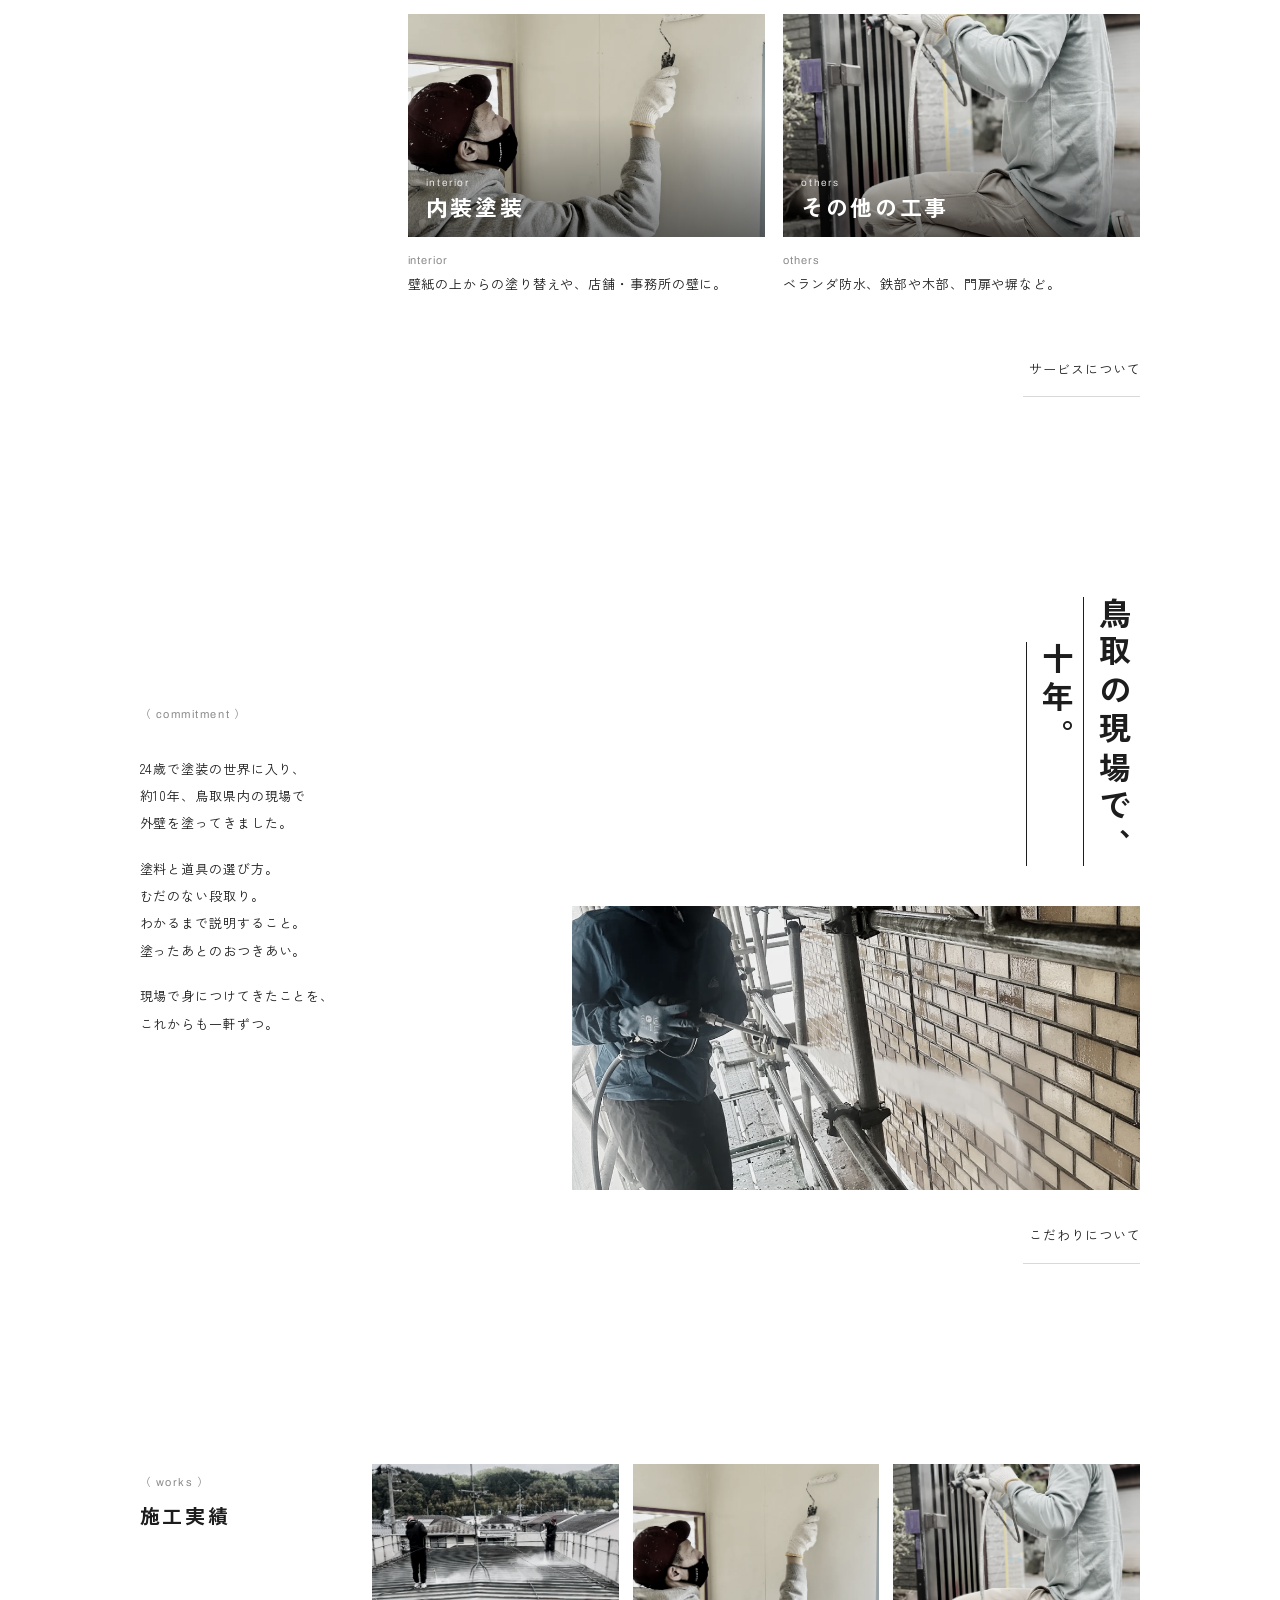
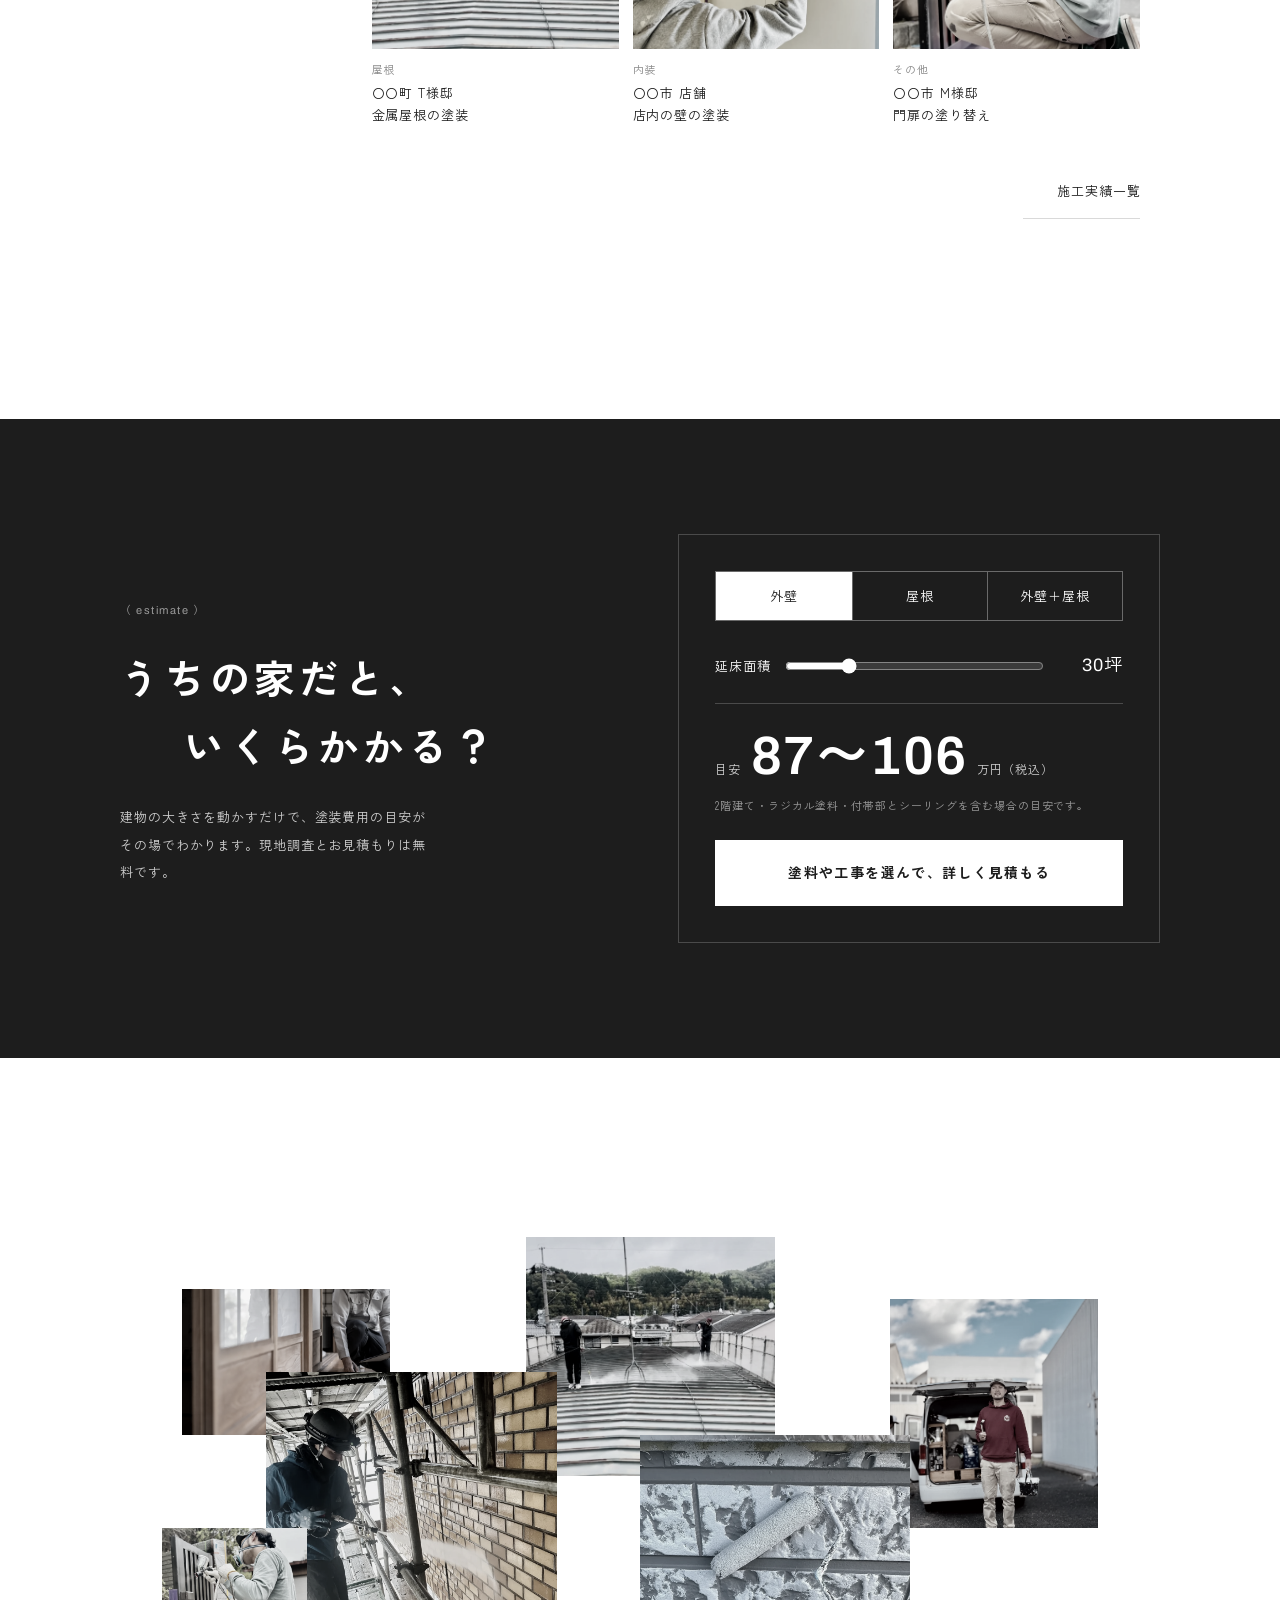
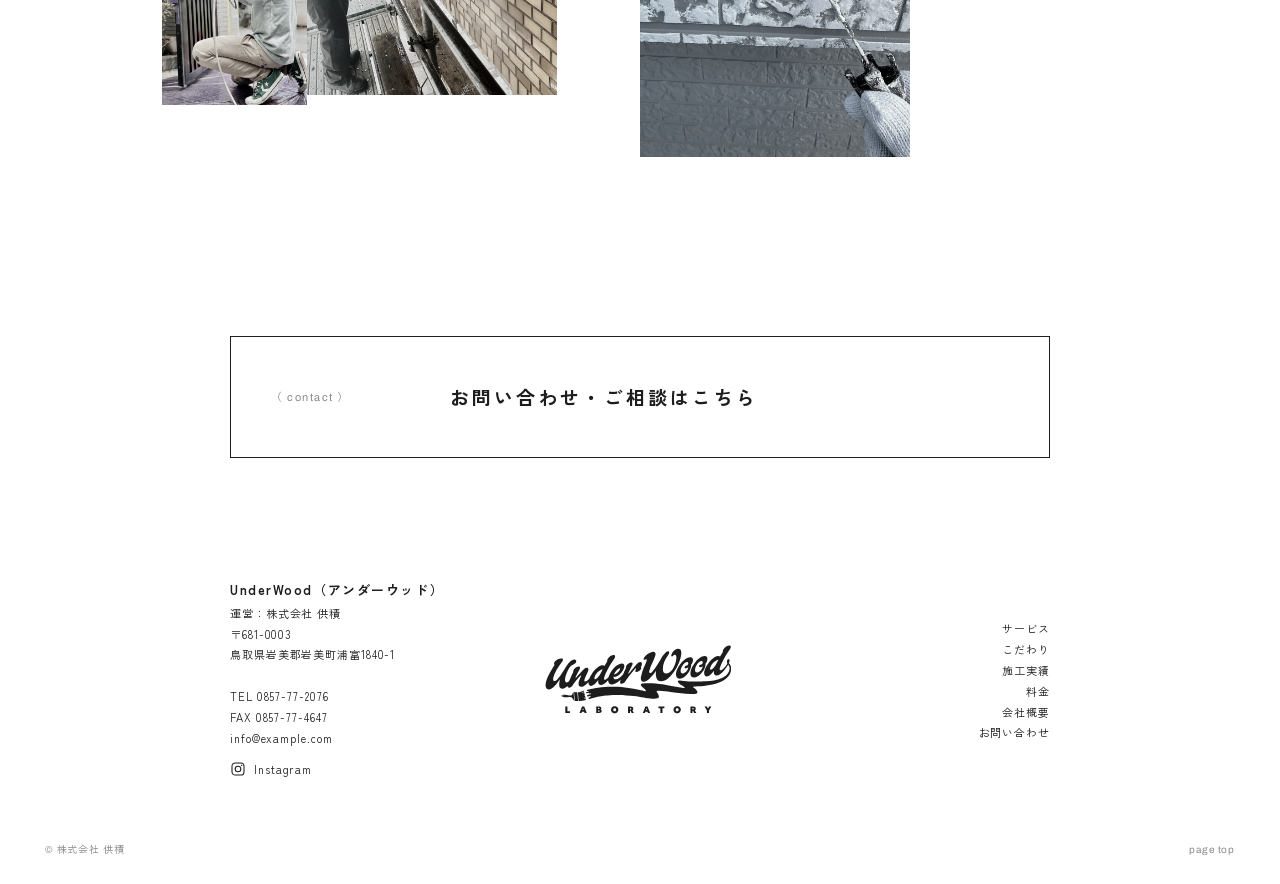
==== commit d57a1377: "Add files via upload" ====
--- a/index.html
+++ b/index.html
@@ -14,8 +14,9 @@
 <a class="visually-hidden" href="#main">本文へ移動</a>
 <header class="hd">
   <a class="brand" href="index.html"><svg viewBox="40 140 870 330" role="img" aria-label="UnderWood"><path d="M726.16,329.91c61.43.59,167.86-16.65,166.75-80.91-.28-5.92-.76-11.99-3.81-17.39-.5-.97-4.63-7.22-6.91-9.18,1.44-2.65,2.44-4.18,3.26-6.98.74-2.62.92-6.55-.17-8.42-1.16-2.01-4.07-2.37-6.17-1.16-2.1,1.49-5.18,4.73-5.16,10.24.02,4.24.66,5.32,2.08,8.56-.84,1.42-1.69,2.8-2.55,4.15,1.16,1.65,2.21,3.36,3.23,5.11.76-1.25,1.47-2.44,2.1-3.54.31-.45.54-.9.74-1.33,2.23,2.36,5.72,10.08,6.27,13.46,1.37,6.1-.8,16.13-3.31,20.3-7.67,14.38-12.79,19.25-31.51,28.52-24.7,12.23-48.61,12.65-73.4,15-25.62,1.73-64.95,1.82-90.61-.59-10.05-.95-15.18-1.23-28.45-3.15-19.87-2.91-5.16,14.64,5.18,20.25,6.95,3.76,26.71,16.22,10.67,14.05-32.22-4.35-64.52-11.24-96.58-16.6-20.72-3.45-49.05-6.25-72.99-5.37-19.2.69-37.68.9-16.16,19.52,30.94,26.77,4.65,15.32-19.21,11.04-15.14-2.7-31.5-5.86-46.72-8.14-26.68-4.18-52.11-6.55-80.21-5.46-7.22.28-22.25.32-42.64,2.14-12.51,1.11-21.53,2.84-37.56,5.62-7.96,1.38-26.53,5.84-26.53,5.84-1.68.49-4.58,1.81-3.95,4.15.47,1.77,2.02,2.02,4.37,1.46,1.39-.29,4.28-.35,4.59.9.66,2.7-7.74,3.39-8.99,3.65-1.89.36-3.97,1.62-3.38,3.65.53,1.84,2.91,2.21,4.94,1.69l4.35-1.06c1.84-.71,2.98-.68,3.58.93.3.79.69,2.03,2.14,1.77,1.18-.21,2.04-.92,3.56-1.17,1.52-.25,2.44.24,2.86,1.13.41.87-.05,2.8-1.59,3.14-4.4.95-8.22,2.03-12.75,3.69-2.74,1.07-3.39,3.36-3.1,4.89.31,1.58,3.34,2.29,5.13,1.67,2.51-.54,5.22-1.85,7.75-2.38,1.62-.6,3.1,0,3.81,1.55.46,1-.72,2.98-2.74,3.81-1.18.26-4.07,1.17-5.24,1.43-1.56.55-2.86,3.34-1.43,5.24,1,1.33,3.22,2.15,5.01,1.55,29.91-9.16,47.91-13.21,65.03-15.06,29.11-2.89,34.12-3.49,70.17-3.51,17.22,0,48.45,3.27,66.18,5.27,36.31,4.1,57.61,10.78,87.27,12.41,12.53.76,29.24.14,28.93-8.71-.31-8.73-4.28-14-9.58-21.17-9.2-12.44,39.9-3.81,63.15-1,37.18,4.49,61.31,7.4,93.03,9.18,19.11,1.09,36.43-1.47,27.81-14.08-3.71-5.41-6.84-8.18-14.64-14.03-4.8-3.59-5.01-7.59,4.14-6.55Z"/><path d="M239.47,309c-.1,1.09-.15,2.15-.15,3.15,0,8.1,3.44,15.94,12.55,15.26,10.12-.76,23.29-13.08,32.4-26.52,0,0-.61,4.91-.61,7.54,0,8.5,3.64,15.92,13.77,15.17,10.77-.81,22.19-10.67,31.83-22.02.4,11.54,6.48,20.16,18.99,19.22,11-.82,25.64-8.65,39.5-23.05-.47,1.11-.95,2.24-1.44,3.39-1.42,3.55-2.23,6.65-2.23,9.28,0,4.25,2.03,7.14,6.28,6.82q.2-.02.41-.03c7.69-.78,13.36-4.44,17.82-11.26,12.55-18.96,38.07-50.43,44.75-57.21,1.21-1.1,2.23-1.58,2.83-1.63.81-.06,1.01.33,1.01,1.14,0,1.42-.81,3.7-1.21,4.14-1.01,2.3-1.62,4.78-1.62,6.6,0,3.04,1.62,5.14,5.27,4.87,6.88-.52,21.87-10.55,21.87-17.43,0-1.82-1.82-1.28-1.82-3.51,0-1.62,1.01-3.72,2.23-6.65,1.42-3.55,2.23-6.85,2.23-9.68,0-5.47-2.23-8.74-7.9-8.32-4.25.32-10.12,3.19-16.2,9.51-7.09,7.62-32.19,38.45-35.43,42.14-1.01,1.29-2.03,1.77-2.63,1.82-.41.03-.61-.16-.61-.76,0-.81.61-1.87.61-2.27,3.65-6.95,12.15-24.19,17.62-35.33,1.42-3.14,2.23-5.63,2.23-7.86,0-4.45-3.24-5.83-7.09-5.54-4.66.35-11.74,3.11-17.41,9.61-2.83,3.25-6.48,8.79-6.48,13.44,0,1.01.2,1.81.4,2.6,0,0-4.08,7.81-13.21,28.43-10.16,13.34-22.82,22.65-33.15,23.43-7.7.58-10.73-4.46-10.73-11.34v-1.01c1.42.3,3.24.57,5.06.43,6.07-.46,14.17-3.89,22.47-10.79,12.76-10.67,22.27-27.58,22.27-38.72,0-8.3-5.06-11.97-12.96-11.38-10.12.76-25.11,8.56-40.7,27.75-9.76,12.09-16.36,24.68-19.3,35.77-6.29,7.03-11.86,10.71-15.52,10.98l-.2.02c-3.65.27-4.66-2.28-4.66-4.91,0-1.62.41-3.47.81-4.92,2.83-11.35,8.71-24.14,13.97-34.05,10.93-20.86,24.9-40.94,32.8-53.07,2.23-3.41,3.24-6.72,3.24-9.35,0-5.06-3.65-7.02-8.3-6.67-6.07.46-14.38,4.72-21.46,12.14-4.25,4.57-6.68,9.81-6.68,13.66,0,.81.2,1.6.41,2.4-4.66,7.43-8.91,14.84-12.96,21.82-2.63-2.23-6.07-3.19-9.92-2.9-14.78,1.11-36.24,19.11-52.24,46.43-2.52,4.23-4.55,8.27-6.16,12.09-5.99,7.56-13.47,14.89-19.96,15.38-3.04.23-4.05-1.72-4.05-3.95,0-1.42.41-3.27.81-4.51,3.24-11.18,12.15-29.66,14.58-34.09,2.23-4.22,3.64-8.78,3.64-12.42,0-5.27-3.24-8.46-8.5-8.07-4.45.33-9.92,3.38-15.19,8.83-7.29,7.63-29.16,31.74-32.4,35.43-1.21,1.3-2.02,1.77-2.43,1.8-.61.05-.61-.36-.61-.76,0-.81.41-1.85.41-2.26,2.43-6.05,11.95-24.58,17.82-35.35,1.62-2.95,2.43-5.45,2.43-7.67,0-4.45-3.24-6.03-7.29-5.73-4.46.33-11.54,3.09-17.41,9.6-2.63,3.03-6.68,9-6.68,13.66,0,.81.2,1.6.41,2.4,0,0-6.04,11.26-19.36,42.4-3.17,3.22-6.71,5.1-10,5.35-7.09.53-8.5-6.25-8.5-12.32,0-8.91,3.24-21.91,9.72-35.75,11.34-24.74,18.02-30.71,30.98-35.93,7.09-2.76,10.73-8.5,10.73-13.36s-3.24-8.46-9.92-7.96c-12.35.93-25.11,15.45-31.38,25.23-4.86,7.25-9.52,14.28-13.97,21.29-11.95,19.12-24.3,37.66-33.81,46.87-3.64,3.31-7.09,5.19-9.92,5.4-5.27.39-6.88-3.94-6.88-8.8,0-3.04.61-6.32,1.21-8.6,5.47-20.86,20.65-46.09,40.7-72.29,2.23-3,3.24-5.51,3.24-7.73,0-4.05-3.85-6.19-10.12-5.72-5.87.44-13.57,3.04-21.66,8.91-6.68,4.55-9.32,10.21-9.32,14.26,0,2.63,1.01,4.58,2.84,5.26-14.17,22.52-41.71,66.09-41.71,93.22,0,11.13,4.25,20.74,16,19.86,13.77-1.03,27.54-17.25,35.64-27.37,3.65-4.73,8.91-11.8,14.38-19.5-2.03,7.85-3.64,16.27-3.64,24.37,0,10.93,3.24,19.8,15.19,18.91,8.04-.6,16.19-5.78,23.14-12.47.29,5.01,3.26,8.27,8.45,7.88,5.47-.41,10.12-2.98,14.38-9.58,12.35-18.94,28.95-38.21,35.03-44.13,1.42-1.32,2.63-2.02,3.44-2.08.81-.06,1.01.33,1.01,1.14,0,1.21-.81,3.3-1.21,3.74-4.25,9.43-10.73,23.07-10.73,33.4,0,7.9,3.44,14.32,13.16,13.59,11.26-.84,22.96-11,32.74-22.6ZM357.98,270.87c6.28-11.81,18.22-24.24,23.89-24.67,1.42-.11,2.43.63,2.43,2.25,0,3.04-3.04,8.73-6.48,12.63-4.05,4.35-11.74,11.61-21.46,13.76.41-1.45,1.01-2.71,1.62-3.97ZM282.05,263.8c7.69-7.86,16.2-11.94,22.48-13.22-4.66,10.47-11.95,23.98-15.39,29.3-5.47,7.9-13.16,16.17-18.63,16.58-3.04.23-3.85-1.53-3.85-4.37,0-5.67,4.45-16.94,15.39-28.28Z"/><path d="M480.04,284.93c-.61,2.88-.81,5.53-.81,7.96,0,10.93,4.66,16.05,13.16,15.41,7.29-.54,16.6-5.29,26.12-14.1,11.74-10.8,20.85-22.01,30.57-36.1-.61,4.3-1.01,9.19-1.01,14.05,0,17.61,5.47,36.03,26.52,34.46,29.76-2.23,56.69-40.89,69.65-64.54,9.52-17.72,20.65-46.29,20.65-66.54,0-11.54-4.45-19.31-16.4-18.41-10.93.82-23.08,10.03-29.16,27.09-.61,1.67-.81,2.9-.81,4.11,0,2.63,1.62,4.53,4.05,4.35,2.03-.15,4.25-2.14,5.67-4.07,1.82-2.36,4.25-3.36,6.08-3.49,6.48-.49,7.9,7.3,7.9,12.37v1.01c0,22.88-17.41,70.14-45.36,72.24-9.32.7-16.81-6.03-16.81-20,.2-23.91,10.12-43.68,23.69-63.53,4.05-5.97,5.67-10.35,5.67-13.38,0-3.24-2.03-4.91-5.27-4.67-12.15.91-27.34,25.74-32.8,34.65-10.93,17.83-23.28,38.59-38.67,57.36-4.05,4.76-7.9,7.27-10.73,7.49-3.44.26-4.45-2.5-4.45-5.54,0-2.23.61-4.7,1.01-6.15,7.49-27.49,20.65-45.08,26.93-67.21.81-2.89,1.21-5.35,1.21-7.78,0-7.09-3.24-11.7-10.93-11.13l-.2.02c-9.92.74-27.54,8.95-41.51,27.2-1.62,2.15-2.23,4.22-2.23,6.04,0,2.43,1.42,4.15,3.85,3.96,3.24-.24,4.86-2.79,7.69-3.01,1.82-.14,3.24,1.17,3.24,3.81,0,1.21-.4,2.46-.81,4.11-6.48,18.91-19.64,40.14-25.72,71.98Z"/><path d="M640.38,274.28c0,11.94,5.47,21.05,18.02,20.11,11.95-.89,27.94-10.8,39.48-28.67,6.68-10.22,12.35-22.99,12.35-35.14v-.81c5.47-7.29,8.1-14.98,8.1-21.06,0-8.71-4.66-13.42-13.16-12.78-14.58,1.09-31.18,12.26-47.38,34.73-12.55,17.54-17.41,32.69-17.41,43.62ZM671.16,233.1c7.49-10.68,14.78-14.47,19.64-14.83,3.64-.27,6.08,1.57,6.08,5.42,0,6.07-4.25,11.05-10.33,11.5l-.41.03c-3.65.27-6.28,3.31-6.28,6.54,0,3.65,2.43,5.69,6.28,5.4,1.62-.12,3.64-.68,5.87-1.86,1.62-1.13,3.44-2.08,4.86-3.2-.81,5.12-2.63,10.93-5.67,15.2-5.67,8.12-13.36,12.74-19.44,13.2-7.29.55-10.12-4.51-10.12-11.19,0-7.29,3.24-17.25,9.52-26.22Z"/><path d="M724.41,289.44c11.95-.89,27.94-10.8,39.48-28.67,6.68-10.22,12.35-22.99,12.35-35.14v-.81c5.47-7.29,8.1-14.98,8.1-21.06,0-8.71-4.66-13.42-13.16-12.78-14.58,1.09-31.18,12.26-47.38,34.73-12.55,17.54-17.41,32.69-17.41,43.62,0,11.94,5.47,21.05,18.02,20.11ZM737.17,228.15c7.49-10.68,14.78-14.47,19.64-14.83,3.64-.27,6.08,1.57,6.08,5.42,0,6.07-4.25,11.05-10.33,11.5q-.2.02-.4.03c-3.64.27-6.28,3.31-6.28,6.54,0,3.65,2.43,5.69,6.28,5.4,1.62-.12,3.64-.68,5.87-1.86,1.62-1.13,3.44-2.08,4.86-3.2-.81,5.12-2.63,10.93-5.67,15.2-5.67,8.12-13.36,12.74-19.44,13.2-7.29.54-10.12-4.51-10.12-11.19,0-7.29,3.24-17.25,9.52-26.22Z"/><path d="M782.01,283.98c10.12-.74,23.28-13.08,32.4-26.51,0,0-.62,4.9-.62,7.54,0,8.51,3.66,15.92,13.77,15.16,19.66-1.46,41.46-33.09,50.69-48.87-.96-1.9-1.91-3.81-2.77-5.75-10.95,18.26-23.97,29.74-29.9,30.19l-.19.02c-3.66.28-4.66-2.29-4.66-4.92,0-1.61.4-3.46.81-4.92,2.82-11.35,8.7-24.13,13.96-34.04,10.93-20.86,24.91-40.94,32.81-53.08,2.22-3.4,3.22-6.72,3.22-9.36,0-5.06-3.64-7.02-8.3-6.65-6.06.45-14.36,4.71-21.46,12.13-4.24,4.57-6.67,9.82-6.67,13.67,0,.8.19,1.59.4,2.39-4.66,7.43-8.9,14.85-12.96,21.83-2.63-2.23-6.06-3.19-9.93-2.91-14.78,1.11-36.24,19.13-52.23,46.43-7.69,12.94-10.93,24.12-10.93,32.41s3.45,15.94,12.56,15.25ZM812.17,220.38c7.69-7.87,16.2-11.94,22.47-13.22-4.64,10.46-11.94,23.98-15.38,29.3-5.47,7.9-13.17,16.16-18.62,16.58-3.03.23-3.85-1.54-3.85-4.37,0-5.68,4.45-16.94,15.38-28.29Z"/><path d="M220.11,359.73l-1.12-4.07c-4.47,2.24-8.99,4.46-14.53,4.65,3.89-1.59,7.49-2.69,10.67-4.95l3.15-2.23-.87-3.04-1.05.27c.35-.56.58-1.17.29-1.54-.44-.57-1.31-.95-1.74-.57-4.79,4.28-11.91,6.7-18.54,7.87l-5.33.71c-.14.31-.06.94-.02,1.39l.87,10.04.91,10.67.89,10.35.63,7.04c10.07.44,19.62-.66,28.68-3.52,1.5-.47,2.97-.97,4.04-1.97,1.58-1.46.18-4.86.26-4.86l-.7.06c-2.83.25-5.31,1.51-8.3,1.15,3.05-.98,5.81-1.52,8.49-2.92l-1.36-4.55c-4.23,1.79-8.44,3.23-13.33,3.17,3.73-1.24,7.18-2.07,10.34-3.91l2.45-1.65-1.42-4.82c-2.45.41-4.44,1.52-7.08,1.21l6.76-2.58-2.55-9.72c-2.51.82-4.77,1.45-7.23,2-.71.16-1.46.21-2.26-.05,3.22-.99,6.01-1.97,8.98-3.63Z"/><path d="M164.03,367.67c1.84-2.3,2.64-5.09,3.27-7.95.39-1.79,1.64-3.19,3.68-3l3.27,38.21c-1.6.3-3.67-1.71-4.31-3.52-2.53-7.18-7.3-13.04-15.36-13.15-2.96-.04-5.72.54-8.64.84-9.52.97-17.28.66-26.94-2.29-2.09-.64-3.27-2.19-3.34-4.1s.87-3.08,2.76-3.47c11.46-2.35,20.45-1.01,32.41,1.81,5.38,1.27,10.16.4,13.19-3.39ZM119.52,371.64c-.35.19-.79.87-.8,1.24-.02.41.5,1.25.97,1.57,1.33.9,3.07,1.02,4.29.35.6-.33,1.11-1.14.92-1.71-.56-1.68-3.61-2.41-5.38-1.46Z"/><path d="M186.47,356.5l-5.25-.37-8.03-.34.8,9.45.84,9.73.91,10.67.89,10.51,6.94.42,5.64.26c.57.03,1.8-.24,2-.71.51-1.16.12-2.43.02-3.62l-.43-5.03-.34-3.94-.87-10.2-.94-11.12-.34-3.98c-.05-.59-1.09-1.69-1.83-1.74Z"/><path d="M133.03,421.61h9.76v22.51h12.07v7.77h-21.84v-30.28Z"/><path d="M209.77,421.61h9.96l11.71,30.28h-10.16l-1.91-6.26h-9.84l-1.91,6.26h-9.52l11.68-30.28ZM217.18,438.47l-2.71-8.89-2.75,8.89h5.46Z"/><path d="M274.88,421.61h12.27c7.41,0,11.12,2.62,11.12,7.85,0,1.38-.3,2.62-.9,3.73-.6,1.1-1.43,1.96-2.49,2.57,1.54.48,2.76,1.36,3.65,2.65.89,1.29,1.33,2.82,1.33,4.6,0,5.92-3.84,8.89-11.52,8.89h-13.47v-30.28ZM286.47,433.64c2.1,0,3.15-.93,3.15-2.79s-1.05-2.79-3.15-2.79h-3.03v5.58h3.03ZM287.59,445.44c2.1,0,3.15-.93,3.15-2.79s-1.05-2.79-3.15-2.79h-4.14v5.58h4.14Z"/><path d="M359.43,452.53c-2.47,0-4.73-.39-6.77-1.16-2.05-.77-3.81-1.86-5.3-3.27s-2.64-3.08-3.45-5c-.81-1.93-1.22-4.05-1.22-6.36s.42-4.34,1.26-6.25c.84-1.91,2.01-3.58,3.53-5s3.29-2.53,5.32-3.33,4.24-1.19,6.63-1.19,4.73.38,6.77,1.16c2.04.77,3.81,1.86,5.3,3.27,1.49,1.41,2.64,3.07,3.45,5,.81,1.93,1.22,4.04,1.22,6.35s-.42,4.34-1.26,6.26c-.84,1.91-2.01,3.58-3.53,5-1.51,1.42-3.29,2.53-5.32,3.33-2.03.8-4.24,1.2-6.63,1.2ZM366.17,436.79c0-1.43-.29-2.7-.86-3.8-.57-1.1-1.36-1.97-2.37-2.59-1.01-.62-2.18-.94-3.51-.94s-2.46.31-3.49.92-1.82,1.46-2.39,2.55c-.57,1.09-.86,2.35-.86,3.79s.29,2.7.86,3.8c.57,1.1,1.36,1.97,2.37,2.59,1.01.62,2.18.94,3.51.94s2.5-.3,3.51-.92c1.01-.61,1.8-1.47,2.37-2.57.57-1.1.86-2.36.86-3.76Z"/><path d="M420.4,421.61h11.87c3.93,0,6.98.94,9.15,2.83,2.16,1.89,3.25,4.53,3.25,7.93,0,1.65-.39,3.15-1.16,4.52-.77,1.37-1.74,2.53-2.91,3.49l6.97,11.52h-10.48l-4.42-8.85h-3.07v8.85h-9.2v-30.28ZM431,436.11c2.92,0,4.38-1.27,4.38-3.83,0-1.3-.35-2.25-1.04-2.85-.69-.6-1.81-.89-3.35-.89h-1.39v7.57h1.39Z"/><path d="M500.09,421.61h9.96l11.71,30.28h-10.16l-1.91-6.26h-9.84l-1.91,6.26h-9.52l11.68-30.28ZM507.5,438.47l-2.71-8.89-2.75,8.89h5.46Z"/><path d="M568.71,429.38h-8.89v-7.77h27.53v7.77h-8.89v22.51h-9.76v-22.51Z"/><path d="M645.73,452.53c-2.47,0-4.73-.39-6.77-1.16s-3.81-1.86-5.3-3.27c-1.49-1.41-2.64-3.08-3.45-5-.81-1.93-1.22-4.05-1.22-6.36s.42-4.34,1.26-6.25c.84-1.91,2.01-3.58,3.53-5,1.51-1.42,3.29-2.53,5.32-3.33s4.24-1.19,6.63-1.19,4.73.38,6.77,1.16c2.05.77,3.81,1.86,5.3,3.27,1.49,1.41,2.64,3.07,3.45,5,.81,1.93,1.21,4.04,1.21,6.35s-.42,4.34-1.26,6.26c-.84,1.91-2.01,3.58-3.53,5-1.51,1.42-3.29,2.53-5.32,3.33-2.03.8-4.24,1.2-6.64,1.2ZM652.46,436.79c0-1.43-.28-2.7-.86-3.8-.57-1.1-1.36-1.97-2.37-2.59-1.01-.62-2.18-.94-3.51-.94s-2.46.31-3.49.92c-1.02.61-1.82,1.46-2.39,2.55-.57,1.09-.86,2.35-.86,3.79s.28,2.7.86,3.8c.57,1.1,1.36,1.97,2.37,2.59,1.01.62,2.18.94,3.51.94s2.5-.3,3.51-.92c1.01-.61,1.8-1.47,2.37-2.57.57-1.1.86-2.36.86-3.76Z"/><path d="M706.69,421.61h11.87c3.93,0,6.98.94,9.14,2.83s3.25,4.53,3.25,7.93c0,1.65-.39,3.15-1.16,4.52-.77,1.37-1.74,2.53-2.91,3.49l6.97,11.52h-10.48l-4.42-8.85h-3.07v8.85h-9.2v-30.28ZM717.29,436.11c2.92,0,4.38-1.27,4.38-3.83,0-1.3-.35-2.25-1.04-2.85-.69-.6-1.81-.89-3.35-.89h-1.39v7.57h1.39Z"/><path d="M771.33,421.61h10.72l4.94,10.72,4.94-10.72h10.48l-10.76,18.25v12.03h-9.56v-12.03l-10.76-18.25Z"/></svg></a>
+  <nav id="nav" aria-label="メインメニュー"><ul><li><a href="service.html">サービス</a></li><li><a href="commitment.html">こだわり</a></li><li><a href="works.html">施工実績</a></li><li><a href="price.html">料金</a></li><li><a href="company.html">会社概要</a></li><li><a href="contact.html">お問い合わせ</a></li><li><a class="cta" href="price.html">自動見積もり</a></li></ul></nav>
+  <a class="ig" href="https://www.instagram.com/underwood_paint/" target="_blank" rel="noopener" aria-label="UnderWoodのInstagram（新しいタブで開きます）"><svg viewBox="0 0 24 24" width="20" height="20" fill="none" stroke="currentColor" stroke-width="1.6" aria-hidden="true"><rect x="3" y="3" width="18" height="18" rx="5"/><circle cx="12" cy="12" r="4.2"/><circle cx="17.4" cy="6.6" r="1" fill="currentColor" stroke="none"/></svg></a>
   <button class="menu-btn" type="button" aria-expanded="false" aria-controls="nav">メニュー</button>
-  <nav id="nav" aria-label="メインメニュー"><ul><li><a href="service.html">サービス</a></li><li><a href="commitment.html">こだわり</a></li><li><a href="works.html">施工実績</a></li><li><a href="price.html">料金</a></li><li><a href="company.html">会社概要</a></li><li><a href="contact.html">お問い合わせ</a></li><li><a class="cta" href="price.html">自動見積もり</a></li></ul></nav>
 </header>
 <main id="main">
 
@@ -191,7 +192,7 @@
 </main>
 <footer>
   <div class="ft">
-    <address style="font-style:normal"><strong style="font-size:13px;letter-spacing:.12em">UnderWood（アンダーウッド）</strong><br>運営：株式会社 供積<br>〒681-0003<br>鳥取県岩美郡岩美町浦富1840-1<br><br>TEL <a href="tel:0857772076">0857-77-2076</a><br>FAX 0857-77-4647<br>info@example.com</address>
+    <address style="font-style:normal"><strong style="font-size:13px;letter-spacing:.12em">UnderWood（アンダーウッド）</strong><br>運営：株式会社 供積<br>〒681-0003<br>鳥取県岩美郡岩美町浦富1840-1<br><br>TEL <a href="tel:0857772076">0857-77-2076</a><br>FAX 0857-77-4647<br>info@example.com<br><a class="ig-text" href="https://www.instagram.com/underwood_paint/" target="_blank" rel="noopener"><svg viewBox="0 0 24 24" width="20" height="20" fill="none" stroke="currentColor" stroke-width="1.6" aria-hidden="true"><rect x="3" y="3" width="18" height="18" rx="5"/><circle cx="12" cy="12" r="4.2"/><circle cx="17.4" cy="6.6" r="1" fill="currentColor" stroke="none"/></svg>Instagram</a></address>
     <a class="brand" href="index.html"><svg viewBox="40 140 870 330" role="img" aria-label="UnderWood"><path d="M726.16,329.91c61.43.59,167.86-16.65,166.75-80.91-.28-5.92-.76-11.99-3.81-17.39-.5-.97-4.63-7.22-6.91-9.18,1.44-2.65,2.44-4.18,3.26-6.98.74-2.62.92-6.55-.17-8.42-1.16-2.01-4.07-2.37-6.17-1.16-2.1,1.49-5.18,4.73-5.16,10.24.02,4.24.66,5.32,2.08,8.56-.84,1.42-1.69,2.8-2.55,4.15,1.16,1.65,2.21,3.36,3.23,5.11.76-1.25,1.47-2.44,2.1-3.54.31-.45.54-.9.74-1.33,2.23,2.36,5.72,10.08,6.27,13.46,1.37,6.1-.8,16.13-3.31,20.3-7.67,14.38-12.79,19.25-31.51,28.52-24.7,12.23-48.61,12.65-73.4,15-25.62,1.73-64.95,1.82-90.61-.59-10.05-.95-15.18-1.23-28.45-3.15-19.87-2.91-5.16,14.64,5.18,20.25,6.95,3.76,26.71,16.22,10.67,14.05-32.22-4.35-64.52-11.24-96.58-16.6-20.72-3.45-49.05-6.25-72.99-5.37-19.2.69-37.68.9-16.16,19.52,30.94,26.77,4.65,15.32-19.21,11.04-15.14-2.7-31.5-5.86-46.72-8.14-26.68-4.18-52.11-6.55-80.21-5.46-7.22.28-22.25.32-42.64,2.14-12.51,1.11-21.53,2.84-37.56,5.62-7.96,1.38-26.53,5.84-26.53,5.84-1.68.49-4.58,1.81-3.95,4.15.47,1.77,2.02,2.02,4.37,1.46,1.39-.29,4.28-.35,4.59.9.66,2.7-7.74,3.39-8.99,3.65-1.89.36-3.97,1.62-3.38,3.65.53,1.84,2.91,2.21,4.94,1.69l4.35-1.06c1.84-.71,2.98-.68,3.58.93.3.79.69,2.03,2.14,1.77,1.18-.21,2.04-.92,3.56-1.17,1.52-.25,2.44.24,2.86,1.13.41.87-.05,2.8-1.59,3.14-4.4.95-8.22,2.03-12.75,3.69-2.74,1.07-3.39,3.36-3.1,4.89.31,1.58,3.34,2.29,5.13,1.67,2.51-.54,5.22-1.85,7.75-2.38,1.62-.6,3.1,0,3.81,1.55.46,1-.72,2.98-2.74,3.81-1.18.26-4.07,1.17-5.24,1.43-1.56.55-2.86,3.34-1.43,5.24,1,1.33,3.22,2.15,5.01,1.55,29.91-9.16,47.91-13.21,65.03-15.06,29.11-2.89,34.12-3.49,70.17-3.51,17.22,0,48.45,3.27,66.18,5.27,36.31,4.1,57.61,10.78,87.27,12.41,12.53.76,29.24.14,28.93-8.71-.31-8.73-4.28-14-9.58-21.17-9.2-12.44,39.9-3.81,63.15-1,37.18,4.49,61.31,7.4,93.03,9.18,19.11,1.09,36.43-1.47,27.81-14.08-3.71-5.41-6.84-8.18-14.64-14.03-4.8-3.59-5.01-7.59,4.14-6.55Z"/><path d="M239.47,309c-.1,1.09-.15,2.15-.15,3.15,0,8.1,3.44,15.94,12.55,15.26,10.12-.76,23.29-13.08,32.4-26.52,0,0-.61,4.91-.61,7.54,0,8.5,3.64,15.92,13.77,15.17,10.77-.81,22.19-10.67,31.83-22.02.4,11.54,6.48,20.16,18.99,19.22,11-.82,25.64-8.65,39.5-23.05-.47,1.11-.95,2.24-1.44,3.39-1.42,3.55-2.23,6.65-2.23,9.28,0,4.25,2.03,7.14,6.28,6.82q.2-.02.41-.03c7.69-.78,13.36-4.44,17.82-11.26,12.55-18.96,38.07-50.43,44.75-57.21,1.21-1.1,2.23-1.58,2.83-1.63.81-.06,1.01.33,1.01,1.14,0,1.42-.81,3.7-1.21,4.14-1.01,2.3-1.62,4.78-1.62,6.6,0,3.04,1.62,5.14,5.27,4.87,6.88-.52,21.87-10.55,21.87-17.43,0-1.82-1.82-1.28-1.82-3.51,0-1.62,1.01-3.72,2.23-6.65,1.42-3.55,2.23-6.85,2.23-9.68,0-5.47-2.23-8.74-7.9-8.32-4.25.32-10.12,3.19-16.2,9.51-7.09,7.62-32.19,38.45-35.43,42.14-1.01,1.29-2.03,1.77-2.63,1.82-.41.03-.61-.16-.61-.76,0-.81.61-1.87.61-2.27,3.65-6.95,12.15-24.19,17.62-35.33,1.42-3.14,2.23-5.63,2.23-7.86,0-4.45-3.24-5.83-7.09-5.54-4.66.35-11.74,3.11-17.41,9.61-2.83,3.25-6.48,8.79-6.48,13.44,0,1.01.2,1.81.4,2.6,0,0-4.08,7.81-13.21,28.43-10.16,13.34-22.82,22.65-33.15,23.43-7.7.58-10.73-4.46-10.73-11.34v-1.01c1.42.3,3.24.57,5.06.43,6.07-.46,14.17-3.89,22.47-10.79,12.76-10.67,22.27-27.58,22.27-38.72,0-8.3-5.06-11.97-12.96-11.38-10.12.76-25.11,8.56-40.7,27.75-9.76,12.09-16.36,24.68-19.3,35.77-6.29,7.03-11.86,10.71-15.52,10.98l-.2.02c-3.65.27-4.66-2.28-4.66-4.91,0-1.62.41-3.47.81-4.92,2.83-11.35,8.71-24.14,13.97-34.05,10.93-20.86,24.9-40.94,32.8-53.07,2.23-3.41,3.24-6.72,3.24-9.35,0-5.06-3.65-7.02-8.3-6.67-6.07.46-14.38,4.72-21.46,12.14-4.25,4.57-6.68,9.81-6.68,13.66,0,.81.2,1.6.41,2.4-4.66,7.43-8.91,14.84-12.96,21.82-2.63-2.23-6.07-3.19-9.92-2.9-14.78,1.11-36.24,19.11-52.24,46.43-2.52,4.23-4.55,8.27-6.16,12.09-5.99,7.56-13.47,14.89-19.96,15.38-3.04.23-4.05-1.72-4.05-3.95,0-1.42.41-3.27.81-4.51,3.24-11.18,12.15-29.66,14.58-34.09,2.23-4.22,3.64-8.78,3.64-12.42,0-5.27-3.24-8.46-8.5-8.07-4.45.33-9.92,3.38-15.19,8.83-7.29,7.63-29.16,31.74-32.4,35.43-1.21,1.3-2.02,1.77-2.43,1.8-.61.05-.61-.36-.61-.76,0-.81.41-1.85.41-2.26,2.43-6.05,11.95-24.58,17.82-35.35,1.62-2.95,2.43-5.45,2.43-7.67,0-4.45-3.24-6.03-7.29-5.73-4.46.33-11.54,3.09-17.41,9.6-2.63,3.03-6.68,9-6.68,13.66,0,.81.2,1.6.41,2.4,0,0-6.04,11.26-19.36,42.4-3.17,3.22-6.71,5.1-10,5.35-7.09.53-8.5-6.25-8.5-12.32,0-8.91,3.24-21.91,9.72-35.75,11.34-24.74,18.02-30.71,30.98-35.93,7.09-2.76,10.73-8.5,10.73-13.36s-3.24-8.46-9.92-7.96c-12.35.93-25.11,15.45-31.38,25.23-4.86,7.25-9.52,14.28-13.97,21.29-11.95,19.12-24.3,37.66-33.81,46.87-3.64,3.31-7.09,5.19-9.92,5.4-5.27.39-6.88-3.94-6.88-8.8,0-3.04.61-6.32,1.21-8.6,5.47-20.86,20.65-46.09,40.7-72.29,2.23-3,3.24-5.51,3.24-7.73,0-4.05-3.85-6.19-10.12-5.72-5.87.44-13.57,3.04-21.66,8.91-6.68,4.55-9.32,10.21-9.32,14.26,0,2.63,1.01,4.58,2.84,5.26-14.17,22.52-41.71,66.09-41.71,93.22,0,11.13,4.25,20.74,16,19.86,13.77-1.03,27.54-17.25,35.64-27.37,3.65-4.73,8.91-11.8,14.38-19.5-2.03,7.85-3.64,16.27-3.64,24.37,0,10.93,3.24,19.8,15.19,18.91,8.04-.6,16.19-5.78,23.14-12.47.29,5.01,3.26,8.27,8.45,7.88,5.47-.41,10.12-2.98,14.38-9.58,12.35-18.94,28.95-38.21,35.03-44.13,1.42-1.32,2.63-2.02,3.44-2.08.81-.06,1.01.33,1.01,1.14,0,1.21-.81,3.3-1.21,3.74-4.25,9.43-10.73,23.07-10.73,33.4,0,7.9,3.44,14.32,13.16,13.59,11.26-.84,22.96-11,32.74-22.6ZM357.98,270.87c6.28-11.81,18.22-24.24,23.89-24.67,1.42-.11,2.43.63,2.43,2.25,0,3.04-3.04,8.73-6.48,12.63-4.05,4.35-11.74,11.61-21.46,13.76.41-1.45,1.01-2.71,1.62-3.97ZM282.05,263.8c7.69-7.86,16.2-11.94,22.48-13.22-4.66,10.47-11.95,23.98-15.39,29.3-5.47,7.9-13.16,16.17-18.63,16.58-3.04.23-3.85-1.53-3.85-4.37,0-5.67,4.45-16.94,15.39-28.28Z"/><path d="M480.04,284.93c-.61,2.88-.81,5.53-.81,7.96,0,10.93,4.66,16.05,13.16,15.41,7.29-.54,16.6-5.29,26.12-14.1,11.74-10.8,20.85-22.01,30.57-36.1-.61,4.3-1.01,9.19-1.01,14.05,0,17.61,5.47,36.03,26.52,34.46,29.76-2.23,56.69-40.89,69.65-64.54,9.52-17.72,20.65-46.29,20.65-66.54,0-11.54-4.45-19.31-16.4-18.41-10.93.82-23.08,10.03-29.16,27.09-.61,1.67-.81,2.9-.81,4.11,0,2.63,1.62,4.53,4.05,4.35,2.03-.15,4.25-2.14,5.67-4.07,1.82-2.36,4.25-3.36,6.08-3.49,6.48-.49,7.9,7.3,7.9,12.37v1.01c0,22.88-17.41,70.14-45.36,72.24-9.32.7-16.81-6.03-16.81-20,.2-23.91,10.12-43.68,23.69-63.53,4.05-5.97,5.67-10.35,5.67-13.38,0-3.24-2.03-4.91-5.27-4.67-12.15.91-27.34,25.74-32.8,34.65-10.93,17.83-23.28,38.59-38.67,57.36-4.05,4.76-7.9,7.27-10.73,7.49-3.44.26-4.45-2.5-4.45-5.54,0-2.23.61-4.7,1.01-6.15,7.49-27.49,20.65-45.08,26.93-67.21.81-2.89,1.21-5.35,1.21-7.78,0-7.09-3.24-11.7-10.93-11.13l-.2.02c-9.92.74-27.54,8.95-41.51,27.2-1.62,2.15-2.23,4.22-2.23,6.04,0,2.43,1.42,4.15,3.85,3.96,3.24-.24,4.86-2.79,7.69-3.01,1.82-.14,3.24,1.17,3.24,3.81,0,1.21-.4,2.46-.81,4.11-6.48,18.91-19.64,40.14-25.72,71.98Z"/><path d="M640.38,274.28c0,11.94,5.47,21.05,18.02,20.11,11.95-.89,27.94-10.8,39.48-28.67,6.68-10.22,12.35-22.99,12.35-35.14v-.81c5.47-7.29,8.1-14.98,8.1-21.06,0-8.71-4.66-13.42-13.16-12.78-14.58,1.09-31.18,12.26-47.38,34.73-12.55,17.54-17.41,32.69-17.41,43.62ZM671.16,233.1c7.49-10.68,14.78-14.47,19.64-14.83,3.64-.27,6.08,1.57,6.08,5.42,0,6.07-4.25,11.05-10.33,11.5l-.41.03c-3.65.27-6.28,3.31-6.28,6.54,0,3.65,2.43,5.69,6.28,5.4,1.62-.12,3.64-.68,5.87-1.86,1.62-1.13,3.44-2.08,4.86-3.2-.81,5.12-2.63,10.93-5.67,15.2-5.67,8.12-13.36,12.74-19.44,13.2-7.29.55-10.12-4.51-10.12-11.19,0-7.29,3.24-17.25,9.52-26.22Z"/><path d="M724.41,289.44c11.95-.89,27.94-10.8,39.48-28.67,6.68-10.22,12.35-22.99,12.35-35.14v-.81c5.47-7.29,8.1-14.98,8.1-21.06,0-8.71-4.66-13.42-13.16-12.78-14.58,1.09-31.18,12.26-47.38,34.73-12.55,17.54-17.41,32.69-17.41,43.62,0,11.94,5.47,21.05,18.02,20.11ZM737.17,228.15c7.49-10.68,14.78-14.47,19.64-14.83,3.64-.27,6.08,1.57,6.08,5.42,0,6.07-4.25,11.05-10.33,11.5q-.2.02-.4.03c-3.64.27-6.28,3.31-6.28,6.54,0,3.65,2.43,5.69,6.28,5.4,1.62-.12,3.64-.68,5.87-1.86,1.62-1.13,3.44-2.08,4.86-3.2-.81,5.12-2.63,10.93-5.67,15.2-5.67,8.12-13.36,12.74-19.44,13.2-7.29.54-10.12-4.51-10.12-11.19,0-7.29,3.24-17.25,9.52-26.22Z"/><path d="M782.01,283.98c10.12-.74,23.28-13.08,32.4-26.51,0,0-.62,4.9-.62,7.54,0,8.51,3.66,15.92,13.77,15.16,19.66-1.46,41.46-33.09,50.69-48.87-.96-1.9-1.91-3.81-2.77-5.75-10.95,18.26-23.97,29.74-29.9,30.19l-.19.02c-3.66.28-4.66-2.29-4.66-4.92,0-1.61.4-3.46.81-4.92,2.82-11.35,8.7-24.13,13.96-34.04,10.93-20.86,24.91-40.94,32.81-53.08,2.22-3.4,3.22-6.72,3.22-9.36,0-5.06-3.64-7.02-8.3-6.65-6.06.45-14.36,4.71-21.46,12.13-4.24,4.57-6.67,9.82-6.67,13.67,0,.8.19,1.59.4,2.39-4.66,7.43-8.9,14.85-12.96,21.83-2.63-2.23-6.06-3.19-9.93-2.91-14.78,1.11-36.24,19.13-52.23,46.43-7.69,12.94-10.93,24.12-10.93,32.41s3.45,15.94,12.56,15.25ZM812.17,220.38c7.69-7.87,16.2-11.94,22.47-13.22-4.64,10.46-11.94,23.98-15.38,29.3-5.47,7.9-13.17,16.16-18.62,16.58-3.03.23-3.85-1.54-3.85-4.37,0-5.68,4.45-16.94,15.38-28.29Z"/><path d="M220.11,359.73l-1.12-4.07c-4.47,2.24-8.99,4.46-14.53,4.65,3.89-1.59,7.49-2.69,10.67-4.95l3.15-2.23-.87-3.04-1.05.27c.35-.56.58-1.17.29-1.54-.44-.57-1.31-.95-1.74-.57-4.79,4.28-11.91,6.7-18.54,7.87l-5.33.71c-.14.31-.06.94-.02,1.39l.87,10.04.91,10.67.89,10.35.63,7.04c10.07.44,19.62-.66,28.68-3.52,1.5-.47,2.97-.97,4.04-1.97,1.58-1.46.18-4.86.26-4.86l-.7.06c-2.83.25-5.31,1.51-8.3,1.15,3.05-.98,5.81-1.52,8.49-2.92l-1.36-4.55c-4.23,1.79-8.44,3.23-13.33,3.17,3.73-1.24,7.18-2.07,10.34-3.91l2.45-1.65-1.42-4.82c-2.45.41-4.44,1.52-7.08,1.21l6.76-2.58-2.55-9.72c-2.51.82-4.77,1.45-7.23,2-.71.16-1.46.21-2.26-.05,3.22-.99,6.01-1.97,8.98-3.63Z"/><path d="M164.03,367.67c1.84-2.3,2.64-5.09,3.27-7.95.39-1.79,1.64-3.19,3.68-3l3.27,38.21c-1.6.3-3.67-1.71-4.31-3.52-2.53-7.18-7.3-13.04-15.36-13.15-2.96-.04-5.72.54-8.64.84-9.52.97-17.28.66-26.94-2.29-2.09-.64-3.27-2.19-3.34-4.1s.87-3.08,2.76-3.47c11.46-2.35,20.45-1.01,32.41,1.81,5.38,1.27,10.16.4,13.19-3.39ZM119.52,371.64c-.35.19-.79.87-.8,1.24-.02.41.5,1.25.97,1.57,1.33.9,3.07,1.02,4.29.35.6-.33,1.11-1.14.92-1.71-.56-1.68-3.61-2.41-5.38-1.46Z"/><path d="M186.47,356.5l-5.25-.37-8.03-.34.8,9.45.84,9.73.91,10.67.89,10.51,6.94.42,5.64.26c.57.03,1.8-.24,2-.71.51-1.16.12-2.43.02-3.62l-.43-5.03-.34-3.94-.87-10.2-.94-11.12-.34-3.98c-.05-.59-1.09-1.69-1.83-1.74Z"/><path d="M133.03,421.61h9.76v22.51h12.07v7.77h-21.84v-30.28Z"/><path d="M209.77,421.61h9.96l11.71,30.28h-10.16l-1.91-6.26h-9.84l-1.91,6.26h-9.52l11.68-30.28ZM217.18,438.47l-2.71-8.89-2.75,8.89h5.46Z"/><path d="M274.88,421.61h12.27c7.41,0,11.12,2.62,11.12,7.85,0,1.38-.3,2.62-.9,3.73-.6,1.1-1.43,1.96-2.49,2.57,1.54.48,2.76,1.36,3.65,2.65.89,1.29,1.33,2.82,1.33,4.6,0,5.92-3.84,8.89-11.52,8.89h-13.47v-30.28ZM286.47,433.64c2.1,0,3.15-.93,3.15-2.79s-1.05-2.79-3.15-2.79h-3.03v5.58h3.03ZM287.59,445.44c2.1,0,3.15-.93,3.15-2.79s-1.05-2.79-3.15-2.79h-4.14v5.58h4.14Z"/><path d="M359.43,452.53c-2.47,0-4.73-.39-6.77-1.16-2.05-.77-3.81-1.86-5.3-3.27s-2.64-3.08-3.45-5c-.81-1.93-1.22-4.05-1.22-6.36s.42-4.34,1.26-6.25c.84-1.91,2.01-3.58,3.53-5s3.29-2.53,5.32-3.33,4.24-1.19,6.63-1.19,4.73.38,6.77,1.16c2.04.77,3.81,1.86,5.3,3.27,1.49,1.41,2.64,3.07,3.45,5,.81,1.93,1.22,4.04,1.22,6.35s-.42,4.34-1.26,6.26c-.84,1.91-2.01,3.58-3.53,5-1.51,1.42-3.29,2.53-5.32,3.33-2.03.8-4.24,1.2-6.63,1.2ZM366.17,436.79c0-1.43-.29-2.7-.86-3.8-.57-1.1-1.36-1.97-2.37-2.59-1.01-.62-2.18-.94-3.51-.94s-2.46.31-3.49.92-1.82,1.46-2.39,2.55c-.57,1.09-.86,2.35-.86,3.79s.29,2.7.86,3.8c.57,1.1,1.36,1.97,2.37,2.59,1.01.62,2.18.94,3.51.94s2.5-.3,3.51-.92c1.01-.61,1.8-1.47,2.37-2.57.57-1.1.86-2.36.86-3.76Z"/><path d="M420.4,421.61h11.87c3.93,0,6.98.94,9.15,2.83,2.16,1.89,3.25,4.53,3.25,7.93,0,1.65-.39,3.15-1.16,4.52-.77,1.37-1.74,2.53-2.91,3.49l6.97,11.52h-10.48l-4.42-8.85h-3.07v8.85h-9.2v-30.28ZM431,436.11c2.92,0,4.38-1.27,4.38-3.83,0-1.3-.35-2.25-1.04-2.85-.69-.6-1.81-.89-3.35-.89h-1.39v7.57h1.39Z"/><path d="M500.09,421.61h9.96l11.71,30.28h-10.16l-1.91-6.26h-9.84l-1.91,6.26h-9.52l11.68-30.28ZM507.5,438.47l-2.71-8.89-2.75,8.89h5.46Z"/><path d="M568.71,429.38h-8.89v-7.77h27.53v7.77h-8.89v22.51h-9.76v-22.51Z"/><path d="M645.73,452.53c-2.47,0-4.73-.39-6.77-1.16s-3.81-1.86-5.3-3.27c-1.49-1.41-2.64-3.08-3.45-5-.81-1.93-1.22-4.05-1.22-6.36s.42-4.34,1.26-6.25c.84-1.91,2.01-3.58,3.53-5,1.51-1.42,3.29-2.53,5.32-3.33s4.24-1.19,6.63-1.19,4.73.38,6.77,1.16c2.05.77,3.81,1.86,5.3,3.27,1.49,1.41,2.64,3.07,3.45,5,.81,1.93,1.21,4.04,1.21,6.35s-.42,4.34-1.26,6.26c-.84,1.91-2.01,3.58-3.53,5-1.51,1.42-3.29,2.53-5.32,3.33-2.03.8-4.24,1.2-6.64,1.2ZM652.46,436.79c0-1.43-.28-2.7-.86-3.8-.57-1.1-1.36-1.97-2.37-2.59-1.01-.62-2.18-.94-3.51-.94s-2.46.31-3.49.92c-1.02.61-1.82,1.46-2.39,2.55-.57,1.09-.86,2.35-.86,3.79s.28,2.7.86,3.8c.57,1.1,1.36,1.97,2.37,2.59,1.01.62,2.18.94,3.51.94s2.5-.3,3.51-.92c1.01-.61,1.8-1.47,2.37-2.57.57-1.1.86-2.36.86-3.76Z"/><path d="M706.69,421.61h11.87c3.93,0,6.98.94,9.14,2.83s3.25,4.53,3.25,7.93c0,1.65-.39,3.15-1.16,4.52-.77,1.37-1.74,2.53-2.91,3.49l6.97,11.52h-10.48l-4.42-8.85h-3.07v8.85h-9.2v-30.28ZM717.29,436.11c2.92,0,4.38-1.27,4.38-3.83,0-1.3-.35-2.25-1.04-2.85-.69-.6-1.81-.89-3.35-.89h-1.39v7.57h1.39Z"/><path d="M771.33,421.61h10.72l4.94,10.72,4.94-10.72h10.48l-10.76,18.25v12.03h-9.56v-12.03l-10.76-18.25Z"/></svg></a>
     <ul><li><a href="service.html">サービス</a></li><li><a href="commitment.html">こだわり</a></li><li><a href="works.html">施工実績</a></li><li><a href="price.html">料金</a></li><li><a href="company.html">会社概要</a></li><li><a href="contact.html">お問い合わせ</a></li></ul>
   </div>
--- a/assets/style.css
+++ b/assets/style.css
@@ -291,3 +291,13 @@
 .info th{width:8em;font-weight:700;letter-spacing:.1em}
 .map{aspect-ratio:4/3;background:#efefee}
 .map iframe{width:100%;height:100%;border:0;filter:grayscale(1)}
+
+/* Instagram */
+.hd{justify-content:flex-start}
+.hd .brand{margin-right:auto}
+.hd .ig{display:flex;align-items:center;margin-left:22px;padding:4px;color:var(--ink)}
+.hd .ig:hover{opacity:.55}
+.menu-btn{margin-left:14px}
+.ig-text{display:inline-flex;align-items:center;gap:8px;margin-top:10px}
+.ig-text svg{width:16px;height:16px}
+.ig-text:hover{opacity:.55}
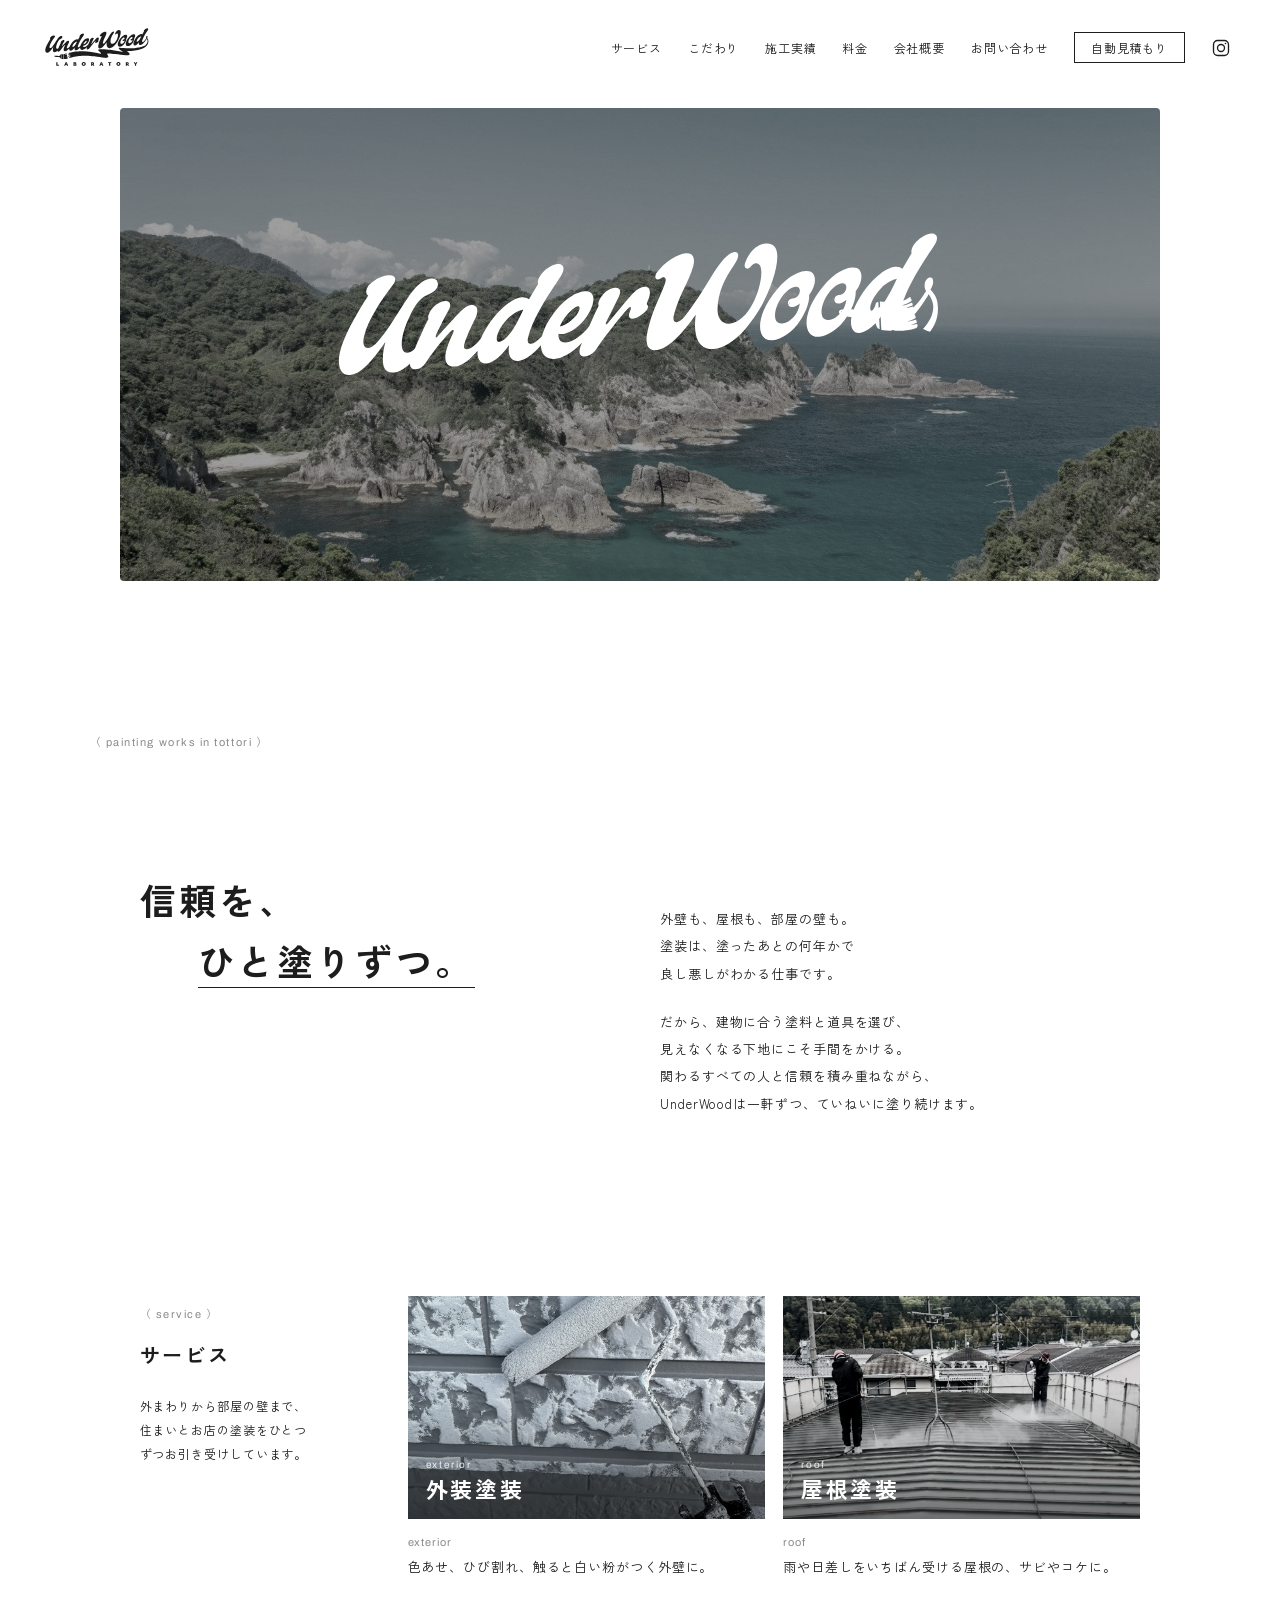
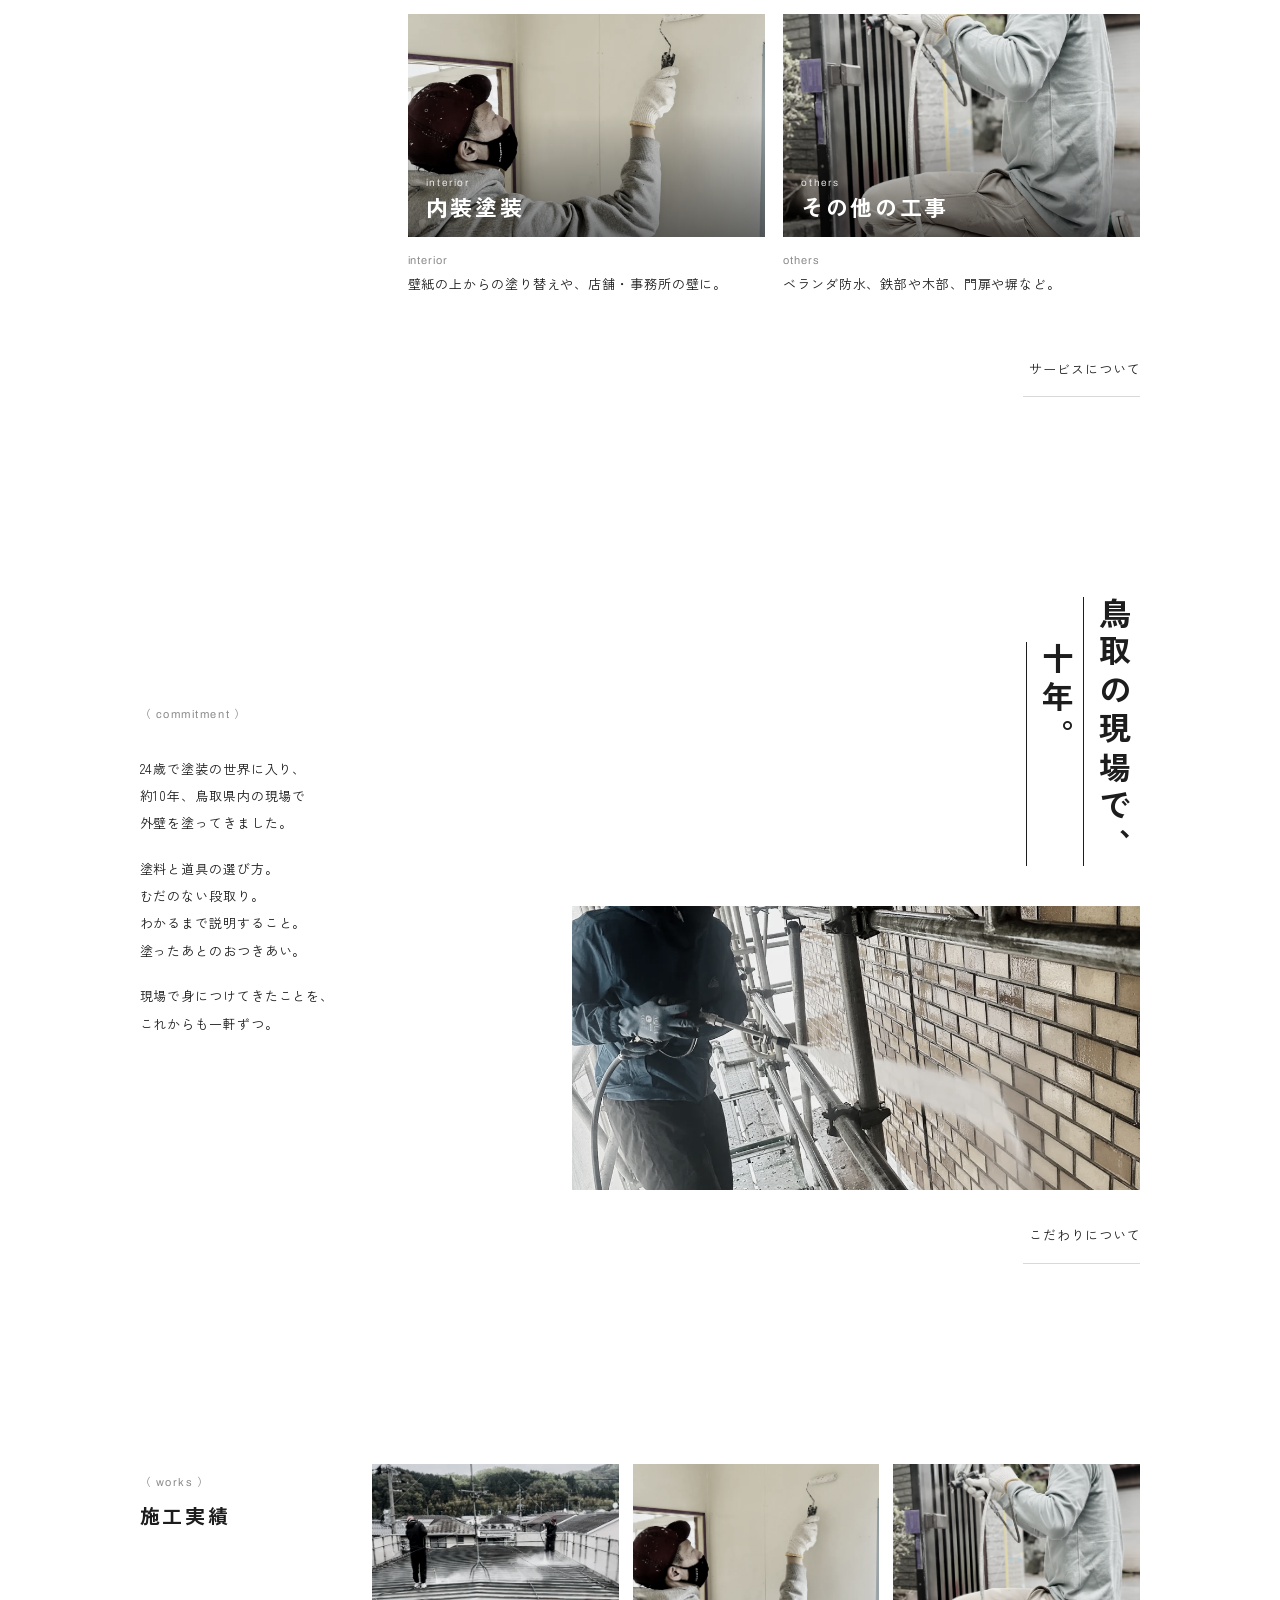
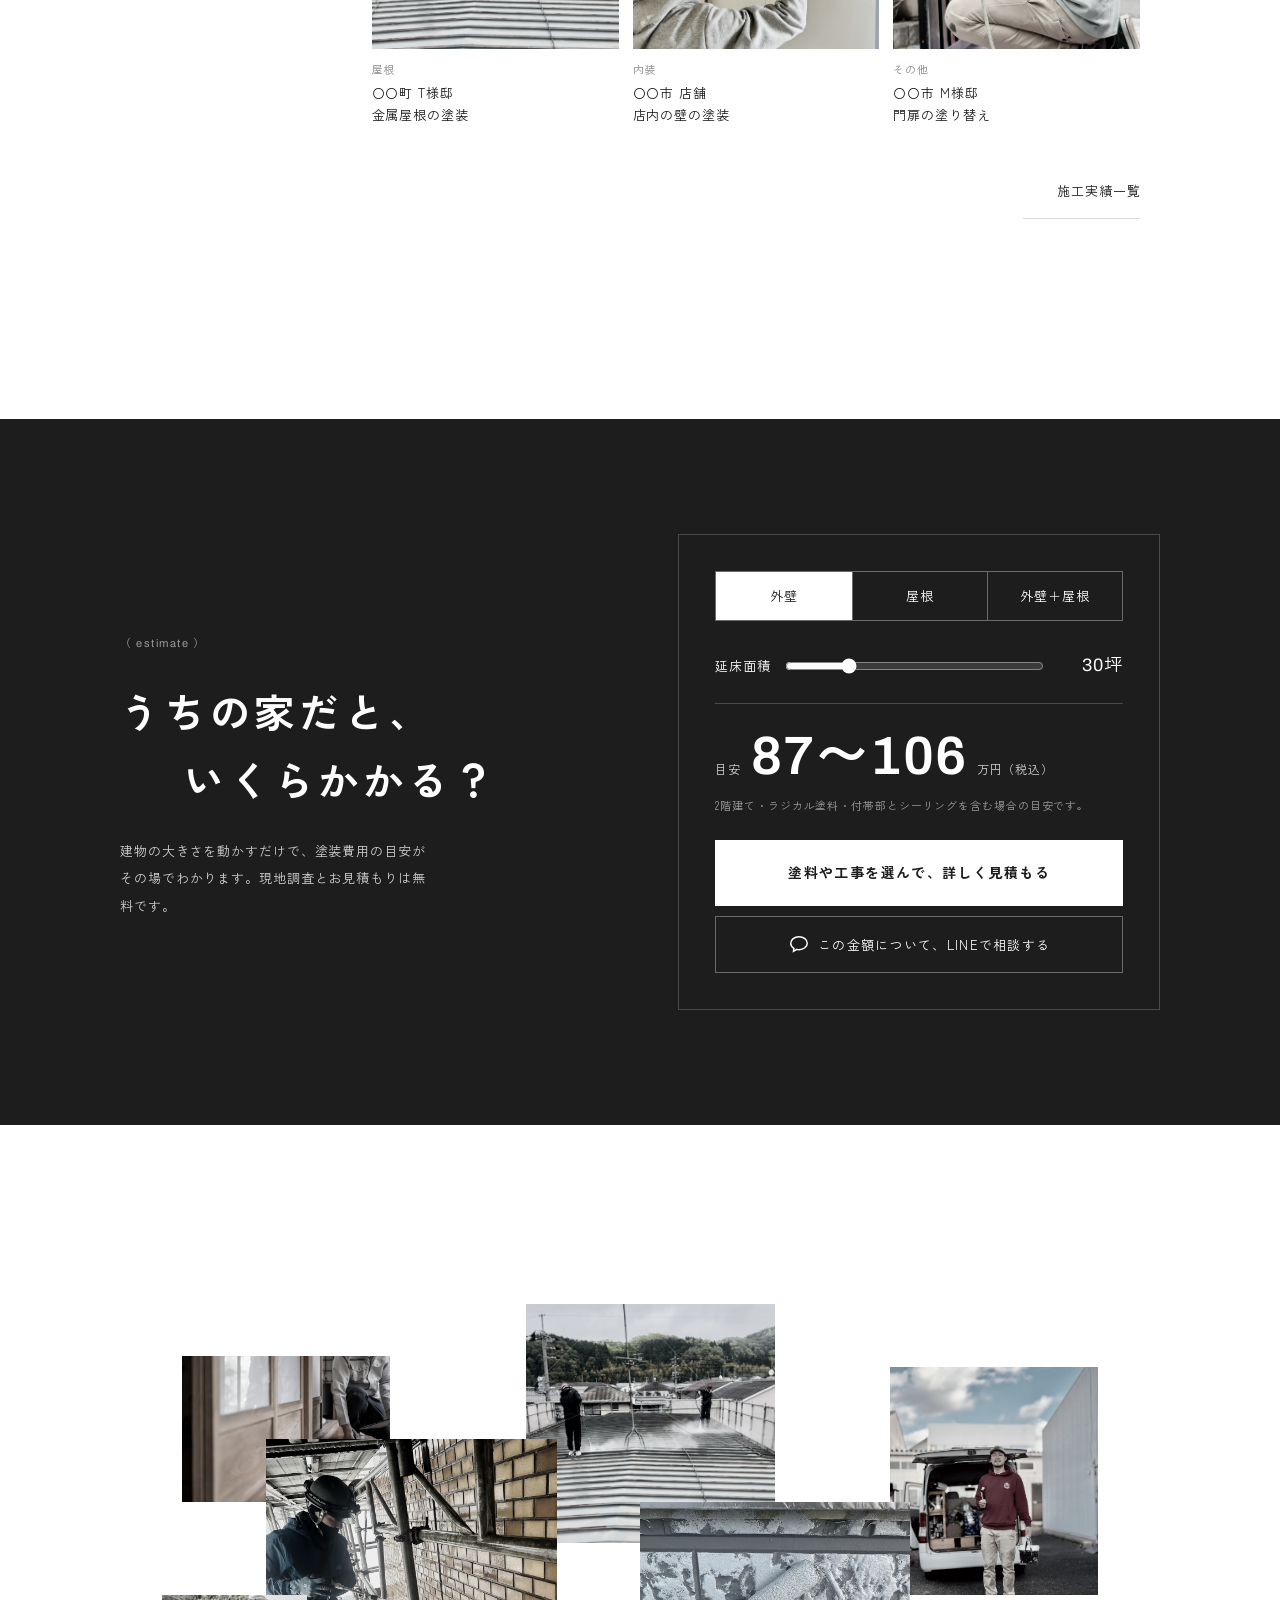
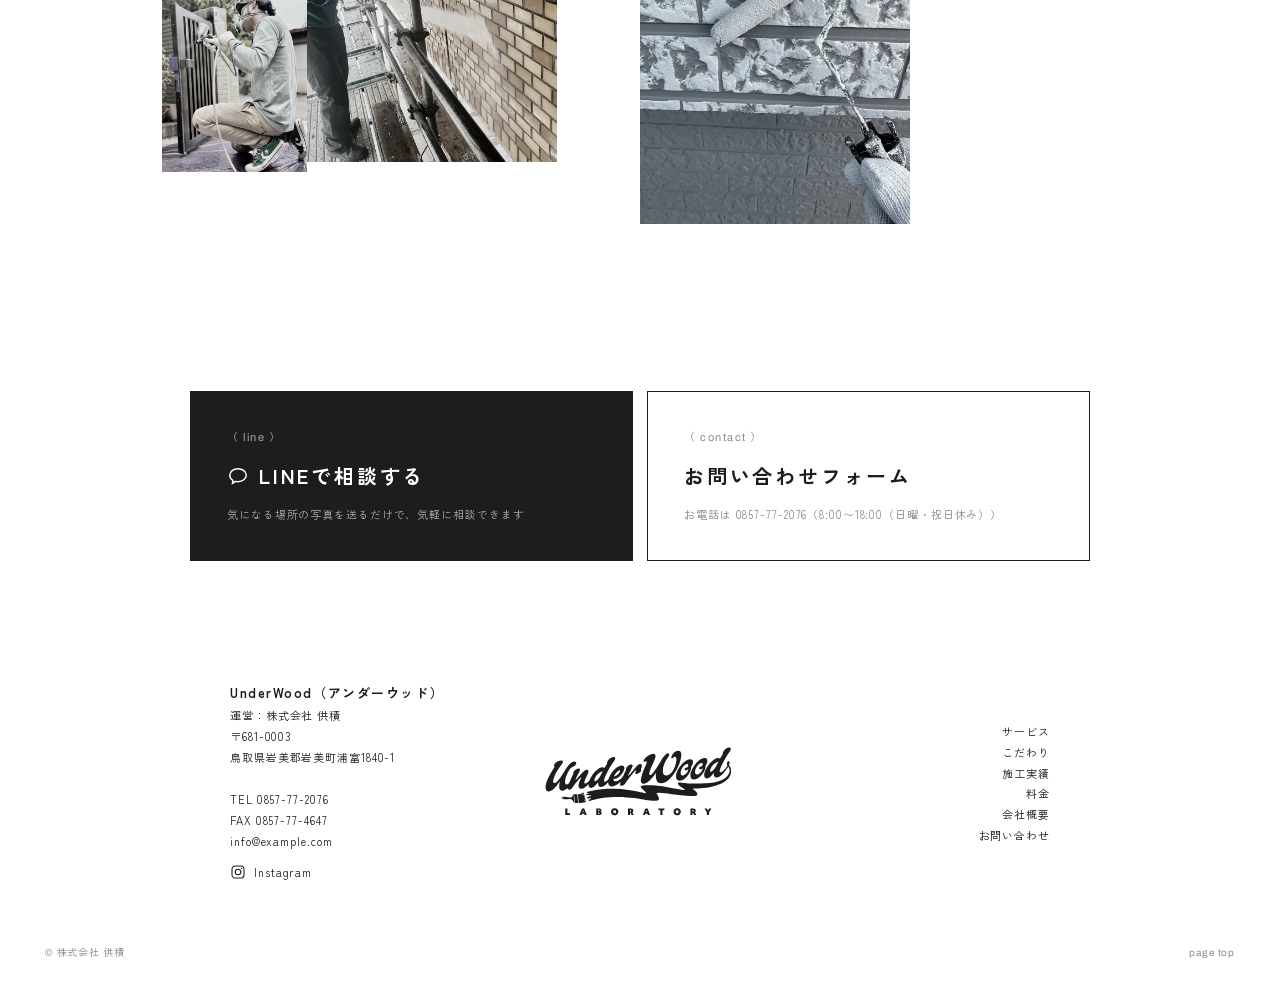
==== commit 53f38b00: "Add files via upload" ====
--- a/index.html
+++ b/index.html
@@ -173,6 +173,7 @@
       <p class="result"><small>目安</small><span id="mini-total"></span><small>万円（税込）</small></p>
       <p class="note">2階建て・ラジカル塗料・付帯部とシーリングを含む場合の目安です。</p>
       <a class="btn-est" href="price.html">塗料や工事を選んで、詳しく見積もる</a>
+      <a class="btn-est-line" href="contact.html#line" data-line-pending><svg viewBox="0 0 24 24" width="22" height="22" fill="none" stroke="currentColor" stroke-width="1.6" aria-hidden="true"><path d="M12 4C7 4 3 7.2 3 11.2c0 2.3 1.3 4.3 3.4 5.6L6 20l3.6-2.1c.8.2 1.6.3 2.4.3 5 0 9-3.2 9-7.1S17 4 12 4Z"/></svg>この金額について、LINEで相談する</a>
     </form>
   </div>
 </section>
@@ -186,7 +187,18 @@
   <div class="photo f"><img src="assets/img/svc-other.webp" alt="" loading="lazy"></div>
 </div>
 
-<a class="contact" href="contact.html"><span class="label">contact</span><strong>お問い合わせ・ご相談はこちら</strong></a>
+<div class="cta2">
+  <a class="cta-line" href="contact.html#line" data-line-pending>
+    <span class="label">line</span>
+    <strong><svg viewBox="0 0 24 24" width="22" height="22" fill="none" stroke="currentColor" stroke-width="1.6" aria-hidden="true"><path d="M12 4C7 4 3 7.2 3 11.2c0 2.3 1.3 4.3 3.4 5.6L6 20l3.6-2.1c.8.2 1.6.3 2.4.3 5 0 9-3.2 9-7.1S17 4 12 4Z"/></svg>LINEで相談する</strong>
+    <small>気になる場所の写真を送るだけで、気軽に相談できます</small>
+  </a>
+  <a class="cta-form" href="contact.html">
+    <span class="label">contact</span>
+    <strong>お問い合わせフォーム</strong>
+    <small>お電話は 0857-77-2076（8:00〜18:00（日曜・祝日休み））</small>
+  </a>
+</div>
 
 
 </main>
@@ -198,6 +210,10 @@
   </div>
   <div class="copy"><span>© 株式会社 供積</span><a href="#">page top</a></div>
 </footer>
+<div class="mbar" aria-label="電話・LINEで相談">
+  <a href="tel:0857772076"><svg viewBox="0 0 24 24" width="20" height="20" fill="none" stroke="currentColor" stroke-width="1.6" aria-hidden="true"><path d="M5 4h3l2 5-2.5 1.5a11 11 0 0 0 6 6L15 14l5 2v3a2 2 0 0 1-2 2A16 16 0 0 1 3 6a2 2 0 0 1 2-2Z"/></svg>電話する</a>
+  <a class="line" href="contact.html#line" data-line-pending><svg viewBox="0 0 24 24" width="22" height="22" fill="none" stroke="currentColor" stroke-width="1.6" aria-hidden="true"><path d="M12 4C7 4 3 7.2 3 11.2c0 2.3 1.3 4.3 3.4 5.6L6 20l3.6-2.1c.8.2 1.6.3 2.4.3 5 0 9-3.2 9-7.1S17 4 12 4Z"/></svg>LINEで相談</a>
+</div>
 <script src="assets/main.js"></script>
 <script src="https://cdnjs.cloudflare.com/ajax/libs/gsap/3.13.0/gsap.min.js"></script>
 <script src="assets/estimate.js"></script>
--- a/assets/style.css
+++ b/assets/style.css
@@ -301,3 +301,40 @@
 .ig-text{display:inline-flex;align-items:center;gap:8px;margin-top:10px}
 .ig-text svg{width:16px;height:16px}
 .ig-text:hover{opacity:.55}
+
+/* ---------- 公式LINE ---------- */
+.cta2{width:min(900px,calc(100% - 40px));margin:clamp(100px,13vw,170px) auto 0;display:grid;grid-template-columns:1fr 1fr;gap:14px}
+.cta2 a{display:flex;flex-direction:column;justify-content:center;gap:6px;padding:34px clamp(20px,3vw,36px);border:1px solid var(--ink);transition:background .25s,color .25s,opacity .25s}
+.cta2 strong{display:flex;align-items:center;gap:10px;font-size:clamp(16px,1.9vw,20px);letter-spacing:.14em}
+.cta2 small{font-size:11px;color:var(--mute)}
+.cta-line{background:var(--ink);color:#fff}
+.cta-line .label,.cta-line small{color:#aaa}
+.cta-line:hover{opacity:.85}
+.cta-form:hover{background:var(--ink);color:#fff}
+.cta-form:hover small,.cta-form:hover .label{color:#aaa}
+@media (max-width:640px){.cta2{grid-template-columns:1fr}}
+
+.btn-est-line{display:flex;align-items:center;justify-content:center;gap:8px;margin-top:10px;border:1px solid #6a6a6a;color:#fff;padding:14px 12px;font-size:13px;letter-spacing:.1em;transition:background .2s}
+.btn-est-line:hover{background:#2e2e2e}
+.sheet-line{display:flex;align-items:center;justify-content:center;gap:8px;margin-top:10px;border:1px solid #6a6a6a;padding:12px;font-size:13px;letter-spacing:.1em}
+.sheet-line:hover{background:#2e2e2e}
+
+.line-box{display:grid;grid-template-columns:minmax(0,1.3fr) minmax(0,1fr);gap:clamp(32px,6vw,80px);align-items:center;border:1px solid var(--ink);padding:clamp(28px,4vw,52px) !important}
+.line-box h2{font-size:clamp(20px,2.4vw,26px);letter-spacing:.12em;margin:12px 0 14px;line-height:1.7}
+.line-box p{font-size:13px}
+.line-steps{list-style:none;counter-reset:s;margin-top:22px;border-top:1px solid var(--line)}
+.line-steps li{counter-increment:s;font-size:13px;padding:10px 0 10px 2.6em;border-bottom:1px solid var(--line);position:relative}
+.line-steps li::before{content:counter(s,decimal-leading-zero);position:absolute;left:0;font-family:var(--font-en);font-size:11px;color:var(--mute);top:12px}
+.line-act{text-align:center}
+.line-btn{width:100%;gap:10px;min-height:60px;font-size:15px;font-weight:700}
+.qr{width:150px;aspect-ratio:1;margin:22px auto 0;border:1px dashed var(--line);display:grid;place-items:center;font-size:11px;color:var(--mute)}
+@media (max-width:820px){.line-box{grid-template-columns:1fr}.qr{display:none}.line-act .note{display:none}}
+
+/* スマホの下に固定する「電話・LINE」 */
+.mbar{display:none}
+@media (max-width:760px){
+  .mbar{display:grid;grid-template-columns:1fr 1fr;position:fixed;left:0;right:0;bottom:0;z-index:40;background:#fff;border-top:1px solid var(--ink);padding-bottom:env(safe-area-inset-bottom)}
+  .mbar a{display:flex;align-items:center;justify-content:center;gap:8px;padding:15px 8px;font-size:14px;font-weight:700;letter-spacing:.08em}
+  .mbar .line{background:var(--ink);color:#fff}
+  body{padding-bottom:64px}
+}
